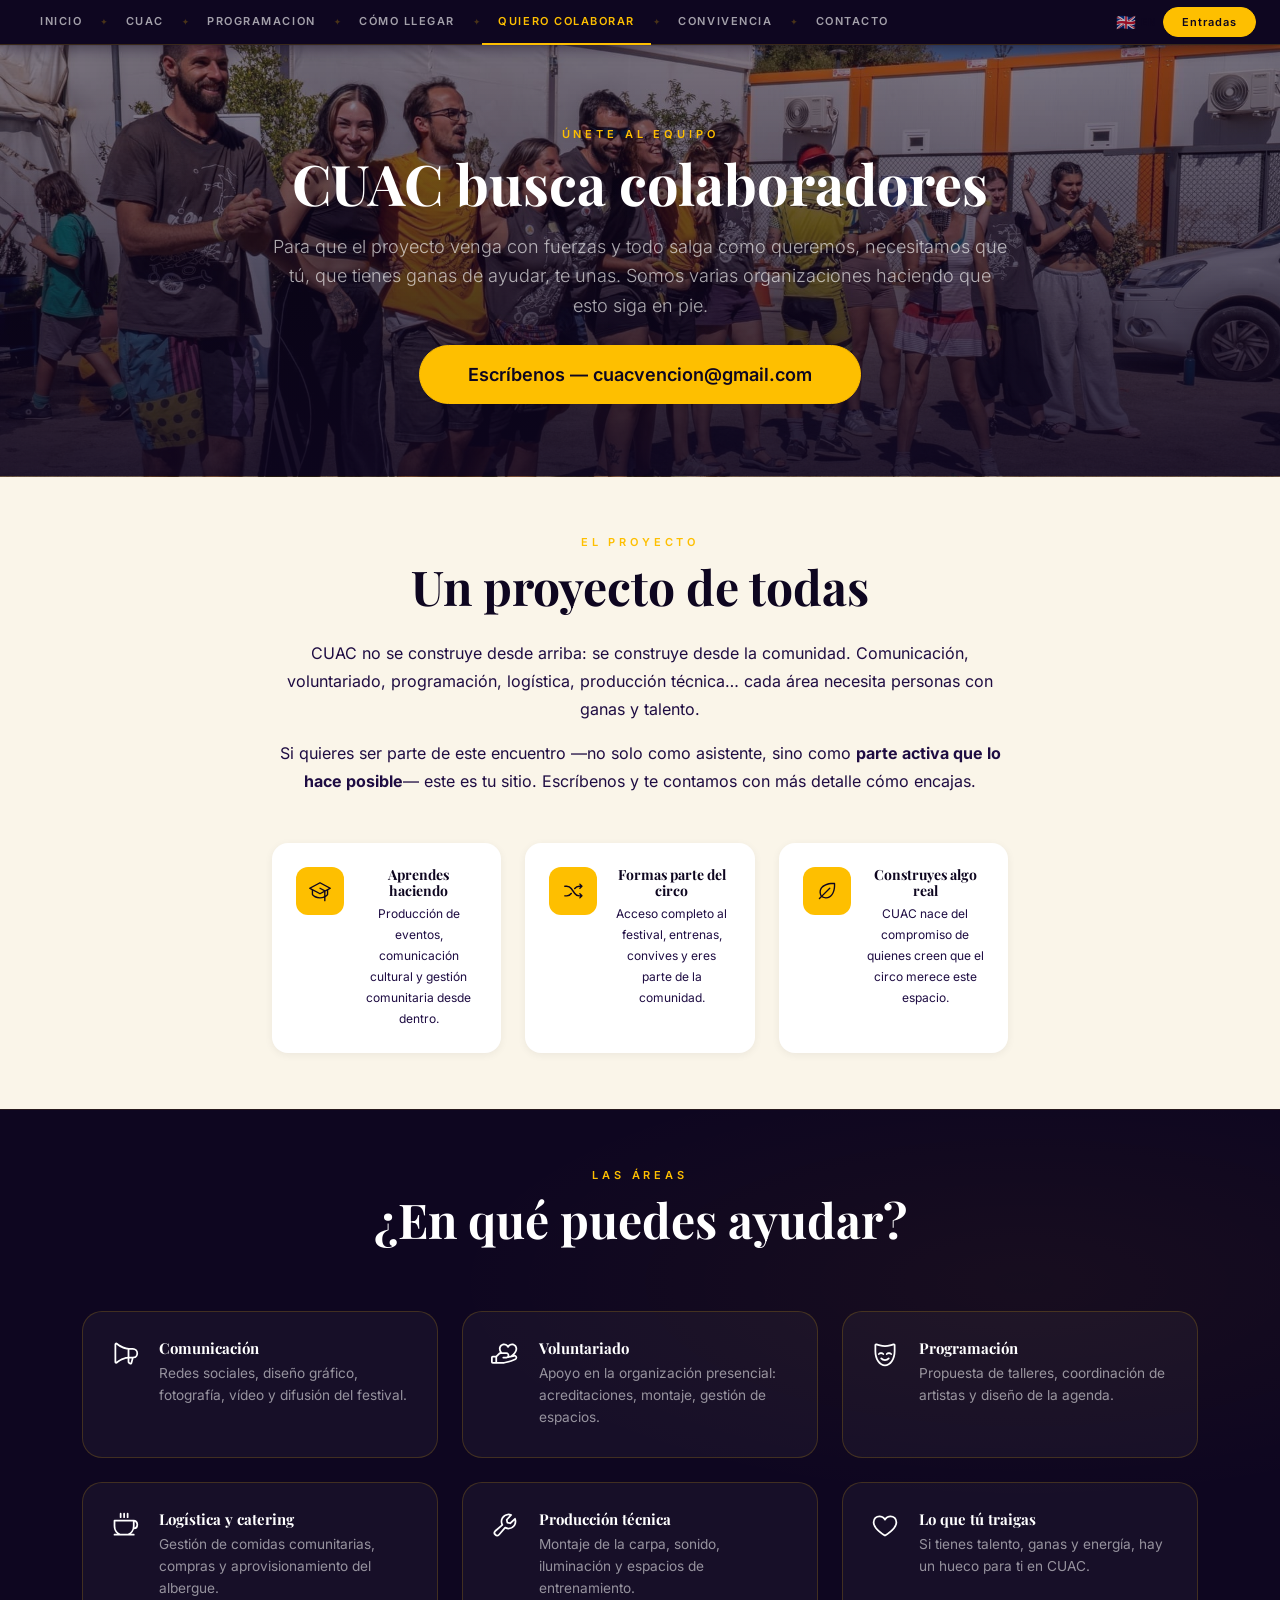
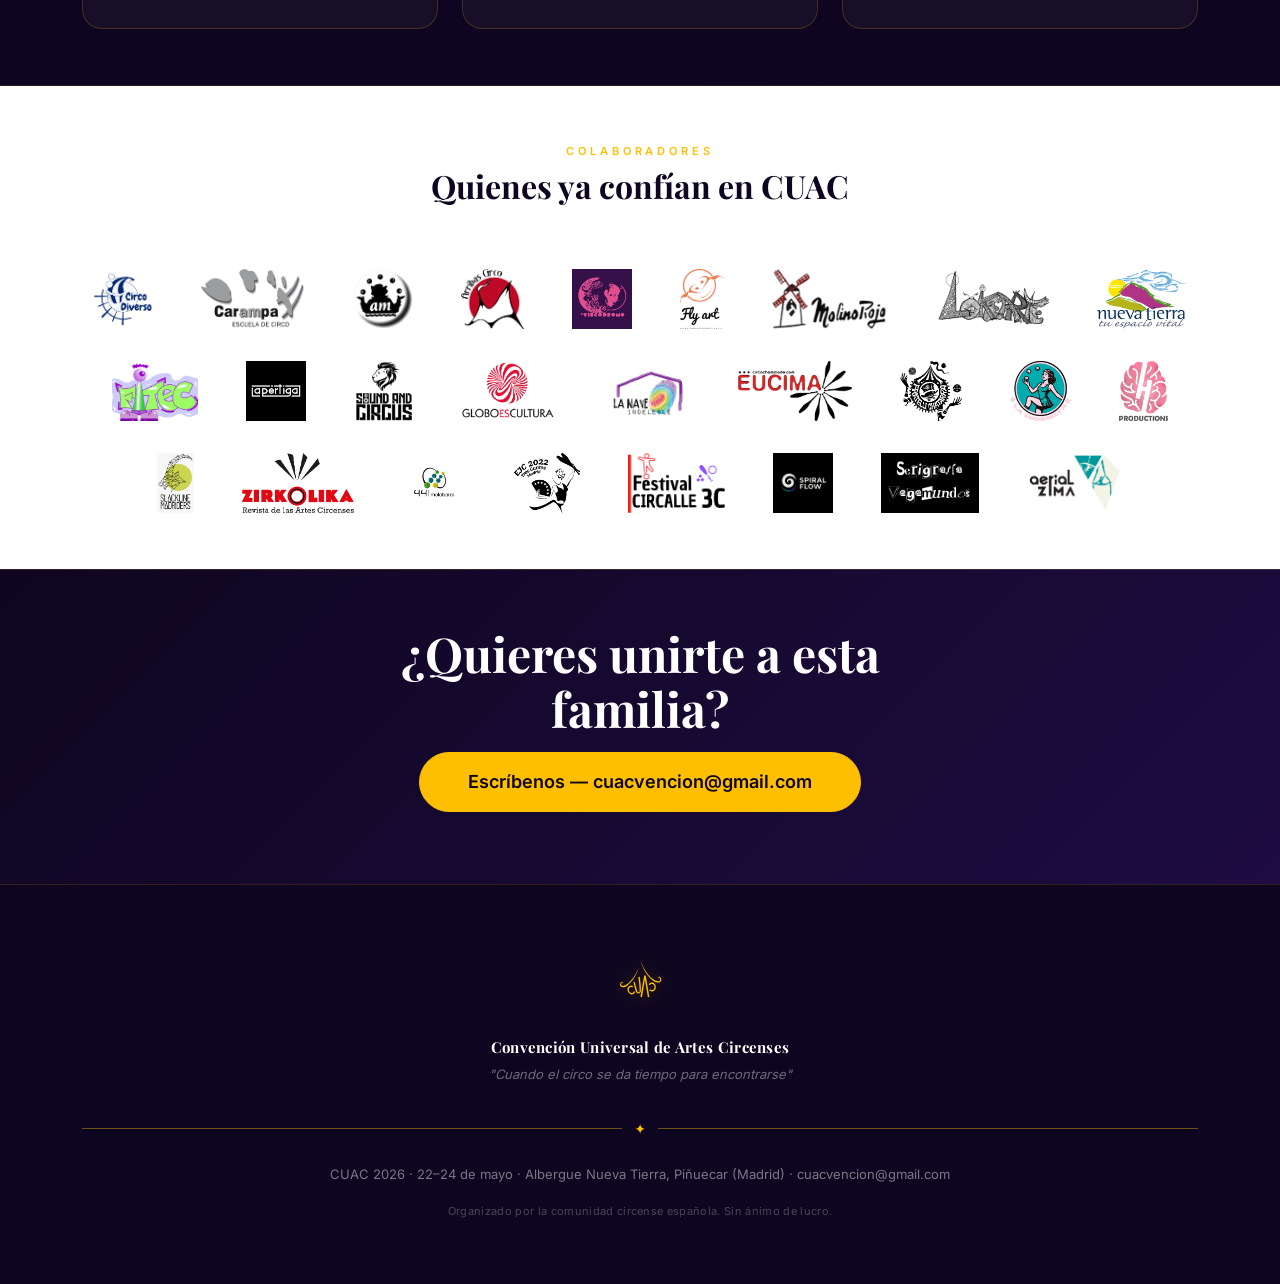
==== colaborar/index.html @ 28ffe03a "programacion update" ====
<!DOCTYPE html><html lang="es" data-beasties-container><head>
  <meta charset="utf-8">
  <title>Colabora con CUAC 2026 — Únete al equipo | CUAC 2026</title>
  <base href="/">
  <meta name="viewport" content="width=device-width, initial-scale=1">
  <meta http-equiv="Cache-Control" content="no-cache, no-store, must-revalidate">
  <meta http-equiv="Pragma" content="no-cache">
  <meta http-equiv="Expires" content="0">
  <!-- SVG para navegadores modernos; ICO fallback para legacy -->
  <link rel="icon" type="image/svg+xml" href="favicon.svg">
  <link rel="icon" type="image/x-icon" href="favicon.ico">
  <link rel="apple-touch-icon" href="apple-touch-icon.png">

  <!-- Fuentes integradas localmente vía Fontsource (ver styles.scss) -->

  <!-- SEO: meta base (las páginas las sobreescriben dinámicamente) -->
  <meta name="description" content="Forma parte del equipo que hace posible CUAC. Voluntariado, colaboración artística, patrocinio y apoyo logístico.">
  <meta property="og:site_name" content="CUAC — Convención Universal de Artes Circenses">
  <meta property="og:type" content="website">
  <meta property="og:locale" content="es_ES">
  <meta property="og:image" content="https://cuacvencion.org/img/og-image.jpg">
  <meta name="twitter:card" content="summary_large_image">
  <meta name="theme-color" content="#0E0620">
  <meta name="msvalidate.01" content="B6C88538EC0E203C6BC18D7203930585">

  <!-- Google tag (gtag.js) -->
  <script async src="https://www.googletagmanager.com/gtag/js?id=G-E0GTVYF3SX"></script>
  <script>
    window.dataLayer = window.dataLayer || [];
    function gtag(){dataLayer.push(arguments);}
    gtag('js', new Date());

    gtag('config', 'G-E0GTVYF3SX');
  </script>
<style>@font-face{font-family:Inter;font-style:normal;font-weight:300;font-display:swap;src:url(/fonts/inter-latin-300-normal.woff2) format("woff2");unicode-range:U+0000-00FF,U+0131,U+0152-0153,U+02BB-02BC,U+02C6,U+02DA,U+02DC,U+0304,U+0308,U+0329,U+2000-206F,U+20AC,U+2122,U+2191,U+2193,U+2212,U+2215,U+FEFF,U+FFFD}@font-face{font-family:Inter;font-style:normal;font-weight:400;font-display:swap;src:url(/fonts/inter-latin-400-normal.woff2) format("woff2");unicode-range:U+0000-00FF,U+0131,U+0152-0153,U+02BB-02BC,U+02C6,U+02DA,U+02DC,U+0304,U+0308,U+0329,U+2000-206F,U+20AC,U+2122,U+2191,U+2193,U+2212,U+2215,U+FEFF,U+FFFD}@font-face{font-family:Inter;font-style:normal;font-weight:500;font-display:swap;src:url(/fonts/inter-latin-500-normal.woff2) format("woff2");unicode-range:U+0000-00FF,U+0131,U+0152-0153,U+02BB-02BC,U+02C6,U+02DA,U+02DC,U+0304,U+0308,U+0329,U+2000-206F,U+20AC,U+2122,U+2191,U+2193,U+2212,U+2215,U+FEFF,U+FFFD}@font-face{font-family:Inter;font-style:normal;font-weight:600;font-display:swap;src:url(/fonts/inter-latin-600-normal.woff2) format("woff2");unicode-range:U+0000-00FF,U+0131,U+0152-0153,U+02BB-02BC,U+02C6,U+02DA,U+02DC,U+0304,U+0308,U+0329,U+2000-206F,U+20AC,U+2122,U+2191,U+2193,U+2212,U+2215,U+FEFF,U+FFFD}@font-face{font-family:Inter;font-style:normal;font-weight:700;font-display:swap;src:url(/fonts/inter-latin-700-normal.woff2) format("woff2");unicode-range:U+0000-00FF,U+0131,U+0152-0153,U+02BB-02BC,U+02C6,U+02DA,U+02DC,U+0304,U+0308,U+0329,U+2000-206F,U+20AC,U+2122,U+2191,U+2193,U+2212,U+2215,U+FEFF,U+FFFD}@font-face{font-family:Playfair Display;font-style:normal;font-weight:700;font-display:swap;src:url(/fonts/playfair-display-latin-700-normal.woff2) format("woff2");unicode-range:U+0000-00FF,U+0131,U+0152-0153,U+02BB-02BC,U+02C6,U+02DA,U+02DC,U+0304,U+0308,U+0329,U+2000-206F,U+20AC,U+2122,U+2191,U+2193,U+2212,U+2215,U+FEFF,U+FFFD}@font-face{font-family:Playfair Display;font-style:italic;font-weight:700;font-display:swap;src:url(/fonts/playfair-display-latin-700-italic.woff2) format("woff2");unicode-range:U+0000-00FF,U+0131,U+0152-0153,U+02BB-02BC,U+02C6,U+02DA,U+02DC,U+0304,U+0308,U+0329,U+2000-206F,U+20AC,U+2122,U+2191,U+2193,U+2212,U+2215,U+FEFF,U+FFFD}@font-face{font-family:Playfair Display;font-style:normal;font-weight:900;font-display:swap;src:url(/fonts/playfair-display-latin-900-normal.woff2) format("woff2");unicode-range:U+0000-00FF,U+0131,U+0152-0153,U+02BB-02BC,U+02C6,U+02DA,U+02DC,U+0304,U+0308,U+0329,U+2000-206F,U+20AC,U+2122,U+2191,U+2193,U+2212,U+2215,U+FEFF,U+FFFD}@font-face{font-family:Playfair Display;font-style:italic;font-weight:900;font-display:swap;src:url(/fonts/playfair-display-latin-900-italic.woff2) format("woff2");unicode-range:U+0000-00FF,U+0131,U+0152-0153,U+02BB-02BC,U+02C6,U+02DA,U+02DC,U+0304,U+0308,U+0329,U+2000-206F,U+20AC,U+2122,U+2191,U+2193,U+2212,U+2215,U+FEFF,U+FFFD}@font-face{font-family:Fira Code;font-style:normal;font-weight:400;font-display:swap;src:url(/fonts/fira-code-latin-400-normal.woff2) format("woff2");unicode-range:U+0000-00FF,U+0131,U+0152-0153,U+02BB-02BC,U+02C6,U+02DA,U+02DC,U+0304,U+0308,U+0329,U+2000-206F,U+20AC,U+2122,U+2191,U+2193,U+2212,U+2215,U+FEFF,U+FFFD}@font-face{font-family:Fira Code;font-style:normal;font-weight:500;font-display:swap;src:url(/fonts/fira-code-latin-500-normal.woff2) format("woff2");unicode-range:U+0000-00FF,U+0131,U+0152-0153,U+02BB-02BC,U+02C6,U+02DA,U+02DC,U+0304,U+0308,U+0329,U+2000-206F,U+20AC,U+2122,U+2191,U+2193,U+2212,U+2215,U+FEFF,U+FFFD}:root{--bs-blue: #0d6efd;--bs-indigo: #6610f2;--bs-purple: #6f42c1;--bs-pink: #d63384;--bs-red: #dc3545;--bs-orange: #fd7e14;--bs-yellow: #ffc107;--bs-green: #198754;--bs-teal: #20c997;--bs-cyan: #0dcaf0;--bs-black: #000;--bs-white: #fff;--bs-gray: #6c757d;--bs-gray-dark: #343a40;--bs-gray-100: #f8f9fa;--bs-gray-200: #e9ecef;--bs-gray-300: #dee2e6;--bs-gray-400: #ced4da;--bs-gray-500: #adb5bd;--bs-gray-600: #6c757d;--bs-gray-700: #495057;--bs-gray-800: #343a40;--bs-gray-900: #212529;--bs-primary: #FEBF00;--bs-secondary: #1E0C42;--bs-success: #2d8a4e;--bs-info: #4a90d9;--bs-warning: #C99400;--bs-danger: #C8002C;--bs-light: #FAF5E9;--bs-dark: #0E0620;--bs-gold: #FEBF00;--bs-midnight: #0E0620;--bs-purple: #1E0C42;--bs-crimson: #C8002C;--bs-cream: #FAF5E9;--bs-primary-rgb: 254, 191, 0;--bs-secondary-rgb: 30, 12, 66;--bs-success-rgb: 45, 138, 78;--bs-info-rgb: 74, 144, 217;--bs-warning-rgb: 201, 148, 0;--bs-danger-rgb: 200, 0, 44;--bs-light-rgb: 250, 245, 233;--bs-dark-rgb: 14, 6, 32;--bs-gold-rgb: 254, 191, 0;--bs-midnight-rgb: 14, 6, 32;--bs-purple-rgb: 30, 12, 66;--bs-crimson-rgb: 200, 0, 44;--bs-cream-rgb: 250, 245, 233;--bs-primary-text-emphasis: rgb(101.6, 76.4, 0);--bs-secondary-text-emphasis: rgb(12, 4.8, 26.4);--bs-success-text-emphasis: rgb(18, 55.2, 31.2);--bs-info-text-emphasis: rgb(29.6, 57.6, 86.8);--bs-warning-text-emphasis: rgb(80.4, 59.2, 0);--bs-danger-text-emphasis: rgb(80, 0, 17.6);--bs-light-text-emphasis: #495057;--bs-dark-text-emphasis: #495057;--bs-primary-bg-subtle: rgb(254.8, 242.2, 204);--bs-secondary-bg-subtle: rgb(210, 206.4, 217.2);--bs-success-bg-subtle: rgb(213, 231.6, 219.6);--bs-info-bg-subtle: rgb(218.8, 232.8, 247.4);--bs-warning-bg-subtle: rgb(244.2, 233.6, 204);--bs-danger-bg-subtle: rgb(244, 204, 212.8);--bs-light-bg-subtle: rgb(251.5, 252, 252.5);--bs-dark-bg-subtle: #ced4da;--bs-primary-border-subtle: rgb(254.6, 229.4, 153);--bs-secondary-border-subtle: rgb(165, 157.8, 179.4);--bs-success-border-subtle: rgb(171, 208.2, 184.2);--bs-info-border-subtle: rgb(182.6, 210.6, 239.8);--bs-warning-border-subtle: rgb(233.4, 212.2, 153);--bs-danger-border-subtle: rgb(233, 153, 170.6);--bs-light-border-subtle: #e9ecef;--bs-dark-border-subtle: #adb5bd;--bs-white-rgb: 255, 255, 255;--bs-black-rgb: 0, 0, 0;--bs-font-sans-serif: "Inter", system-ui, -apple-system, sans-serif;--bs-font-monospace: "Fira Code", "Courier New", monospace;--bs-gradient: linear-gradient(180deg, rgba(255, 255, 255, .15), rgba(255, 255, 255, 0));--bs-body-font-family: "Inter", system-ui, -apple-system, sans-serif;--bs-body-font-size: 1rem;--bs-body-font-weight: 400;--bs-body-line-height: 1.65;--bs-body-color: #0E0620;--bs-body-color-rgb: 14, 6, 32;--bs-body-bg: #FFFDF5;--bs-body-bg-rgb: 255, 253, 245;--bs-emphasis-color: #000;--bs-emphasis-color-rgb: 0, 0, 0;--bs-secondary-color: #6B6570;--bs-secondary-color-rgb: 107, 101, 112;--bs-secondary-bg: #e9ecef;--bs-secondary-bg-rgb: 233, 236, 239;--bs-tertiary-color: rgba(14, 6, 32, .5);--bs-tertiary-color-rgb: 14, 6, 32;--bs-tertiary-bg: #f8f9fa;--bs-tertiary-bg-rgb: 248, 249, 250;--bs-heading-color: #0E0620;--bs-link-color: #C99400;--bs-link-color-rgb: 201, 148, 0;--bs-link-decoration: none;--bs-link-hover-color: #C8002C;--bs-link-hover-color-rgb: 200, 0, 44;--bs-link-hover-decoration: underline;--bs-code-color: #d63384;--bs-highlight-color: #0E0620;--bs-highlight-bg: rgb(255, 242.6, 205.4);--bs-border-width: 1px;--bs-border-style: solid;--bs-border-color: #E8E3F0;--bs-border-color-translucent: rgba(0, 0, 0, .175);--bs-border-radius: .75rem;--bs-border-radius-sm: .5rem;--bs-border-radius-lg: 1rem;--bs-border-radius-xl: 1.25rem;--bs-border-radius-xxl: 1.5rem;--bs-border-radius-2xl: var(--bs-border-radius-xxl);--bs-border-radius-pill: 50rem;--bs-box-shadow: 0 4px 24px rgba(14, 6, 32, .08);--bs-box-shadow-sm: 0 2px 8px rgba(14, 6, 32, .06);--bs-box-shadow-lg: 0 8px 48px rgba(14, 6, 32, .14);--bs-box-shadow-inset: inset 0 1px 2px rgba(14, 6, 32, .08);--bs-focus-ring-width: .25rem;--bs-focus-ring-opacity: .25;--bs-focus-ring-color: rgba(254, 191, 0, .25);--bs-form-valid-color: #2d8a4e;--bs-form-valid-border-color: #2d8a4e;--bs-form-invalid-color: #C8002C;--bs-form-invalid-border-color: #C8002C}*,*:before,*:after{box-sizing:border-box}@media(prefers-reduced-motion:no-preference){:root{scroll-behavior:smooth}}body{margin:0;font-family:var(--bs-body-font-family);font-size:var(--bs-body-font-size);font-weight:var(--bs-body-font-weight);line-height:var(--bs-body-line-height);color:var(--bs-body-color);text-align:var(--bs-body-text-align);background-color:var(--bs-body-bg);-webkit-text-size-adjust:100%;-webkit-tap-highlight-color:rgba(0,0,0,0)}.h6,h3,h2,.h2,h1,.h1{margin-top:0;margin-bottom:.5rem;font-family:Playfair Display,Georgia,serif;font-weight:700;line-height:1.15;color:var(--bs-heading-color)}h1,.h1{font-size:clamp(2rem,5vw,3rem)}h2,.h2{font-size:clamp(1.5rem,3.5vw,2rem)}h3{font-size:calc(1.2625rem + .15vw)}@media(min-width:1200px){h3{font-size:1.375rem}}.h6{font-size:.875rem}p{margin-top:0;margin-bottom:1rem}.small{font-size:.75rem}a{color:rgba(var(--bs-link-color-rgb),var(--bs-link-opacity, 1));text-decoration:none}a:hover{--bs-link-color-rgb: var(--bs-link-hover-color-rgb);text-decoration:underline}a:not([href]):not([class]),a:not([href]):not([class]):hover{color:inherit;text-decoration:none}img,svg{vertical-align:middle}button{border-radius:0}button:focus:not(:focus-visible){outline:0}button{margin:0;font-family:inherit;font-size:inherit;line-height:inherit}button{text-transform:none}button,[type=button]{-webkit-appearance:button}button:not(:disabled),[type=button]:not(:disabled){cursor:pointer}.lead{font-size:1.125rem;font-weight:300}.display-4{font-family:Playfair Display,Georgia,serif;font-weight:900;line-height:1.15;font-size:calc(1.475rem + 2.7vw)}@media(min-width:1200px){.display-4{font-size:3.5rem}}.container{--bs-gutter-x: 1.5rem;--bs-gutter-y: 0;width:100%;padding-right:calc(var(--bs-gutter-x) * .5);padding-left:calc(var(--bs-gutter-x) * .5);margin-right:auto;margin-left:auto}@media(min-width:576px){.container{max-width:540px}}@media(min-width:768px){.container{max-width:720px}}@media(min-width:992px){.container{max-width:960px}}@media(min-width:1200px){.container{max-width:1140px}}@media(min-width:1400px){.container{max-width:1320px}}:root{--bs-breakpoint-xs: 0;--bs-breakpoint-sm: 576px;--bs-breakpoint-md: 768px;--bs-breakpoint-lg: 992px;--bs-breakpoint-xl: 1200px;--bs-breakpoint-xxl: 1400px}.row{--bs-gutter-x: 1.5rem;--bs-gutter-y: 0;display:flex;flex-wrap:wrap;margin-top:calc(-1 * var(--bs-gutter-y));margin-right:calc(-.5 * var(--bs-gutter-x));margin-left:calc(-.5 * var(--bs-gutter-x))}.row>*{flex-shrink:0;width:100%;max-width:100%;padding-right:calc(var(--bs-gutter-x) * .5);padding-left:calc(var(--bs-gutter-x) * .5);margin-top:var(--bs-gutter-y)}.col-12{flex:0 0 auto;width:100%}.g-4{--bs-gutter-x: 1.5rem}.g-4{--bs-gutter-y: 1.5rem}@media(min-width:576px){.col-sm-6{flex:0 0 auto;width:50%}}@media(min-width:768px){.col-md-4{flex:0 0 auto;width:33.33333333%}}@media(min-width:992px){.col-lg-4{flex:0 0 auto;width:33.33333333%}.col-lg-6{flex:0 0 auto;width:50%}.col-lg-7{flex:0 0 auto;width:58.33333333%}.col-lg-8{flex:0 0 auto;width:66.66666667%}}.btn{--bs-btn-padding-x: 1.5rem;--bs-btn-padding-y: .625rem;--bs-btn-font-family: Inter, system-ui, -apple-system, sans-serif;--bs-btn-font-size: 1rem;--bs-btn-font-weight: 600;--bs-btn-line-height: 1.65;--bs-btn-color: #0E0620;--bs-btn-bg: transparent;--bs-btn-border-width: var(--bs-border-width);--bs-btn-border-color: transparent;--bs-btn-border-radius: 50rem;--bs-btn-hover-border-color: transparent;--bs-btn-box-shadow: inset 0 1px 0 rgba(255, 255, 255, .15), 0 1px 1px rgba(0, 0, 0, .075);--bs-btn-disabled-opacity: .65;--bs-btn-focus-box-shadow: 0 0 0 .25rem rgba(var(--bs-btn-focus-shadow-rgb), .5);display:inline-block;padding:var(--bs-btn-padding-y) var(--bs-btn-padding-x);font-family:var(--bs-btn-font-family);font-size:var(--bs-btn-font-size);font-weight:var(--bs-btn-font-weight);line-height:var(--bs-btn-line-height);color:var(--bs-btn-color);text-align:center;vertical-align:middle;cursor:pointer;-webkit-user-select:none;user-select:none;border:var(--bs-btn-border-width) solid var(--bs-btn-border-color);border-radius:var(--bs-btn-border-radius);background-color:var(--bs-btn-bg);transition:color .2s ease,background-color .2s ease,border-color .2s ease,box-shadow .2s ease}@media(prefers-reduced-motion:reduce){.btn{transition:none}}.btn:hover{color:var(--bs-btn-hover-color);text-decoration:none;background-color:var(--bs-btn-hover-bg);border-color:var(--bs-btn-hover-border-color)}.btn:focus-visible{color:var(--bs-btn-hover-color);background-color:var(--bs-btn-hover-bg);border-color:var(--bs-btn-hover-border-color);outline:0;box-shadow:var(--bs-btn-focus-box-shadow)}.btn:first-child:active{color:var(--bs-btn-active-color);background-color:var(--bs-btn-active-bg);border-color:var(--bs-btn-active-border-color)}.btn:first-child:active:focus-visible{box-shadow:var(--bs-btn-focus-box-shadow)}.btn:disabled{color:var(--bs-btn-disabled-color);pointer-events:none;background-color:var(--bs-btn-disabled-bg);border-color:var(--bs-btn-disabled-border-color);opacity:var(--bs-btn-disabled-opacity)}.btn-primary{--bs-btn-color: #000;--bs-btn-bg: #FEBF00;--bs-btn-border-color: #FEBF00;--bs-btn-hover-color: #000;--bs-btn-hover-bg: rgb(254.15, 200.6, 38.25);--bs-btn-hover-border-color: rgb(254.1, 197.4, 25.5);--bs-btn-focus-shadow-rgb: 216, 162, 0;--bs-btn-active-color: #000;--bs-btn-active-bg: rgb(254.2, 203.8, 51);--bs-btn-active-border-color: rgb(254.1, 197.4, 25.5);--bs-btn-active-shadow: inset 0 3px 5px rgba(0, 0, 0, .125);--bs-btn-disabled-color: #000;--bs-btn-disabled-bg: #FEBF00;--bs-btn-disabled-border-color: #FEBF00}.btn-lg{--bs-btn-padding-y: .875rem;--bs-btn-padding-x: 2rem;--bs-btn-font-size: 1.125rem;--bs-btn-border-radius: 50rem}.btn-sm{--bs-btn-padding-y: .375rem;--bs-btn-padding-x: 1rem;--bs-btn-font-size: .875rem;--bs-btn-border-radius: 50rem}.card{--bs-card-spacer-y: 1.25rem;--bs-card-spacer-x: 1.5rem;--bs-card-title-spacer-y: .5rem;--bs-card-title-color: ;--bs-card-subtitle-color: ;--bs-card-border-width: var(--bs-border-width);--bs-card-border-color: #E8E3F0;--bs-card-border-radius: 1rem;--bs-card-box-shadow: 0 2px 8px rgba(14, 6, 32, .06);--bs-card-inner-border-radius: calc(1rem - (var(--bs-border-width)));--bs-card-cap-padding-y: .625rem;--bs-card-cap-padding-x: 1.5rem;--bs-card-cap-bg: transparent;--bs-card-cap-color: ;--bs-card-height: ;--bs-card-color: ;--bs-card-bg: #fff;--bs-card-img-overlay-padding: 1rem;--bs-card-group-margin: .75rem;position:relative;display:flex;flex-direction:column;min-width:0;height:var(--bs-card-height);color:var(--bs-body-color);word-wrap:break-word;background-color:var(--bs-card-bg);background-clip:border-box;border:var(--bs-card-border-width) solid var(--bs-card-border-color);border-radius:var(--bs-card-border-radius)}.card-body{flex:1 1 auto;padding:var(--bs-card-spacer-y) var(--bs-card-spacer-x);color:var(--bs-card-color)}:root{--bs-btn-close-filter: }:root{--bs-carousel-indicator-active-bg: #fff;--bs-carousel-caption-color: #fff;--bs-carousel-control-icon-filter: }.d-flex{display:flex!important}.d-none{display:none!important}.shadow-sm{box-shadow:var(--bs-box-shadow-sm)!important}.border-0{border:0!important}.h-100{height:100%!important}.flex-shrink-0{flex-shrink:0!important}.justify-content-center{justify-content:center!important}.mx-auto{margin-right:auto!important;margin-left:auto!important}.mt-2{margin-top:.5rem!important}.mb-0{margin-bottom:0!important}.mb-1{margin-bottom:.25rem!important}.mb-3{margin-bottom:1rem!important}.mb-4{margin-bottom:1.5rem!important}.mb-5{margin-bottom:3rem!important}.p-4{padding:1.5rem!important}.px-5{padding-right:3rem!important;padding-left:3rem!important}.gap-3{gap:1rem!important}.fw-bold{font-weight:700!important}.lh-lg{line-height:1.75!important}.text-center{text-align:center!important}.text-secondary{--bs-text-opacity: 1;color:rgba(var(--bs-secondary-rgb),var(--bs-text-opacity))!important}.text-white{--bs-text-opacity: 1;color:rgba(var(--bs-white-rgb),var(--bs-text-opacity))!important}.bg-cream{--bs-bg-opacity: 1;background-color:rgba(var(--bs-cream-rgb),var(--bs-bg-opacity))!important}.bg-white{--bs-bg-opacity: 1;background-color:rgba(var(--bs-white-rgb),var(--bs-bg-opacity))!important}@media(min-width:768px){.d-md-block{display:block!important}.d-md-none{display:none!important}}.section-label{display:block;font-size:.6875rem;letter-spacing:.35em;text-transform:uppercase;font-weight:600;color:#febf00;margin-bottom:.5rem}.bg-cream{background-color:#faf5e9!important}.btn-primary{color:#0e0620;background-color:#febf00;border-color:#febf00;font-weight:600}.btn-primary:hover,.btn-primary:focus-visible{background-color:#c99400;border-color:#c99400;color:#0e0620}.btn-primary:active{background-color:#a57a00;border-color:#a57a00}.section-dark{background-color:#0e0620;color:#fff}.section-dark h1,.section-dark .h1,.section-dark h2,.section-dark h3{color:#fff}.star-divider{display:flex;align-items:center;gap:.75rem;color:#febf00;font-size:.875rem;margin:2rem 0}.star-divider:before,.star-divider:after{content:"";flex:1;height:1.5px;background:#febf00;opacity:.4}.landing-collaborators{display:flex;flex-wrap:wrap;gap:2rem 3rem;justify-content:center;align-items:center}.landing-collaborators__item{display:flex;align-items:center;justify-content:center}.landing-collaborators__item img{max-height:60px;max-width:140px;width:auto;height:auto;object-fit:contain}.landing-highlight__icon{width:3rem;height:3rem;min-width:3rem;background:#febf00;border-radius:.75rem;display:flex;align-items:center;justify-content:center;font-size:1.375rem;color:#0e0620}
</style><link rel="stylesheet" href="styles-MBA2YXZ5.css" media="print" onload="this.media='all'"><noscript><link rel="stylesheet" href="styles-MBA2YXZ5.css"></noscript><style ng-app-id="ng">.mobile-nav__bar[_ngcontent-ng-c1588148874]{position:fixed;top:0;left:0;right:0;z-index:1050;display:flex;align-items:center;justify-content:space-between;height:3rem;padding:0 1rem;background-color:#0e0620;border-bottom:1px solid rgba(254,191,0,.18);box-shadow:0 2px 12px #0e062099}.mobile-nav__brand[_ngcontent-ng-c1588148874]{font-family:Playfair Display,serif;font-weight:700;font-size:1.125rem;color:#febf00;text-decoration:none;letter-spacing:.04em}.mobile-nav__brand[_ngcontent-ng-c1588148874]:hover{color:#ffd84d}.mobile-nav__toggle[_ngcontent-ng-c1588148874]{display:flex;align-items:center;justify-content:center;width:2.25rem;height:2.25rem;padding:0;border:none;background:transparent;cursor:pointer;-webkit-tap-highlight-color:transparent}.mobile-nav__icon[_ngcontent-ng-c1588148874]{display:flex;flex-direction:column;justify-content:center;align-items:center;width:1.5rem;height:1.25rem;position:relative}.mobile-nav__icon[_ngcontent-ng-c1588148874]   span[_ngcontent-ng-c1588148874]{display:block;width:100%;height:2px;background-color:#febf00;border-radius:1px;transition:transform .3s ease,opacity .2s ease;position:absolute}.mobile-nav__icon[_ngcontent-ng-c1588148874]   span[_ngcontent-ng-c1588148874]:nth-child(1){top:0}.mobile-nav__icon[_ngcontent-ng-c1588148874]   span[_ngcontent-ng-c1588148874]:nth-child(2){top:50%;transform:translateY(-50%)}.mobile-nav__icon[_ngcontent-ng-c1588148874]   span[_ngcontent-ng-c1588148874]:nth-child(3){bottom:0}.mobile-nav__icon.is-open[_ngcontent-ng-c1588148874]   span[_ngcontent-ng-c1588148874]:nth-child(1){top:50%;transform:translateY(-50%) rotate(45deg)}.mobile-nav__icon.is-open[_ngcontent-ng-c1588148874]   span[_ngcontent-ng-c1588148874]:nth-child(2){opacity:0}.mobile-nav__icon.is-open[_ngcontent-ng-c1588148874]   span[_ngcontent-ng-c1588148874]:nth-child(3){bottom:auto;top:50%;transform:translateY(-50%) rotate(-45deg)}.mobile-nav__backdrop[_ngcontent-ng-c1588148874]{position:fixed;inset:0;z-index:1040;background:#0e0620b3;-webkit-backdrop-filter:blur(4px);backdrop-filter:blur(4px);animation:_ngcontent-ng-c1588148874_mobileNavFadeIn .25s ease}.mobile-nav__panel[_ngcontent-ng-c1588148874]{position:fixed;top:3rem;right:0;width:min(80vw,20rem);height:calc(100vh - 3rem - env(safe-area-inset-bottom,0px));z-index:1060;background-color:#0e0620;border-left:1px solid rgba(254,191,0,.15);display:flex;flex-direction:column;padding:1.5rem 0 calc(1.5rem + env(safe-area-inset-bottom,0px));box-sizing:border-box;overflow-y:auto;animation:_ngcontent-ng-c1588148874_mobileNavSlideIn .3s ease}.mobile-nav__list[_ngcontent-ng-c1588148874]{list-style:none;padding:0;margin:0;flex:1}.mobile-nav__link[_ngcontent-ng-c1588148874]{display:block;padding:.875rem 1.5rem;font-family:Inter,sans-serif;font-size:.8125rem;font-weight:600;letter-spacing:.12em;text-transform:uppercase;color:#fff9;text-decoration:none;border-left:3px solid transparent;transition:color .2s,border-color .2s,background-color .2s}.mobile-nav__link[_ngcontent-ng-c1588148874]:hover{color:#febf00;background-color:#febf000d}.mobile-nav__link.is-active[_ngcontent-ng-c1588148874]{color:#febf00;border-left-color:#febf00;background-color:#febf0014}.mobile-nav__footer[_ngcontent-ng-c1588148874]{display:flex;align-items:center;justify-content:space-between;padding:1rem 1.5rem 0;border-top:1px solid rgba(254,191,0,.12);margin-top:auto}.mobile-nav__tickets[_ngcontent-ng-c1588148874]{font-size:.6875rem!important;letter-spacing:.1em;padding:.35em 1.25em!important;border-radius:50rem!important;white-space:nowrap}@keyframes _ngcontent-ng-c1588148874_mobileNavFadeIn{0%{opacity:0}to{opacity:1}}@keyframes _ngcontent-ng-c1588148874_mobileNavSlideIn{0%{transform:translate(100%)}to{transform:translate(0)}}</style><style ng-app-id="ng">.py-section[_ngcontent-ng-c3354013550]{padding-top:3.5rem;padding-bottom:3.5rem}@media(max-width:767px){.py-section[_ngcontent-ng-c3354013550]{padding-top:2.25rem;padding-bottom:2.25rem}}.landing-subnav[_ngcontent-ng-c3354013550]{position:sticky;top:0;z-index:100;background-color:#0e0620;border-bottom:1px solid rgba(254,191,0,.18);box-shadow:0 2px 16px #0e06208c}.landing-subnav__inner[_ngcontent-ng-c3354013550]{display:flex;align-items:center;justify-content:center;flex-wrap:wrap;gap:0;min-height:2.75rem;padding:0 1.5rem}@media(max-width:575px){.landing-subnav__inner[_ngcontent-ng-c3354013550]{justify-content:flex-start;overflow-x:auto;flex-wrap:nowrap;padding:0 1rem;scrollbar-width:none}.landing-subnav__inner[_ngcontent-ng-c3354013550]::-webkit-scrollbar{display:none}}.landing-subnav__link[_ngcontent-ng-c3354013550]{display:inline-flex;align-items:center;height:2.75rem;padding:0 1rem;font-family:Inter,sans-serif;font-size:.6875rem;font-weight:600;letter-spacing:.14em;text-transform:uppercase;color:#ffffff9e;text-decoration:none;white-space:nowrap;transition:color .2s;border-bottom:2px solid transparent;margin-bottom:-1px}.landing-subnav__link[_ngcontent-ng-c3354013550]:hover, .landing-subnav__link.active[_ngcontent-ng-c3354013550], .landing-subnav__link--active[_ngcontent-ng-c3354013550]{color:#febf00;border-bottom-color:#febf00}.landing-subnav__sep[_ngcontent-ng-c3354013550]{color:#febf0040;font-size:.55rem;padding:0 .125rem;pointer-events:none;flex-shrink:0}.landing-subnav__sep--spacer[_ngcontent-ng-c3354013550]{flex:1;min-width:1rem}@media(max-width:575px){.landing-subnav__sep--spacer[_ngcontent-ng-c3354013550]{display:none}}.landing-subnav__btn[_ngcontent-ng-c3354013550]{flex-shrink:0;font-size:.6875rem!important;letter-spacing:.1em;padding:.3rem 1.1rem!important}.landing-footer[_ngcontent-ng-c3354013550]{background:#0e0620;border-top:1.5px solid rgba(254,191,0,.15);padding:4rem 0 3rem}.landing-footer__logo[_ngcontent-ng-c3354013550]{width:3.5rem;height:auto;aspect-ratio:200/250;color:#febf00;filter:drop-shadow(0 0 10px rgba(254,191,0,.3))}.landing-footer__brand[_ngcontent-ng-c3354013550]{font-family:Playfair Display,serif;font-size:.9375rem;font-weight:700;color:#fff;letter-spacing:.02em}.landing-footer__tagline[_ngcontent-ng-c3354013550]{font-style:italic;font-size:.8125rem;color:#fff6}.landing-footer__copy[_ngcontent-ng-c3354013550]{font-size:.8125rem;color:#ffffff73}.landing-footer__copy[_ngcontent-ng-c3354013550]   a[_ngcontent-ng-c3354013550]{color:#c99400;text-decoration:underline}.landing-footer__copy[_ngcontent-ng-c3354013550]   a[_ngcontent-ng-c3354013550]:hover{color:#febf00}.landing-footer__legal[_ngcontent-ng-c3354013550]{font-size:.6875rem;color:#ffffff40;letter-spacing:.03em}.colaborar-hero[_ngcontent-ng-c3354013550]{padding:5rem 0 4.5rem;position:relative;overflow:hidden;background-color:#0e0620;background-image:linear-gradient(to bottom,#0e06207a,#0e0620e0),url(/img/voluntarios.jpg);background-size:cover;background-position:center 35%;border-bottom:1px solid rgba(254,191,0,.12)}.colaborar-area[_ngcontent-ng-c3354013550]{display:flex;align-items:flex-start;gap:1.25rem;padding:1.75rem;background:#ffffff0a;border:1.5px solid rgba(254,191,0,.18);border-radius:1.25rem;height:100%;transition:background .2s,border-color .2s}.colaborar-area[_ngcontent-ng-c3354013550]:hover{background:#febf000f;border-color:#febf0061}.colaborar-area__icon[_ngcontent-ng-c3354013550]{font-size:1.75rem;flex-shrink:0;line-height:1}.colaborar-area__title[_ngcontent-ng-c3354013550]{font-weight:700;font-size:.9375rem;color:#fff;margin-bottom:.375rem}.colaborar-area__desc[_ngcontent-ng-c3354013550]{font-size:.855rem;color:#ffffff8c;line-height:1.6;margin:0}.colaborar-areas[_ngcontent-ng-c3354013550]{background-color:#0e0620;background-image:radial-gradient(ellipse 65% 55% at 80% 30%,rgba(254,191,0,.04) 0%,transparent 70%);border-top:1px solid rgba(254,191,0,.1);border-bottom:1px solid rgba(254,191,0,.1)}.colaborar-partners[_ngcontent-ng-c3354013550]{display:flex;flex-wrap:wrap;gap:.625rem;justify-content:center}.colaborar-partners__tag[_ngcontent-ng-c3354013550]{display:inline-block;font-size:.75rem;font-weight:600;letter-spacing:.08em;text-transform:uppercase;padding:.45em 1em;border-radius:50rem;background:#0e06200f;border:1px solid rgba(14,6,32,.14);color:#0e0620b8;transition:background .15s,color .15s}.colaborar-partners__tag[_ngcontent-ng-c3354013550]:hover{background:#febf00;color:#0e0620;border-color:#febf00}.colaborar-cta[_ngcontent-ng-c3354013550]{background:linear-gradient(135deg,#0e0620,#1e0c42);border-top:1.5px solid rgba(254,191,0,.15)}</style><style ng-app-id="ng">.lang-switcher[_ngcontent-ng-c398097286]{display:inline-flex;align-items:center;gap:.3rem;background:none;border:none;padding:.2rem .4rem;border-radius:4px;cursor:pointer;color:inherit;opacity:.72;transition:opacity .2s;flex-shrink:0}.lang-switcher[_ngcontent-ng-c398097286]:hover{opacity:1}.lang-switcher__flag[_ngcontent-ng-c398097286]{font-size:1rem;line-height:1}.lang-switcher__code[_ngcontent-ng-c398097286]{font-size:.625rem;font-weight:700;letter-spacing:.1em;text-transform:uppercase}</style><style ng-app-id="ng">[_nghost-ng-c572653062]{display:inline-block;width:var(--ng-icon__size, 1em);height:var(--ng-icon__size, 1em);line-height:initial;vertical-align:initial;overflow:hidden}[_nghost-ng-c572653062]     svg{width:inherit;height:inherit;vertical-align:inherit}@layer ng-icon{[_nghost-ng-c572653062]{color:var(--ng-icon__color, currentColor)}}</style><script id="jsonld-organization" type="application/ld+json">{"@context":"https://schema.org","@type":"Organization","name":"CUAC — Convención Universal de Artes Circenses","url":"https://cuacvencion.org","logo":"https://cuacvencion.org/img/logo.png","email":"cuacvencion@gmail.com","sameAs":["https://www.instagram.com/cuacvencion","https://www.facebook.com/profile.php?id=61572730027794","https://www.tiktok.com/@cuacvencion"]}</script><meta property="og:title" content="Colabora con CUAC 2026 — Únete al equipo | CUAC 2026"><meta property="og:description" content="Forma parte del equipo que hace posible CUAC. Voluntariado, colaboración artística, patrocinio y apoyo logístico."><meta property="og:url" content="https://cuacvencion.org/colaborar"><meta name="twitter:title" content="Colabora con CUAC 2026 — Únete al equipo | CUAC 2026"><meta name="twitter:description" content="Forma parte del equipo que hace posible CUAC. Voluntariado, colaboración artística, patrocinio y apoyo logístico."><meta name="twitter:image" content="https://cuacvencion.org/img/og-image.jpg"><link rel="canonical" href="https://cuacvencion.org/colaborar"></head>
<body>
  <app-root ng-version="21.2.14" ng-server-context="ssg"><app-mobile-nav _nghost-ng-c1588148874><div _ngcontent-ng-c1588148874 class="mobile-nav d-md-none"><div _ngcontent-ng-c1588148874 class="mobile-nav__bar"><a _ngcontent-ng-c1588148874 routerlink="/" class="mobile-nav__brand" href="/">CUAC</a><button _ngcontent-ng-c1588148874 type="button" aria-label="Toggle navigation" class="mobile-nav__toggle" aria-expanded="false"><span _ngcontent-ng-c1588148874 class="mobile-nav__icon"><span _ngcontent-ng-c1588148874></span><span _ngcontent-ng-c1588148874></span><span _ngcontent-ng-c1588148874></span></span></button></div><!----></div></app-mobile-nav><main><router-outlet></router-outlet><app-colaborar _nghost-ng-c3354013550><nav _ngcontent-ng-c3354013550 class="landing-subnav d-none d-md-block" aria-label="subnav.ariaLabel"><div _ngcontent-ng-c3354013550 class="landing-subnav__inner"><a _ngcontent-ng-c3354013550 routerlink="/" class="landing-subnav__link" href="/">subnav.home</a><span _ngcontent-ng-c3354013550 aria-hidden="true" class="landing-subnav__sep">✦</span><a _ngcontent-ng-c3354013550 routerlink="/cuac" class="landing-subnav__link" href="/cuac">CUAC</a><span _ngcontent-ng-c3354013550 aria-hidden="true" class="landing-subnav__sep">✦</span><a _ngcontent-ng-c3354013550 routerlink="/programacion" class="landing-subnav__link" href="/programacion">subnav.program</a><span _ngcontent-ng-c3354013550 aria-hidden="true" class="landing-subnav__sep">✦</span><a _ngcontent-ng-c3354013550 routerlink="/donde" class="landing-subnav__link" href="/donde">subnav.howToGet</a><span _ngcontent-ng-c3354013550 aria-hidden="true" class="landing-subnav__sep">✦</span><a _ngcontent-ng-c3354013550 routerlink="/colaborar" class="landing-subnav__link landing-subnav__link--active" href="/colaborar">subnav.collaborate</a><span _ngcontent-ng-c3354013550 aria-hidden="true" class="landing-subnav__sep">✦</span><a _ngcontent-ng-c3354013550 routerlink="/convivencia" class="landing-subnav__link" href="/convivencia">subnav.coexistence</a><span _ngcontent-ng-c3354013550 aria-hidden="true" class="landing-subnav__sep">✦</span><a _ngcontent-ng-c3354013550 routerlink="/contacto" class="landing-subnav__link" href="/contacto">subnav.contact</a><span _ngcontent-ng-c3354013550 aria-hidden="true" class="landing-subnav__sep landing-subnav__sep--spacer"></span><app-language-switcher _ngcontent-ng-c3354013550 class="landing-subnav__lang" _nghost-ng-c398097286><button _ngcontent-ng-c398097286 type="button" class="lang-switcher" aria-label="Switch to English"><span _ngcontent-ng-c398097286 aria-hidden="true" class="lang-switcher__flag">🇬🇧</span><span _ngcontent-ng-c398097286 aria-hidden="true" class="lang-switcher__code">EN</span></button></app-language-switcher><a _ngcontent-ng-c3354013550 routerlink="/" fragment="entradas" class="landing-subnav__btn btn btn-primary btn-sm" href="/#entradas">subnav.tickets</a></div></nav><section _ngcontent-ng-c3354013550 class="colaborar-hero section-dark"><div _ngcontent-ng-c3354013550 class="container"><div _ngcontent-ng-c3354013550 class="row justify-content-center text-center"><div _ngcontent-ng-c3354013550 class="col-lg-8"><span _ngcontent-ng-c3354013550 class="section-label">colaborar.hero.section</span><h1 _ngcontent-ng-c3354013550 class="display-4 fw-bold text-white mt-2 mb-3"> colaborar.hero.title </h1><p _ngcontent-ng-c3354013550 class="lead mb-4" style="color: rgba(255,255,255,.65);"> colaborar.hero.desc </p><a _ngcontent-ng-c3354013550 href="mailto:cuacvencion@gmail.com" class="btn btn-primary btn-lg px-5"> colaborar.hero.btn </a></div></div></div></section><section _ngcontent-ng-c3354013550 id="por-que" class="py-section bg-cream"><div _ngcontent-ng-c3354013550 class="container"><div _ngcontent-ng-c3354013550 class="row justify-content-center"><div _ngcontent-ng-c3354013550 class="col-lg-8 text-center"><span _ngcontent-ng-c3354013550 class="section-label">colaborar.why.section</span><h2 _ngcontent-ng-c3354013550 class="h1 fw-bold mb-4">colaborar.why.title</h2><p _ngcontent-ng-c3354013550 class="text-secondary lh-lg mb-3"> colaborar.why.body1 </p><p _ngcontent-ng-c3354013550 class="text-secondary lh-lg mb-5">colaborar.why.body2</p><div _ngcontent-ng-c3354013550 class="row g-4"><div _ngcontent-ng-c3354013550 class="col-md-4"><div _ngcontent-ng-c3354013550 class="card h-100 border-0 shadow-sm"><div _ngcontent-ng-c3354013550 class="card-body d-flex gap-3 p-4"><div _ngcontent-ng-c3354013550 aria-hidden="true" class="landing-highlight__icon flex-shrink-0"><ng-icon _ngcontent-ng-c3354013550 role="img" name="phosphorGraduationCap" _nghost-ng-c572653062 aria-hidden="true" data-ng-icon-ssr><svg xmlns="http://www.w3.org/2000/svg" viewBox="0 0 256 256" fill="currentColor"><path d="M251.76,88.94l-120-64a8,8,0,0,0-7.52,0l-120,64a8,8,0,0,0,0,14.12L32,117.87v48.42a15.91,15.91,0,0,0,4.06,10.65C49.16,191.53,78.51,216,128,216a130,130,0,0,0,48-8.76V240a8,8,0,0,0,16,0V199.51a115.63,115.63,0,0,0,27.94-22.57A15.91,15.91,0,0,0,224,166.29V117.87l27.76-14.81a8,8,0,0,0,0-14.12ZM128,200c-43.27,0-68.72-21.14-80-33.71V126.4l76.24,40.66a8,8,0,0,0,7.52,0L176,143.47v46.34C163.4,195.69,147.52,200,128,200Zm80-33.75a97.83,97.83,0,0,1-16,14.25V134.93l16-8.53ZM188,118.94l-.22-.13-56-29.87a8,8,0,0,0-7.52,14.12L171,128l-43,22.93L25,96,128,41.07,231,96Z"/></svg></ng-icon></div><div _ngcontent-ng-c3354013550><h3 _ngcontent-ng-c3354013550 class="h6 fw-bold mb-1">colaborar.benefits.0.title</h3><p _ngcontent-ng-c3354013550 class="mb-0 text-secondary small lh-lg">colaborar.benefits.0.desc</p></div></div></div></div><div _ngcontent-ng-c3354013550 class="col-md-4"><div _ngcontent-ng-c3354013550 class="card h-100 border-0 shadow-sm"><div _ngcontent-ng-c3354013550 class="card-body d-flex gap-3 p-4"><div _ngcontent-ng-c3354013550 aria-hidden="true" class="landing-highlight__icon flex-shrink-0"><ng-icon _ngcontent-ng-c3354013550 role="img" name="phosphorShuffle" _nghost-ng-c572653062 aria-hidden="true" data-ng-icon-ssr><svg xmlns="http://www.w3.org/2000/svg" viewBox="0 0 256 256" fill="currentColor"><path d="M237.66,178.34a8,8,0,0,1,0,11.32l-24,24a8,8,0,0,1-11.32-11.32L212.69,192H200.94a72.12,72.12,0,0,1-58.59-30.15l-41.72-58.4A56.1,56.1,0,0,0,55.06,80H32a8,8,0,0,1,0-16H55.06a72.12,72.12,0,0,1,58.59,30.15l41.72,58.4A56.1,56.1,0,0,0,200.94,176h11.75l-10.35-10.34a8,8,0,0,1,11.32-11.32ZM143,107a8,8,0,0,0,11.16-1.86l1.2-1.67A56.1,56.1,0,0,1,200.94,80h11.75L202.34,90.34a8,8,0,0,0,11.32,11.32l24-24a8,8,0,0,0,0-11.32l-24-24a8,8,0,0,0-11.32,11.32L212.69,64H200.94a72.12,72.12,0,0,0-58.59,30.15l-1.2,1.67A8,8,0,0,0,143,107Zm-30,42a8,8,0,0,0-11.16,1.86l-1.2,1.67A56.1,56.1,0,0,1,55.06,176H32a8,8,0,0,0,0,16H55.06a72.12,72.12,0,0,0,58.59-30.15l1.2-1.67A8,8,0,0,0,113,149Z"/></svg></ng-icon></div><div _ngcontent-ng-c3354013550><h3 _ngcontent-ng-c3354013550 class="h6 fw-bold mb-1">colaborar.benefits.1.title</h3><p _ngcontent-ng-c3354013550 class="mb-0 text-secondary small lh-lg">colaborar.benefits.1.desc</p></div></div></div></div><div _ngcontent-ng-c3354013550 class="col-md-4"><div _ngcontent-ng-c3354013550 class="card h-100 border-0 shadow-sm"><div _ngcontent-ng-c3354013550 class="card-body d-flex gap-3 p-4"><div _ngcontent-ng-c3354013550 aria-hidden="true" class="landing-highlight__icon flex-shrink-0"><ng-icon _ngcontent-ng-c3354013550 role="img" name="phosphorLeaf" _nghost-ng-c572653062 aria-hidden="true" data-ng-icon-ssr><svg xmlns="http://www.w3.org/2000/svg" viewBox="0 0 256 256" fill="currentColor"><path d="M223.45,40.07a8,8,0,0,0-7.52-7.52C139.8,28.08,78.82,51,52.82,94a87.09,87.09,0,0,0-12.76,49c.57,15.92,5.21,32,13.79,47.85l-19.51,19.5a8,8,0,0,0,11.32,11.32l19.5-19.51C81,210.73,97.09,215.37,113,215.94q1.67.06,3.33.06A86.93,86.93,0,0,0,162,203.18C205,177.18,227.93,116.21,223.45,40.07ZM153.75,189.5c-22.75,13.78-49.68,14-76.71.77l88.63-88.62a8,8,0,0,0-11.32-11.32L65.73,179c-13.19-27-13-54,.77-76.71,22.09-36.47,74.6-56.44,141.31-54.06C210.2,114.89,190.22,167.41,153.75,189.5Z"/></svg></ng-icon></div><div _ngcontent-ng-c3354013550><h3 _ngcontent-ng-c3354013550 class="h6 fw-bold mb-1">colaborar.benefits.2.title</h3><p _ngcontent-ng-c3354013550 class="mb-0 text-secondary small lh-lg">colaborar.benefits.2.desc</p></div></div></div></div></div></div></div></div></section><section _ngcontent-ng-c3354013550 id="areas" class="py-section colaborar-areas section-dark"><div _ngcontent-ng-c3354013550 class="container"><div _ngcontent-ng-c3354013550 class="row justify-content-center mb-5"><div _ngcontent-ng-c3354013550 class="col-lg-7 text-center"><span _ngcontent-ng-c3354013550 class="section-label">colaborar.areas.section</span><h2 _ngcontent-ng-c3354013550 class="h1 fw-bold text-white mb-3">colaborar.areas.title</h2></div></div><div _ngcontent-ng-c3354013550 class="row g-4"><div _ngcontent-ng-c3354013550 class="col-12 col-sm-6 col-lg-4"><div _ngcontent-ng-c3354013550 class="colaborar-area"><span _ngcontent-ng-c3354013550 aria-hidden="true" class="colaborar-area__icon"><ng-icon _ngcontent-ng-c3354013550 role="img" _nghost-ng-c572653062 aria-hidden="true" data-ng-icon-ssr><svg xmlns="http://www.w3.org/2000/svg" viewBox="0 0 256 256" fill="currentColor"><path d="M248,120a48.05,48.05,0,0,0-48-48H160.2c-2.91-.17-53.62-3.74-101.91-44.24A16,16,0,0,0,32,40V200a16,16,0,0,0,26.29,12.25c37.77-31.68,77-40.76,93.71-43.3v31.72A16,16,0,0,0,159.12,214l11,7.33A16,16,0,0,0,194.5,212l11.77-44.36A48.07,48.07,0,0,0,248,120ZM48,199.93V40h0c42.81,35.91,86.63,45,104,47.24v65.48C134.65,155,90.84,164.07,48,199.93Zm131,8,0,.11-11-7.33V168h21.6ZM200,152H168V88h32a32,32,0,1,1,0,64Z"/></svg></ng-icon></span><div _ngcontent-ng-c3354013550><h3 _ngcontent-ng-c3354013550 class="colaborar-area__title">colaborar.areas.0.title</h3><p _ngcontent-ng-c3354013550 class="colaborar-area__desc">colaborar.areas.0.desc</p></div></div></div><div _ngcontent-ng-c3354013550 class="col-12 col-sm-6 col-lg-4"><div _ngcontent-ng-c3354013550 class="colaborar-area"><span _ngcontent-ng-c3354013550 aria-hidden="true" class="colaborar-area__icon"><ng-icon _ngcontent-ng-c3354013550 role="img" _nghost-ng-c572653062 aria-hidden="true" data-ng-icon-ssr><svg xmlns="http://www.w3.org/2000/svg" viewBox="0 0 256 256" fill="currentColor"><path d="M230.33,141.06a24.34,24.34,0,0,0-18.61-4.77C230.5,117.33,240,98.48,240,80c0-26.47-21.29-48-47.46-48A47.58,47.58,0,0,0,156,48.75,47.58,47.58,0,0,0,119.46,32C93.29,32,72,53.53,72,80c0,11,3.24,21.69,10.06,33a31.87,31.87,0,0,0-14.75,8.4L44.69,144H16A16,16,0,0,0,0,160v40a16,16,0,0,0,16,16H120a7.93,7.93,0,0,0,1.94-.24l64-16a6.94,6.94,0,0,0,1.19-.4L226,182.82l.44-.2a24.6,24.6,0,0,0,3.93-41.56ZM119.46,48A31.15,31.15,0,0,1,148.6,67a8,8,0,0,0,14.8,0,31.15,31.15,0,0,1,29.14-19C209.59,48,224,62.65,224,80c0,19.51-15.79,41.58-45.66,63.9l-11.09,2.55A28,28,0,0,0,140,112H100.68C92.05,100.36,88,90.12,88,80,88,62.65,102.41,48,119.46,48ZM16,160H40v40H16Zm203.43,8.21-38,16.18L119,200H56V155.31l22.63-22.62A15.86,15.86,0,0,1,89.94,128H140a12,12,0,0,1,0,24H112a8,8,0,0,0,0,16h32a8.32,8.32,0,0,0,1.79-.2l67-15.41.31-.08a8.6,8.6,0,0,1,6.3,15.9Z"/></svg></ng-icon></span><div _ngcontent-ng-c3354013550><h3 _ngcontent-ng-c3354013550 class="colaborar-area__title">colaborar.areas.1.title</h3><p _ngcontent-ng-c3354013550 class="colaborar-area__desc">colaborar.areas.1.desc</p></div></div></div><div _ngcontent-ng-c3354013550 class="col-12 col-sm-6 col-lg-4"><div _ngcontent-ng-c3354013550 class="colaborar-area"><span _ngcontent-ng-c3354013550 aria-hidden="true" class="colaborar-area__icon"><ng-icon _ngcontent-ng-c3354013550 role="img" _nghost-ng-c572653062 aria-hidden="true" data-ng-icon-ssr><svg xmlns="http://www.w3.org/2000/svg" viewBox="0 0 256 256" fill="currentColor"><path d="M217,34.8a15.94,15.94,0,0,0-14.82-1.71C188.15,38.55,159.82,47.71,128,47.71S67.84,38.55,53.79,33.09A16,16,0,0,0,32,48v55.77c0,35.84,9.65,69.65,27.18,95.18,18.16,26.46,42.6,41,68.82,41s50.66-14.57,68.82-41C214.35,173.44,224,139.63,224,103.79V48A16,16,0,0,0,217,34.8Zm-9,69c0,32.64-8.66,63.23-24.37,86.13C168.54,211.9,148.79,224,128,224s-40.54-12.1-55.63-34.08C56.66,167,48,136.43,48,103.79V48c15.11,5.87,45.58,15.71,80,15.71S192.9,53.87,208,48v55.81Zm-18,18.87A8,8,0,1,1,178,133.33c-2.68-3-8.85-5.33-14-5.33s-11.36,2.34-14,5.33A8,8,0,1,1,138,122.66c5.71-6.38,16.14-10.66,26-10.66S184.25,116.28,190,122.66ZM92,128c-5.19,0-11.36,2.34-14,5.33A8,8,0,1,1,66,122.66C71.75,116.28,82.18,112,92,112s20.25,4.28,26,10.66A8,8,0,1,1,106,133.33C103.36,130.34,97.19,128,92,128Zm76.45,45.19a52.9,52.9,0,0,1-80.9,0A8,8,0,1,1,99.72,162.8a36.89,36.89,0,0,0,56.56,0,8,8,0,0,1,12.17,10.39Z"/></svg></ng-icon></span><div _ngcontent-ng-c3354013550><h3 _ngcontent-ng-c3354013550 class="colaborar-area__title">colaborar.areas.2.title</h3><p _ngcontent-ng-c3354013550 class="colaborar-area__desc">colaborar.areas.2.desc</p></div></div></div><div _ngcontent-ng-c3354013550 class="col-12 col-sm-6 col-lg-4"><div _ngcontent-ng-c3354013550 class="colaborar-area"><span _ngcontent-ng-c3354013550 aria-hidden="true" class="colaborar-area__icon"><ng-icon _ngcontent-ng-c3354013550 role="img" _nghost-ng-c572653062 aria-hidden="true" data-ng-icon-ssr><svg xmlns="http://www.w3.org/2000/svg" viewBox="0 0 256 256" fill="currentColor"><path d="M80,56V24a8,8,0,0,1,16,0V56a8,8,0,0,1-16,0Zm40,8a8,8,0,0,0,8-8V24a8,8,0,0,0-16,0V56A8,8,0,0,0,120,64Zm32,0a8,8,0,0,0,8-8V24a8,8,0,0,0-16,0V56A8,8,0,0,0,152,64Zm96,56v8a40,40,0,0,1-37.51,39.91,96.59,96.59,0,0,1-27,40.09H208a8,8,0,0,1,0,16H32a8,8,0,0,1,0-16H56.54A96.3,96.3,0,0,1,24,136V88a8,8,0,0,1,8-8H208A40,40,0,0,1,248,120ZM200,96H40v40a80.27,80.27,0,0,0,45.12,72h69.76A80.27,80.27,0,0,0,200,136Zm32,24a24,24,0,0,0-16-22.62V136a95.78,95.78,0,0,1-1.2,15A24,24,0,0,0,232,128Z"/></svg></ng-icon></span><div _ngcontent-ng-c3354013550><h3 _ngcontent-ng-c3354013550 class="colaborar-area__title">colaborar.areas.3.title</h3><p _ngcontent-ng-c3354013550 class="colaborar-area__desc">colaborar.areas.3.desc</p></div></div></div><div _ngcontent-ng-c3354013550 class="col-12 col-sm-6 col-lg-4"><div _ngcontent-ng-c3354013550 class="colaborar-area"><span _ngcontent-ng-c3354013550 aria-hidden="true" class="colaborar-area__icon"><ng-icon _ngcontent-ng-c3354013550 role="img" _nghost-ng-c572653062 aria-hidden="true" data-ng-icon-ssr><svg xmlns="http://www.w3.org/2000/svg" viewBox="0 0 256 256" fill="currentColor"><path d="M226.76,69a8,8,0,0,0-12.84-2.88l-40.3,37.19-17.23-3.7-3.7-17.23,37.19-40.3A8,8,0,0,0,187,29.24,72,72,0,0,0,88,96,72.34,72.34,0,0,0,94,124.94L33.79,177c-.15.12-.29.26-.43.39a32,32,0,0,0,45.26,45.26c.13-.13.27-.28.39-.42L131.06,162A72,72,0,0,0,232,96,71.56,71.56,0,0,0,226.76,69ZM160,152a56.14,56.14,0,0,1-27.07-7,8,8,0,0,0-9.92,1.77L67.11,211.51a16,16,0,0,1-22.62-22.62L109.18,133a8,8,0,0,0,1.77-9.93,56,56,0,0,1,58.36-82.31l-31.2,33.81a8,8,0,0,0-1.94,7.1L141.83,108a8,8,0,0,0,6.14,6.14l26.35,5.66a8,8,0,0,0,7.1-1.94l33.81-31.2A56.06,56.06,0,0,1,160,152Z"/></svg></ng-icon></span><div _ngcontent-ng-c3354013550><h3 _ngcontent-ng-c3354013550 class="colaborar-area__title">colaborar.areas.4.title</h3><p _ngcontent-ng-c3354013550 class="colaborar-area__desc">colaborar.areas.4.desc</p></div></div></div><div _ngcontent-ng-c3354013550 class="col-12 col-sm-6 col-lg-4"><div _ngcontent-ng-c3354013550 class="colaborar-area"><span _ngcontent-ng-c3354013550 aria-hidden="true" class="colaborar-area__icon"><ng-icon _ngcontent-ng-c3354013550 role="img" _nghost-ng-c572653062 aria-hidden="true" data-ng-icon-ssr><svg xmlns="http://www.w3.org/2000/svg" viewBox="0 0 256 256" fill="currentColor"><path d="M178,40c-20.65,0-38.73,8.88-50,23.89C116.73,48.88,98.65,40,78,40a62.07,62.07,0,0,0-62,62c0,70,103.79,126.66,108.21,129a8,8,0,0,0,7.58,0C136.21,228.66,240,172,240,102A62.07,62.07,0,0,0,178,40ZM128,214.8C109.74,204.16,32,155.69,32,102A46.06,46.06,0,0,1,78,56c19.45,0,35.78,10.36,42.6,27a8,8,0,0,0,14.8,0c6.82-16.67,23.15-27,42.6-27a46.06,46.06,0,0,1,46,46C224,155.61,146.24,204.15,128,214.8Z"/></svg></ng-icon></span><div _ngcontent-ng-c3354013550><h3 _ngcontent-ng-c3354013550 class="colaborar-area__title">colaborar.areas.5.title</h3><p _ngcontent-ng-c3354013550 class="colaborar-area__desc">colaborar.areas.5.desc</p></div></div></div><!----></div></div></section><section _ngcontent-ng-c3354013550 id="comunidad" class="py-section bg-white"><div _ngcontent-ng-c3354013550 class="container"><div _ngcontent-ng-c3354013550 class="row justify-content-center mb-5"><div _ngcontent-ng-c3354013550 class="col-lg-6 text-center"><span _ngcontent-ng-c3354013550 class="section-label">colaborar.colabs.section</span><h2 _ngcontent-ng-c3354013550 class="h2 fw-bold mb-3">colaborar.colabs.title</h2></div></div><div _ngcontent-ng-c3354013550 class="landing-collaborators"><div _ngcontent-ng-c3354013550 class="landing-collaborators__item"><img _ngcontent-ng-c3354013550 loading="lazy" src="img/colaboradores/circo_diverso.png" alt="Circo Diverso"></div><div _ngcontent-ng-c3354013550 class="landing-collaborators__item"><img _ngcontent-ng-c3354013550 loading="lazy" src="img/colaboradores/carampa.png" alt="Escuela de Circo Carampa"></div><div _ngcontent-ng-c3354013550 class="landing-collaborators__item"><img _ngcontent-ng-c3354013550 loading="lazy" src="img/colaboradores/asociacion_de_malabaristas.png" alt="Asociación de Malabaristas"></div><div _ngcontent-ng-c3354013550 class="landing-collaborators__item"><img _ngcontent-ng-c3354013550 loading="lazy" src="img/colaboradores/arribascirco.png" alt="Arribas Circo"></div><div _ngcontent-ng-c3354013550 class="landing-collaborators__item"><img _ngcontent-ng-c3354013550 loading="lazy" src="img/colaboradores/el_circodromo.png" alt="El Circódromo"></div><div _ngcontent-ng-c3354013550 class="landing-collaborators__item"><img _ngcontent-ng-c3354013550 loading="lazy" src="img/colaboradores/fly_art_madrid.png" alt="Fly Art Madrid"></div><div _ngcontent-ng-c3354013550 class="landing-collaborators__item"><img _ngcontent-ng-c3354013550 loading="lazy" src="img/colaboradores/molino_rojo.png" alt="Molino Rojo"></div><div _ngcontent-ng-c3354013550 class="landing-collaborators__item"><img _ngcontent-ng-c3354013550 loading="lazy" src="img/colaboradores/lokearte.png" alt="Lokearte"></div><div _ngcontent-ng-c3354013550 class="landing-collaborators__item"><img _ngcontent-ng-c3354013550 loading="lazy" src="img/colaboradores/albergue_tierra_nueva.png" alt="Albergue Tierra Nueva"></div><div _ngcontent-ng-c3354013550 class="landing-collaborators__item"><img _ngcontent-ng-c3354013550 loading="lazy" src="img/colaboradores/festival_fitec.png" alt="Festival FITEC"></div><div _ngcontent-ng-c3354013550 class="landing-collaborators__item"><img _ngcontent-ng-c3354013550 loading="lazy" src="img/colaboradores/la_pertiga.png" alt="La Pértiga"></div><div _ngcontent-ng-c3354013550 class="landing-collaborators__item"><img _ngcontent-ng-c3354013550 loading="lazy" src="img/colaboradores/sound_and_circus.png" alt="Sound and Circus"></div><div _ngcontent-ng-c3354013550 class="landing-collaborators__item"><img _ngcontent-ng-c3354013550 loading="lazy" src="img/colaboradores/globoescultura.png" alt="Globoescultura"></div><div _ngcontent-ng-c3354013550 class="landing-collaborators__item"><img _ngcontent-ng-c3354013550 loading="lazy" src="img/colaboradores/indeleble.png" alt="Indeleble"></div><div _ngcontent-ng-c3354013550 class="landing-collaborators__item"><img _ngcontent-ng-c3354013550 loading="lazy" src="img/colaboradores/eucima.png" alt="EUCIMA"></div><div _ngcontent-ng-c3354013550 class="landing-collaborators__item"><img _ngcontent-ng-c3354013550 loading="lazy" src="img/colaboradores/frateli_chatarra.png" alt="Frateli Chatarra"></div><div _ngcontent-ng-c3354013550 class="landing-collaborators__item"><img _ngcontent-ng-c3354013550 loading="lazy" src="img/colaboradores/la_indomita.png" alt="La Indómita"></div><div _ngcontent-ng-c3354013550 class="landing-collaborators__item"><img _ngcontent-ng-c3354013550 loading="lazy" src="img/colaboradores/hproductions.png" alt="HProductions"></div><div _ngcontent-ng-c3354013550 class="landing-collaborators__item"><img _ngcontent-ng-c3354013550 loading="lazy" src="img/colaboradores/slackline_madrilers.png" alt="Slackline Madrilers"></div><div _ngcontent-ng-c3354013550 class="landing-collaborators__item"><img _ngcontent-ng-c3354013550 loading="lazy" src="img/colaboradores/zirkolika.png" alt="Zirkolika"></div><div _ngcontent-ng-c3354013550 class="landing-collaborators__item"><img _ngcontent-ng-c3354013550 loading="lazy" src="img/colaboradores/441_malabares.png" alt="441 Malabares"></div><div _ngcontent-ng-c3354013550 class="landing-collaborators__item"><img _ngcontent-ng-c3354013550 loading="lazy" src="img/colaboradores/ejc_2022_tres_cantos.png" alt="EJC 2022 Tres Cantos"></div><div _ngcontent-ng-c3354013550 class="landing-collaborators__item"><img _ngcontent-ng-c3354013550 loading="lazy" src="img/colaboradores/festival_circalle.png" alt="Festival Circalle"></div><div _ngcontent-ng-c3354013550 class="landing-collaborators__item"><img _ngcontent-ng-c3354013550 loading="lazy" src="img/colaboradores/spiral_flow.png" alt="Spiral Flow"></div><div _ngcontent-ng-c3354013550 class="landing-collaborators__item"><img _ngcontent-ng-c3354013550 loading="lazy" src="img/colaboradores/serigrafia_vagamundos.png" alt="Serigrafía Vagamundos"></div><div _ngcontent-ng-c3354013550 class="landing-collaborators__item"><img _ngcontent-ng-c3354013550 loading="lazy" src="img/colaboradores/aerial_zima.png" alt="Aerial Zima"></div><!----></div></div></section><section _ngcontent-ng-c3354013550 id="contacto" class="py-section colaborar-cta"><div _ngcontent-ng-c3354013550 class="container"><div _ngcontent-ng-c3354013550 class="row justify-content-center text-center"><div _ngcontent-ng-c3354013550 class="col-lg-7"><h2 _ngcontent-ng-c3354013550 class="h1 fw-bold text-white mb-3">colaborar.cta.title</h2><a _ngcontent-ng-c3354013550 href="mailto:cuacvencion@gmail.com" class="btn btn-primary btn-lg px-5 mb-3"> colaborar.cta.btn </a></div></div></div></section><footer _ngcontent-ng-c3354013550 class="landing-footer"><div _ngcontent-ng-c3354013550 class="container text-center"><div _ngcontent-ng-c3354013550 aria-label="Logo CUAC" class="landing-footer__logo mx-auto mb-3"><svg _ngcontent-ng-c3354013550="" viewBox="0 0 200 250" width="100%" height="100%" aria-hidden="true"><use _ngcontent-ng-c3354013550="" href="#cuac-mark"/></svg></div><p _ngcontent-ng-c3354013550 class="landing-footer__brand mb-1">common.brandName</p><p _ngcontent-ng-c3354013550 class="landing-footer__tagline mb-4">common.tagline</p><div _ngcontent-ng-c3354013550 aria-hidden="true" class="star-divider star-divider--center mb-4">✦</div><p _ngcontent-ng-c3354013550 class="landing-footer__copy">common.footer.copy</p><p _ngcontent-ng-c3354013550 class="landing-footer__legal mt-2">common.footer.legal</p></div></footer><svg _ngcontent-ng-c3354013550="" xmlns="http://www.w3.org/2000/svg" aria-hidden="true" style="display: none;"><defs _ngcontent-ng-c3354013550=""><symbol _ngcontent-ng-c3354013550="" id="cuac-mark" viewBox="2.5 40 200 250"><path _ngcontent-ng-c3354013550="" fill="currentColor" d="m 104.18474,211.60712 c 0.0263,-0.12806 2.81161,-16.34914 6.18949,-36.04684 3.63084,-21.17279 6.24736,-36.21204 6.40028,-36.78766 0.47099,-1.77275 1.06903,-3.01555 1.84926,-3.84299 0.55867,-0.59248 0.98497,-0.80928 1.59624,-0.81182 0.71389,-0.003 1.32855,0.3878 1.91833,1.21954 0.65568,0.92467 1.21582,2.24981 1.57736,3.7316 0.17425,0.71418 12.52327,72.30519 12.52327,72.6012 0,0.17 -0.0341,0.17179 -2.85436,0.14976 l -2.85437,-0.0223 -5.16753,-31.55554 c -2.84215,-17.35553 -5.18976,-31.52873 -5.21693,-31.49598 -0.0272,0.0327 -2.34545,14.15653 -5.15176,31.38619 -2.8063,17.22967 -5.12195,31.4124 -5.14589,31.51717 l -0.0435,0.1905 h -2.83388 -2.83388 z m -32.715766,-9.51416 c -3.375213,-0.38815 -6.840349,-2.40928 -9.288674,-5.41786 -1.972289,-2.42361 -3.468203,-5.73768 -4.098311,-9.07947 -0.255413,-1.35458 -0.315958,-3.97626 -0.122499,-5.30435 0.841734,-5.77847 4.453485,-9.88584 9.903208,-11.26219 3.02052,-0.76284 5.961602,-0.4015 8.653163,1.06312 0.377606,0.20547 0.770576,0.44162 0.873263,0.52477 l 0.186706,0.15119 -0.782378,2.11572 c -0.430308,1.16365 -0.794065,2.13097 -0.808347,2.14959 -0.01429,0.0186 -0.417132,-0.16014 -0.895218,-0.39726 -3.009538,-1.49269 -5.91312,-1.33497 -8.644927,0.46958 -3.435136,2.26915 -4.666676,7.02893 -3.063507,11.84014 1.766432,5.3012 5.999244,8.5905 10.419032,8.0966 3.290591,-0.36771 5.91121,-2.43026 7.014715,-5.5209 0.148479,-0.41585 0.292489,-0.77862 0.320019,-0.80615 0.03517,-0.0352 3.845473,1.92595 4.11485,2.11788 0.06901,0.0492 -0.553487,1.72876 -0.909605,2.45425 -1.194396,2.43323 -2.963334,4.19607 -5.46322,5.44438 -2.383684,1.19028 -4.889474,1.65062 -7.40827,1.36096 z m 23.918333,-3.16495 c -1.579237,-0.29841 -2.915285,-1.04369 -4.230738,-2.35999 -2.284261,-2.28575 -4.348207,-7.53793 -6.94161,-17.66453 -0.447054,-1.74563 -1.834113,-6.98387 -3.082354,-11.64054 -1.492512,-5.56794 -2.238105,-8.48422 -2.177746,-8.51794 0.128228,-0.0716 4.788377,-0.95427 4.82251,-0.91338 0.05426,0.065 4.947545,18.43245 5.343398,20.05699 1.14861,4.71379 3.409654,11.91361 4.409184,14.04013 0.469545,0.99896 1.081174,1.62988 2.038548,2.10284 l 0.657244,0.32469 h 1.104781 c 1.074565,0 1.120163,-0.008 1.667118,-0.27511 0.999037,-0.48877 1.752188,-1.48139 2.071808,-2.73055 0.51459,-2.01115 -0.75043,-21.90907 -1.964684,-30.90333 -0.289843,-2.14693 -2.248815,-19.97616 -2.218147,-20.18805 0.02191,-0.15141 0.294531,-0.23046 2.4281,-0.70412 1.321871,-0.29346 2.424621,-0.51235 2.450551,-0.48643 0.0259,0.0259 0.53147,4.38 1.12343,9.6757 0.59196,5.29571 1.19274,10.65726 1.33506,11.91456 0.92584,8.17895 1.53387,17.65794 1.53425,23.91833 2.5e-4,4.00912 -0.18605,6.6464 -0.58913,8.33967 -0.55196,2.31877 -2.0223,4.1854 -4.12656,5.23875 -1.484902,0.74331 -3.994615,1.08606 -5.655013,0.77231 z m 48.556333,-7.29643 c -1.15498,-0.11931 -2.92991,-0.64402 -4.02167,-1.18889 -1.1912,-0.59451 -2.80678,-1.81628 -3.46956,-2.62382 l -0.22331,-0.27209 1.29012,-1.88691 c 0.70957,-1.03781 1.30089,-1.90135 1.31406,-1.91899 0.0132,-0.0176 0.29928,0.22286 0.63581,0.53444 1.7378,1.60893 3.51857,2.34614 5.65988,2.3431 1.76454,-0.002 3.30173,-0.43361 4.61099,-1.29312 2.26799,-1.48891 3.74347,-3.97953 4.19764,-7.08561 0.15487,-1.05918 0.0604,-3.71668 -0.17056,-4.79607 -0.56038,-2.61933 -1.63601,-4.65628 -3.29499,-6.23979 -0.96203,-0.91827 -1.8473,-1.4775 -2.97739,-1.88084 -1.11754,-0.39886 -1.8921,-0.50641 -3.23548,-0.44925 -1.25998,0.0536 -2.10658,0.24397 -3.075,0.69141 -1.30634,0.60356 -2.53342,1.66514 -3.45846,2.99199 l -0.48907,0.70151 -0.39314,-0.36285 c -0.21623,-0.19957 -0.9741,-0.8923 -1.68417,-1.53942 -0.71007,-0.64711 -1.29094,-1.21861 -1.29082,-1.27 1.2e-4,-0.0514 0.13255,-0.31289 0.2943,-0.58111 1.14083,-1.89193 2.78558,-3.41108 4.74315,-4.38097 1.13048,-0.5601 1.94499,-0.844 3.21186,-1.11953 1.17815,-0.25623 4.11149,-0.27593 5.21247,-0.035 4.80124,1.05066 8.63301,4.66588 10.40334,9.8154 0.68911,2.00449 1.01564,3.85756 1.08621,6.16427 0.0748,2.44504 -0.18077,4.27724 -0.89434,6.41149 -1.94508,5.81755 -6.82835,9.39646 -12.70965,9.3148 -0.53674,-0.007 -1.10924,-0.0273 -1.27222,-0.0441 z M 40.692641,176.53175 c -2.84915,-0.20378 -5.181875,-1.27851 -7.043303,-3.24498 -0.803355,-0.84869 -1.185106,-1.40595 -1.682605,-2.45618 -0.568531,-1.20018 -0.751443,-2.05443 -0.745773,-3.48297 0.007,-1.77144 0.307629,-2.90463 1.268952,-4.78367 0.995186,-1.94522 2.945268,-4.25135 4.072382,-4.81593 1.813166,-0.90821 3.815138,-0.28409 5.535105,1.7256 0.573365,0.66995 0.789157,1.14725 0.784696,1.73567 -0.0057,0.75034 -0.404786,1.29147 -1.271781,1.72438 -0.498565,0.24894 -1.562388,0.56162 -1.910802,0.56162 -0.199459,0 -0.234508,-0.0348 -0.234342,-0.23284 1.67e-4,-0.19936 0.07015,-0.26699 0.486834,-0.47048 1.078923,-0.52688 1.704078,-1.15734 1.528879,-1.54186 -0.119772,-0.26287 -1.107332,-0.99863 -1.721057,-1.28223 -0.668046,-0.30871 -1.397667,-0.32932 -1.788525,-0.0505 -0.564552,0.4027 -1.96641,2.81781 -2.439464,4.2027 -0.833662,2.44058 -0.549179,4.28196 0.88514,5.72928 0.953088,0.96173 1.871787,1.4675 3.174998,1.74795 0.88479,0.1904 2.984484,0.10355 4.330615,-0.17913 2.574261,-0.54059 5.894739,-1.81014 8.665718,-3.31326 3.722034,-2.01902 9.953617,-7.06639 14.504733,-11.74835 12.317791,-12.67192 21.9373,-27.94389 28.84647,-45.79677 0.415499,-1.07362 0.773171,-1.96976 0.794832,-1.99142 0.02167,-0.0217 0.13225,-0.007 0.245753,0.0329 l 0.206375,0.0723 -0.663842,2.159 c -5.254646,17.08959 -13.838428,33.01096 -24.580813,45.593 -5.455957,6.3903 -12.772829,13.24206 -16.813508,15.74472 -0.923502,0.57199 -3.176276,1.74883 -4.233334,2.21149 -3.718316,1.62745 -7.212446,2.36376 -10.202333,2.14992 z M 164.92072,159.93778 c -3.40568,-0.38977 -6.6923,-1.42094 -10.52075,-3.30086 -3.01843,-1.48218 -4.46089,-2.42027 -7.62,-4.95566 -4.55037,-3.65195 -9.38743,-8.36648 -13.76531,-13.41664 -10.97464,-12.6599 -19.77144,-28.5203 -25.55773,-46.079932 -0.71336,-2.164848 -1.11045,-3.458353 -2.07916,-6.772797 -0.1166,-0.398967 -0.11596,-0.402095 0.0935,-0.454667 0.116,-0.02911 0.22926,-0.03459 0.25168,-0.01217 0.0224,0.02241 0.43518,1.122373 0.91723,2.444334 4.30539,11.806777 9.77269,22.673752 16.30982,32.417902 4.51601,6.73149 9.39412,12.73985 14.77063,18.19296 4.80362,4.87205 8.69363,8.1446 13.41966,11.28957 5.67157,3.77417 13.2069,6.29269 17.44901,5.83195 1.86,-0.20201 3.20072,-0.80011 4.46872,-1.99351 1.11084,-1.04547 1.61508,-2.09571 1.68435,-3.50817 0.0711,-1.4505 -0.25685,-2.77026 -1.11243,-4.47623 -0.57372,-1.14397 -1.70211,-2.84844 -2.15894,-3.26116 -0.73651,-0.6654 -1.92012,-0.5222 -3.30755,0.40016 -0.78175,0.5197 -1.19049,0.93504 -1.19049,1.20969 0,0.34664 0.71511,0.95859 1.67716,1.43523 0.45128,0.22358 0.82667,0.40651 0.8342,0.40651 0.008,0 -0.007,0.10729 -0.0321,0.23842 -0.0436,0.22699 -0.0625,0.23582 -0.39469,0.1841 -1.60568,-0.25003 -2.97504,-0.99023 -3.3219,-1.79564 -0.18709,-0.43444 -0.14608,-1.10136 0.1004,-1.63255 0.32911,-0.70926 1.81605,-2.13743 2.70327,-2.59642 0.92579,-0.47893 1.45966,-0.62125 2.32254,-0.61913 1.32075,0.003 2.13446,0.40641 3.39266,1.68093 3.90282,3.95341 5.3296,8.64978 3.79158,12.48028 -0.48912,1.21818 -1.09679,2.10231 -2.22544,3.23796 -1.02809,1.03445 -1.92101,1.70201 -2.99442,2.23865 -0.76497,0.38244 -2.36942,0.8965 -3.31325,1.06156 -0.93965,0.16432 -3.61388,0.23731 -4.59225,0.12533 z"/></symbol></defs></svg></app-colaborar><!----></main></app-root>
<script src="main-74EZSX2P.js" type="module"></script>

</body></html>
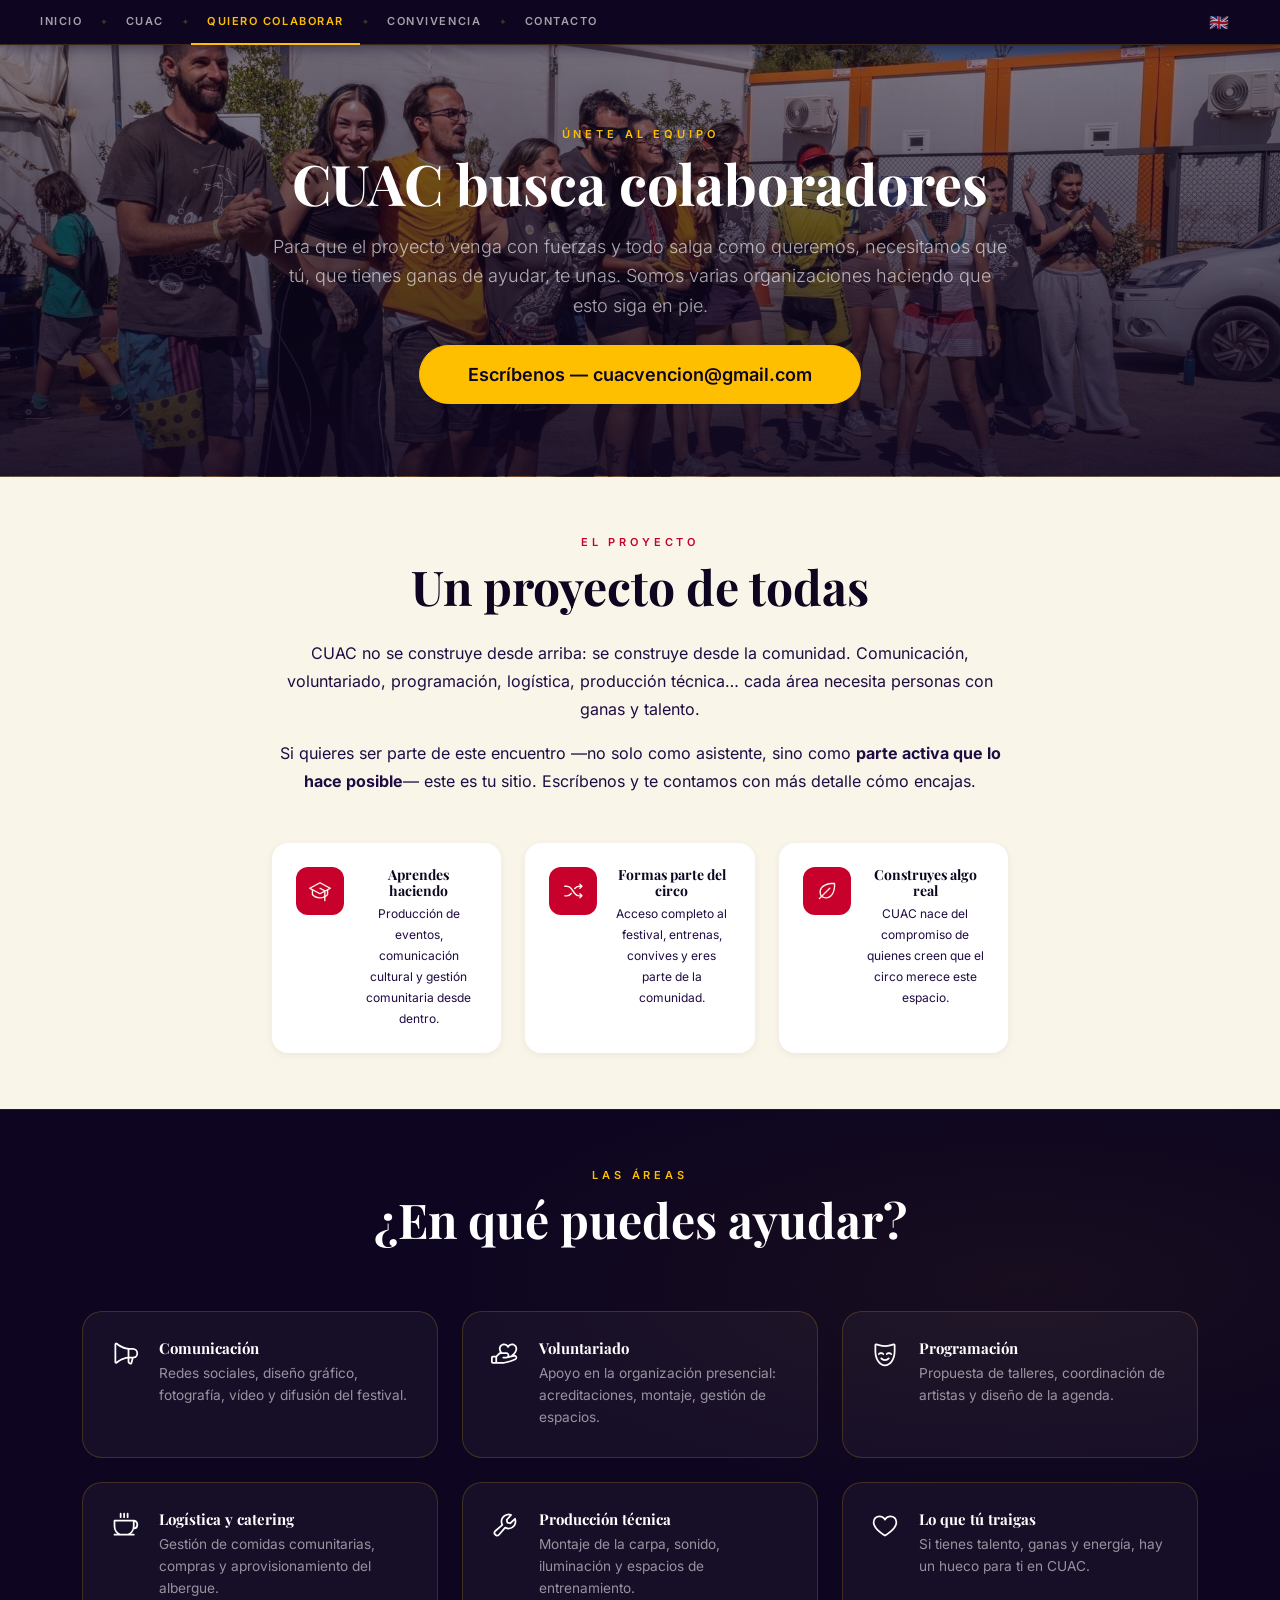
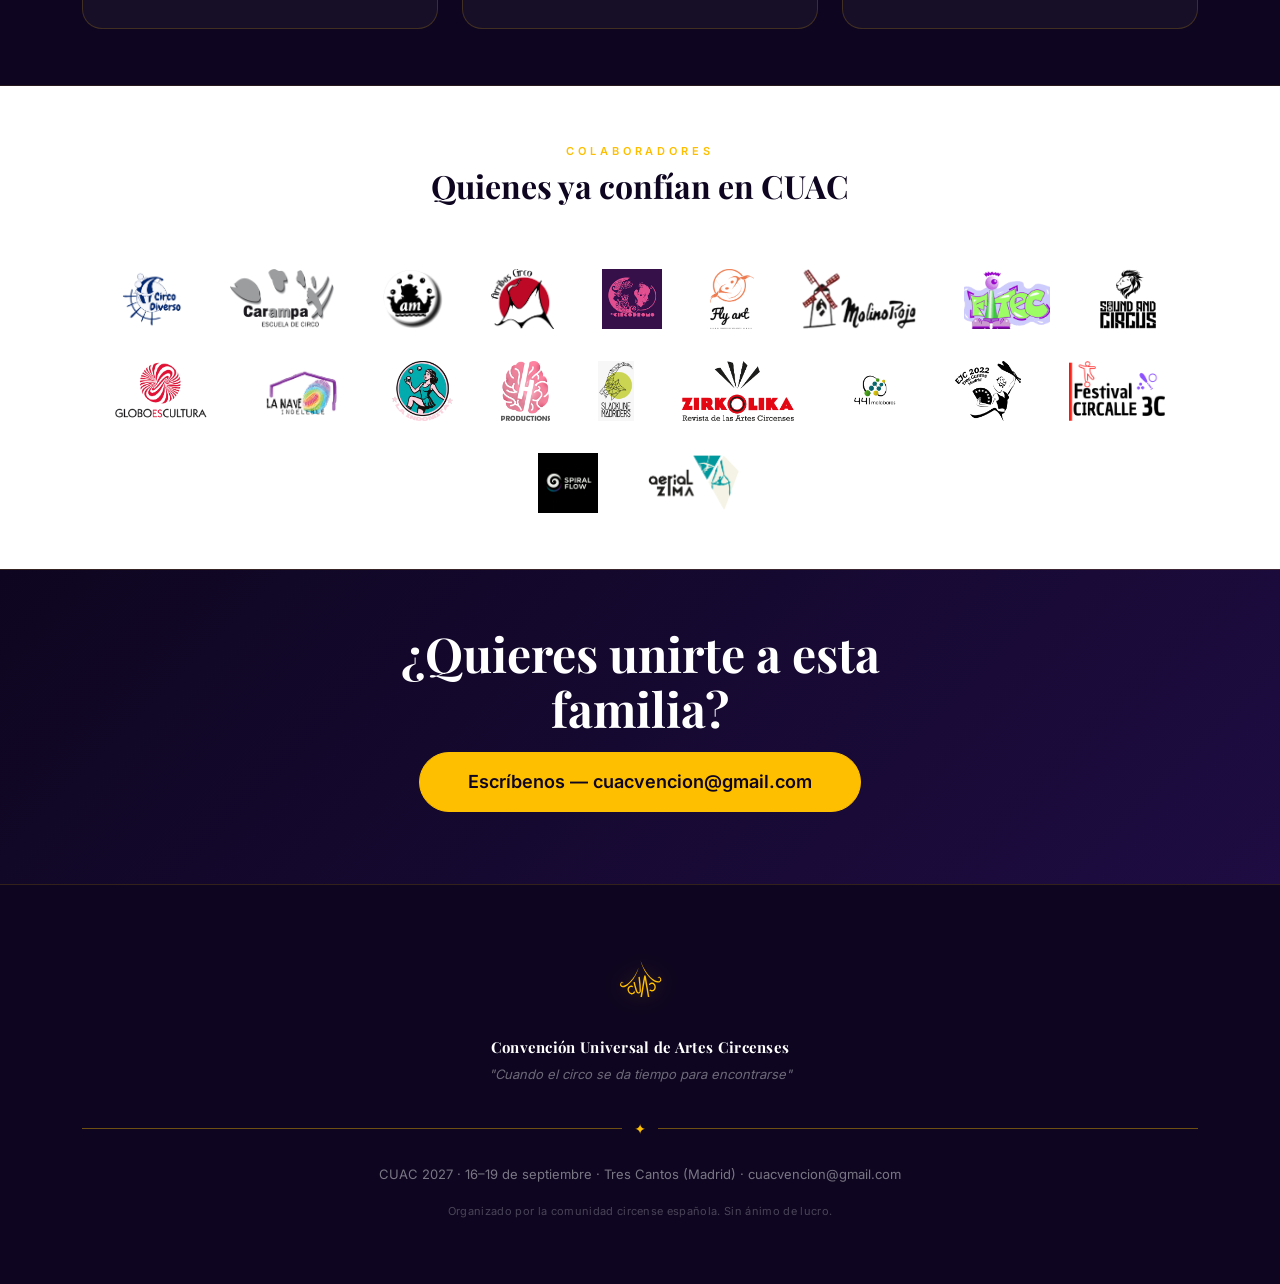
==== commit 25dd8af8: "Deploy cuac d9d14f4a96364ee3eb5ecd379dc23829cadac24f" ====
--- a/colaborar/index.html
+++ b/colaborar/index.html
@@ -1,6 +1,6 @@
 <!DOCTYPE html><html lang="es" data-beasties-container><head>
   <meta charset="utf-8">
-  <title>Colabora con CUAC 2026 — Únete al equipo | CUAC 2026</title>
+  <title>Colabora con CUAC 2027 — Únete al equipo | CUAC 2027</title>
   <base href="/">
   <meta name="viewport" content="width=device-width, initial-scale=1">
   <meta http-equiv="Cache-Control" content="no-cache, no-store, must-revalidate">
@@ -32,10 +32,10 @@
 
     gtag('config', 'G-E0GTVYF3SX');
   </script>
-<style>@font-face{font-family:Inter;font-style:normal;font-weight:300;font-display:swap;src:url(/fonts/inter-latin-300-normal.woff2) format("woff2");unicode-range:U+0000-00FF,U+0131,U+0152-0153,U+02BB-02BC,U+02C6,U+02DA,U+02DC,U+0304,U+0308,U+0329,U+2000-206F,U+20AC,U+2122,U+2191,U+2193,U+2212,U+2215,U+FEFF,U+FFFD}@font-face{font-family:Inter;font-style:normal;font-weight:400;font-display:swap;src:url(/fonts/inter-latin-400-normal.woff2) format("woff2");unicode-range:U+0000-00FF,U+0131,U+0152-0153,U+02BB-02BC,U+02C6,U+02DA,U+02DC,U+0304,U+0308,U+0329,U+2000-206F,U+20AC,U+2122,U+2191,U+2193,U+2212,U+2215,U+FEFF,U+FFFD}@font-face{font-family:Inter;font-style:normal;font-weight:500;font-display:swap;src:url(/fonts/inter-latin-500-normal.woff2) format("woff2");unicode-range:U+0000-00FF,U+0131,U+0152-0153,U+02BB-02BC,U+02C6,U+02DA,U+02DC,U+0304,U+0308,U+0329,U+2000-206F,U+20AC,U+2122,U+2191,U+2193,U+2212,U+2215,U+FEFF,U+FFFD}@font-face{font-family:Inter;font-style:normal;font-weight:600;font-display:swap;src:url(/fonts/inter-latin-600-normal.woff2) format("woff2");unicode-range:U+0000-00FF,U+0131,U+0152-0153,U+02BB-02BC,U+02C6,U+02DA,U+02DC,U+0304,U+0308,U+0329,U+2000-206F,U+20AC,U+2122,U+2191,U+2193,U+2212,U+2215,U+FEFF,U+FFFD}@font-face{font-family:Inter;font-style:normal;font-weight:700;font-display:swap;src:url(/fonts/inter-latin-700-normal.woff2) format("woff2");unicode-range:U+0000-00FF,U+0131,U+0152-0153,U+02BB-02BC,U+02C6,U+02DA,U+02DC,U+0304,U+0308,U+0329,U+2000-206F,U+20AC,U+2122,U+2191,U+2193,U+2212,U+2215,U+FEFF,U+FFFD}@font-face{font-family:Playfair Display;font-style:normal;font-weight:700;font-display:swap;src:url(/fonts/playfair-display-latin-700-normal.woff2) format("woff2");unicode-range:U+0000-00FF,U+0131,U+0152-0153,U+02BB-02BC,U+02C6,U+02DA,U+02DC,U+0304,U+0308,U+0329,U+2000-206F,U+20AC,U+2122,U+2191,U+2193,U+2212,U+2215,U+FEFF,U+FFFD}@font-face{font-family:Playfair Display;font-style:italic;font-weight:700;font-display:swap;src:url(/fonts/playfair-display-latin-700-italic.woff2) format("woff2");unicode-range:U+0000-00FF,U+0131,U+0152-0153,U+02BB-02BC,U+02C6,U+02DA,U+02DC,U+0304,U+0308,U+0329,U+2000-206F,U+20AC,U+2122,U+2191,U+2193,U+2212,U+2215,U+FEFF,U+FFFD}@font-face{font-family:Playfair Display;font-style:normal;font-weight:900;font-display:swap;src:url(/fonts/playfair-display-latin-900-normal.woff2) format("woff2");unicode-range:U+0000-00FF,U+0131,U+0152-0153,U+02BB-02BC,U+02C6,U+02DA,U+02DC,U+0304,U+0308,U+0329,U+2000-206F,U+20AC,U+2122,U+2191,U+2193,U+2212,U+2215,U+FEFF,U+FFFD}@font-face{font-family:Playfair Display;font-style:italic;font-weight:900;font-display:swap;src:url(/fonts/playfair-display-latin-900-italic.woff2) format("woff2");unicode-range:U+0000-00FF,U+0131,U+0152-0153,U+02BB-02BC,U+02C6,U+02DA,U+02DC,U+0304,U+0308,U+0329,U+2000-206F,U+20AC,U+2122,U+2191,U+2193,U+2212,U+2215,U+FEFF,U+FFFD}@font-face{font-family:Fira Code;font-style:normal;font-weight:400;font-display:swap;src:url(/fonts/fira-code-latin-400-normal.woff2) format("woff2");unicode-range:U+0000-00FF,U+0131,U+0152-0153,U+02BB-02BC,U+02C6,U+02DA,U+02DC,U+0304,U+0308,U+0329,U+2000-206F,U+20AC,U+2122,U+2191,U+2193,U+2212,U+2215,U+FEFF,U+FFFD}@font-face{font-family:Fira Code;font-style:normal;font-weight:500;font-display:swap;src:url(/fonts/fira-code-latin-500-normal.woff2) format("woff2");unicode-range:U+0000-00FF,U+0131,U+0152-0153,U+02BB-02BC,U+02C6,U+02DA,U+02DC,U+0304,U+0308,U+0329,U+2000-206F,U+20AC,U+2122,U+2191,U+2193,U+2212,U+2215,U+FEFF,U+FFFD}:root{--bs-blue: #0d6efd;--bs-indigo: #6610f2;--bs-purple: #6f42c1;--bs-pink: #d63384;--bs-red: #dc3545;--bs-orange: #fd7e14;--bs-yellow: #ffc107;--bs-green: #198754;--bs-teal: #20c997;--bs-cyan: #0dcaf0;--bs-black: #000;--bs-white: #fff;--bs-gray: #6c757d;--bs-gray-dark: #343a40;--bs-gray-100: #f8f9fa;--bs-gray-200: #e9ecef;--bs-gray-300: #dee2e6;--bs-gray-400: #ced4da;--bs-gray-500: #adb5bd;--bs-gray-600: #6c757d;--bs-gray-700: #495057;--bs-gray-800: #343a40;--bs-gray-900: #212529;--bs-primary: #FEBF00;--bs-secondary: #1E0C42;--bs-success: #2d8a4e;--bs-info: #4a90d9;--bs-warning: #C99400;--bs-danger: #C8002C;--bs-light: #FAF5E9;--bs-dark: #0E0620;--bs-gold: #FEBF00;--bs-midnight: #0E0620;--bs-purple: #1E0C42;--bs-crimson: #C8002C;--bs-cream: #FAF5E9;--bs-primary-rgb: 254, 191, 0;--bs-secondary-rgb: 30, 12, 66;--bs-success-rgb: 45, 138, 78;--bs-info-rgb: 74, 144, 217;--bs-warning-rgb: 201, 148, 0;--bs-danger-rgb: 200, 0, 44;--bs-light-rgb: 250, 245, 233;--bs-dark-rgb: 14, 6, 32;--bs-gold-rgb: 254, 191, 0;--bs-midnight-rgb: 14, 6, 32;--bs-purple-rgb: 30, 12, 66;--bs-crimson-rgb: 200, 0, 44;--bs-cream-rgb: 250, 245, 233;--bs-primary-text-emphasis: rgb(101.6, 76.4, 0);--bs-secondary-text-emphasis: rgb(12, 4.8, 26.4);--bs-success-text-emphasis: rgb(18, 55.2, 31.2);--bs-info-text-emphasis: rgb(29.6, 57.6, 86.8);--bs-warning-text-emphasis: rgb(80.4, 59.2, 0);--bs-danger-text-emphasis: rgb(80, 0, 17.6);--bs-light-text-emphasis: #495057;--bs-dark-text-emphasis: #495057;--bs-primary-bg-subtle: rgb(254.8, 242.2, 204);--bs-secondary-bg-subtle: rgb(210, 206.4, 217.2);--bs-success-bg-subtle: rgb(213, 231.6, 219.6);--bs-info-bg-subtle: rgb(218.8, 232.8, 247.4);--bs-warning-bg-subtle: rgb(244.2, 233.6, 204);--bs-danger-bg-subtle: rgb(244, 204, 212.8);--bs-light-bg-subtle: rgb(251.5, 252, 252.5);--bs-dark-bg-subtle: #ced4da;--bs-primary-border-subtle: rgb(254.6, 229.4, 153);--bs-secondary-border-subtle: rgb(165, 157.8, 179.4);--bs-success-border-subtle: rgb(171, 208.2, 184.2);--bs-info-border-subtle: rgb(182.6, 210.6, 239.8);--bs-warning-border-subtle: rgb(233.4, 212.2, 153);--bs-danger-border-subtle: rgb(233, 153, 170.6);--bs-light-border-subtle: #e9ecef;--bs-dark-border-subtle: #adb5bd;--bs-white-rgb: 255, 255, 255;--bs-black-rgb: 0, 0, 0;--bs-font-sans-serif: "Inter", system-ui, -apple-system, sans-serif;--bs-font-monospace: "Fira Code", "Courier New", monospace;--bs-gradient: linear-gradient(180deg, rgba(255, 255, 255, .15), rgba(255, 255, 255, 0));--bs-body-font-family: "Inter", system-ui, -apple-system, sans-serif;--bs-body-font-size: 1rem;--bs-body-font-weight: 400;--bs-body-line-height: 1.65;--bs-body-color: #0E0620;--bs-body-color-rgb: 14, 6, 32;--bs-body-bg: #FFFDF5;--bs-body-bg-rgb: 255, 253, 245;--bs-emphasis-color: #000;--bs-emphasis-color-rgb: 0, 0, 0;--bs-secondary-color: #6B6570;--bs-secondary-color-rgb: 107, 101, 112;--bs-secondary-bg: #e9ecef;--bs-secondary-bg-rgb: 233, 236, 239;--bs-tertiary-color: rgba(14, 6, 32, .5);--bs-tertiary-color-rgb: 14, 6, 32;--bs-tertiary-bg: #f8f9fa;--bs-tertiary-bg-rgb: 248, 249, 250;--bs-heading-color: #0E0620;--bs-link-color: #C99400;--bs-link-color-rgb: 201, 148, 0;--bs-link-decoration: none;--bs-link-hover-color: #C8002C;--bs-link-hover-color-rgb: 200, 0, 44;--bs-link-hover-decoration: underline;--bs-code-color: #d63384;--bs-highlight-color: #0E0620;--bs-highlight-bg: rgb(255, 242.6, 205.4);--bs-border-width: 1px;--bs-border-style: solid;--bs-border-color: #E8E3F0;--bs-border-color-translucent: rgba(0, 0, 0, .175);--bs-border-radius: .75rem;--bs-border-radius-sm: .5rem;--bs-border-radius-lg: 1rem;--bs-border-radius-xl: 1.25rem;--bs-border-radius-xxl: 1.5rem;--bs-border-radius-2xl: var(--bs-border-radius-xxl);--bs-border-radius-pill: 50rem;--bs-box-shadow: 0 4px 24px rgba(14, 6, 32, .08);--bs-box-shadow-sm: 0 2px 8px rgba(14, 6, 32, .06);--bs-box-shadow-lg: 0 8px 48px rgba(14, 6, 32, .14);--bs-box-shadow-inset: inset 0 1px 2px rgba(14, 6, 32, .08);--bs-focus-ring-width: .25rem;--bs-focus-ring-opacity: .25;--bs-focus-ring-color: rgba(254, 191, 0, .25);--bs-form-valid-color: #2d8a4e;--bs-form-valid-border-color: #2d8a4e;--bs-form-invalid-color: #C8002C;--bs-form-invalid-border-color: #C8002C}*,*:before,*:after{box-sizing:border-box}@media(prefers-reduced-motion:no-preference){:root{scroll-behavior:smooth}}body{margin:0;font-family:var(--bs-body-font-family);font-size:var(--bs-body-font-size);font-weight:var(--bs-body-font-weight);line-height:var(--bs-body-line-height);color:var(--bs-body-color);text-align:var(--bs-body-text-align);background-color:var(--bs-body-bg);-webkit-text-size-adjust:100%;-webkit-tap-highlight-color:rgba(0,0,0,0)}.h6,h3,h2,.h2,h1,.h1{margin-top:0;margin-bottom:.5rem;font-family:Playfair Display,Georgia,serif;font-weight:700;line-height:1.15;color:var(--bs-heading-color)}h1,.h1{font-size:clamp(2rem,5vw,3rem)}h2,.h2{font-size:clamp(1.5rem,3.5vw,2rem)}h3{font-size:calc(1.2625rem + .15vw)}@media(min-width:1200px){h3{font-size:1.375rem}}.h6{font-size:.875rem}p{margin-top:0;margin-bottom:1rem}.small{font-size:.75rem}a{color:rgba(var(--bs-link-color-rgb),var(--bs-link-opacity, 1));text-decoration:none}a:hover{--bs-link-color-rgb: var(--bs-link-hover-color-rgb);text-decoration:underline}a:not([href]):not([class]),a:not([href]):not([class]):hover{color:inherit;text-decoration:none}img,svg{vertical-align:middle}button{border-radius:0}button:focus:not(:focus-visible){outline:0}button{margin:0;font-family:inherit;font-size:inherit;line-height:inherit}button{text-transform:none}button,[type=button]{-webkit-appearance:button}button:not(:disabled),[type=button]:not(:disabled){cursor:pointer}.lead{font-size:1.125rem;font-weight:300}.display-4{font-family:Playfair Display,Georgia,serif;font-weight:900;line-height:1.15;font-size:calc(1.475rem + 2.7vw)}@media(min-width:1200px){.display-4{font-size:3.5rem}}.container{--bs-gutter-x: 1.5rem;--bs-gutter-y: 0;width:100%;padding-right:calc(var(--bs-gutter-x) * .5);padding-left:calc(var(--bs-gutter-x) * .5);margin-right:auto;margin-left:auto}@media(min-width:576px){.container{max-width:540px}}@media(min-width:768px){.container{max-width:720px}}@media(min-width:992px){.container{max-width:960px}}@media(min-width:1200px){.container{max-width:1140px}}@media(min-width:1400px){.container{max-width:1320px}}:root{--bs-breakpoint-xs: 0;--bs-breakpoint-sm: 576px;--bs-breakpoint-md: 768px;--bs-breakpoint-lg: 992px;--bs-breakpoint-xl: 1200px;--bs-breakpoint-xxl: 1400px}.row{--bs-gutter-x: 1.5rem;--bs-gutter-y: 0;display:flex;flex-wrap:wrap;margin-top:calc(-1 * var(--bs-gutter-y));margin-right:calc(-.5 * var(--bs-gutter-x));margin-left:calc(-.5 * var(--bs-gutter-x))}.row>*{flex-shrink:0;width:100%;max-width:100%;padding-right:calc(var(--bs-gutter-x) * .5);padding-left:calc(var(--bs-gutter-x) * .5);margin-top:var(--bs-gutter-y)}.col-12{flex:0 0 auto;width:100%}.g-4{--bs-gutter-x: 1.5rem}.g-4{--bs-gutter-y: 1.5rem}@media(min-width:576px){.col-sm-6{flex:0 0 auto;width:50%}}@media(min-width:768px){.col-md-4{flex:0 0 auto;width:33.33333333%}}@media(min-width:992px){.col-lg-4{flex:0 0 auto;width:33.33333333%}.col-lg-6{flex:0 0 auto;width:50%}.col-lg-7{flex:0 0 auto;width:58.33333333%}.col-lg-8{flex:0 0 auto;width:66.66666667%}}.btn{--bs-btn-padding-x: 1.5rem;--bs-btn-padding-y: .625rem;--bs-btn-font-family: Inter, system-ui, -apple-system, sans-serif;--bs-btn-font-size: 1rem;--bs-btn-font-weight: 600;--bs-btn-line-height: 1.65;--bs-btn-color: #0E0620;--bs-btn-bg: transparent;--bs-btn-border-width: var(--bs-border-width);--bs-btn-border-color: transparent;--bs-btn-border-radius: 50rem;--bs-btn-hover-border-color: transparent;--bs-btn-box-shadow: inset 0 1px 0 rgba(255, 255, 255, .15), 0 1px 1px rgba(0, 0, 0, .075);--bs-btn-disabled-opacity: .65;--bs-btn-focus-box-shadow: 0 0 0 .25rem rgba(var(--bs-btn-focus-shadow-rgb), .5);display:inline-block;padding:var(--bs-btn-padding-y) var(--bs-btn-padding-x);font-family:var(--bs-btn-font-family);font-size:var(--bs-btn-font-size);font-weight:var(--bs-btn-font-weight);line-height:var(--bs-btn-line-height);color:var(--bs-btn-color);text-align:center;vertical-align:middle;cursor:pointer;-webkit-user-select:none;user-select:none;border:var(--bs-btn-border-width) solid var(--bs-btn-border-color);border-radius:var(--bs-btn-border-radius);background-color:var(--bs-btn-bg);transition:color .2s ease,background-color .2s ease,border-color .2s ease,box-shadow .2s ease}@media(prefers-reduced-motion:reduce){.btn{transition:none}}.btn:hover{color:var(--bs-btn-hover-color);text-decoration:none;background-color:var(--bs-btn-hover-bg);border-color:var(--bs-btn-hover-border-color)}.btn:focus-visible{color:var(--bs-btn-hover-color);background-color:var(--bs-btn-hover-bg);border-color:var(--bs-btn-hover-border-color);outline:0;box-shadow:var(--bs-btn-focus-box-shadow)}.btn:first-child:active{color:var(--bs-btn-active-color);background-color:var(--bs-btn-active-bg);border-color:var(--bs-btn-active-border-color)}.btn:first-child:active:focus-visible{box-shadow:var(--bs-btn-focus-box-shadow)}.btn:disabled{color:var(--bs-btn-disabled-color);pointer-events:none;background-color:var(--bs-btn-disabled-bg);border-color:var(--bs-btn-disabled-border-color);opacity:var(--bs-btn-disabled-opacity)}.btn-primary{--bs-btn-color: #000;--bs-btn-bg: #FEBF00;--bs-btn-border-color: #FEBF00;--bs-btn-hover-color: #000;--bs-btn-hover-bg: rgb(254.15, 200.6, 38.25);--bs-btn-hover-border-color: rgb(254.1, 197.4, 25.5);--bs-btn-focus-shadow-rgb: 216, 162, 0;--bs-btn-active-color: #000;--bs-btn-active-bg: rgb(254.2, 203.8, 51);--bs-btn-active-border-color: rgb(254.1, 197.4, 25.5);--bs-btn-active-shadow: inset 0 3px 5px rgba(0, 0, 0, .125);--bs-btn-disabled-color: #000;--bs-btn-disabled-bg: #FEBF00;--bs-btn-disabled-border-color: #FEBF00}.btn-lg{--bs-btn-padding-y: .875rem;--bs-btn-padding-x: 2rem;--bs-btn-font-size: 1.125rem;--bs-btn-border-radius: 50rem}.btn-sm{--bs-btn-padding-y: .375rem;--bs-btn-padding-x: 1rem;--bs-btn-font-size: .875rem;--bs-btn-border-radius: 50rem}.card{--bs-card-spacer-y: 1.25rem;--bs-card-spacer-x: 1.5rem;--bs-card-title-spacer-y: .5rem;--bs-card-title-color: ;--bs-card-subtitle-color: ;--bs-card-border-width: var(--bs-border-width);--bs-card-border-color: #E8E3F0;--bs-card-border-radius: 1rem;--bs-card-box-shadow: 0 2px 8px rgba(14, 6, 32, .06);--bs-card-inner-border-radius: calc(1rem - (var(--bs-border-width)));--bs-card-cap-padding-y: .625rem;--bs-card-cap-padding-x: 1.5rem;--bs-card-cap-bg: transparent;--bs-card-cap-color: ;--bs-card-height: ;--bs-card-color: ;--bs-card-bg: #fff;--bs-card-img-overlay-padding: 1rem;--bs-card-group-margin: .75rem;position:relative;display:flex;flex-direction:column;min-width:0;height:var(--bs-card-height);color:var(--bs-body-color);word-wrap:break-word;background-color:var(--bs-card-bg);background-clip:border-box;border:var(--bs-card-border-width) solid var(--bs-card-border-color);border-radius:var(--bs-card-border-radius)}.card-body{flex:1 1 auto;padding:var(--bs-card-spacer-y) var(--bs-card-spacer-x);color:var(--bs-card-color)}:root{--bs-btn-close-filter: }:root{--bs-carousel-indicator-active-bg: #fff;--bs-carousel-caption-color: #fff;--bs-carousel-control-icon-filter: }.d-flex{display:flex!important}.d-none{display:none!important}.shadow-sm{box-shadow:var(--bs-box-shadow-sm)!important}.border-0{border:0!important}.h-100{height:100%!important}.flex-shrink-0{flex-shrink:0!important}.justify-content-center{justify-content:center!important}.mx-auto{margin-right:auto!important;margin-left:auto!important}.mt-2{margin-top:.5rem!important}.mb-0{margin-bottom:0!important}.mb-1{margin-bottom:.25rem!important}.mb-3{margin-bottom:1rem!important}.mb-4{margin-bottom:1.5rem!important}.mb-5{margin-bottom:3rem!important}.p-4{padding:1.5rem!important}.px-5{padding-right:3rem!important;padding-left:3rem!important}.gap-3{gap:1rem!important}.fw-bold{font-weight:700!important}.lh-lg{line-height:1.75!important}.text-center{text-align:center!important}.text-secondary{--bs-text-opacity: 1;color:rgba(var(--bs-secondary-rgb),var(--bs-text-opacity))!important}.text-white{--bs-text-opacity: 1;color:rgba(var(--bs-white-rgb),var(--bs-text-opacity))!important}.bg-cream{--bs-bg-opacity: 1;background-color:rgba(var(--bs-cream-rgb),var(--bs-bg-opacity))!important}.bg-white{--bs-bg-opacity: 1;background-color:rgba(var(--bs-white-rgb),var(--bs-bg-opacity))!important}@media(min-width:768px){.d-md-block{display:block!important}.d-md-none{display:none!important}}.section-label{display:block;font-size:.6875rem;letter-spacing:.35em;text-transform:uppercase;font-weight:600;color:#febf00;margin-bottom:.5rem}.bg-cream{background-color:#faf5e9!important}.btn-primary{color:#0e0620;background-color:#febf00;border-color:#febf00;font-weight:600}.btn-primary:hover,.btn-primary:focus-visible{background-color:#c99400;border-color:#c99400;color:#0e0620}.btn-primary:active{background-color:#a57a00;border-color:#a57a00}.section-dark{background-color:#0e0620;color:#fff}.section-dark h1,.section-dark .h1,.section-dark h2,.section-dark h3{color:#fff}.star-divider{display:flex;align-items:center;gap:.75rem;color:#febf00;font-size:.875rem;margin:2rem 0}.star-divider:before,.star-divider:after{content:"";flex:1;height:1.5px;background:#febf00;opacity:.4}.landing-collaborators{display:flex;flex-wrap:wrap;gap:2rem 3rem;justify-content:center;align-items:center}.landing-collaborators__item{display:flex;align-items:center;justify-content:center}.landing-collaborators__item img{max-height:60px;max-width:140px;width:auto;height:auto;object-fit:contain}.landing-highlight__icon{width:3rem;height:3rem;min-width:3rem;background:#febf00;border-radius:.75rem;display:flex;align-items:center;justify-content:center;font-size:1.375rem;color:#0e0620}
-</style><link rel="stylesheet" href="styles-MBA2YXZ5.css" media="print" onload="this.media='all'"><noscript><link rel="stylesheet" href="styles-MBA2YXZ5.css"></noscript><style ng-app-id="ng">.mobile-nav__bar[_ngcontent-ng-c1588148874]{position:fixed;top:0;left:0;right:0;z-index:1050;display:flex;align-items:center;justify-content:space-between;height:3rem;padding:0 1rem;background-color:#0e0620;border-bottom:1px solid rgba(254,191,0,.18);box-shadow:0 2px 12px #0e062099}.mobile-nav__brand[_ngcontent-ng-c1588148874]{font-family:Playfair Display,serif;font-weight:700;font-size:1.125rem;color:#febf00;text-decoration:none;letter-spacing:.04em}.mobile-nav__brand[_ngcontent-ng-c1588148874]:hover{color:#ffd84d}.mobile-nav__toggle[_ngcontent-ng-c1588148874]{display:flex;align-items:center;justify-content:center;width:2.25rem;height:2.25rem;padding:0;border:none;background:transparent;cursor:pointer;-webkit-tap-highlight-color:transparent}.mobile-nav__icon[_ngcontent-ng-c1588148874]{display:flex;flex-direction:column;justify-content:center;align-items:center;width:1.5rem;height:1.25rem;position:relative}.mobile-nav__icon[_ngcontent-ng-c1588148874]   span[_ngcontent-ng-c1588148874]{display:block;width:100%;height:2px;background-color:#febf00;border-radius:1px;transition:transform .3s ease,opacity .2s ease;position:absolute}.mobile-nav__icon[_ngcontent-ng-c1588148874]   span[_ngcontent-ng-c1588148874]:nth-child(1){top:0}.mobile-nav__icon[_ngcontent-ng-c1588148874]   span[_ngcontent-ng-c1588148874]:nth-child(2){top:50%;transform:translateY(-50%)}.mobile-nav__icon[_ngcontent-ng-c1588148874]   span[_ngcontent-ng-c1588148874]:nth-child(3){bottom:0}.mobile-nav__icon.is-open[_ngcontent-ng-c1588148874]   span[_ngcontent-ng-c1588148874]:nth-child(1){top:50%;transform:translateY(-50%) rotate(45deg)}.mobile-nav__icon.is-open[_ngcontent-ng-c1588148874]   span[_ngcontent-ng-c1588148874]:nth-child(2){opacity:0}.mobile-nav__icon.is-open[_ngcontent-ng-c1588148874]   span[_ngcontent-ng-c1588148874]:nth-child(3){bottom:auto;top:50%;transform:translateY(-50%) rotate(-45deg)}.mobile-nav__backdrop[_ngcontent-ng-c1588148874]{position:fixed;inset:0;z-index:1040;background:#0e0620b3;-webkit-backdrop-filter:blur(4px);backdrop-filter:blur(4px);animation:_ngcontent-ng-c1588148874_mobileNavFadeIn .25s ease}.mobile-nav__panel[_ngcontent-ng-c1588148874]{position:fixed;top:3rem;right:0;width:min(80vw,20rem);height:calc(100vh - 3rem - env(safe-area-inset-bottom,0px));z-index:1060;background-color:#0e0620;border-left:1px solid rgba(254,191,0,.15);display:flex;flex-direction:column;padding:1.5rem 0 calc(1.5rem + env(safe-area-inset-bottom,0px));box-sizing:border-box;overflow-y:auto;animation:_ngcontent-ng-c1588148874_mobileNavSlideIn .3s ease}.mobile-nav__list[_ngcontent-ng-c1588148874]{list-style:none;padding:0;margin:0;flex:1}.mobile-nav__link[_ngcontent-ng-c1588148874]{display:block;padding:.875rem 1.5rem;font-family:Inter,sans-serif;font-size:.8125rem;font-weight:600;letter-spacing:.12em;text-transform:uppercase;color:#fff9;text-decoration:none;border-left:3px solid transparent;transition:color .2s,border-color .2s,background-color .2s}.mobile-nav__link[_ngcontent-ng-c1588148874]:hover{color:#febf00;background-color:#febf000d}.mobile-nav__link.is-active[_ngcontent-ng-c1588148874]{color:#febf00;border-left-color:#febf00;background-color:#febf0014}.mobile-nav__footer[_ngcontent-ng-c1588148874]{display:flex;align-items:center;justify-content:space-between;padding:1rem 1.5rem 0;border-top:1px solid rgba(254,191,0,.12);margin-top:auto}.mobile-nav__tickets[_ngcontent-ng-c1588148874]{font-size:.6875rem!important;letter-spacing:.1em;padding:.35em 1.25em!important;border-radius:50rem!important;white-space:nowrap}@keyframes _ngcontent-ng-c1588148874_mobileNavFadeIn{0%{opacity:0}to{opacity:1}}@keyframes _ngcontent-ng-c1588148874_mobileNavSlideIn{0%{transform:translate(100%)}to{transform:translate(0)}}</style><style ng-app-id="ng">.py-section[_ngcontent-ng-c3354013550]{padding-top:3.5rem;padding-bottom:3.5rem}@media(max-width:767px){.py-section[_ngcontent-ng-c3354013550]{padding-top:2.25rem;padding-bottom:2.25rem}}.landing-subnav[_ngcontent-ng-c3354013550]{position:sticky;top:0;z-index:100;background-color:#0e0620;border-bottom:1px solid rgba(254,191,0,.18);box-shadow:0 2px 16px #0e06208c}.landing-subnav__inner[_ngcontent-ng-c3354013550]{display:flex;align-items:center;justify-content:center;flex-wrap:wrap;gap:0;min-height:2.75rem;padding:0 1.5rem}@media(max-width:575px){.landing-subnav__inner[_ngcontent-ng-c3354013550]{justify-content:flex-start;overflow-x:auto;flex-wrap:nowrap;padding:0 1rem;scrollbar-width:none}.landing-subnav__inner[_ngcontent-ng-c3354013550]::-webkit-scrollbar{display:none}}.landing-subnav__link[_ngcontent-ng-c3354013550]{display:inline-flex;align-items:center;height:2.75rem;padding:0 1rem;font-family:Inter,sans-serif;font-size:.6875rem;font-weight:600;letter-spacing:.14em;text-transform:uppercase;color:#ffffff9e;text-decoration:none;white-space:nowrap;transition:color .2s;border-bottom:2px solid transparent;margin-bottom:-1px}.landing-subnav__link[_ngcontent-ng-c3354013550]:hover, .landing-subnav__link.active[_ngcontent-ng-c3354013550], .landing-subnav__link--active[_ngcontent-ng-c3354013550]{color:#febf00;border-bottom-color:#febf00}.landing-subnav__sep[_ngcontent-ng-c3354013550]{color:#febf0040;font-size:.55rem;padding:0 .125rem;pointer-events:none;flex-shrink:0}.landing-subnav__sep--spacer[_ngcontent-ng-c3354013550]{flex:1;min-width:1rem}@media(max-width:575px){.landing-subnav__sep--spacer[_ngcontent-ng-c3354013550]{display:none}}.landing-subnav__btn[_ngcontent-ng-c3354013550]{flex-shrink:0;font-size:.6875rem!important;letter-spacing:.1em;padding:.3rem 1.1rem!important}.landing-footer[_ngcontent-ng-c3354013550]{background:#0e0620;border-top:1.5px solid rgba(254,191,0,.15);padding:4rem 0 3rem}.landing-footer__logo[_ngcontent-ng-c3354013550]{width:3.5rem;height:auto;aspect-ratio:200/250;color:#febf00;filter:drop-shadow(0 0 10px rgba(254,191,0,.3))}.landing-footer__brand[_ngcontent-ng-c3354013550]{font-family:Playfair Display,serif;font-size:.9375rem;font-weight:700;color:#fff;letter-spacing:.02em}.landing-footer__tagline[_ngcontent-ng-c3354013550]{font-style:italic;font-size:.8125rem;color:#fff6}.landing-footer__copy[_ngcontent-ng-c3354013550]{font-size:.8125rem;color:#ffffff73}.landing-footer__copy[_ngcontent-ng-c3354013550]   a[_ngcontent-ng-c3354013550]{color:#c99400;text-decoration:underline}.landing-footer__copy[_ngcontent-ng-c3354013550]   a[_ngcontent-ng-c3354013550]:hover{color:#febf00}.landing-footer__legal[_ngcontent-ng-c3354013550]{font-size:.6875rem;color:#ffffff40;letter-spacing:.03em}.colaborar-hero[_ngcontent-ng-c3354013550]{padding:5rem 0 4.5rem;position:relative;overflow:hidden;background-color:#0e0620;background-image:linear-gradient(to bottom,#0e06207a,#0e0620e0),url(/img/voluntarios.jpg);background-size:cover;background-position:center 35%;border-bottom:1px solid rgba(254,191,0,.12)}.colaborar-area[_ngcontent-ng-c3354013550]{display:flex;align-items:flex-start;gap:1.25rem;padding:1.75rem;background:#ffffff0a;border:1.5px solid rgba(254,191,0,.18);border-radius:1.25rem;height:100%;transition:background .2s,border-color .2s}.colaborar-area[_ngcontent-ng-c3354013550]:hover{background:#febf000f;border-color:#febf0061}.colaborar-area__icon[_ngcontent-ng-c3354013550]{font-size:1.75rem;flex-shrink:0;line-height:1}.colaborar-area__title[_ngcontent-ng-c3354013550]{font-weight:700;font-size:.9375rem;color:#fff;margin-bottom:.375rem}.colaborar-area__desc[_ngcontent-ng-c3354013550]{font-size:.855rem;color:#ffffff8c;line-height:1.6;margin:0}.colaborar-areas[_ngcontent-ng-c3354013550]{background-color:#0e0620;background-image:radial-gradient(ellipse 65% 55% at 80% 30%,rgba(254,191,0,.04) 0%,transparent 70%);border-top:1px solid rgba(254,191,0,.1);border-bottom:1px solid rgba(254,191,0,.1)}.colaborar-partners[_ngcontent-ng-c3354013550]{display:flex;flex-wrap:wrap;gap:.625rem;justify-content:center}.colaborar-partners__tag[_ngcontent-ng-c3354013550]{display:inline-block;font-size:.75rem;font-weight:600;letter-spacing:.08em;text-transform:uppercase;padding:.45em 1em;border-radius:50rem;background:#0e06200f;border:1px solid rgba(14,6,32,.14);color:#0e0620b8;transition:background .15s,color .15s}.colaborar-partners__tag[_ngcontent-ng-c3354013550]:hover{background:#febf00;color:#0e0620;border-color:#febf00}.colaborar-cta[_ngcontent-ng-c3354013550]{background:linear-gradient(135deg,#0e0620,#1e0c42);border-top:1.5px solid rgba(254,191,0,.15)}</style><style ng-app-id="ng">.lang-switcher[_ngcontent-ng-c398097286]{display:inline-flex;align-items:center;gap:.3rem;background:none;border:none;padding:.2rem .4rem;border-radius:4px;cursor:pointer;color:inherit;opacity:.72;transition:opacity .2s;flex-shrink:0}.lang-switcher[_ngcontent-ng-c398097286]:hover{opacity:1}.lang-switcher__flag[_ngcontent-ng-c398097286]{font-size:1rem;line-height:1}.lang-switcher__code[_ngcontent-ng-c398097286]{font-size:.625rem;font-weight:700;letter-spacing:.1em;text-transform:uppercase}</style><style ng-app-id="ng">[_nghost-ng-c572653062]{display:inline-block;width:var(--ng-icon__size, 1em);height:var(--ng-icon__size, 1em);line-height:initial;vertical-align:initial;overflow:hidden}[_nghost-ng-c572653062]     svg{width:inherit;height:inherit;vertical-align:inherit}@layer ng-icon{[_nghost-ng-c572653062]{color:var(--ng-icon__color, currentColor)}}</style><script id="jsonld-organization" type="application/ld+json">{"@context":"https://schema.org","@type":"Organization","name":"CUAC — Convención Universal de Artes Circenses","url":"https://cuacvencion.org","logo":"https://cuacvencion.org/img/logo.png","email":"cuacvencion@gmail.com","sameAs":["https://www.instagram.com/cuacvencion","https://www.facebook.com/profile.php?id=61572730027794","https://www.tiktok.com/@cuacvencion"]}</script><meta property="og:title" content="Colabora con CUAC 2026 — Únete al equipo | CUAC 2026"><meta property="og:description" content="Forma parte del equipo que hace posible CUAC. Voluntariado, colaboración artística, patrocinio y apoyo logístico."><meta property="og:url" content="https://cuacvencion.org/colaborar"><meta name="twitter:title" content="Colabora con CUAC 2026 — Únete al equipo | CUAC 2026"><meta name="twitter:description" content="Forma parte del equipo que hace posible CUAC. Voluntariado, colaboración artística, patrocinio y apoyo logístico."><meta name="twitter:image" content="https://cuacvencion.org/img/og-image.jpg"><link rel="canonical" href="https://cuacvencion.org/colaborar"></head>
+<style>@font-face{font-family:Inter;font-style:normal;font-weight:300;font-display:swap;src:url(/fonts/inter-latin-300-normal.woff2) format("woff2");unicode-range:U+0000-00FF,U+0131,U+0152-0153,U+02BB-02BC,U+02C6,U+02DA,U+02DC,U+0304,U+0308,U+0329,U+2000-206F,U+20AC,U+2122,U+2191,U+2193,U+2212,U+2215,U+FEFF,U+FFFD}@font-face{font-family:Inter;font-style:normal;font-weight:400;font-display:swap;src:url(/fonts/inter-latin-400-normal.woff2) format("woff2");unicode-range:U+0000-00FF,U+0131,U+0152-0153,U+02BB-02BC,U+02C6,U+02DA,U+02DC,U+0304,U+0308,U+0329,U+2000-206F,U+20AC,U+2122,U+2191,U+2193,U+2212,U+2215,U+FEFF,U+FFFD}@font-face{font-family:Inter;font-style:normal;font-weight:500;font-display:swap;src:url(/fonts/inter-latin-500-normal.woff2) format("woff2");unicode-range:U+0000-00FF,U+0131,U+0152-0153,U+02BB-02BC,U+02C6,U+02DA,U+02DC,U+0304,U+0308,U+0329,U+2000-206F,U+20AC,U+2122,U+2191,U+2193,U+2212,U+2215,U+FEFF,U+FFFD}@font-face{font-family:Inter;font-style:normal;font-weight:600;font-display:swap;src:url(/fonts/inter-latin-600-normal.woff2) format("woff2");unicode-range:U+0000-00FF,U+0131,U+0152-0153,U+02BB-02BC,U+02C6,U+02DA,U+02DC,U+0304,U+0308,U+0329,U+2000-206F,U+20AC,U+2122,U+2191,U+2193,U+2212,U+2215,U+FEFF,U+FFFD}@font-face{font-family:Inter;font-style:normal;font-weight:700;font-display:swap;src:url(/fonts/inter-latin-700-normal.woff2) format("woff2");unicode-range:U+0000-00FF,U+0131,U+0152-0153,U+02BB-02BC,U+02C6,U+02DA,U+02DC,U+0304,U+0308,U+0329,U+2000-206F,U+20AC,U+2122,U+2191,U+2193,U+2212,U+2215,U+FEFF,U+FFFD}@font-face{font-family:Playfair Display;font-style:normal;font-weight:700;font-display:swap;src:url(/fonts/playfair-display-latin-700-normal.woff2) format("woff2");unicode-range:U+0000-00FF,U+0131,U+0152-0153,U+02BB-02BC,U+02C6,U+02DA,U+02DC,U+0304,U+0308,U+0329,U+2000-206F,U+20AC,U+2122,U+2191,U+2193,U+2212,U+2215,U+FEFF,U+FFFD}@font-face{font-family:Playfair Display;font-style:italic;font-weight:700;font-display:swap;src:url(/fonts/playfair-display-latin-700-italic.woff2) format("woff2");unicode-range:U+0000-00FF,U+0131,U+0152-0153,U+02BB-02BC,U+02C6,U+02DA,U+02DC,U+0304,U+0308,U+0329,U+2000-206F,U+20AC,U+2122,U+2191,U+2193,U+2212,U+2215,U+FEFF,U+FFFD}@font-face{font-family:Playfair Display;font-style:normal;font-weight:900;font-display:swap;src:url(/fonts/playfair-display-latin-900-normal.woff2) format("woff2");unicode-range:U+0000-00FF,U+0131,U+0152-0153,U+02BB-02BC,U+02C6,U+02DA,U+02DC,U+0304,U+0308,U+0329,U+2000-206F,U+20AC,U+2122,U+2191,U+2193,U+2212,U+2215,U+FEFF,U+FFFD}@font-face{font-family:Playfair Display;font-style:italic;font-weight:900;font-display:swap;src:url(/fonts/playfair-display-latin-900-italic.woff2) format("woff2");unicode-range:U+0000-00FF,U+0131,U+0152-0153,U+02BB-02BC,U+02C6,U+02DA,U+02DC,U+0304,U+0308,U+0329,U+2000-206F,U+20AC,U+2122,U+2191,U+2193,U+2212,U+2215,U+FEFF,U+FFFD}@font-face{font-family:Fira Code;font-style:normal;font-weight:400;font-display:swap;src:url(/fonts/fira-code-latin-400-normal.woff2) format("woff2");unicode-range:U+0000-00FF,U+0131,U+0152-0153,U+02BB-02BC,U+02C6,U+02DA,U+02DC,U+0304,U+0308,U+0329,U+2000-206F,U+20AC,U+2122,U+2191,U+2193,U+2212,U+2215,U+FEFF,U+FFFD}@font-face{font-family:Fira Code;font-style:normal;font-weight:500;font-display:swap;src:url(/fonts/fira-code-latin-500-normal.woff2) format("woff2");unicode-range:U+0000-00FF,U+0131,U+0152-0153,U+02BB-02BC,U+02C6,U+02DA,U+02DC,U+0304,U+0308,U+0329,U+2000-206F,U+20AC,U+2122,U+2191,U+2193,U+2212,U+2215,U+FEFF,U+FFFD}:root{--bs-blue: #0d6efd;--bs-indigo: #6610f2;--bs-purple: #6f42c1;--bs-pink: #d63384;--bs-red: #dc3545;--bs-orange: #fd7e14;--bs-yellow: #ffc107;--bs-green: #198754;--bs-teal: #20c997;--bs-cyan: #0dcaf0;--bs-black: #000;--bs-white: #fff;--bs-gray: #6c757d;--bs-gray-dark: #343a40;--bs-gray-100: #f8f9fa;--bs-gray-200: #e9ecef;--bs-gray-300: #dee2e6;--bs-gray-400: #ced4da;--bs-gray-500: #adb5bd;--bs-gray-600: #6c757d;--bs-gray-700: #495057;--bs-gray-800: #343a40;--bs-gray-900: #212529;--bs-primary: #FEBF00;--bs-secondary: #1E0C42;--bs-success: #2d8a4e;--bs-info: #4a90d9;--bs-warning: #C99400;--bs-danger: #C8002C;--bs-light: #FAF5E9;--bs-dark: #0E0620;--bs-gold: #FEBF00;--bs-midnight: #0E0620;--bs-purple: #1E0C42;--bs-crimson: #C8002C;--bs-cream: #FAF5E9;--bs-primary-rgb: 254, 191, 0;--bs-secondary-rgb: 30, 12, 66;--bs-success-rgb: 45, 138, 78;--bs-info-rgb: 74, 144, 217;--bs-warning-rgb: 201, 148, 0;--bs-danger-rgb: 200, 0, 44;--bs-light-rgb: 250, 245, 233;--bs-dark-rgb: 14, 6, 32;--bs-gold-rgb: 254, 191, 0;--bs-midnight-rgb: 14, 6, 32;--bs-purple-rgb: 30, 12, 66;--bs-crimson-rgb: 200, 0, 44;--bs-cream-rgb: 250, 245, 233;--bs-primary-text-emphasis: rgb(101.6, 76.4, 0);--bs-secondary-text-emphasis: rgb(12, 4.8, 26.4);--bs-success-text-emphasis: rgb(18, 55.2, 31.2);--bs-info-text-emphasis: rgb(29.6, 57.6, 86.8);--bs-warning-text-emphasis: rgb(80.4, 59.2, 0);--bs-danger-text-emphasis: rgb(80, 0, 17.6);--bs-light-text-emphasis: #495057;--bs-dark-text-emphasis: #495057;--bs-primary-bg-subtle: rgb(254.8, 242.2, 204);--bs-secondary-bg-subtle: rgb(210, 206.4, 217.2);--bs-success-bg-subtle: rgb(213, 231.6, 219.6);--bs-info-bg-subtle: rgb(218.8, 232.8, 247.4);--bs-warning-bg-subtle: rgb(244.2, 233.6, 204);--bs-danger-bg-subtle: rgb(244, 204, 212.8);--bs-light-bg-subtle: rgb(251.5, 252, 252.5);--bs-dark-bg-subtle: #ced4da;--bs-primary-border-subtle: rgb(254.6, 229.4, 153);--bs-secondary-border-subtle: rgb(165, 157.8, 179.4);--bs-success-border-subtle: rgb(171, 208.2, 184.2);--bs-info-border-subtle: rgb(182.6, 210.6, 239.8);--bs-warning-border-subtle: rgb(233.4, 212.2, 153);--bs-danger-border-subtle: rgb(233, 153, 170.6);--bs-light-border-subtle: #e9ecef;--bs-dark-border-subtle: #adb5bd;--bs-white-rgb: 255, 255, 255;--bs-black-rgb: 0, 0, 0;--bs-font-sans-serif: "Inter", system-ui, -apple-system, sans-serif;--bs-font-monospace: "Fira Code", "Courier New", monospace;--bs-gradient: linear-gradient(180deg, rgba(255, 255, 255, .15), rgba(255, 255, 255, 0));--bs-body-font-family: "Inter", system-ui, -apple-system, sans-serif;--bs-body-font-size: 1rem;--bs-body-font-weight: 400;--bs-body-line-height: 1.65;--bs-body-color: #0E0620;--bs-body-color-rgb: 14, 6, 32;--bs-body-bg: #FFFDF5;--bs-body-bg-rgb: 255, 253, 245;--bs-emphasis-color: #000;--bs-emphasis-color-rgb: 0, 0, 0;--bs-secondary-color: #6B6570;--bs-secondary-color-rgb: 107, 101, 112;--bs-secondary-bg: #e9ecef;--bs-secondary-bg-rgb: 233, 236, 239;--bs-tertiary-color: rgba(14, 6, 32, .5);--bs-tertiary-color-rgb: 14, 6, 32;--bs-tertiary-bg: #f8f9fa;--bs-tertiary-bg-rgb: 248, 249, 250;--bs-heading-color: #0E0620;--bs-link-color: #C99400;--bs-link-color-rgb: 201, 148, 0;--bs-link-decoration: none;--bs-link-hover-color: #C8002C;--bs-link-hover-color-rgb: 200, 0, 44;--bs-link-hover-decoration: underline;--bs-code-color: #d63384;--bs-highlight-color: #0E0620;--bs-highlight-bg: rgb(255, 242.6, 205.4);--bs-border-width: 1px;--bs-border-style: solid;--bs-border-color: #E8E3F0;--bs-border-color-translucent: rgba(0, 0, 0, .175);--bs-border-radius: .75rem;--bs-border-radius-sm: .5rem;--bs-border-radius-lg: 1rem;--bs-border-radius-xl: 1.25rem;--bs-border-radius-xxl: 1.5rem;--bs-border-radius-2xl: var(--bs-border-radius-xxl);--bs-border-radius-pill: 50rem;--bs-box-shadow: 0 4px 24px rgba(14, 6, 32, .08);--bs-box-shadow-sm: 0 2px 8px rgba(14, 6, 32, .06);--bs-box-shadow-lg: 0 8px 48px rgba(14, 6, 32, .14);--bs-box-shadow-inset: inset 0 1px 2px rgba(14, 6, 32, .08);--bs-focus-ring-width: .25rem;--bs-focus-ring-opacity: .25;--bs-focus-ring-color: rgba(254, 191, 0, .25);--bs-form-valid-color: #2d8a4e;--bs-form-valid-border-color: #2d8a4e;--bs-form-invalid-color: #C8002C;--bs-form-invalid-border-color: #C8002C}*,*:before,*:after{box-sizing:border-box}@media(prefers-reduced-motion:no-preference){:root{scroll-behavior:smooth}}body{margin:0;font-family:var(--bs-body-font-family);font-size:var(--bs-body-font-size);font-weight:var(--bs-body-font-weight);line-height:var(--bs-body-line-height);color:var(--bs-body-color);text-align:var(--bs-body-text-align);background-color:var(--bs-body-bg);-webkit-text-size-adjust:100%;-webkit-tap-highlight-color:rgba(0,0,0,0)}.h6,h3,h2,.h2,h1,.h1{margin-top:0;margin-bottom:.5rem;font-family:Playfair Display,Georgia,serif;font-weight:700;line-height:1.15;color:var(--bs-heading-color)}h1,.h1{font-size:clamp(2rem,5vw,3rem)}h2,.h2{font-size:clamp(1.5rem,3.5vw,2rem)}h3{font-size:calc(1.2625rem + .15vw)}@media(min-width:1200px){h3{font-size:1.375rem}}.h6{font-size:.875rem}p{margin-top:0;margin-bottom:1rem}.small{font-size:.75rem}a{color:rgba(var(--bs-link-color-rgb),var(--bs-link-opacity, 1));text-decoration:none}a:hover{--bs-link-color-rgb: var(--bs-link-hover-color-rgb);text-decoration:underline}a:not([href]):not([class]),a:not([href]):not([class]):hover{color:inherit;text-decoration:none}img,svg{vertical-align:middle}button{border-radius:0}button:focus:not(:focus-visible){outline:0}button{margin:0;font-family:inherit;font-size:inherit;line-height:inherit}button{text-transform:none}button,[type=button]{-webkit-appearance:button}button:not(:disabled),[type=button]:not(:disabled){cursor:pointer}.lead{font-size:1.125rem;font-weight:300}.display-4{font-family:Playfair Display,Georgia,serif;font-weight:900;line-height:1.15;font-size:calc(1.475rem + 2.7vw)}@media(min-width:1200px){.display-4{font-size:3.5rem}}.container{--bs-gutter-x: 1.5rem;--bs-gutter-y: 0;width:100%;padding-right:calc(var(--bs-gutter-x) * .5);padding-left:calc(var(--bs-gutter-x) * .5);margin-right:auto;margin-left:auto}@media(min-width:576px){.container{max-width:540px}}@media(min-width:768px){.container{max-width:720px}}@media(min-width:992px){.container{max-width:960px}}@media(min-width:1200px){.container{max-width:1140px}}@media(min-width:1400px){.container{max-width:1320px}}:root{--bs-breakpoint-xs: 0;--bs-breakpoint-sm: 576px;--bs-breakpoint-md: 768px;--bs-breakpoint-lg: 992px;--bs-breakpoint-xl: 1200px;--bs-breakpoint-xxl: 1400px}.row{--bs-gutter-x: 1.5rem;--bs-gutter-y: 0;display:flex;flex-wrap:wrap;margin-top:calc(-1 * var(--bs-gutter-y));margin-right:calc(-.5 * var(--bs-gutter-x));margin-left:calc(-.5 * var(--bs-gutter-x))}.row>*{flex-shrink:0;width:100%;max-width:100%;padding-right:calc(var(--bs-gutter-x) * .5);padding-left:calc(var(--bs-gutter-x) * .5);margin-top:var(--bs-gutter-y)}.col-12{flex:0 0 auto;width:100%}.g-4{--bs-gutter-x: 1.5rem}.g-4{--bs-gutter-y: 1.5rem}@media(min-width:576px){.col-sm-6{flex:0 0 auto;width:50%}}@media(min-width:768px){.col-md-4{flex:0 0 auto;width:33.33333333%}}@media(min-width:992px){.col-lg-4{flex:0 0 auto;width:33.33333333%}.col-lg-6{flex:0 0 auto;width:50%}.col-lg-7{flex:0 0 auto;width:58.33333333%}.col-lg-8{flex:0 0 auto;width:66.66666667%}}.btn{--bs-btn-padding-x: 1.5rem;--bs-btn-padding-y: .625rem;--bs-btn-font-family: Inter, system-ui, -apple-system, sans-serif;--bs-btn-font-size: 1rem;--bs-btn-font-weight: 600;--bs-btn-line-height: 1.65;--bs-btn-color: #0E0620;--bs-btn-bg: transparent;--bs-btn-border-width: var(--bs-border-width);--bs-btn-border-color: transparent;--bs-btn-border-radius: 50rem;--bs-btn-hover-border-color: transparent;--bs-btn-box-shadow: inset 0 1px 0 rgba(255, 255, 255, .15), 0 1px 1px rgba(0, 0, 0, .075);--bs-btn-disabled-opacity: .65;--bs-btn-focus-box-shadow: 0 0 0 .25rem rgba(var(--bs-btn-focus-shadow-rgb), .5);display:inline-block;padding:var(--bs-btn-padding-y) var(--bs-btn-padding-x);font-family:var(--bs-btn-font-family);font-size:var(--bs-btn-font-size);font-weight:var(--bs-btn-font-weight);line-height:var(--bs-btn-line-height);color:var(--bs-btn-color);text-align:center;vertical-align:middle;cursor:pointer;-webkit-user-select:none;user-select:none;border:var(--bs-btn-border-width) solid var(--bs-btn-border-color);border-radius:var(--bs-btn-border-radius);background-color:var(--bs-btn-bg);transition:color .2s ease,background-color .2s ease,border-color .2s ease,box-shadow .2s ease}@media(prefers-reduced-motion:reduce){.btn{transition:none}}.btn:hover{color:var(--bs-btn-hover-color);text-decoration:none;background-color:var(--bs-btn-hover-bg);border-color:var(--bs-btn-hover-border-color)}.btn:focus-visible{color:var(--bs-btn-hover-color);background-color:var(--bs-btn-hover-bg);border-color:var(--bs-btn-hover-border-color);outline:0;box-shadow:var(--bs-btn-focus-box-shadow)}.btn:first-child:active{color:var(--bs-btn-active-color);background-color:var(--bs-btn-active-bg);border-color:var(--bs-btn-active-border-color)}.btn:first-child:active:focus-visible{box-shadow:var(--bs-btn-focus-box-shadow)}.btn:disabled{color:var(--bs-btn-disabled-color);pointer-events:none;background-color:var(--bs-btn-disabled-bg);border-color:var(--bs-btn-disabled-border-color);opacity:var(--bs-btn-disabled-opacity)}.btn-primary{--bs-btn-color: #000;--bs-btn-bg: #FEBF00;--bs-btn-border-color: #FEBF00;--bs-btn-hover-color: #000;--bs-btn-hover-bg: rgb(254.15, 200.6, 38.25);--bs-btn-hover-border-color: rgb(254.1, 197.4, 25.5);--bs-btn-focus-shadow-rgb: 216, 162, 0;--bs-btn-active-color: #000;--bs-btn-active-bg: rgb(254.2, 203.8, 51);--bs-btn-active-border-color: rgb(254.1, 197.4, 25.5);--bs-btn-active-shadow: inset 0 3px 5px rgba(0, 0, 0, .125);--bs-btn-disabled-color: #000;--bs-btn-disabled-bg: #FEBF00;--bs-btn-disabled-border-color: #FEBF00}.btn-lg{--bs-btn-padding-y: .875rem;--bs-btn-padding-x: 2rem;--bs-btn-font-size: 1.125rem;--bs-btn-border-radius: 50rem}.card{--bs-card-spacer-y: 1.25rem;--bs-card-spacer-x: 1.5rem;--bs-card-title-spacer-y: .5rem;--bs-card-title-color: ;--bs-card-subtitle-color: ;--bs-card-border-width: var(--bs-border-width);--bs-card-border-color: #E8E3F0;--bs-card-border-radius: 1rem;--bs-card-box-shadow: 0 2px 8px rgba(14, 6, 32, .06);--bs-card-inner-border-radius: calc(1rem - (var(--bs-border-width)));--bs-card-cap-padding-y: .625rem;--bs-card-cap-padding-x: 1.5rem;--bs-card-cap-bg: transparent;--bs-card-cap-color: ;--bs-card-height: ;--bs-card-color: ;--bs-card-bg: #fff;--bs-card-img-overlay-padding: 1rem;--bs-card-group-margin: .75rem;position:relative;display:flex;flex-direction:column;min-width:0;height:var(--bs-card-height);color:var(--bs-body-color);word-wrap:break-word;background-color:var(--bs-card-bg);background-clip:border-box;border:var(--bs-card-border-width) solid var(--bs-card-border-color);border-radius:var(--bs-card-border-radius)}.card-body{flex:1 1 auto;padding:var(--bs-card-spacer-y) var(--bs-card-spacer-x);color:var(--bs-card-color)}:root{--bs-btn-close-filter: }:root{--bs-carousel-indicator-active-bg: #fff;--bs-carousel-caption-color: #fff;--bs-carousel-control-icon-filter: }.d-flex{display:flex!important}.d-none{display:none!important}.shadow-sm{box-shadow:var(--bs-box-shadow-sm)!important}.border-0{border:0!important}.h-100{height:100%!important}.flex-shrink-0{flex-shrink:0!important}.justify-content-center{justify-content:center!important}.mx-auto{margin-right:auto!important;margin-left:auto!important}.mt-2{margin-top:.5rem!important}.mb-0{margin-bottom:0!important}.mb-1{margin-bottom:.25rem!important}.mb-3{margin-bottom:1rem!important}.mb-4{margin-bottom:1.5rem!important}.mb-5{margin-bottom:3rem!important}.p-4{padding:1.5rem!important}.px-5{padding-right:3rem!important;padding-left:3rem!important}.gap-3{gap:1rem!important}.fw-bold{font-weight:700!important}.lh-lg{line-height:1.75!important}.text-center{text-align:center!important}.text-secondary{--bs-text-opacity: 1;color:rgba(var(--bs-secondary-rgb),var(--bs-text-opacity))!important}.text-white{--bs-text-opacity: 1;color:rgba(var(--bs-white-rgb),var(--bs-text-opacity))!important}.bg-cream{--bs-bg-opacity: 1;background-color:rgba(var(--bs-cream-rgb),var(--bs-bg-opacity))!important}.bg-white{--bs-bg-opacity: 1;background-color:rgba(var(--bs-white-rgb),var(--bs-bg-opacity))!important}@media(min-width:768px){.d-md-block{display:block!important}.d-md-none{display:none!important}}.section-label{display:block;font-size:.6875rem;letter-spacing:.35em;text-transform:uppercase;font-weight:600;color:#febf00;margin-bottom:.5rem}.bg-cream{background-color:#faf5e9!important;color:#0e0620}.bg-cream .section-label{color:#c8002c}.bg-cream .landing-highlight__icon{background:#c8002c;color:#faf5e9}.btn-primary{color:#0e0620;background-color:#febf00;border-color:#febf00;font-weight:600}.btn-primary:hover,.btn-primary:focus-visible{background-color:#c99400;border-color:#c99400;color:#0e0620}.btn-primary:active{background-color:#a57a00;border-color:#a57a00}.section-dark{background-color:#0e0620;color:#fff}.section-dark h1,.section-dark .h1,.section-dark h2,.section-dark h3{color:#fff}.star-divider{display:flex;align-items:center;gap:.75rem;color:#febf00;font-size:.875rem;margin:2rem 0}.star-divider:before,.star-divider:after{content:"";flex:1;height:1.5px;background:#febf00;opacity:.4}.landing-collaborators{display:flex;flex-wrap:wrap;gap:2rem 3rem;justify-content:center;align-items:center}.landing-collaborators__item{display:flex;align-items:center;justify-content:center}.landing-collaborators__item img{max-height:60px;max-width:140px;width:auto;height:auto;object-fit:contain}.landing-highlight__icon{width:3rem;height:3rem;min-width:3rem;background:#febf00;border-radius:.75rem;display:flex;align-items:center;justify-content:center;font-size:1.375rem;color:#0e0620}
+</style><link rel="stylesheet" href="styles-34GKRQF2.css" media="print" onload="this.media='all'"><noscript><link rel="stylesheet" href="styles-34GKRQF2.css"></noscript><style ng-app-id="ng">.mobile-nav__bar[_ngcontent-ng-c1440157811]{position:fixed;top:0;left:0;right:0;z-index:1050;display:flex;align-items:center;justify-content:space-between;height:3rem;padding:0 1rem;background-color:#0e0620;border-bottom:1px solid rgba(254,191,0,.18);box-shadow:0 2px 12px #0e062099}.mobile-nav__brand[_ngcontent-ng-c1440157811]{font-family:Playfair Display,serif;font-weight:700;font-size:1.125rem;color:#febf00;text-decoration:none;letter-spacing:.04em}.mobile-nav__brand[_ngcontent-ng-c1440157811]:hover{color:#ffd84d}.mobile-nav__toggle[_ngcontent-ng-c1440157811]{display:flex;align-items:center;justify-content:center;width:2.25rem;height:2.25rem;padding:0;border:none;background:transparent;cursor:pointer;-webkit-tap-highlight-color:transparent}.mobile-nav__icon[_ngcontent-ng-c1440157811]{display:flex;flex-direction:column;justify-content:center;align-items:center;width:1.5rem;height:1.25rem;position:relative}.mobile-nav__icon[_ngcontent-ng-c1440157811]   span[_ngcontent-ng-c1440157811]{display:block;width:100%;height:2px;background-color:#febf00;border-radius:1px;transition:transform .3s ease,opacity .2s ease;position:absolute}.mobile-nav__icon[_ngcontent-ng-c1440157811]   span[_ngcontent-ng-c1440157811]:nth-child(1){top:0}.mobile-nav__icon[_ngcontent-ng-c1440157811]   span[_ngcontent-ng-c1440157811]:nth-child(2){top:50%;transform:translateY(-50%)}.mobile-nav__icon[_ngcontent-ng-c1440157811]   span[_ngcontent-ng-c1440157811]:nth-child(3){bottom:0}.mobile-nav__icon.is-open[_ngcontent-ng-c1440157811]   span[_ngcontent-ng-c1440157811]:nth-child(1){top:50%;transform:translateY(-50%) rotate(45deg)}.mobile-nav__icon.is-open[_ngcontent-ng-c1440157811]   span[_ngcontent-ng-c1440157811]:nth-child(2){opacity:0}.mobile-nav__icon.is-open[_ngcontent-ng-c1440157811]   span[_ngcontent-ng-c1440157811]:nth-child(3){bottom:auto;top:50%;transform:translateY(-50%) rotate(-45deg)}.mobile-nav__backdrop[_ngcontent-ng-c1440157811]{position:fixed;inset:0;z-index:1040;background:#0e0620b3;-webkit-backdrop-filter:blur(4px);backdrop-filter:blur(4px);animation:_ngcontent-ng-c1440157811_mobileNavFadeIn .25s ease}.mobile-nav__panel[_ngcontent-ng-c1440157811]{position:fixed;top:3rem;right:0;width:min(80vw,20rem);height:calc(100vh - 3rem - env(safe-area-inset-bottom,0px));z-index:1060;background-color:#0e0620;border-left:1px solid rgba(254,191,0,.15);display:flex;flex-direction:column;padding:1.5rem 0 calc(1.5rem + env(safe-area-inset-bottom,0px));box-sizing:border-box;overflow-y:auto;animation:_ngcontent-ng-c1440157811_mobileNavSlideIn .3s ease}.mobile-nav__list[_ngcontent-ng-c1440157811]{list-style:none;padding:0;margin:0;flex:1}.mobile-nav__link[_ngcontent-ng-c1440157811]{display:block;padding:.875rem 1.5rem;font-family:Inter,sans-serif;font-size:.8125rem;font-weight:600;letter-spacing:.12em;text-transform:uppercase;color:#fff9;text-decoration:none;border-left:3px solid transparent;transition:color .2s,border-color .2s,background-color .2s}.mobile-nav__link[_ngcontent-ng-c1440157811]:hover{color:#febf00;background-color:#febf000d}.mobile-nav__link.is-active[_ngcontent-ng-c1440157811]{color:#febf00;border-left-color:#febf00;background-color:#febf0014}.mobile-nav__footer[_ngcontent-ng-c1440157811]{display:flex;align-items:center;justify-content:space-between;padding:1rem 1.5rem 0;border-top:1px solid rgba(254,191,0,.12);margin-top:auto}.mobile-nav__tickets[_ngcontent-ng-c1440157811]{font-size:.6875rem!important;letter-spacing:.1em;padding:.35em 1.25em!important;border-radius:50rem!important;white-space:nowrap}@keyframes _ngcontent-ng-c1440157811_mobileNavFadeIn{0%{opacity:0}to{opacity:1}}@keyframes _ngcontent-ng-c1440157811_mobileNavSlideIn{0%{transform:translate(100%)}to{transform:translate(0)}}</style><style ng-app-id="ng">.py-section[_ngcontent-ng-c1346669272]{padding-top:3.5rem;padding-bottom:3.5rem}@media(max-width:767px){.py-section[_ngcontent-ng-c1346669272]{padding-top:2.25rem;padding-bottom:2.25rem}}.landing-subnav[_ngcontent-ng-c1346669272]{position:sticky;top:0;z-index:100;background-color:#0e0620;border-bottom:1px solid rgba(254,191,0,.18);box-shadow:0 2px 16px #0e06208c}.landing-subnav__inner[_ngcontent-ng-c1346669272]{display:flex;align-items:center;justify-content:center;flex-wrap:wrap;gap:0;min-height:2.75rem;padding:0 1.5rem}@media(max-width:575px){.landing-subnav__inner[_ngcontent-ng-c1346669272]{justify-content:flex-start;overflow-x:auto;flex-wrap:nowrap;padding:0 1rem;scrollbar-width:none}.landing-subnav__inner[_ngcontent-ng-c1346669272]::-webkit-scrollbar{display:none}}.landing-subnav__link[_ngcontent-ng-c1346669272]{display:inline-flex;align-items:center;height:2.75rem;padding:0 1rem;font-family:Inter,sans-serif;font-size:.6875rem;font-weight:600;letter-spacing:.14em;text-transform:uppercase;color:#ffffff9e;text-decoration:none;white-space:nowrap;transition:color .2s;border-bottom:2px solid transparent;margin-bottom:-1px}.landing-subnav__link[_ngcontent-ng-c1346669272]:hover, .landing-subnav__link.active[_ngcontent-ng-c1346669272], .landing-subnav__link--active[_ngcontent-ng-c1346669272]{color:#febf00;border-bottom-color:#febf00}.landing-subnav__sep[_ngcontent-ng-c1346669272]{color:#febf0040;font-size:.55rem;padding:0 .125rem;pointer-events:none;flex-shrink:0}.landing-subnav__sep--spacer[_ngcontent-ng-c1346669272]{flex:1;min-width:1rem}@media(max-width:575px){.landing-subnav__sep--spacer[_ngcontent-ng-c1346669272]{display:none}}.landing-subnav__btn[_ngcontent-ng-c1346669272]{flex-shrink:0;font-size:.6875rem!important;letter-spacing:.1em;padding:.3rem 1.1rem!important}.landing-footer[_ngcontent-ng-c1346669272]{background:#0e0620;border-top:1.5px solid rgba(254,191,0,.15);padding:4rem 0 3rem}.landing-footer__logo[_ngcontent-ng-c1346669272]{width:3.5rem;height:auto;aspect-ratio:200/250;color:#febf00;filter:drop-shadow(0 0 10px rgba(254,191,0,.3))}.landing-footer__brand[_ngcontent-ng-c1346669272]{font-family:Playfair Display,serif;font-size:.9375rem;font-weight:700;color:#fff;letter-spacing:.02em}.landing-footer__tagline[_ngcontent-ng-c1346669272]{font-style:italic;font-size:.8125rem;color:#fff6}.landing-footer__copy[_ngcontent-ng-c1346669272]{font-size:.8125rem;color:#ffffff73}.landing-footer__copy[_ngcontent-ng-c1346669272]   a[_ngcontent-ng-c1346669272]{color:#c99400;text-decoration:underline}.landing-footer__copy[_ngcontent-ng-c1346669272]   a[_ngcontent-ng-c1346669272]:hover{color:#febf00}.landing-footer__legal[_ngcontent-ng-c1346669272]{font-size:.6875rem;color:#ffffff40;letter-spacing:.03em}.colaborar-hero[_ngcontent-ng-c1346669272]{padding:5rem 0 4.5rem;position:relative;overflow:hidden;background-color:#0e0620;background-image:linear-gradient(to bottom,#0e06207a,#0e0620e0),url(/img/voluntarios.jpg);background-size:cover;background-position:center 35%;border-bottom:1px solid rgba(254,191,0,.12)}.colaborar-area[_ngcontent-ng-c1346669272]{display:flex;align-items:flex-start;gap:1.25rem;padding:1.75rem;background:#ffffff0a;border:1.5px solid rgba(254,191,0,.18);border-radius:1.25rem;height:100%;transition:background .2s,border-color .2s}.colaborar-area[_ngcontent-ng-c1346669272]:hover{background:#febf000f;border-color:#febf0061}.colaborar-area__icon[_ngcontent-ng-c1346669272]{font-size:1.75rem;flex-shrink:0;line-height:1}.colaborar-area__title[_ngcontent-ng-c1346669272]{font-weight:700;font-size:.9375rem;color:#fff;margin-bottom:.375rem}.colaborar-area__desc[_ngcontent-ng-c1346669272]{font-size:.855rem;color:#ffffff8c;line-height:1.6;margin:0}.colaborar-areas[_ngcontent-ng-c1346669272]{background-color:#0e0620;background-image:radial-gradient(ellipse 65% 55% at 80% 30%,rgba(254,191,0,.04) 0%,transparent 70%);border-top:1px solid rgba(254,191,0,.1);border-bottom:1px solid rgba(254,191,0,.1)}.colaborar-partners[_ngcontent-ng-c1346669272]{display:flex;flex-wrap:wrap;gap:.625rem;justify-content:center}.colaborar-partners__tag[_ngcontent-ng-c1346669272]{display:inline-block;font-size:.75rem;font-weight:600;letter-spacing:.08em;text-transform:uppercase;padding:.45em 1em;border-radius:50rem;background:#0e06200f;border:1px solid rgba(14,6,32,.14);color:#0e0620b8;transition:background .15s,color .15s}.colaborar-partners__tag[_ngcontent-ng-c1346669272]:hover{background:#febf00;color:#0e0620;border-color:#febf00}.colaborar-cta[_ngcontent-ng-c1346669272]{background:linear-gradient(135deg,#0e0620,#1e0c42);border-top:1.5px solid rgba(254,191,0,.15)}</style><style ng-app-id="ng">.lang-switcher[_ngcontent-ng-c398097286]{display:inline-flex;align-items:center;gap:.3rem;background:none;border:none;padding:.2rem .4rem;border-radius:4px;cursor:pointer;color:inherit;opacity:.72;transition:opacity .2s;flex-shrink:0}.lang-switcher[_ngcontent-ng-c398097286]:hover{opacity:1}.lang-switcher__flag[_ngcontent-ng-c398097286]{font-size:1rem;line-height:1}.lang-switcher__code[_ngcontent-ng-c398097286]{font-size:.625rem;font-weight:700;letter-spacing:.1em;text-transform:uppercase}</style><style ng-app-id="ng">[_nghost-ng-c572653062]{display:inline-block;width:var(--ng-icon__size, 1em);height:var(--ng-icon__size, 1em);line-height:initial;vertical-align:initial;overflow:hidden}[_nghost-ng-c572653062]     svg{width:inherit;height:inherit;vertical-align:inherit}@layer ng-icon{[_nghost-ng-c572653062]{color:var(--ng-icon__color, currentColor)}}</style><script id="jsonld-organization" type="application/ld+json">{"@context":"https://schema.org","@type":"Organization","name":"CUAC — Convención Universal de Artes Circenses","url":"https://cuacvencion.org","logo":"https://cuacvencion.org/img/logo.png","email":"cuacvencion@gmail.com","sameAs":["https://www.instagram.com/cuacvencion","https://www.facebook.com/profile.php?id=61572730027794","https://www.tiktok.com/@cuacvencion"]}</script><meta property="og:title" content="Colabora con CUAC 2027 — Únete al equipo | CUAC 2027"><meta property="og:description" content="Forma parte del equipo que hace posible CUAC. Voluntariado, colaboración artística, patrocinio y apoyo logístico."><meta property="og:url" content="https://cuacvencion.org/colaborar"><meta name="twitter:title" content="Colabora con CUAC 2027 — Únete al equipo | CUAC 2027"><meta name="twitter:description" content="Forma parte del equipo que hace posible CUAC. Voluntariado, colaboración artística, patrocinio y apoyo logístico."><meta name="twitter:image" content="https://cuacvencion.org/img/og-image.jpg"><link rel="canonical" href="https://cuacvencion.org/colaborar"></head>
 <body>
-  <app-root ng-version="21.2.14" ng-server-context="ssg"><app-mobile-nav _nghost-ng-c1588148874><div _ngcontent-ng-c1588148874 class="mobile-nav d-md-none"><div _ngcontent-ng-c1588148874 class="mobile-nav__bar"><a _ngcontent-ng-c1588148874 routerlink="/" class="mobile-nav__brand" href="/">CUAC</a><button _ngcontent-ng-c1588148874 type="button" aria-label="Toggle navigation" class="mobile-nav__toggle" aria-expanded="false"><span _ngcontent-ng-c1588148874 class="mobile-nav__icon"><span _ngcontent-ng-c1588148874></span><span _ngcontent-ng-c1588148874></span><span _ngcontent-ng-c1588148874></span></span></button></div><!----></div></app-mobile-nav><main><router-outlet></router-outlet><app-colaborar _nghost-ng-c3354013550><nav _ngcontent-ng-c3354013550 class="landing-subnav d-none d-md-block" aria-label="subnav.ariaLabel"><div _ngcontent-ng-c3354013550 class="landing-subnav__inner"><a _ngcontent-ng-c3354013550 routerlink="/" class="landing-subnav__link" href="/">subnav.home</a><span _ngcontent-ng-c3354013550 aria-hidden="true" class="landing-subnav__sep">✦</span><a _ngcontent-ng-c3354013550 routerlink="/cuac" class="landing-subnav__link" href="/cuac">CUAC</a><span _ngcontent-ng-c3354013550 aria-hidden="true" class="landing-subnav__sep">✦</span><a _ngcontent-ng-c3354013550 routerlink="/programacion" class="landing-subnav__link" href="/programacion">subnav.program</a><span _ngcontent-ng-c3354013550 aria-hidden="true" class="landing-subnav__sep">✦</span><a _ngcontent-ng-c3354013550 routerlink="/donde" class="landing-subnav__link" href="/donde">subnav.howToGet</a><span _ngcontent-ng-c3354013550 aria-hidden="true" class="landing-subnav__sep">✦</span><a _ngcontent-ng-c3354013550 routerlink="/colaborar" class="landing-subnav__link landing-subnav__link--active" href="/colaborar">subnav.collaborate</a><span _ngcontent-ng-c3354013550 aria-hidden="true" class="landing-subnav__sep">✦</span><a _ngcontent-ng-c3354013550 routerlink="/convivencia" class="landing-subnav__link" href="/convivencia">subnav.coexistence</a><span _ngcontent-ng-c3354013550 aria-hidden="true" class="landing-subnav__sep">✦</span><a _ngcontent-ng-c3354013550 routerlink="/contacto" class="landing-subnav__link" href="/contacto">subnav.contact</a><span _ngcontent-ng-c3354013550 aria-hidden="true" class="landing-subnav__sep landing-subnav__sep--spacer"></span><app-language-switcher _ngcontent-ng-c3354013550 class="landing-subnav__lang" _nghost-ng-c398097286><button _ngcontent-ng-c398097286 type="button" class="lang-switcher" aria-label="Switch to English"><span _ngcontent-ng-c398097286 aria-hidden="true" class="lang-switcher__flag">🇬🇧</span><span _ngcontent-ng-c398097286 aria-hidden="true" class="lang-switcher__code">EN</span></button></app-language-switcher><a _ngcontent-ng-c3354013550 routerlink="/" fragment="entradas" class="landing-subnav__btn btn btn-primary btn-sm" href="/#entradas">subnav.tickets</a></div></nav><section _ngcontent-ng-c3354013550 class="colaborar-hero section-dark"><div _ngcontent-ng-c3354013550 class="container"><div _ngcontent-ng-c3354013550 class="row justify-content-center text-center"><div _ngcontent-ng-c3354013550 class="col-lg-8"><span _ngcontent-ng-c3354013550 class="section-label">colaborar.hero.section</span><h1 _ngcontent-ng-c3354013550 class="display-4 fw-bold text-white mt-2 mb-3"> colaborar.hero.title </h1><p _ngcontent-ng-c3354013550 class="lead mb-4" style="color: rgba(255,255,255,.65);"> colaborar.hero.desc </p><a _ngcontent-ng-c3354013550 href="mailto:cuacvencion@gmail.com" class="btn btn-primary btn-lg px-5"> colaborar.hero.btn </a></div></div></div></section><section _ngcontent-ng-c3354013550 id="por-que" class="py-section bg-cream"><div _ngcontent-ng-c3354013550 class="container"><div _ngcontent-ng-c3354013550 class="row justify-content-center"><div _ngcontent-ng-c3354013550 class="col-lg-8 text-center"><span _ngcontent-ng-c3354013550 class="section-label">colaborar.why.section</span><h2 _ngcontent-ng-c3354013550 class="h1 fw-bold mb-4">colaborar.why.title</h2><p _ngcontent-ng-c3354013550 class="text-secondary lh-lg mb-3"> colaborar.why.body1 </p><p _ngcontent-ng-c3354013550 class="text-secondary lh-lg mb-5">colaborar.why.body2</p><div _ngcontent-ng-c3354013550 class="row g-4"><div _ngcontent-ng-c3354013550 class="col-md-4"><div _ngcontent-ng-c3354013550 class="card h-100 border-0 shadow-sm"><div _ngcontent-ng-c3354013550 class="card-body d-flex gap-3 p-4"><div _ngcontent-ng-c3354013550 aria-hidden="true" class="landing-highlight__icon flex-shrink-0"><ng-icon _ngcontent-ng-c3354013550 role="img" name="phosphorGraduationCap" _nghost-ng-c572653062 aria-hidden="true" data-ng-icon-ssr><svg xmlns="http://www.w3.org/2000/svg" viewBox="0 0 256 256" fill="currentColor"><path d="M251.76,88.94l-120-64a8,8,0,0,0-7.52,0l-120,64a8,8,0,0,0,0,14.12L32,117.87v48.42a15.91,15.91,0,0,0,4.06,10.65C49.16,191.53,78.51,216,128,216a130,130,0,0,0,48-8.76V240a8,8,0,0,0,16,0V199.51a115.63,115.63,0,0,0,27.94-22.57A15.91,15.91,0,0,0,224,166.29V117.87l27.76-14.81a8,8,0,0,0,0-14.12ZM128,200c-43.27,0-68.72-21.14-80-33.71V126.4l76.24,40.66a8,8,0,0,0,7.52,0L176,143.47v46.34C163.4,195.69,147.52,200,128,200Zm80-33.75a97.83,97.83,0,0,1-16,14.25V134.93l16-8.53ZM188,118.94l-.22-.13-56-29.87a8,8,0,0,0-7.52,14.12L171,128l-43,22.93L25,96,128,41.07,231,96Z"/></svg></ng-icon></div><div _ngcontent-ng-c3354013550><h3 _ngcontent-ng-c3354013550 class="h6 fw-bold mb-1">colaborar.benefits.0.title</h3><p _ngcontent-ng-c3354013550 class="mb-0 text-secondary small lh-lg">colaborar.benefits.0.desc</p></div></div></div></div><div _ngcontent-ng-c3354013550 class="col-md-4"><div _ngcontent-ng-c3354013550 class="card h-100 border-0 shadow-sm"><div _ngcontent-ng-c3354013550 class="card-body d-flex gap-3 p-4"><div _ngcontent-ng-c3354013550 aria-hidden="true" class="landing-highlight__icon flex-shrink-0"><ng-icon _ngcontent-ng-c3354013550 role="img" name="phosphorShuffle" _nghost-ng-c572653062 aria-hidden="true" data-ng-icon-ssr><svg xmlns="http://www.w3.org/2000/svg" viewBox="0 0 256 256" fill="currentColor"><path d="M237.66,178.34a8,8,0,0,1,0,11.32l-24,24a8,8,0,0,1-11.32-11.32L212.69,192H200.94a72.12,72.12,0,0,1-58.59-30.15l-41.72-58.4A56.1,56.1,0,0,0,55.06,80H32a8,8,0,0,1,0-16H55.06a72.12,72.12,0,0,1,58.59,30.15l41.72,58.4A56.1,56.1,0,0,0,200.94,176h11.75l-10.35-10.34a8,8,0,0,1,11.32-11.32ZM143,107a8,8,0,0,0,11.16-1.86l1.2-1.67A56.1,56.1,0,0,1,200.94,80h11.75L202.34,90.34a8,8,0,0,0,11.32,11.32l24-24a8,8,0,0,0,0-11.32l-24-24a8,8,0,0,0-11.32,11.32L212.69,64H200.94a72.12,72.12,0,0,0-58.59,30.15l-1.2,1.67A8,8,0,0,0,143,107Zm-30,42a8,8,0,0,0-11.16,1.86l-1.2,1.67A56.1,56.1,0,0,1,55.06,176H32a8,8,0,0,0,0,16H55.06a72.12,72.12,0,0,0,58.59-30.15l1.2-1.67A8,8,0,0,0,113,149Z"/></svg></ng-icon></div><div _ngcontent-ng-c3354013550><h3 _ngcontent-ng-c3354013550 class="h6 fw-bold mb-1">colaborar.benefits.1.title</h3><p _ngcontent-ng-c3354013550 class="mb-0 text-secondary small lh-lg">colaborar.benefits.1.desc</p></div></div></div></div><div _ngcontent-ng-c3354013550 class="col-md-4"><div _ngcontent-ng-c3354013550 class="card h-100 border-0 shadow-sm"><div _ngcontent-ng-c3354013550 class="card-body d-flex gap-3 p-4"><div _ngcontent-ng-c3354013550 aria-hidden="true" class="landing-highlight__icon flex-shrink-0"><ng-icon _ngcontent-ng-c3354013550 role="img" name="phosphorLeaf" _nghost-ng-c572653062 aria-hidden="true" data-ng-icon-ssr><svg xmlns="http://www.w3.org/2000/svg" viewBox="0 0 256 256" fill="currentColor"><path d="M223.45,40.07a8,8,0,0,0-7.52-7.52C139.8,28.08,78.82,51,52.82,94a87.09,87.09,0,0,0-12.76,49c.57,15.92,5.21,32,13.79,47.85l-19.51,19.5a8,8,0,0,0,11.32,11.32l19.5-19.51C81,210.73,97.09,215.37,113,215.94q1.67.06,3.33.06A86.93,86.93,0,0,0,162,203.18C205,177.18,227.93,116.21,223.45,40.07ZM153.75,189.5c-22.75,13.78-49.68,14-76.71.77l88.63-88.62a8,8,0,0,0-11.32-11.32L65.73,179c-13.19-27-13-54,.77-76.71,22.09-36.47,74.6-56.44,141.31-54.06C210.2,114.89,190.22,167.41,153.75,189.5Z"/></svg></ng-icon></div><div _ngcontent-ng-c3354013550><h3 _ngcontent-ng-c3354013550 class="h6 fw-bold mb-1">colaborar.benefits.2.title</h3><p _ngcontent-ng-c3354013550 class="mb-0 text-secondary small lh-lg">colaborar.benefits.2.desc</p></div></div></div></div></div></div></div></div></section><section _ngcontent-ng-c3354013550 id="areas" class="py-section colaborar-areas section-dark"><div _ngcontent-ng-c3354013550 class="container"><div _ngcontent-ng-c3354013550 class="row justify-content-center mb-5"><div _ngcontent-ng-c3354013550 class="col-lg-7 text-center"><span _ngcontent-ng-c3354013550 class="section-label">colaborar.areas.section</span><h2 _ngcontent-ng-c3354013550 class="h1 fw-bold text-white mb-3">colaborar.areas.title</h2></div></div><div _ngcontent-ng-c3354013550 class="row g-4"><div _ngcontent-ng-c3354013550 class="col-12 col-sm-6 col-lg-4"><div _ngcontent-ng-c3354013550 class="colaborar-area"><span _ngcontent-ng-c3354013550 aria-hidden="true" class="colaborar-area__icon"><ng-icon _ngcontent-ng-c3354013550 role="img" _nghost-ng-c572653062 aria-hidden="true" data-ng-icon-ssr><svg xmlns="http://www.w3.org/2000/svg" viewBox="0 0 256 256" fill="currentColor"><path d="M248,120a48.05,48.05,0,0,0-48-48H160.2c-2.91-.17-53.62-3.74-101.91-44.24A16,16,0,0,0,32,40V200a16,16,0,0,0,26.29,12.25c37.77-31.68,77-40.76,93.71-43.3v31.72A16,16,0,0,0,159.12,214l11,7.33A16,16,0,0,0,194.5,212l11.77-44.36A48.07,48.07,0,0,0,248,120ZM48,199.93V40h0c42.81,35.91,86.63,45,104,47.24v65.48C134.65,155,90.84,164.07,48,199.93Zm131,8,0,.11-11-7.33V168h21.6ZM200,152H168V88h32a32,32,0,1,1,0,64Z"/></svg></ng-icon></span><div _ngcontent-ng-c3354013550><h3 _ngcontent-ng-c3354013550 class="colaborar-area__title">colaborar.areas.0.title</h3><p _ngcontent-ng-c3354013550 class="colaborar-area__desc">colaborar.areas.0.desc</p></div></div></div><div _ngcontent-ng-c3354013550 class="col-12 col-sm-6 col-lg-4"><div _ngcontent-ng-c3354013550 class="colaborar-area"><span _ngcontent-ng-c3354013550 aria-hidden="true" class="colaborar-area__icon"><ng-icon _ngcontent-ng-c3354013550 role="img" _nghost-ng-c572653062 aria-hidden="true" data-ng-icon-ssr><svg xmlns="http://www.w3.org/2000/svg" viewBox="0 0 256 256" fill="currentColor"><path d="M230.33,141.06a24.34,24.34,0,0,0-18.61-4.77C230.5,117.33,240,98.48,240,80c0-26.47-21.29-48-47.46-48A47.58,47.58,0,0,0,156,48.75,47.58,47.58,0,0,0,119.46,32C93.29,32,72,53.53,72,80c0,11,3.24,21.69,10.06,33a31.87,31.87,0,0,0-14.75,8.4L44.69,144H16A16,16,0,0,0,0,160v40a16,16,0,0,0,16,16H120a7.93,7.93,0,0,0,1.94-.24l64-16a6.94,6.94,0,0,0,1.19-.4L226,182.82l.44-.2a24.6,24.6,0,0,0,3.93-41.56ZM119.46,48A31.15,31.15,0,0,1,148.6,67a8,8,0,0,0,14.8,0,31.15,31.15,0,0,1,29.14-19C209.59,48,224,62.65,224,80c0,19.51-15.79,41.58-45.66,63.9l-11.09,2.55A28,28,0,0,0,140,112H100.68C92.05,100.36,88,90.12,88,80,88,62.65,102.41,48,119.46,48ZM16,160H40v40H16Zm203.43,8.21-38,16.18L119,200H56V155.31l22.63-22.62A15.86,15.86,0,0,1,89.94,128H140a12,12,0,0,1,0,24H112a8,8,0,0,0,0,16h32a8.32,8.32,0,0,0,1.79-.2l67-15.41.31-.08a8.6,8.6,0,0,1,6.3,15.9Z"/></svg></ng-icon></span><div _ngcontent-ng-c3354013550><h3 _ngcontent-ng-c3354013550 class="colaborar-area__title">colaborar.areas.1.title</h3><p _ngcontent-ng-c3354013550 class="colaborar-area__desc">colaborar.areas.1.desc</p></div></div></div><div _ngcontent-ng-c3354013550 class="col-12 col-sm-6 col-lg-4"><div _ngcontent-ng-c3354013550 class="colaborar-area"><span _ngcontent-ng-c3354013550 aria-hidden="true" class="colaborar-area__icon"><ng-icon _ngcontent-ng-c3354013550 role="img" _nghost-ng-c572653062 aria-hidden="true" data-ng-icon-ssr><svg xmlns="http://www.w3.org/2000/svg" viewBox="0 0 256 256" fill="currentColor"><path d="M217,34.8a15.94,15.94,0,0,0-14.82-1.71C188.15,38.55,159.82,47.71,128,47.71S67.84,38.55,53.79,33.09A16,16,0,0,0,32,48v55.77c0,35.84,9.65,69.65,27.18,95.18,18.16,26.46,42.6,41,68.82,41s50.66-14.57,68.82-41C214.35,173.44,224,139.63,224,103.79V48A16,16,0,0,0,217,34.8Zm-9,69c0,32.64-8.66,63.23-24.37,86.13C168.54,211.9,148.79,224,128,224s-40.54-12.1-55.63-34.08C56.66,167,48,136.43,48,103.79V48c15.11,5.87,45.58,15.71,80,15.71S192.9,53.87,208,48v55.81Zm-18,18.87A8,8,0,1,1,178,133.33c-2.68-3-8.85-5.33-14-5.33s-11.36,2.34-14,5.33A8,8,0,1,1,138,122.66c5.71-6.38,16.14-10.66,26-10.66S184.25,116.28,190,122.66ZM92,128c-5.19,0-11.36,2.34-14,5.33A8,8,0,1,1,66,122.66C71.75,116.28,82.18,112,92,112s20.25,4.28,26,10.66A8,8,0,1,1,106,133.33C103.36,130.34,97.19,128,92,128Zm76.45,45.19a52.9,52.9,0,0,1-80.9,0A8,8,0,1,1,99.72,162.8a36.89,36.89,0,0,0,56.56,0,8,8,0,0,1,12.17,10.39Z"/></svg></ng-icon></span><div _ngcontent-ng-c3354013550><h3 _ngcontent-ng-c3354013550 class="colaborar-area__title">colaborar.areas.2.title</h3><p _ngcontent-ng-c3354013550 class="colaborar-area__desc">colaborar.areas.2.desc</p></div></div></div><div _ngcontent-ng-c3354013550 class="col-12 col-sm-6 col-lg-4"><div _ngcontent-ng-c3354013550 class="colaborar-area"><span _ngcontent-ng-c3354013550 aria-hidden="true" class="colaborar-area__icon"><ng-icon _ngcontent-ng-c3354013550 role="img" _nghost-ng-c572653062 aria-hidden="true" data-ng-icon-ssr><svg xmlns="http://www.w3.org/2000/svg" viewBox="0 0 256 256" fill="currentColor"><path d="M80,56V24a8,8,0,0,1,16,0V56a8,8,0,0,1-16,0Zm40,8a8,8,0,0,0,8-8V24a8,8,0,0,0-16,0V56A8,8,0,0,0,120,64Zm32,0a8,8,0,0,0,8-8V24a8,8,0,0,0-16,0V56A8,8,0,0,0,152,64Zm96,56v8a40,40,0,0,1-37.51,39.91,96.59,96.59,0,0,1-27,40.09H208a8,8,0,0,1,0,16H32a8,8,0,0,1,0-16H56.54A96.3,96.3,0,0,1,24,136V88a8,8,0,0,1,8-8H208A40,40,0,0,1,248,120ZM200,96H40v40a80.27,80.27,0,0,0,45.12,72h69.76A80.27,80.27,0,0,0,200,136Zm32,24a24,24,0,0,0-16-22.62V136a95.78,95.78,0,0,1-1.2,15A24,24,0,0,0,232,128Z"/></svg></ng-icon></span><div _ngcontent-ng-c3354013550><h3 _ngcontent-ng-c3354013550 class="colaborar-area__title">colaborar.areas.3.title</h3><p _ngcontent-ng-c3354013550 class="colaborar-area__desc">colaborar.areas.3.desc</p></div></div></div><div _ngcontent-ng-c3354013550 class="col-12 col-sm-6 col-lg-4"><div _ngcontent-ng-c3354013550 class="colaborar-area"><span _ngcontent-ng-c3354013550 aria-hidden="true" class="colaborar-area__icon"><ng-icon _ngcontent-ng-c3354013550 role="img" _nghost-ng-c572653062 aria-hidden="true" data-ng-icon-ssr><svg xmlns="http://www.w3.org/2000/svg" viewBox="0 0 256 256" fill="currentColor"><path d="M226.76,69a8,8,0,0,0-12.84-2.88l-40.3,37.19-17.23-3.7-3.7-17.23,37.19-40.3A8,8,0,0,0,187,29.24,72,72,0,0,0,88,96,72.34,72.34,0,0,0,94,124.94L33.79,177c-.15.12-.29.26-.43.39a32,32,0,0,0,45.26,45.26c.13-.13.27-.28.39-.42L131.06,162A72,72,0,0,0,232,96,71.56,71.56,0,0,0,226.76,69ZM160,152a56.14,56.14,0,0,1-27.07-7,8,8,0,0,0-9.92,1.77L67.11,211.51a16,16,0,0,1-22.62-22.62L109.18,133a8,8,0,0,0,1.77-9.93,56,56,0,0,1,58.36-82.31l-31.2,33.81a8,8,0,0,0-1.94,7.1L141.83,108a8,8,0,0,0,6.14,6.14l26.35,5.66a8,8,0,0,0,7.1-1.94l33.81-31.2A56.06,56.06,0,0,1,160,152Z"/></svg></ng-icon></span><div _ngcontent-ng-c3354013550><h3 _ngcontent-ng-c3354013550 class="colaborar-area__title">colaborar.areas.4.title</h3><p _ngcontent-ng-c3354013550 class="colaborar-area__desc">colaborar.areas.4.desc</p></div></div></div><div _ngcontent-ng-c3354013550 class="col-12 col-sm-6 col-lg-4"><div _ngcontent-ng-c3354013550 class="colaborar-area"><span _ngcontent-ng-c3354013550 aria-hidden="true" class="colaborar-area__icon"><ng-icon _ngcontent-ng-c3354013550 role="img" _nghost-ng-c572653062 aria-hidden="true" data-ng-icon-ssr><svg xmlns="http://www.w3.org/2000/svg" viewBox="0 0 256 256" fill="currentColor"><path d="M178,40c-20.65,0-38.73,8.88-50,23.89C116.73,48.88,98.65,40,78,40a62.07,62.07,0,0,0-62,62c0,70,103.79,126.66,108.21,129a8,8,0,0,0,7.58,0C136.21,228.66,240,172,240,102A62.07,62.07,0,0,0,178,40ZM128,214.8C109.74,204.16,32,155.69,32,102A46.06,46.06,0,0,1,78,56c19.45,0,35.78,10.36,42.6,27a8,8,0,0,0,14.8,0c6.82-16.67,23.15-27,42.6-27a46.06,46.06,0,0,1,46,46C224,155.61,146.24,204.15,128,214.8Z"/></svg></ng-icon></span><div _ngcontent-ng-c3354013550><h3 _ngcontent-ng-c3354013550 class="colaborar-area__title">colaborar.areas.5.title</h3><p _ngcontent-ng-c3354013550 class="colaborar-area__desc">colaborar.areas.5.desc</p></div></div></div><!----></div></div></section><section _ngcontent-ng-c3354013550 id="comunidad" class="py-section bg-white"><div _ngcontent-ng-c3354013550 class="container"><div _ngcontent-ng-c3354013550 class="row justify-content-center mb-5"><div _ngcontent-ng-c3354013550 class="col-lg-6 text-center"><span _ngcontent-ng-c3354013550 class="section-label">colaborar.colabs.section</span><h2 _ngcontent-ng-c3354013550 class="h2 fw-bold mb-3">colaborar.colabs.title</h2></div></div><div _ngcontent-ng-c3354013550 class="landing-collaborators"><div _ngcontent-ng-c3354013550 class="landing-collaborators__item"><img _ngcontent-ng-c3354013550 loading="lazy" src="img/colaboradores/circo_diverso.png" alt="Circo Diverso"></div><div _ngcontent-ng-c3354013550 class="landing-collaborators__item"><img _ngcontent-ng-c3354013550 loading="lazy" src="img/colaboradores/carampa.png" alt="Escuela de Circo Carampa"></div><div _ngcontent-ng-c3354013550 class="landing-collaborators__item"><img _ngcontent-ng-c3354013550 loading="lazy" src="img/colaboradores/asociacion_de_malabaristas.png" alt="Asociación de Malabaristas"></div><div _ngcontent-ng-c3354013550 class="landing-collaborators__item"><img _ngcontent-ng-c3354013550 loading="lazy" src="img/colaboradores/arribascirco.png" alt="Arribas Circo"></div><div _ngcontent-ng-c3354013550 class="landing-collaborators__item"><img _ngcontent-ng-c3354013550 loading="lazy" src="img/colaboradores/el_circodromo.png" alt="El Circódromo"></div><div _ngcontent-ng-c3354013550 class="landing-collaborators__item"><img _ngcontent-ng-c3354013550 loading="lazy" src="img/colaboradores/fly_art_madrid.png" alt="Fly Art Madrid"></div><div _ngcontent-ng-c3354013550 class="landing-collaborators__item"><img _ngcontent-ng-c3354013550 loading="lazy" src="img/colaboradores/molino_rojo.png" alt="Molino Rojo"></div><div _ngcontent-ng-c3354013550 class="landing-collaborators__item"><img _ngcontent-ng-c3354013550 loading="lazy" src="img/colaboradores/lokearte.png" alt="Lokearte"></div><div _ngcontent-ng-c3354013550 class="landing-collaborators__item"><img _ngcontent-ng-c3354013550 loading="lazy" src="img/colaboradores/albergue_tierra_nueva.png" alt="Albergue Tierra Nueva"></div><div _ngcontent-ng-c3354013550 class="landing-collaborators__item"><img _ngcontent-ng-c3354013550 loading="lazy" src="img/colaboradores/festival_fitec.png" alt="Festival FITEC"></div><div _ngcontent-ng-c3354013550 class="landing-collaborators__item"><img _ngcontent-ng-c3354013550 loading="lazy" src="img/colaboradores/la_pertiga.png" alt="La Pértiga"></div><div _ngcontent-ng-c3354013550 class="landing-collaborators__item"><img _ngcontent-ng-c3354013550 loading="lazy" src="img/colaboradores/sound_and_circus.png" alt="Sound and Circus"></div><div _ngcontent-ng-c3354013550 class="landing-collaborators__item"><img _ngcontent-ng-c3354013550 loading="lazy" src="img/colaboradores/globoescultura.png" alt="Globoescultura"></div><div _ngcontent-ng-c3354013550 class="landing-collaborators__item"><img _ngcontent-ng-c3354013550 loading="lazy" src="img/colaboradores/indeleble.png" alt="Indeleble"></div><div _ngcontent-ng-c3354013550 class="landing-collaborators__item"><img _ngcontent-ng-c3354013550 loading="lazy" src="img/colaboradores/eucima.png" alt="EUCIMA"></div><div _ngcontent-ng-c3354013550 class="landing-collaborators__item"><img _ngcontent-ng-c3354013550 loading="lazy" src="img/colaboradores/frateli_chatarra.png" alt="Frateli Chatarra"></div><div _ngcontent-ng-c3354013550 class="landing-collaborators__item"><img _ngcontent-ng-c3354013550 loading="lazy" src="img/colaboradores/la_indomita.png" alt="La Indómita"></div><div _ngcontent-ng-c3354013550 class="landing-collaborators__item"><img _ngcontent-ng-c3354013550 loading="lazy" src="img/colaboradores/hproductions.png" alt="HProductions"></div><div _ngcontent-ng-c3354013550 class="landing-collaborators__item"><img _ngcontent-ng-c3354013550 loading="lazy" src="img/colaboradores/slackline_madrilers.png" alt="Slackline Madrilers"></div><div _ngcontent-ng-c3354013550 class="landing-collaborators__item"><img _ngcontent-ng-c3354013550 loading="lazy" src="img/colaboradores/zirkolika.png" alt="Zirkolika"></div><div _ngcontent-ng-c3354013550 class="landing-collaborators__item"><img _ngcontent-ng-c3354013550 loading="lazy" src="img/colaboradores/441_malabares.png" alt="441 Malabares"></div><div _ngcontent-ng-c3354013550 class="landing-collaborators__item"><img _ngcontent-ng-c3354013550 loading="lazy" src="img/colaboradores/ejc_2022_tres_cantos.png" alt="EJC 2022 Tres Cantos"></div><div _ngcontent-ng-c3354013550 class="landing-collaborators__item"><img _ngcontent-ng-c3354013550 loading="lazy" src="img/colaboradores/festival_circalle.png" alt="Festival Circalle"></div><div _ngcontent-ng-c3354013550 class="landing-collaborators__item"><img _ngcontent-ng-c3354013550 loading="lazy" src="img/colaboradores/spiral_flow.png" alt="Spiral Flow"></div><div _ngcontent-ng-c3354013550 class="landing-collaborators__item"><img _ngcontent-ng-c3354013550 loading="lazy" src="img/colaboradores/serigrafia_vagamundos.png" alt="Serigrafía Vagamundos"></div><div _ngcontent-ng-c3354013550 class="landing-collaborators__item"><img _ngcontent-ng-c3354013550 loading="lazy" src="img/colaboradores/aerial_zima.png" alt="Aerial Zima"></div><!----></div></div></section><section _ngcontent-ng-c3354013550 id="contacto" class="py-section colaborar-cta"><div _ngcontent-ng-c3354013550 class="container"><div _ngcontent-ng-c3354013550 class="row justify-content-center text-center"><div _ngcontent-ng-c3354013550 class="col-lg-7"><h2 _ngcontent-ng-c3354013550 class="h1 fw-bold text-white mb-3">colaborar.cta.title</h2><a _ngcontent-ng-c3354013550 href="mailto:cuacvencion@gmail.com" class="btn btn-primary btn-lg px-5 mb-3"> colaborar.cta.btn </a></div></div></div></section><footer _ngcontent-ng-c3354013550 class="landing-footer"><div _ngcontent-ng-c3354013550 class="container text-center"><div _ngcontent-ng-c3354013550 aria-label="Logo CUAC" class="landing-footer__logo mx-auto mb-3"><svg _ngcontent-ng-c3354013550="" viewBox="0 0 200 250" width="100%" height="100%" aria-hidden="true"><use _ngcontent-ng-c3354013550="" href="#cuac-mark"/></svg></div><p _ngcontent-ng-c3354013550 class="landing-footer__brand mb-1">common.brandName</p><p _ngcontent-ng-c3354013550 class="landing-footer__tagline mb-4">common.tagline</p><div _ngcontent-ng-c3354013550 aria-hidden="true" class="star-divider star-divider--center mb-4">✦</div><p _ngcontent-ng-c3354013550 class="landing-footer__copy">common.footer.copy</p><p _ngcontent-ng-c3354013550 class="landing-footer__legal mt-2">common.footer.legal</p></div></footer><svg _ngcontent-ng-c3354013550="" xmlns="http://www.w3.org/2000/svg" aria-hidden="true" style="display: none;"><defs _ngcontent-ng-c3354013550=""><symbol _ngcontent-ng-c3354013550="" id="cuac-mark" viewBox="2.5 40 200 250"><path _ngcontent-ng-c3354013550="" fill="currentColor" d="m 104.18474,211.60712 c 0.0263,-0.12806 2.81161,-16.34914 6.18949,-36.04684 3.63084,-21.17279 6.24736,-36.21204 6.40028,-36.78766 0.47099,-1.77275 1.06903,-3.01555 1.84926,-3.84299 0.55867,-0.59248 0.98497,-0.80928 1.59624,-0.81182 0.71389,-0.003 1.32855,0.3878 1.91833,1.21954 0.65568,0.92467 1.21582,2.24981 1.57736,3.7316 0.17425,0.71418 12.52327,72.30519 12.52327,72.6012 0,0.17 -0.0341,0.17179 -2.85436,0.14976 l -2.85437,-0.0223 -5.16753,-31.55554 c -2.84215,-17.35553 -5.18976,-31.52873 -5.21693,-31.49598 -0.0272,0.0327 -2.34545,14.15653 -5.15176,31.38619 -2.8063,17.22967 -5.12195,31.4124 -5.14589,31.51717 l -0.0435,0.1905 h -2.83388 -2.83388 z m -32.715766,-9.51416 c -3.375213,-0.38815 -6.840349,-2.40928 -9.288674,-5.41786 -1.972289,-2.42361 -3.468203,-5.73768 -4.098311,-9.07947 -0.255413,-1.35458 -0.315958,-3.97626 -0.122499,-5.30435 0.841734,-5.77847 4.453485,-9.88584 9.903208,-11.26219 3.02052,-0.76284 5.961602,-0.4015 8.653163,1.06312 0.377606,0.20547 0.770576,0.44162 0.873263,0.52477 l 0.186706,0.15119 -0.782378,2.11572 c -0.430308,1.16365 -0.794065,2.13097 -0.808347,2.14959 -0.01429,0.0186 -0.417132,-0.16014 -0.895218,-0.39726 -3.009538,-1.49269 -5.91312,-1.33497 -8.644927,0.46958 -3.435136,2.26915 -4.666676,7.02893 -3.063507,11.84014 1.766432,5.3012 5.999244,8.5905 10.419032,8.0966 3.290591,-0.36771 5.91121,-2.43026 7.014715,-5.5209 0.148479,-0.41585 0.292489,-0.77862 0.320019,-0.80615 0.03517,-0.0352 3.845473,1.92595 4.11485,2.11788 0.06901,0.0492 -0.553487,1.72876 -0.909605,2.45425 -1.194396,2.43323 -2.963334,4.19607 -5.46322,5.44438 -2.383684,1.19028 -4.889474,1.65062 -7.40827,1.36096 z m 23.918333,-3.16495 c -1.579237,-0.29841 -2.915285,-1.04369 -4.230738,-2.35999 -2.284261,-2.28575 -4.348207,-7.53793 -6.94161,-17.66453 -0.447054,-1.74563 -1.834113,-6.98387 -3.082354,-11.64054 -1.492512,-5.56794 -2.238105,-8.48422 -2.177746,-8.51794 0.128228,-0.0716 4.788377,-0.95427 4.82251,-0.91338 0.05426,0.065 4.947545,18.43245 5.343398,20.05699 1.14861,4.71379 3.409654,11.91361 4.409184,14.04013 0.469545,0.99896 1.081174,1.62988 2.038548,2.10284 l 0.657244,0.32469 h 1.104781 c 1.074565,0 1.120163,-0.008 1.667118,-0.27511 0.999037,-0.48877 1.752188,-1.48139 2.071808,-2.73055 0.51459,-2.01115 -0.75043,-21.90907 -1.964684,-30.90333 -0.289843,-2.14693 -2.248815,-19.97616 -2.218147,-20.18805 0.02191,-0.15141 0.294531,-0.23046 2.4281,-0.70412 1.321871,-0.29346 2.424621,-0.51235 2.450551,-0.48643 0.0259,0.0259 0.53147,4.38 1.12343,9.6757 0.59196,5.29571 1.19274,10.65726 1.33506,11.91456 0.92584,8.17895 1.53387,17.65794 1.53425,23.91833 2.5e-4,4.00912 -0.18605,6.6464 -0.58913,8.33967 -0.55196,2.31877 -2.0223,4.1854 -4.12656,5.23875 -1.484902,0.74331 -3.994615,1.08606 -5.655013,0.77231 z m 48.556333,-7.29643 c -1.15498,-0.11931 -2.92991,-0.64402 -4.02167,-1.18889 -1.1912,-0.59451 -2.80678,-1.81628 -3.46956,-2.62382 l -0.22331,-0.27209 1.29012,-1.88691 c 0.70957,-1.03781 1.30089,-1.90135 1.31406,-1.91899 0.0132,-0.0176 0.29928,0.22286 0.63581,0.53444 1.7378,1.60893 3.51857,2.34614 5.65988,2.3431 1.76454,-0.002 3.30173,-0.43361 4.61099,-1.29312 2.26799,-1.48891 3.74347,-3.97953 4.19764,-7.08561 0.15487,-1.05918 0.0604,-3.71668 -0.17056,-4.79607 -0.56038,-2.61933 -1.63601,-4.65628 -3.29499,-6.23979 -0.96203,-0.91827 -1.8473,-1.4775 -2.97739,-1.88084 -1.11754,-0.39886 -1.8921,-0.50641 -3.23548,-0.44925 -1.25998,0.0536 -2.10658,0.24397 -3.075,0.69141 -1.30634,0.60356 -2.53342,1.66514 -3.45846,2.99199 l -0.48907,0.70151 -0.39314,-0.36285 c -0.21623,-0.19957 -0.9741,-0.8923 -1.68417,-1.53942 -0.71007,-0.64711 -1.29094,-1.21861 -1.29082,-1.27 1.2e-4,-0.0514 0.13255,-0.31289 0.2943,-0.58111 1.14083,-1.89193 2.78558,-3.41108 4.74315,-4.38097 1.13048,-0.5601 1.94499,-0.844 3.21186,-1.11953 1.17815,-0.25623 4.11149,-0.27593 5.21247,-0.035 4.80124,1.05066 8.63301,4.66588 10.40334,9.8154 0.68911,2.00449 1.01564,3.85756 1.08621,6.16427 0.0748,2.44504 -0.18077,4.27724 -0.89434,6.41149 -1.94508,5.81755 -6.82835,9.39646 -12.70965,9.3148 -0.53674,-0.007 -1.10924,-0.0273 -1.27222,-0.0441 z M 40.692641,176.53175 c -2.84915,-0.20378 -5.181875,-1.27851 -7.043303,-3.24498 -0.803355,-0.84869 -1.185106,-1.40595 -1.682605,-2.45618 -0.568531,-1.20018 -0.751443,-2.05443 -0.745773,-3.48297 0.007,-1.77144 0.307629,-2.90463 1.268952,-4.78367 0.995186,-1.94522 2.945268,-4.25135 4.072382,-4.81593 1.813166,-0.90821 3.815138,-0.28409 5.535105,1.7256 0.573365,0.66995 0.789157,1.14725 0.784696,1.73567 -0.0057,0.75034 -0.404786,1.29147 -1.271781,1.72438 -0.498565,0.24894 -1.562388,0.56162 -1.910802,0.56162 -0.199459,0 -0.234508,-0.0348 -0.234342,-0.23284 1.67e-4,-0.19936 0.07015,-0.26699 0.486834,-0.47048 1.078923,-0.52688 1.704078,-1.15734 1.528879,-1.54186 -0.119772,-0.26287 -1.107332,-0.99863 -1.721057,-1.28223 -0.668046,-0.30871 -1.397667,-0.32932 -1.788525,-0.0505 -0.564552,0.4027 -1.96641,2.81781 -2.439464,4.2027 -0.833662,2.44058 -0.549179,4.28196 0.88514,5.72928 0.953088,0.96173 1.871787,1.4675 3.174998,1.74795 0.88479,0.1904 2.984484,0.10355 4.330615,-0.17913 2.574261,-0.54059 5.894739,-1.81014 8.665718,-3.31326 3.722034,-2.01902 9.953617,-7.06639 14.504733,-11.74835 12.317791,-12.67192 21.9373,-27.94389 28.84647,-45.79677 0.415499,-1.07362 0.773171,-1.96976 0.794832,-1.99142 0.02167,-0.0217 0.13225,-0.007 0.245753,0.0329 l 0.206375,0.0723 -0.663842,2.159 c -5.254646,17.08959 -13.838428,33.01096 -24.580813,45.593 -5.455957,6.3903 -12.772829,13.24206 -16.813508,15.74472 -0.923502,0.57199 -3.176276,1.74883 -4.233334,2.21149 -3.718316,1.62745 -7.212446,2.36376 -10.202333,2.14992 z M 164.92072,159.93778 c -3.40568,-0.38977 -6.6923,-1.42094 -10.52075,-3.30086 -3.01843,-1.48218 -4.46089,-2.42027 -7.62,-4.95566 -4.55037,-3.65195 -9.38743,-8.36648 -13.76531,-13.41664 -10.97464,-12.6599 -19.77144,-28.5203 -25.55773,-46.079932 -0.71336,-2.164848 -1.11045,-3.458353 -2.07916,-6.772797 -0.1166,-0.398967 -0.11596,-0.402095 0.0935,-0.454667 0.116,-0.02911 0.22926,-0.03459 0.25168,-0.01217 0.0224,0.02241 0.43518,1.122373 0.91723,2.444334 4.30539,11.806777 9.77269,22.673752 16.30982,32.417902 4.51601,6.73149 9.39412,12.73985 14.77063,18.19296 4.80362,4.87205 8.69363,8.1446 13.41966,11.28957 5.67157,3.77417 13.2069,6.29269 17.44901,5.83195 1.86,-0.20201 3.20072,-0.80011 4.46872,-1.99351 1.11084,-1.04547 1.61508,-2.09571 1.68435,-3.50817 0.0711,-1.4505 -0.25685,-2.77026 -1.11243,-4.47623 -0.57372,-1.14397 -1.70211,-2.84844 -2.15894,-3.26116 -0.73651,-0.6654 -1.92012,-0.5222 -3.30755,0.40016 -0.78175,0.5197 -1.19049,0.93504 -1.19049,1.20969 0,0.34664 0.71511,0.95859 1.67716,1.43523 0.45128,0.22358 0.82667,0.40651 0.8342,0.40651 0.008,0 -0.007,0.10729 -0.0321,0.23842 -0.0436,0.22699 -0.0625,0.23582 -0.39469,0.1841 -1.60568,-0.25003 -2.97504,-0.99023 -3.3219,-1.79564 -0.18709,-0.43444 -0.14608,-1.10136 0.1004,-1.63255 0.32911,-0.70926 1.81605,-2.13743 2.70327,-2.59642 0.92579,-0.47893 1.45966,-0.62125 2.32254,-0.61913 1.32075,0.003 2.13446,0.40641 3.39266,1.68093 3.90282,3.95341 5.3296,8.64978 3.79158,12.48028 -0.48912,1.21818 -1.09679,2.10231 -2.22544,3.23796 -1.02809,1.03445 -1.92101,1.70201 -2.99442,2.23865 -0.76497,0.38244 -2.36942,0.8965 -3.31325,1.06156 -0.93965,0.16432 -3.61388,0.23731 -4.59225,0.12533 z"/></symbol></defs></svg></app-colaborar><!----></main></app-root>
-<script src="main-74EZSX2P.js" type="module"></script>
+  <app-root ng-version="21.2.14" ng-server-context="ssg"><app-mobile-nav _nghost-ng-c1440157811><div _ngcontent-ng-c1440157811 class="mobile-nav d-md-none"><div _ngcontent-ng-c1440157811 class="mobile-nav__bar"><a _ngcontent-ng-c1440157811 routerlink="/" class="mobile-nav__brand" href="/">CUAC</a><button _ngcontent-ng-c1440157811 type="button" aria-label="Toggle navigation" class="mobile-nav__toggle" aria-expanded="false"><span _ngcontent-ng-c1440157811 class="mobile-nav__icon"><span _ngcontent-ng-c1440157811></span><span _ngcontent-ng-c1440157811></span><span _ngcontent-ng-c1440157811></span></span></button></div><!----></div></app-mobile-nav><main><router-outlet></router-outlet><app-colaborar _nghost-ng-c1346669272><nav _ngcontent-ng-c1346669272 class="landing-subnav d-none d-md-block" aria-label="subnav.ariaLabel"><div _ngcontent-ng-c1346669272 class="landing-subnav__inner"><a _ngcontent-ng-c1346669272 routerlink="/" class="landing-subnav__link" href="/">subnav.home</a><span _ngcontent-ng-c1346669272 aria-hidden="true" class="landing-subnav__sep">✦</span><a _ngcontent-ng-c1346669272 routerlink="/cuac" class="landing-subnav__link" href="/cuac">CUAC</a><span _ngcontent-ng-c1346669272 aria-hidden="true" class="landing-subnav__sep">✦</span><a _ngcontent-ng-c1346669272 routerlink="/colaborar" class="landing-subnav__link landing-subnav__link--active" href="/colaborar">subnav.collaborate</a><span _ngcontent-ng-c1346669272 aria-hidden="true" class="landing-subnav__sep">✦</span><a _ngcontent-ng-c1346669272 routerlink="/convivencia" class="landing-subnav__link" href="/convivencia">subnav.coexistence</a><span _ngcontent-ng-c1346669272 aria-hidden="true" class="landing-subnav__sep">✦</span><a _ngcontent-ng-c1346669272 routerlink="/contacto" class="landing-subnav__link" href="/contacto">subnav.contact</a><span _ngcontent-ng-c1346669272 aria-hidden="true" class="landing-subnav__sep landing-subnav__sep--spacer"></span><app-language-switcher _ngcontent-ng-c1346669272 class="landing-subnav__lang" _nghost-ng-c398097286><button _ngcontent-ng-c398097286 type="button" class="lang-switcher" aria-label="Switch to English"><span _ngcontent-ng-c398097286 aria-hidden="true" class="lang-switcher__flag">🇬🇧</span><span _ngcontent-ng-c398097286 aria-hidden="true" class="lang-switcher__code">EN</span></button></app-language-switcher></div></nav><section _ngcontent-ng-c1346669272 class="colaborar-hero section-dark"><div _ngcontent-ng-c1346669272 class="container"><div _ngcontent-ng-c1346669272 class="row justify-content-center text-center"><div _ngcontent-ng-c1346669272 class="col-lg-8"><span _ngcontent-ng-c1346669272 class="section-label">colaborar.hero.section</span><h1 _ngcontent-ng-c1346669272 class="display-4 fw-bold text-white mt-2 mb-3"> colaborar.hero.title </h1><p _ngcontent-ng-c1346669272 class="lead mb-4" style="color: rgba(255,255,255,.65);"> colaborar.hero.desc </p><a _ngcontent-ng-c1346669272 href="mailto:cuacvencion@gmail.com" class="btn btn-primary btn-lg px-5"> colaborar.hero.btn </a></div></div></div></section><section _ngcontent-ng-c1346669272 id="por-que" class="py-section bg-cream"><div _ngcontent-ng-c1346669272 class="container"><div _ngcontent-ng-c1346669272 class="row justify-content-center"><div _ngcontent-ng-c1346669272 class="col-lg-8 text-center"><span _ngcontent-ng-c1346669272 class="section-label">colaborar.why.section</span><h2 _ngcontent-ng-c1346669272 class="h1 fw-bold mb-4">colaborar.why.title</h2><p _ngcontent-ng-c1346669272 class="text-secondary lh-lg mb-3"> colaborar.why.body1 </p><p _ngcontent-ng-c1346669272 class="text-secondary lh-lg mb-5">colaborar.why.body2</p><div _ngcontent-ng-c1346669272 class="row g-4"><div _ngcontent-ng-c1346669272 class="col-md-4"><div _ngcontent-ng-c1346669272 class="card h-100 border-0 shadow-sm"><div _ngcontent-ng-c1346669272 class="card-body d-flex gap-3 p-4"><div _ngcontent-ng-c1346669272 aria-hidden="true" class="landing-highlight__icon flex-shrink-0"><ng-icon _ngcontent-ng-c1346669272 role="img" name="phosphorGraduationCap" _nghost-ng-c572653062 aria-hidden="true" data-ng-icon-ssr><svg xmlns="http://www.w3.org/2000/svg" viewBox="0 0 256 256" fill="currentColor"><path d="M251.76,88.94l-120-64a8,8,0,0,0-7.52,0l-120,64a8,8,0,0,0,0,14.12L32,117.87v48.42a15.91,15.91,0,0,0,4.06,10.65C49.16,191.53,78.51,216,128,216a130,130,0,0,0,48-8.76V240a8,8,0,0,0,16,0V199.51a115.63,115.63,0,0,0,27.94-22.57A15.91,15.91,0,0,0,224,166.29V117.87l27.76-14.81a8,8,0,0,0,0-14.12ZM128,200c-43.27,0-68.72-21.14-80-33.71V126.4l76.24,40.66a8,8,0,0,0,7.52,0L176,143.47v46.34C163.4,195.69,147.52,200,128,200Zm80-33.75a97.83,97.83,0,0,1-16,14.25V134.93l16-8.53ZM188,118.94l-.22-.13-56-29.87a8,8,0,0,0-7.52,14.12L171,128l-43,22.93L25,96,128,41.07,231,96Z"/></svg></ng-icon></div><div _ngcontent-ng-c1346669272><h3 _ngcontent-ng-c1346669272 class="h6 fw-bold mb-1">colaborar.benefits.0.title</h3><p _ngcontent-ng-c1346669272 class="mb-0 text-secondary small lh-lg">colaborar.benefits.0.desc</p></div></div></div></div><div _ngcontent-ng-c1346669272 class="col-md-4"><div _ngcontent-ng-c1346669272 class="card h-100 border-0 shadow-sm"><div _ngcontent-ng-c1346669272 class="card-body d-flex gap-3 p-4"><div _ngcontent-ng-c1346669272 aria-hidden="true" class="landing-highlight__icon flex-shrink-0"><ng-icon _ngcontent-ng-c1346669272 role="img" name="phosphorShuffle" _nghost-ng-c572653062 aria-hidden="true" data-ng-icon-ssr><svg xmlns="http://www.w3.org/2000/svg" viewBox="0 0 256 256" fill="currentColor"><path d="M237.66,178.34a8,8,0,0,1,0,11.32l-24,24a8,8,0,0,1-11.32-11.32L212.69,192H200.94a72.12,72.12,0,0,1-58.59-30.15l-41.72-58.4A56.1,56.1,0,0,0,55.06,80H32a8,8,0,0,1,0-16H55.06a72.12,72.12,0,0,1,58.59,30.15l41.72,58.4A56.1,56.1,0,0,0,200.94,176h11.75l-10.35-10.34a8,8,0,0,1,11.32-11.32ZM143,107a8,8,0,0,0,11.16-1.86l1.2-1.67A56.1,56.1,0,0,1,200.94,80h11.75L202.34,90.34a8,8,0,0,0,11.32,11.32l24-24a8,8,0,0,0,0-11.32l-24-24a8,8,0,0,0-11.32,11.32L212.69,64H200.94a72.12,72.12,0,0,0-58.59,30.15l-1.2,1.67A8,8,0,0,0,143,107Zm-30,42a8,8,0,0,0-11.16,1.86l-1.2,1.67A56.1,56.1,0,0,1,55.06,176H32a8,8,0,0,0,0,16H55.06a72.12,72.12,0,0,0,58.59-30.15l1.2-1.67A8,8,0,0,0,113,149Z"/></svg></ng-icon></div><div _ngcontent-ng-c1346669272><h3 _ngcontent-ng-c1346669272 class="h6 fw-bold mb-1">colaborar.benefits.1.title</h3><p _ngcontent-ng-c1346669272 class="mb-0 text-secondary small lh-lg">colaborar.benefits.1.desc</p></div></div></div></div><div _ngcontent-ng-c1346669272 class="col-md-4"><div _ngcontent-ng-c1346669272 class="card h-100 border-0 shadow-sm"><div _ngcontent-ng-c1346669272 class="card-body d-flex gap-3 p-4"><div _ngcontent-ng-c1346669272 aria-hidden="true" class="landing-highlight__icon flex-shrink-0"><ng-icon _ngcontent-ng-c1346669272 role="img" name="phosphorLeaf" _nghost-ng-c572653062 aria-hidden="true" data-ng-icon-ssr><svg xmlns="http://www.w3.org/2000/svg" viewBox="0 0 256 256" fill="currentColor"><path d="M223.45,40.07a8,8,0,0,0-7.52-7.52C139.8,28.08,78.82,51,52.82,94a87.09,87.09,0,0,0-12.76,49c.57,15.92,5.21,32,13.79,47.85l-19.51,19.5a8,8,0,0,0,11.32,11.32l19.5-19.51C81,210.73,97.09,215.37,113,215.94q1.67.06,3.33.06A86.93,86.93,0,0,0,162,203.18C205,177.18,227.93,116.21,223.45,40.07ZM153.75,189.5c-22.75,13.78-49.68,14-76.71.77l88.63-88.62a8,8,0,0,0-11.32-11.32L65.73,179c-13.19-27-13-54,.77-76.71,22.09-36.47,74.6-56.44,141.31-54.06C210.2,114.89,190.22,167.41,153.75,189.5Z"/></svg></ng-icon></div><div _ngcontent-ng-c1346669272><h3 _ngcontent-ng-c1346669272 class="h6 fw-bold mb-1">colaborar.benefits.2.title</h3><p _ngcontent-ng-c1346669272 class="mb-0 text-secondary small lh-lg">colaborar.benefits.2.desc</p></div></div></div></div></div></div></div></div></section><section _ngcontent-ng-c1346669272 id="areas" class="py-section colaborar-areas section-dark"><div _ngcontent-ng-c1346669272 class="container"><div _ngcontent-ng-c1346669272 class="row justify-content-center mb-5"><div _ngcontent-ng-c1346669272 class="col-lg-7 text-center"><span _ngcontent-ng-c1346669272 class="section-label">colaborar.areas.section</span><h2 _ngcontent-ng-c1346669272 class="h1 fw-bold text-white mb-3">colaborar.areas.title</h2></div></div><div _ngcontent-ng-c1346669272 class="row g-4"><div _ngcontent-ng-c1346669272 class="col-12 col-sm-6 col-lg-4"><div _ngcontent-ng-c1346669272 class="colaborar-area"><span _ngcontent-ng-c1346669272 aria-hidden="true" class="colaborar-area__icon"><ng-icon _ngcontent-ng-c1346669272 role="img" _nghost-ng-c572653062 aria-hidden="true" data-ng-icon-ssr><svg xmlns="http://www.w3.org/2000/svg" viewBox="0 0 256 256" fill="currentColor"><path d="M248,120a48.05,48.05,0,0,0-48-48H160.2c-2.91-.17-53.62-3.74-101.91-44.24A16,16,0,0,0,32,40V200a16,16,0,0,0,26.29,12.25c37.77-31.68,77-40.76,93.71-43.3v31.72A16,16,0,0,0,159.12,214l11,7.33A16,16,0,0,0,194.5,212l11.77-44.36A48.07,48.07,0,0,0,248,120ZM48,199.93V40h0c42.81,35.91,86.63,45,104,47.24v65.48C134.65,155,90.84,164.07,48,199.93Zm131,8,0,.11-11-7.33V168h21.6ZM200,152H168V88h32a32,32,0,1,1,0,64Z"/></svg></ng-icon></span><div _ngcontent-ng-c1346669272><h3 _ngcontent-ng-c1346669272 class="colaborar-area__title">colaborar.areas.0.title</h3><p _ngcontent-ng-c1346669272 class="colaborar-area__desc">colaborar.areas.0.desc</p></div></div></div><div _ngcontent-ng-c1346669272 class="col-12 col-sm-6 col-lg-4"><div _ngcontent-ng-c1346669272 class="colaborar-area"><span _ngcontent-ng-c1346669272 aria-hidden="true" class="colaborar-area__icon"><ng-icon _ngcontent-ng-c1346669272 role="img" _nghost-ng-c572653062 aria-hidden="true" data-ng-icon-ssr><svg xmlns="http://www.w3.org/2000/svg" viewBox="0 0 256 256" fill="currentColor"><path d="M230.33,141.06a24.34,24.34,0,0,0-18.61-4.77C230.5,117.33,240,98.48,240,80c0-26.47-21.29-48-47.46-48A47.58,47.58,0,0,0,156,48.75,47.58,47.58,0,0,0,119.46,32C93.29,32,72,53.53,72,80c0,11,3.24,21.69,10.06,33a31.87,31.87,0,0,0-14.75,8.4L44.69,144H16A16,16,0,0,0,0,160v40a16,16,0,0,0,16,16H120a7.93,7.93,0,0,0,1.94-.24l64-16a6.94,6.94,0,0,0,1.19-.4L226,182.82l.44-.2a24.6,24.6,0,0,0,3.93-41.56ZM119.46,48A31.15,31.15,0,0,1,148.6,67a8,8,0,0,0,14.8,0,31.15,31.15,0,0,1,29.14-19C209.59,48,224,62.65,224,80c0,19.51-15.79,41.58-45.66,63.9l-11.09,2.55A28,28,0,0,0,140,112H100.68C92.05,100.36,88,90.12,88,80,88,62.65,102.41,48,119.46,48ZM16,160H40v40H16Zm203.43,8.21-38,16.18L119,200H56V155.31l22.63-22.62A15.86,15.86,0,0,1,89.94,128H140a12,12,0,0,1,0,24H112a8,8,0,0,0,0,16h32a8.32,8.32,0,0,0,1.79-.2l67-15.41.31-.08a8.6,8.6,0,0,1,6.3,15.9Z"/></svg></ng-icon></span><div _ngcontent-ng-c1346669272><h3 _ngcontent-ng-c1346669272 class="colaborar-area__title">colaborar.areas.1.title</h3><p _ngcontent-ng-c1346669272 class="colaborar-area__desc">colaborar.areas.1.desc</p></div></div></div><div _ngcontent-ng-c1346669272 class="col-12 col-sm-6 col-lg-4"><div _ngcontent-ng-c1346669272 class="colaborar-area"><span _ngcontent-ng-c1346669272 aria-hidden="true" class="colaborar-area__icon"><ng-icon _ngcontent-ng-c1346669272 role="img" _nghost-ng-c572653062 aria-hidden="true" data-ng-icon-ssr><svg xmlns="http://www.w3.org/2000/svg" viewBox="0 0 256 256" fill="currentColor"><path d="M217,34.8a15.94,15.94,0,0,0-14.82-1.71C188.15,38.55,159.82,47.71,128,47.71S67.84,38.55,53.79,33.09A16,16,0,0,0,32,48v55.77c0,35.84,9.65,69.65,27.18,95.18,18.16,26.46,42.6,41,68.82,41s50.66-14.57,68.82-41C214.35,173.44,224,139.63,224,103.79V48A16,16,0,0,0,217,34.8Zm-9,69c0,32.64-8.66,63.23-24.37,86.13C168.54,211.9,148.79,224,128,224s-40.54-12.1-55.63-34.08C56.66,167,48,136.43,48,103.79V48c15.11,5.87,45.58,15.71,80,15.71S192.9,53.87,208,48v55.81Zm-18,18.87A8,8,0,1,1,178,133.33c-2.68-3-8.85-5.33-14-5.33s-11.36,2.34-14,5.33A8,8,0,1,1,138,122.66c5.71-6.38,16.14-10.66,26-10.66S184.25,116.28,190,122.66ZM92,128c-5.19,0-11.36,2.34-14,5.33A8,8,0,1,1,66,122.66C71.75,116.28,82.18,112,92,112s20.25,4.28,26,10.66A8,8,0,1,1,106,133.33C103.36,130.34,97.19,128,92,128Zm76.45,45.19a52.9,52.9,0,0,1-80.9,0A8,8,0,1,1,99.72,162.8a36.89,36.89,0,0,0,56.56,0,8,8,0,0,1,12.17,10.39Z"/></svg></ng-icon></span><div _ngcontent-ng-c1346669272><h3 _ngcontent-ng-c1346669272 class="colaborar-area__title">colaborar.areas.2.title</h3><p _ngcontent-ng-c1346669272 class="colaborar-area__desc">colaborar.areas.2.desc</p></div></div></div><div _ngcontent-ng-c1346669272 class="col-12 col-sm-6 col-lg-4"><div _ngcontent-ng-c1346669272 class="colaborar-area"><span _ngcontent-ng-c1346669272 aria-hidden="true" class="colaborar-area__icon"><ng-icon _ngcontent-ng-c1346669272 role="img" _nghost-ng-c572653062 aria-hidden="true" data-ng-icon-ssr><svg xmlns="http://www.w3.org/2000/svg" viewBox="0 0 256 256" fill="currentColor"><path d="M80,56V24a8,8,0,0,1,16,0V56a8,8,0,0,1-16,0Zm40,8a8,8,0,0,0,8-8V24a8,8,0,0,0-16,0V56A8,8,0,0,0,120,64Zm32,0a8,8,0,0,0,8-8V24a8,8,0,0,0-16,0V56A8,8,0,0,0,152,64Zm96,56v8a40,40,0,0,1-37.51,39.91,96.59,96.59,0,0,1-27,40.09H208a8,8,0,0,1,0,16H32a8,8,0,0,1,0-16H56.54A96.3,96.3,0,0,1,24,136V88a8,8,0,0,1,8-8H208A40,40,0,0,1,248,120ZM200,96H40v40a80.27,80.27,0,0,0,45.12,72h69.76A80.27,80.27,0,0,0,200,136Zm32,24a24,24,0,0,0-16-22.62V136a95.78,95.78,0,0,1-1.2,15A24,24,0,0,0,232,128Z"/></svg></ng-icon></span><div _ngcontent-ng-c1346669272><h3 _ngcontent-ng-c1346669272 class="colaborar-area__title">colaborar.areas.3.title</h3><p _ngcontent-ng-c1346669272 class="colaborar-area__desc">colaborar.areas.3.desc</p></div></div></div><div _ngcontent-ng-c1346669272 class="col-12 col-sm-6 col-lg-4"><div _ngcontent-ng-c1346669272 class="colaborar-area"><span _ngcontent-ng-c1346669272 aria-hidden="true" class="colaborar-area__icon"><ng-icon _ngcontent-ng-c1346669272 role="img" _nghost-ng-c572653062 aria-hidden="true" data-ng-icon-ssr><svg xmlns="http://www.w3.org/2000/svg" viewBox="0 0 256 256" fill="currentColor"><path d="M226.76,69a8,8,0,0,0-12.84-2.88l-40.3,37.19-17.23-3.7-3.7-17.23,37.19-40.3A8,8,0,0,0,187,29.24,72,72,0,0,0,88,96,72.34,72.34,0,0,0,94,124.94L33.79,177c-.15.12-.29.26-.43.39a32,32,0,0,0,45.26,45.26c.13-.13.27-.28.39-.42L131.06,162A72,72,0,0,0,232,96,71.56,71.56,0,0,0,226.76,69ZM160,152a56.14,56.14,0,0,1-27.07-7,8,8,0,0,0-9.92,1.77L67.11,211.51a16,16,0,0,1-22.62-22.62L109.18,133a8,8,0,0,0,1.77-9.93,56,56,0,0,1,58.36-82.31l-31.2,33.81a8,8,0,0,0-1.94,7.1L141.83,108a8,8,0,0,0,6.14,6.14l26.35,5.66a8,8,0,0,0,7.1-1.94l33.81-31.2A56.06,56.06,0,0,1,160,152Z"/></svg></ng-icon></span><div _ngcontent-ng-c1346669272><h3 _ngcontent-ng-c1346669272 class="colaborar-area__title">colaborar.areas.4.title</h3><p _ngcontent-ng-c1346669272 class="colaborar-area__desc">colaborar.areas.4.desc</p></div></div></div><div _ngcontent-ng-c1346669272 class="col-12 col-sm-6 col-lg-4"><div _ngcontent-ng-c1346669272 class="colaborar-area"><span _ngcontent-ng-c1346669272 aria-hidden="true" class="colaborar-area__icon"><ng-icon _ngcontent-ng-c1346669272 role="img" _nghost-ng-c572653062 aria-hidden="true" data-ng-icon-ssr><svg xmlns="http://www.w3.org/2000/svg" viewBox="0 0 256 256" fill="currentColor"><path d="M178,40c-20.65,0-38.73,8.88-50,23.89C116.73,48.88,98.65,40,78,40a62.07,62.07,0,0,0-62,62c0,70,103.79,126.66,108.21,129a8,8,0,0,0,7.58,0C136.21,228.66,240,172,240,102A62.07,62.07,0,0,0,178,40ZM128,214.8C109.74,204.16,32,155.69,32,102A46.06,46.06,0,0,1,78,56c19.45,0,35.78,10.36,42.6,27a8,8,0,0,0,14.8,0c6.82-16.67,23.15-27,42.6-27a46.06,46.06,0,0,1,46,46C224,155.61,146.24,204.15,128,214.8Z"/></svg></ng-icon></span><div _ngcontent-ng-c1346669272><h3 _ngcontent-ng-c1346669272 class="colaborar-area__title">colaborar.areas.5.title</h3><p _ngcontent-ng-c1346669272 class="colaborar-area__desc">colaborar.areas.5.desc</p></div></div></div><!----></div></div></section><section _ngcontent-ng-c1346669272 id="comunidad" class="py-section bg-white"><div _ngcontent-ng-c1346669272 class="container"><div _ngcontent-ng-c1346669272 class="row justify-content-center mb-5"><div _ngcontent-ng-c1346669272 class="col-lg-6 text-center"><span _ngcontent-ng-c1346669272 class="section-label">colaborar.colabs.section</span><h2 _ngcontent-ng-c1346669272 class="h2 fw-bold mb-3">colaborar.colabs.title</h2></div></div><div _ngcontent-ng-c1346669272 class="landing-collaborators"><div _ngcontent-ng-c1346669272 class="landing-collaborators__item"><img _ngcontent-ng-c1346669272 loading="lazy" src="img/colaboradores/circo_diverso.png" alt="Circo Diverso"></div><div _ngcontent-ng-c1346669272 class="landing-collaborators__item"><img _ngcontent-ng-c1346669272 loading="lazy" src="img/colaboradores/carampa.png" alt="Escuela de Circo Carampa"></div><div _ngcontent-ng-c1346669272 class="landing-collaborators__item"><img _ngcontent-ng-c1346669272 loading="lazy" src="img/colaboradores/asociacion_de_malabaristas.png" alt="Asociación de Malabaristas"></div><div _ngcontent-ng-c1346669272 class="landing-collaborators__item"><img _ngcontent-ng-c1346669272 loading="lazy" src="img/colaboradores/arribascirco.png" alt="Arribas Circo"></div><div _ngcontent-ng-c1346669272 class="landing-collaborators__item"><img _ngcontent-ng-c1346669272 loading="lazy" src="img/colaboradores/el_circodromo.png" alt="El Circódromo"></div><div _ngcontent-ng-c1346669272 class="landing-collaborators__item"><img _ngcontent-ng-c1346669272 loading="lazy" src="img/colaboradores/fly_art_madrid.png" alt="Fly Art Madrid"></div><div _ngcontent-ng-c1346669272 class="landing-collaborators__item"><img _ngcontent-ng-c1346669272 loading="lazy" src="img/colaboradores/molino_rojo.png" alt="Molino Rojo"></div><div _ngcontent-ng-c1346669272 class="landing-collaborators__item"><img _ngcontent-ng-c1346669272 loading="lazy" src="img/colaboradores/festival_fitec.png" alt="Festival FITEC"></div><div _ngcontent-ng-c1346669272 class="landing-collaborators__item"><img _ngcontent-ng-c1346669272 loading="lazy" src="img/colaboradores/sound_and_circus.png" alt="Sound and Circus"></div><div _ngcontent-ng-c1346669272 class="landing-collaborators__item"><img _ngcontent-ng-c1346669272 loading="lazy" src="img/colaboradores/globoescultura.png" alt="Globoescultura"></div><div _ngcontent-ng-c1346669272 class="landing-collaborators__item"><img _ngcontent-ng-c1346669272 loading="lazy" src="img/colaboradores/indeleble.png" alt="Indeleble"></div><div _ngcontent-ng-c1346669272 class="landing-collaborators__item"><img _ngcontent-ng-c1346669272 loading="lazy" src="img/colaboradores/la_indomita.png" alt="La Indómita"></div><div _ngcontent-ng-c1346669272 class="landing-collaborators__item"><img _ngcontent-ng-c1346669272 loading="lazy" src="img/colaboradores/hproductions.png" alt="HProductions"></div><div _ngcontent-ng-c1346669272 class="landing-collaborators__item"><img _ngcontent-ng-c1346669272 loading="lazy" src="img/colaboradores/slackline_madrilers.png" alt="Slackline Madrilers"></div><div _ngcontent-ng-c1346669272 class="landing-collaborators__item"><img _ngcontent-ng-c1346669272 loading="lazy" src="img/colaboradores/zirkolika.png" alt="Zirkolika"></div><div _ngcontent-ng-c1346669272 class="landing-collaborators__item"><img _ngcontent-ng-c1346669272 loading="lazy" src="img/colaboradores/441_malabares.png" alt="441 Malabares"></div><div _ngcontent-ng-c1346669272 class="landing-collaborators__item"><img _ngcontent-ng-c1346669272 loading="lazy" src="img/colaboradores/ejc_2022_tres_cantos.png" alt="EJC 2022 Tres Cantos"></div><div _ngcontent-ng-c1346669272 class="landing-collaborators__item"><img _ngcontent-ng-c1346669272 loading="lazy" src="img/colaboradores/festival_circalle.png" alt="Festival Circalle"></div><div _ngcontent-ng-c1346669272 class="landing-collaborators__item"><img _ngcontent-ng-c1346669272 loading="lazy" src="img/colaboradores/spiral_flow.png" alt="Spiral Flow"></div><div _ngcontent-ng-c1346669272 class="landing-collaborators__item"><img _ngcontent-ng-c1346669272 loading="lazy" src="img/colaboradores/aerial_zima.png" alt="Aerial Zima"></div><!----></div></div></section><section _ngcontent-ng-c1346669272 id="contacto" class="py-section colaborar-cta"><div _ngcontent-ng-c1346669272 class="container"><div _ngcontent-ng-c1346669272 class="row justify-content-center text-center"><div _ngcontent-ng-c1346669272 class="col-lg-7"><h2 _ngcontent-ng-c1346669272 class="h1 fw-bold text-white mb-3">colaborar.cta.title</h2><a _ngcontent-ng-c1346669272 href="mailto:cuacvencion@gmail.com" class="btn btn-primary btn-lg px-5 mb-3"> colaborar.cta.btn </a></div></div></div></section><footer _ngcontent-ng-c1346669272 class="landing-footer"><div _ngcontent-ng-c1346669272 class="container text-center"><div _ngcontent-ng-c1346669272 aria-label="Logo CUAC" class="landing-footer__logo mx-auto mb-3"><svg _ngcontent-ng-c1346669272="" viewBox="0 0 200 250" width="100%" height="100%" aria-hidden="true"><use _ngcontent-ng-c1346669272="" href="#cuac-mark"/></svg></div><p _ngcontent-ng-c1346669272 class="landing-footer__brand mb-1">common.brandName</p><p _ngcontent-ng-c1346669272 class="landing-footer__tagline mb-4">common.tagline</p><div _ngcontent-ng-c1346669272 aria-hidden="true" class="star-divider star-divider--center mb-4">✦</div><p _ngcontent-ng-c1346669272 class="landing-footer__copy">common.footer.copy</p><p _ngcontent-ng-c1346669272 class="landing-footer__legal mt-2">common.footer.legal</p></div></footer><svg _ngcontent-ng-c1346669272="" xmlns="http://www.w3.org/2000/svg" aria-hidden="true" style="display: none;"><defs _ngcontent-ng-c1346669272=""><symbol _ngcontent-ng-c1346669272="" id="cuac-mark" viewBox="2.5 40 200 250"><path _ngcontent-ng-c1346669272="" fill="currentColor" d="m 104.18474,211.60712 c 0.0263,-0.12806 2.81161,-16.34914 6.18949,-36.04684 3.63084,-21.17279 6.24736,-36.21204 6.40028,-36.78766 0.47099,-1.77275 1.06903,-3.01555 1.84926,-3.84299 0.55867,-0.59248 0.98497,-0.80928 1.59624,-0.81182 0.71389,-0.003 1.32855,0.3878 1.91833,1.21954 0.65568,0.92467 1.21582,2.24981 1.57736,3.7316 0.17425,0.71418 12.52327,72.30519 12.52327,72.6012 0,0.17 -0.0341,0.17179 -2.85436,0.14976 l -2.85437,-0.0223 -5.16753,-31.55554 c -2.84215,-17.35553 -5.18976,-31.52873 -5.21693,-31.49598 -0.0272,0.0327 -2.34545,14.15653 -5.15176,31.38619 -2.8063,17.22967 -5.12195,31.4124 -5.14589,31.51717 l -0.0435,0.1905 h -2.83388 -2.83388 z m -32.715766,-9.51416 c -3.375213,-0.38815 -6.840349,-2.40928 -9.288674,-5.41786 -1.972289,-2.42361 -3.468203,-5.73768 -4.098311,-9.07947 -0.255413,-1.35458 -0.315958,-3.97626 -0.122499,-5.30435 0.841734,-5.77847 4.453485,-9.88584 9.903208,-11.26219 3.02052,-0.76284 5.961602,-0.4015 8.653163,1.06312 0.377606,0.20547 0.770576,0.44162 0.873263,0.52477 l 0.186706,0.15119 -0.782378,2.11572 c -0.430308,1.16365 -0.794065,2.13097 -0.808347,2.14959 -0.01429,0.0186 -0.417132,-0.16014 -0.895218,-0.39726 -3.009538,-1.49269 -5.91312,-1.33497 -8.644927,0.46958 -3.435136,2.26915 -4.666676,7.02893 -3.063507,11.84014 1.766432,5.3012 5.999244,8.5905 10.419032,8.0966 3.290591,-0.36771 5.91121,-2.43026 7.014715,-5.5209 0.148479,-0.41585 0.292489,-0.77862 0.320019,-0.80615 0.03517,-0.0352 3.845473,1.92595 4.11485,2.11788 0.06901,0.0492 -0.553487,1.72876 -0.909605,2.45425 -1.194396,2.43323 -2.963334,4.19607 -5.46322,5.44438 -2.383684,1.19028 -4.889474,1.65062 -7.40827,1.36096 z m 23.918333,-3.16495 c -1.579237,-0.29841 -2.915285,-1.04369 -4.230738,-2.35999 -2.284261,-2.28575 -4.348207,-7.53793 -6.94161,-17.66453 -0.447054,-1.74563 -1.834113,-6.98387 -3.082354,-11.64054 -1.492512,-5.56794 -2.238105,-8.48422 -2.177746,-8.51794 0.128228,-0.0716 4.788377,-0.95427 4.82251,-0.91338 0.05426,0.065 4.947545,18.43245 5.343398,20.05699 1.14861,4.71379 3.409654,11.91361 4.409184,14.04013 0.469545,0.99896 1.081174,1.62988 2.038548,2.10284 l 0.657244,0.32469 h 1.104781 c 1.074565,0 1.120163,-0.008 1.667118,-0.27511 0.999037,-0.48877 1.752188,-1.48139 2.071808,-2.73055 0.51459,-2.01115 -0.75043,-21.90907 -1.964684,-30.90333 -0.289843,-2.14693 -2.248815,-19.97616 -2.218147,-20.18805 0.02191,-0.15141 0.294531,-0.23046 2.4281,-0.70412 1.321871,-0.29346 2.424621,-0.51235 2.450551,-0.48643 0.0259,0.0259 0.53147,4.38 1.12343,9.6757 0.59196,5.29571 1.19274,10.65726 1.33506,11.91456 0.92584,8.17895 1.53387,17.65794 1.53425,23.91833 2.5e-4,4.00912 -0.18605,6.6464 -0.58913,8.33967 -0.55196,2.31877 -2.0223,4.1854 -4.12656,5.23875 -1.484902,0.74331 -3.994615,1.08606 -5.655013,0.77231 z m 48.556333,-7.29643 c -1.15498,-0.11931 -2.92991,-0.64402 -4.02167,-1.18889 -1.1912,-0.59451 -2.80678,-1.81628 -3.46956,-2.62382 l -0.22331,-0.27209 1.29012,-1.88691 c 0.70957,-1.03781 1.30089,-1.90135 1.31406,-1.91899 0.0132,-0.0176 0.29928,0.22286 0.63581,0.53444 1.7378,1.60893 3.51857,2.34614 5.65988,2.3431 1.76454,-0.002 3.30173,-0.43361 4.61099,-1.29312 2.26799,-1.48891 3.74347,-3.97953 4.19764,-7.08561 0.15487,-1.05918 0.0604,-3.71668 -0.17056,-4.79607 -0.56038,-2.61933 -1.63601,-4.65628 -3.29499,-6.23979 -0.96203,-0.91827 -1.8473,-1.4775 -2.97739,-1.88084 -1.11754,-0.39886 -1.8921,-0.50641 -3.23548,-0.44925 -1.25998,0.0536 -2.10658,0.24397 -3.075,0.69141 -1.30634,0.60356 -2.53342,1.66514 -3.45846,2.99199 l -0.48907,0.70151 -0.39314,-0.36285 c -0.21623,-0.19957 -0.9741,-0.8923 -1.68417,-1.53942 -0.71007,-0.64711 -1.29094,-1.21861 -1.29082,-1.27 1.2e-4,-0.0514 0.13255,-0.31289 0.2943,-0.58111 1.14083,-1.89193 2.78558,-3.41108 4.74315,-4.38097 1.13048,-0.5601 1.94499,-0.844 3.21186,-1.11953 1.17815,-0.25623 4.11149,-0.27593 5.21247,-0.035 4.80124,1.05066 8.63301,4.66588 10.40334,9.8154 0.68911,2.00449 1.01564,3.85756 1.08621,6.16427 0.0748,2.44504 -0.18077,4.27724 -0.89434,6.41149 -1.94508,5.81755 -6.82835,9.39646 -12.70965,9.3148 -0.53674,-0.007 -1.10924,-0.0273 -1.27222,-0.0441 z M 40.692641,176.53175 c -2.84915,-0.20378 -5.181875,-1.27851 -7.043303,-3.24498 -0.803355,-0.84869 -1.185106,-1.40595 -1.682605,-2.45618 -0.568531,-1.20018 -0.751443,-2.05443 -0.745773,-3.48297 0.007,-1.77144 0.307629,-2.90463 1.268952,-4.78367 0.995186,-1.94522 2.945268,-4.25135 4.072382,-4.81593 1.813166,-0.90821 3.815138,-0.28409 5.535105,1.7256 0.573365,0.66995 0.789157,1.14725 0.784696,1.73567 -0.0057,0.75034 -0.404786,1.29147 -1.271781,1.72438 -0.498565,0.24894 -1.562388,0.56162 -1.910802,0.56162 -0.199459,0 -0.234508,-0.0348 -0.234342,-0.23284 1.67e-4,-0.19936 0.07015,-0.26699 0.486834,-0.47048 1.078923,-0.52688 1.704078,-1.15734 1.528879,-1.54186 -0.119772,-0.26287 -1.107332,-0.99863 -1.721057,-1.28223 -0.668046,-0.30871 -1.397667,-0.32932 -1.788525,-0.0505 -0.564552,0.4027 -1.96641,2.81781 -2.439464,4.2027 -0.833662,2.44058 -0.549179,4.28196 0.88514,5.72928 0.953088,0.96173 1.871787,1.4675 3.174998,1.74795 0.88479,0.1904 2.984484,0.10355 4.330615,-0.17913 2.574261,-0.54059 5.894739,-1.81014 8.665718,-3.31326 3.722034,-2.01902 9.953617,-7.06639 14.504733,-11.74835 12.317791,-12.67192 21.9373,-27.94389 28.84647,-45.79677 0.415499,-1.07362 0.773171,-1.96976 0.794832,-1.99142 0.02167,-0.0217 0.13225,-0.007 0.245753,0.0329 l 0.206375,0.0723 -0.663842,2.159 c -5.254646,17.08959 -13.838428,33.01096 -24.580813,45.593 -5.455957,6.3903 -12.772829,13.24206 -16.813508,15.74472 -0.923502,0.57199 -3.176276,1.74883 -4.233334,2.21149 -3.718316,1.62745 -7.212446,2.36376 -10.202333,2.14992 z M 164.92072,159.93778 c -3.40568,-0.38977 -6.6923,-1.42094 -10.52075,-3.30086 -3.01843,-1.48218 -4.46089,-2.42027 -7.62,-4.95566 -4.55037,-3.65195 -9.38743,-8.36648 -13.76531,-13.41664 -10.97464,-12.6599 -19.77144,-28.5203 -25.55773,-46.079932 -0.71336,-2.164848 -1.11045,-3.458353 -2.07916,-6.772797 -0.1166,-0.398967 -0.11596,-0.402095 0.0935,-0.454667 0.116,-0.02911 0.22926,-0.03459 0.25168,-0.01217 0.0224,0.02241 0.43518,1.122373 0.91723,2.444334 4.30539,11.806777 9.77269,22.673752 16.30982,32.417902 4.51601,6.73149 9.39412,12.73985 14.77063,18.19296 4.80362,4.87205 8.69363,8.1446 13.41966,11.28957 5.67157,3.77417 13.2069,6.29269 17.44901,5.83195 1.86,-0.20201 3.20072,-0.80011 4.46872,-1.99351 1.11084,-1.04547 1.61508,-2.09571 1.68435,-3.50817 0.0711,-1.4505 -0.25685,-2.77026 -1.11243,-4.47623 -0.57372,-1.14397 -1.70211,-2.84844 -2.15894,-3.26116 -0.73651,-0.6654 -1.92012,-0.5222 -3.30755,0.40016 -0.78175,0.5197 -1.19049,0.93504 -1.19049,1.20969 0,0.34664 0.71511,0.95859 1.67716,1.43523 0.45128,0.22358 0.82667,0.40651 0.8342,0.40651 0.008,0 -0.007,0.10729 -0.0321,0.23842 -0.0436,0.22699 -0.0625,0.23582 -0.39469,0.1841 -1.60568,-0.25003 -2.97504,-0.99023 -3.3219,-1.79564 -0.18709,-0.43444 -0.14608,-1.10136 0.1004,-1.63255 0.32911,-0.70926 1.81605,-2.13743 2.70327,-2.59642 0.92579,-0.47893 1.45966,-0.62125 2.32254,-0.61913 1.32075,0.003 2.13446,0.40641 3.39266,1.68093 3.90282,3.95341 5.3296,8.64978 3.79158,12.48028 -0.48912,1.21818 -1.09679,2.10231 -2.22544,3.23796 -1.02809,1.03445 -1.92101,1.70201 -2.99442,2.23865 -0.76497,0.38244 -2.36942,0.8965 -3.31325,1.06156 -0.93965,0.16432 -3.61388,0.23731 -4.59225,0.12533 z"/></symbol></defs></svg></app-colaborar><!----></main></app-root>
+<script src="main-65U2C2IJ.js" type="module"></script>
 
 </body></html>
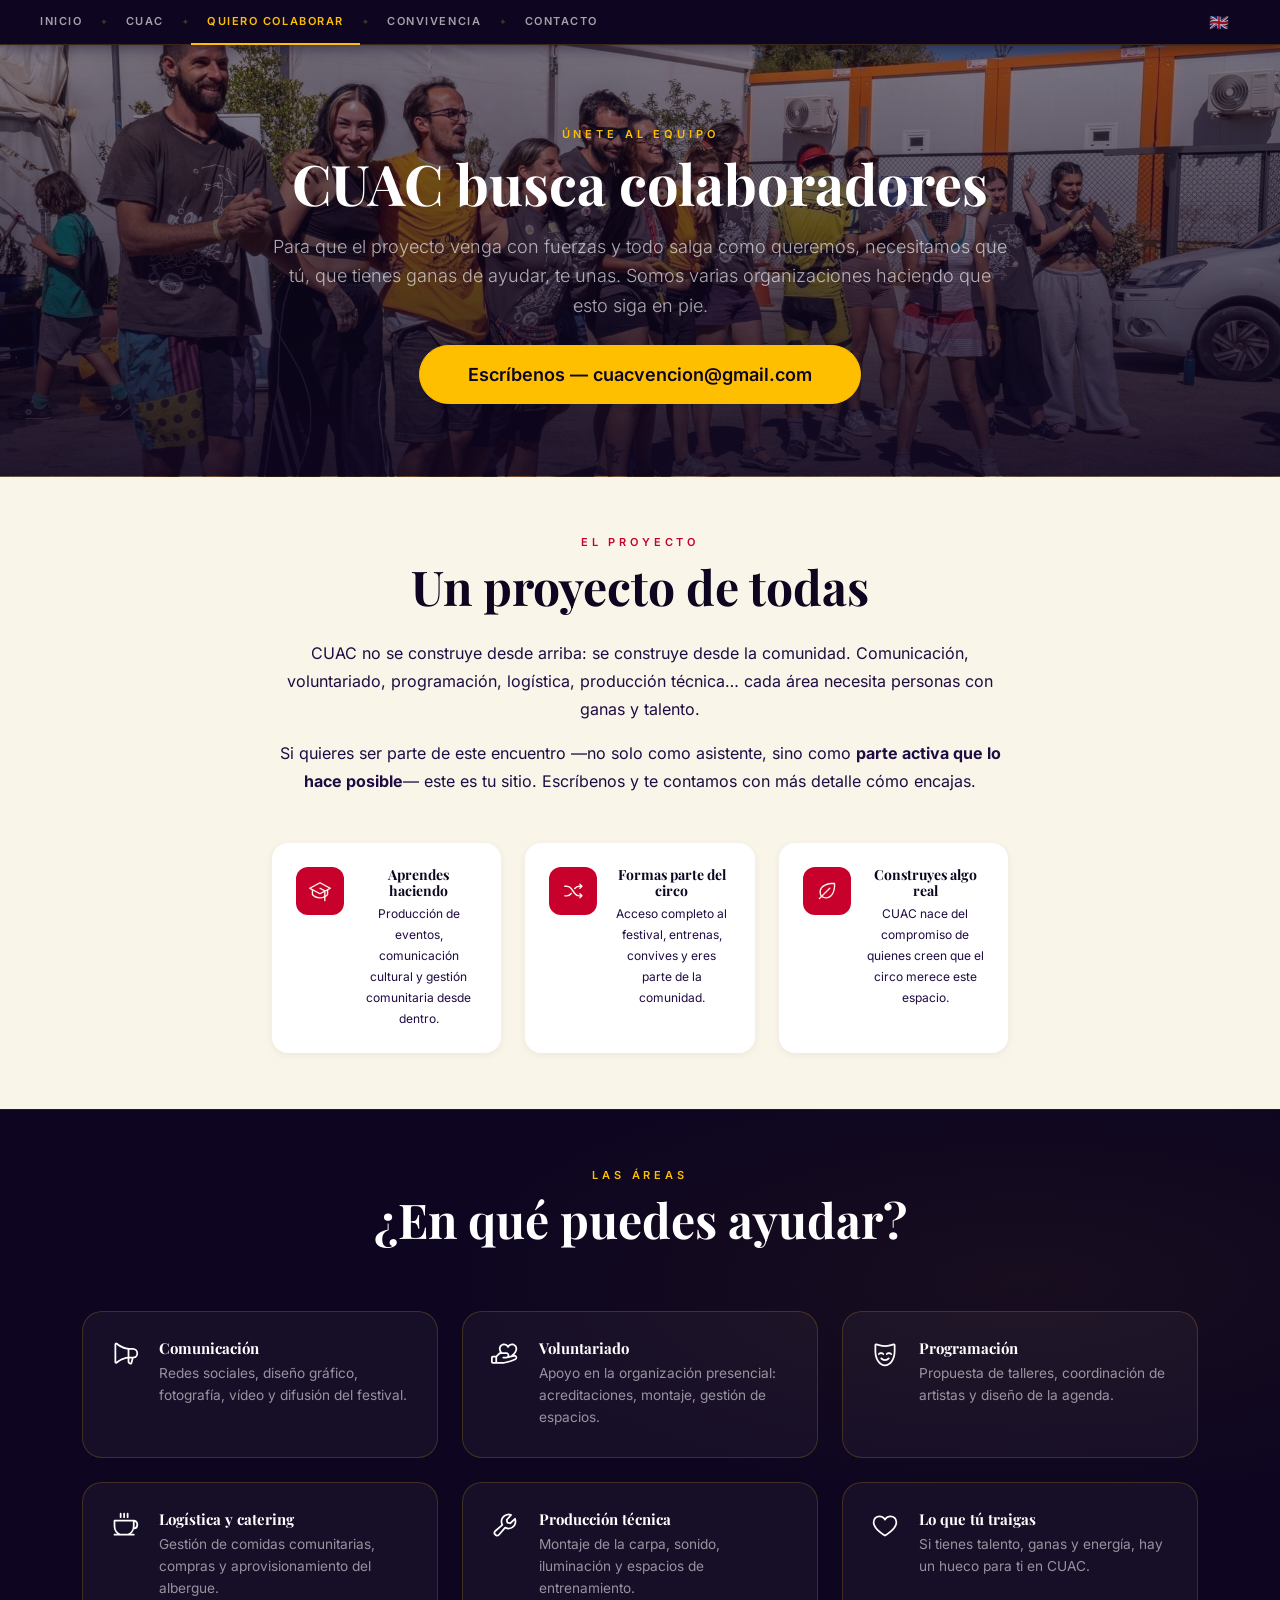
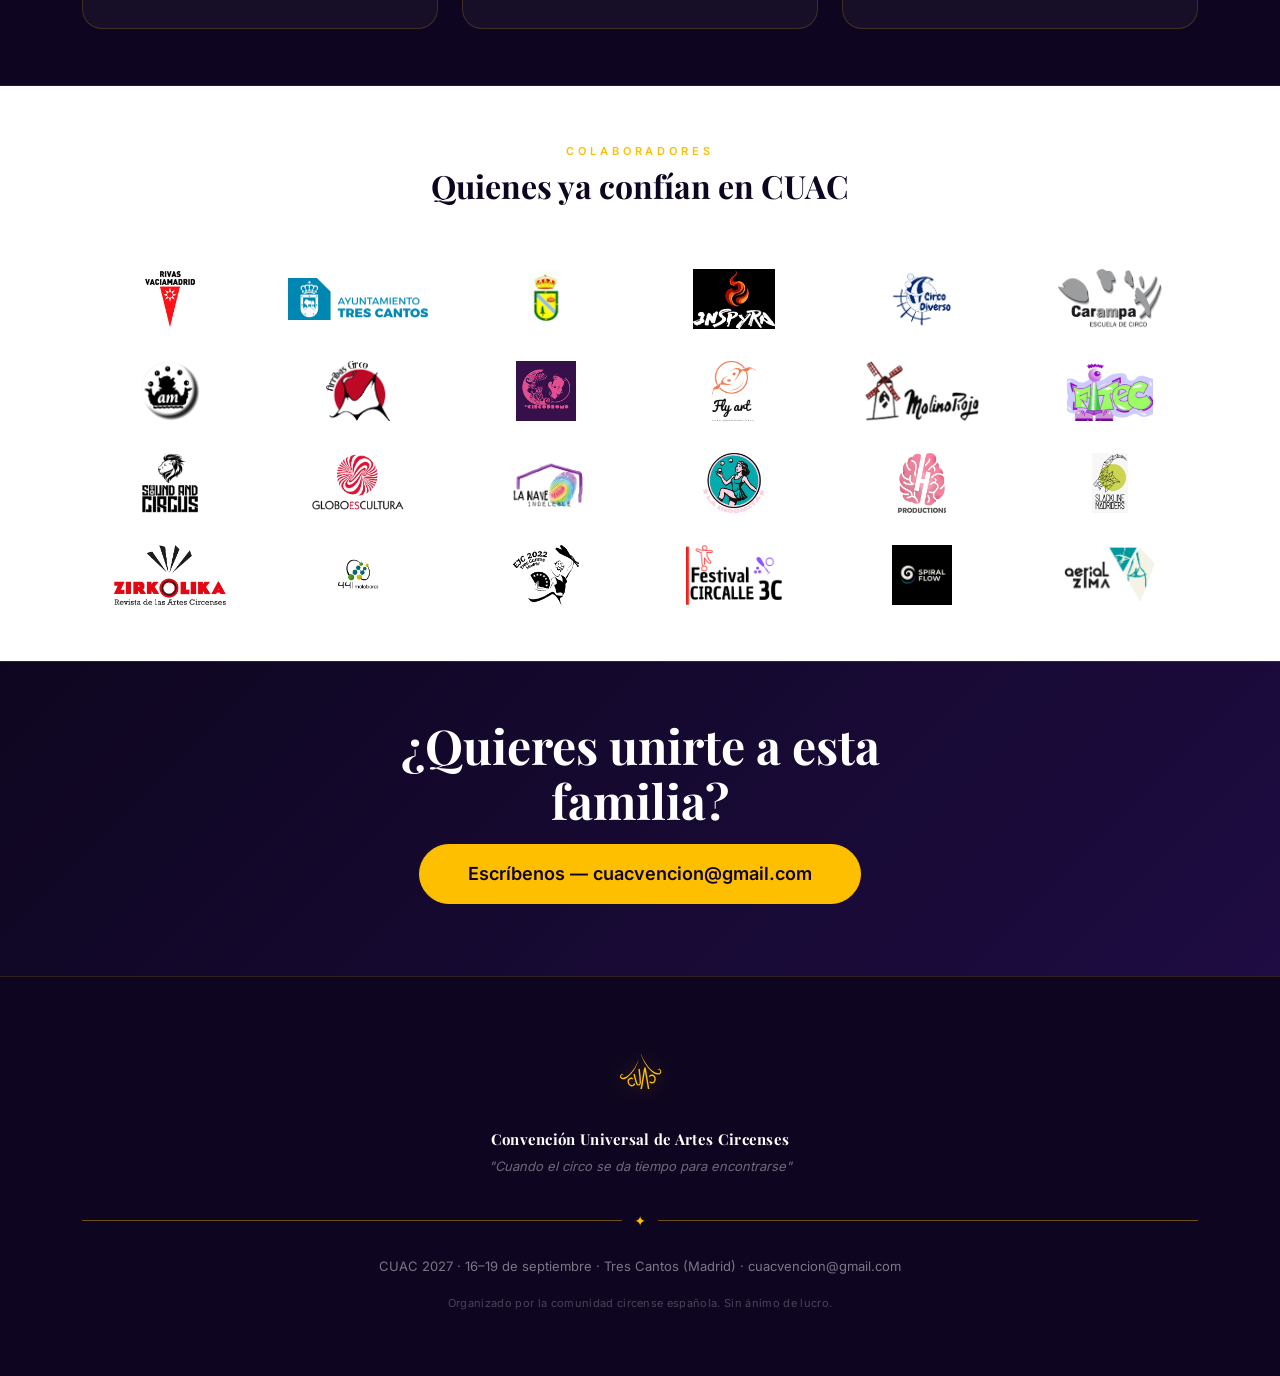
==== commit 5c70d55a: "Deploy cuac e4cd335882a6477eef2f0d7115046597054c4d83" ====
--- a/colaborar/index.html
+++ b/colaborar/index.html
@@ -32,10 +32,10 @@
 
     gtag('config', 'G-E0GTVYF3SX');
   </script>
-<style>@font-face{font-family:Inter;font-style:normal;font-weight:300;font-display:swap;src:url(/fonts/inter-latin-300-normal.woff2) format("woff2");unicode-range:U+0000-00FF,U+0131,U+0152-0153,U+02BB-02BC,U+02C6,U+02DA,U+02DC,U+0304,U+0308,U+0329,U+2000-206F,U+20AC,U+2122,U+2191,U+2193,U+2212,U+2215,U+FEFF,U+FFFD}@font-face{font-family:Inter;font-style:normal;font-weight:400;font-display:swap;src:url(/fonts/inter-latin-400-normal.woff2) format("woff2");unicode-range:U+0000-00FF,U+0131,U+0152-0153,U+02BB-02BC,U+02C6,U+02DA,U+02DC,U+0304,U+0308,U+0329,U+2000-206F,U+20AC,U+2122,U+2191,U+2193,U+2212,U+2215,U+FEFF,U+FFFD}@font-face{font-family:Inter;font-style:normal;font-weight:500;font-display:swap;src:url(/fonts/inter-latin-500-normal.woff2) format("woff2");unicode-range:U+0000-00FF,U+0131,U+0152-0153,U+02BB-02BC,U+02C6,U+02DA,U+02DC,U+0304,U+0308,U+0329,U+2000-206F,U+20AC,U+2122,U+2191,U+2193,U+2212,U+2215,U+FEFF,U+FFFD}@font-face{font-family:Inter;font-style:normal;font-weight:600;font-display:swap;src:url(/fonts/inter-latin-600-normal.woff2) format("woff2");unicode-range:U+0000-00FF,U+0131,U+0152-0153,U+02BB-02BC,U+02C6,U+02DA,U+02DC,U+0304,U+0308,U+0329,U+2000-206F,U+20AC,U+2122,U+2191,U+2193,U+2212,U+2215,U+FEFF,U+FFFD}@font-face{font-family:Inter;font-style:normal;font-weight:700;font-display:swap;src:url(/fonts/inter-latin-700-normal.woff2) format("woff2");unicode-range:U+0000-00FF,U+0131,U+0152-0153,U+02BB-02BC,U+02C6,U+02DA,U+02DC,U+0304,U+0308,U+0329,U+2000-206F,U+20AC,U+2122,U+2191,U+2193,U+2212,U+2215,U+FEFF,U+FFFD}@font-face{font-family:Playfair Display;font-style:normal;font-weight:700;font-display:swap;src:url(/fonts/playfair-display-latin-700-normal.woff2) format("woff2");unicode-range:U+0000-00FF,U+0131,U+0152-0153,U+02BB-02BC,U+02C6,U+02DA,U+02DC,U+0304,U+0308,U+0329,U+2000-206F,U+20AC,U+2122,U+2191,U+2193,U+2212,U+2215,U+FEFF,U+FFFD}@font-face{font-family:Playfair Display;font-style:italic;font-weight:700;font-display:swap;src:url(/fonts/playfair-display-latin-700-italic.woff2) format("woff2");unicode-range:U+0000-00FF,U+0131,U+0152-0153,U+02BB-02BC,U+02C6,U+02DA,U+02DC,U+0304,U+0308,U+0329,U+2000-206F,U+20AC,U+2122,U+2191,U+2193,U+2212,U+2215,U+FEFF,U+FFFD}@font-face{font-family:Playfair Display;font-style:normal;font-weight:900;font-display:swap;src:url(/fonts/playfair-display-latin-900-normal.woff2) format("woff2");unicode-range:U+0000-00FF,U+0131,U+0152-0153,U+02BB-02BC,U+02C6,U+02DA,U+02DC,U+0304,U+0308,U+0329,U+2000-206F,U+20AC,U+2122,U+2191,U+2193,U+2212,U+2215,U+FEFF,U+FFFD}@font-face{font-family:Playfair Display;font-style:italic;font-weight:900;font-display:swap;src:url(/fonts/playfair-display-latin-900-italic.woff2) format("woff2");unicode-range:U+0000-00FF,U+0131,U+0152-0153,U+02BB-02BC,U+02C6,U+02DA,U+02DC,U+0304,U+0308,U+0329,U+2000-206F,U+20AC,U+2122,U+2191,U+2193,U+2212,U+2215,U+FEFF,U+FFFD}@font-face{font-family:Fira Code;font-style:normal;font-weight:400;font-display:swap;src:url(/fonts/fira-code-latin-400-normal.woff2) format("woff2");unicode-range:U+0000-00FF,U+0131,U+0152-0153,U+02BB-02BC,U+02C6,U+02DA,U+02DC,U+0304,U+0308,U+0329,U+2000-206F,U+20AC,U+2122,U+2191,U+2193,U+2212,U+2215,U+FEFF,U+FFFD}@font-face{font-family:Fira Code;font-style:normal;font-weight:500;font-display:swap;src:url(/fonts/fira-code-latin-500-normal.woff2) format("woff2");unicode-range:U+0000-00FF,U+0131,U+0152-0153,U+02BB-02BC,U+02C6,U+02DA,U+02DC,U+0304,U+0308,U+0329,U+2000-206F,U+20AC,U+2122,U+2191,U+2193,U+2212,U+2215,U+FEFF,U+FFFD}:root{--bs-blue: #0d6efd;--bs-indigo: #6610f2;--bs-purple: #6f42c1;--bs-pink: #d63384;--bs-red: #dc3545;--bs-orange: #fd7e14;--bs-yellow: #ffc107;--bs-green: #198754;--bs-teal: #20c997;--bs-cyan: #0dcaf0;--bs-black: #000;--bs-white: #fff;--bs-gray: #6c757d;--bs-gray-dark: #343a40;--bs-gray-100: #f8f9fa;--bs-gray-200: #e9ecef;--bs-gray-300: #dee2e6;--bs-gray-400: #ced4da;--bs-gray-500: #adb5bd;--bs-gray-600: #6c757d;--bs-gray-700: #495057;--bs-gray-800: #343a40;--bs-gray-900: #212529;--bs-primary: #FEBF00;--bs-secondary: #1E0C42;--bs-success: #2d8a4e;--bs-info: #4a90d9;--bs-warning: #C99400;--bs-danger: #C8002C;--bs-light: #FAF5E9;--bs-dark: #0E0620;--bs-gold: #FEBF00;--bs-midnight: #0E0620;--bs-purple: #1E0C42;--bs-crimson: #C8002C;--bs-cream: #FAF5E9;--bs-primary-rgb: 254, 191, 0;--bs-secondary-rgb: 30, 12, 66;--bs-success-rgb: 45, 138, 78;--bs-info-rgb: 74, 144, 217;--bs-warning-rgb: 201, 148, 0;--bs-danger-rgb: 200, 0, 44;--bs-light-rgb: 250, 245, 233;--bs-dark-rgb: 14, 6, 32;--bs-gold-rgb: 254, 191, 0;--bs-midnight-rgb: 14, 6, 32;--bs-purple-rgb: 30, 12, 66;--bs-crimson-rgb: 200, 0, 44;--bs-cream-rgb: 250, 245, 233;--bs-primary-text-emphasis: rgb(101.6, 76.4, 0);--bs-secondary-text-emphasis: rgb(12, 4.8, 26.4);--bs-success-text-emphasis: rgb(18, 55.2, 31.2);--bs-info-text-emphasis: rgb(29.6, 57.6, 86.8);--bs-warning-text-emphasis: rgb(80.4, 59.2, 0);--bs-danger-text-emphasis: rgb(80, 0, 17.6);--bs-light-text-emphasis: #495057;--bs-dark-text-emphasis: #495057;--bs-primary-bg-subtle: rgb(254.8, 242.2, 204);--bs-secondary-bg-subtle: rgb(210, 206.4, 217.2);--bs-success-bg-subtle: rgb(213, 231.6, 219.6);--bs-info-bg-subtle: rgb(218.8, 232.8, 247.4);--bs-warning-bg-subtle: rgb(244.2, 233.6, 204);--bs-danger-bg-subtle: rgb(244, 204, 212.8);--bs-light-bg-subtle: rgb(251.5, 252, 252.5);--bs-dark-bg-subtle: #ced4da;--bs-primary-border-subtle: rgb(254.6, 229.4, 153);--bs-secondary-border-subtle: rgb(165, 157.8, 179.4);--bs-success-border-subtle: rgb(171, 208.2, 184.2);--bs-info-border-subtle: rgb(182.6, 210.6, 239.8);--bs-warning-border-subtle: rgb(233.4, 212.2, 153);--bs-danger-border-subtle: rgb(233, 153, 170.6);--bs-light-border-subtle: #e9ecef;--bs-dark-border-subtle: #adb5bd;--bs-white-rgb: 255, 255, 255;--bs-black-rgb: 0, 0, 0;--bs-font-sans-serif: "Inter", system-ui, -apple-system, sans-serif;--bs-font-monospace: "Fira Code", "Courier New", monospace;--bs-gradient: linear-gradient(180deg, rgba(255, 255, 255, .15), rgba(255, 255, 255, 0));--bs-body-font-family: "Inter", system-ui, -apple-system, sans-serif;--bs-body-font-size: 1rem;--bs-body-font-weight: 400;--bs-body-line-height: 1.65;--bs-body-color: #0E0620;--bs-body-color-rgb: 14, 6, 32;--bs-body-bg: #FFFDF5;--bs-body-bg-rgb: 255, 253, 245;--bs-emphasis-color: #000;--bs-emphasis-color-rgb: 0, 0, 0;--bs-secondary-color: #6B6570;--bs-secondary-color-rgb: 107, 101, 112;--bs-secondary-bg: #e9ecef;--bs-secondary-bg-rgb: 233, 236, 239;--bs-tertiary-color: rgba(14, 6, 32, .5);--bs-tertiary-color-rgb: 14, 6, 32;--bs-tertiary-bg: #f8f9fa;--bs-tertiary-bg-rgb: 248, 249, 250;--bs-heading-color: #0E0620;--bs-link-color: #C99400;--bs-link-color-rgb: 201, 148, 0;--bs-link-decoration: none;--bs-link-hover-color: #C8002C;--bs-link-hover-color-rgb: 200, 0, 44;--bs-link-hover-decoration: underline;--bs-code-color: #d63384;--bs-highlight-color: #0E0620;--bs-highlight-bg: rgb(255, 242.6, 205.4);--bs-border-width: 1px;--bs-border-style: solid;--bs-border-color: #E8E3F0;--bs-border-color-translucent: rgba(0, 0, 0, .175);--bs-border-radius: .75rem;--bs-border-radius-sm: .5rem;--bs-border-radius-lg: 1rem;--bs-border-radius-xl: 1.25rem;--bs-border-radius-xxl: 1.5rem;--bs-border-radius-2xl: var(--bs-border-radius-xxl);--bs-border-radius-pill: 50rem;--bs-box-shadow: 0 4px 24px rgba(14, 6, 32, .08);--bs-box-shadow-sm: 0 2px 8px rgba(14, 6, 32, .06);--bs-box-shadow-lg: 0 8px 48px rgba(14, 6, 32, .14);--bs-box-shadow-inset: inset 0 1px 2px rgba(14, 6, 32, .08);--bs-focus-ring-width: .25rem;--bs-focus-ring-opacity: .25;--bs-focus-ring-color: rgba(254, 191, 0, .25);--bs-form-valid-color: #2d8a4e;--bs-form-valid-border-color: #2d8a4e;--bs-form-invalid-color: #C8002C;--bs-form-invalid-border-color: #C8002C}*,*:before,*:after{box-sizing:border-box}@media(prefers-reduced-motion:no-preference){:root{scroll-behavior:smooth}}body{margin:0;font-family:var(--bs-body-font-family);font-size:var(--bs-body-font-size);font-weight:var(--bs-body-font-weight);line-height:var(--bs-body-line-height);color:var(--bs-body-color);text-align:var(--bs-body-text-align);background-color:var(--bs-body-bg);-webkit-text-size-adjust:100%;-webkit-tap-highlight-color:rgba(0,0,0,0)}.h6,h3,h2,.h2,h1,.h1{margin-top:0;margin-bottom:.5rem;font-family:Playfair Display,Georgia,serif;font-weight:700;line-height:1.15;color:var(--bs-heading-color)}h1,.h1{font-size:clamp(2rem,5vw,3rem)}h2,.h2{font-size:clamp(1.5rem,3.5vw,2rem)}h3{font-size:calc(1.2625rem + .15vw)}@media(min-width:1200px){h3{font-size:1.375rem}}.h6{font-size:.875rem}p{margin-top:0;margin-bottom:1rem}.small{font-size:.75rem}a{color:rgba(var(--bs-link-color-rgb),var(--bs-link-opacity, 1));text-decoration:none}a:hover{--bs-link-color-rgb: var(--bs-link-hover-color-rgb);text-decoration:underline}a:not([href]):not([class]),a:not([href]):not([class]):hover{color:inherit;text-decoration:none}img,svg{vertical-align:middle}button{border-radius:0}button:focus:not(:focus-visible){outline:0}button{margin:0;font-family:inherit;font-size:inherit;line-height:inherit}button{text-transform:none}button,[type=button]{-webkit-appearance:button}button:not(:disabled),[type=button]:not(:disabled){cursor:pointer}.lead{font-size:1.125rem;font-weight:300}.display-4{font-family:Playfair Display,Georgia,serif;font-weight:900;line-height:1.15;font-size:calc(1.475rem + 2.7vw)}@media(min-width:1200px){.display-4{font-size:3.5rem}}.container{--bs-gutter-x: 1.5rem;--bs-gutter-y: 0;width:100%;padding-right:calc(var(--bs-gutter-x) * .5);padding-left:calc(var(--bs-gutter-x) * .5);margin-right:auto;margin-left:auto}@media(min-width:576px){.container{max-width:540px}}@media(min-width:768px){.container{max-width:720px}}@media(min-width:992px){.container{max-width:960px}}@media(min-width:1200px){.container{max-width:1140px}}@media(min-width:1400px){.container{max-width:1320px}}:root{--bs-breakpoint-xs: 0;--bs-breakpoint-sm: 576px;--bs-breakpoint-md: 768px;--bs-breakpoint-lg: 992px;--bs-breakpoint-xl: 1200px;--bs-breakpoint-xxl: 1400px}.row{--bs-gutter-x: 1.5rem;--bs-gutter-y: 0;display:flex;flex-wrap:wrap;margin-top:calc(-1 * var(--bs-gutter-y));margin-right:calc(-.5 * var(--bs-gutter-x));margin-left:calc(-.5 * var(--bs-gutter-x))}.row>*{flex-shrink:0;width:100%;max-width:100%;padding-right:calc(var(--bs-gutter-x) * .5);padding-left:calc(var(--bs-gutter-x) * .5);margin-top:var(--bs-gutter-y)}.col-12{flex:0 0 auto;width:100%}.g-4{--bs-gutter-x: 1.5rem}.g-4{--bs-gutter-y: 1.5rem}@media(min-width:576px){.col-sm-6{flex:0 0 auto;width:50%}}@media(min-width:768px){.col-md-4{flex:0 0 auto;width:33.33333333%}}@media(min-width:992px){.col-lg-4{flex:0 0 auto;width:33.33333333%}.col-lg-6{flex:0 0 auto;width:50%}.col-lg-7{flex:0 0 auto;width:58.33333333%}.col-lg-8{flex:0 0 auto;width:66.66666667%}}.btn{--bs-btn-padding-x: 1.5rem;--bs-btn-padding-y: .625rem;--bs-btn-font-family: Inter, system-ui, -apple-system, sans-serif;--bs-btn-font-size: 1rem;--bs-btn-font-weight: 600;--bs-btn-line-height: 1.65;--bs-btn-color: #0E0620;--bs-btn-bg: transparent;--bs-btn-border-width: var(--bs-border-width);--bs-btn-border-color: transparent;--bs-btn-border-radius: 50rem;--bs-btn-hover-border-color: transparent;--bs-btn-box-shadow: inset 0 1px 0 rgba(255, 255, 255, .15), 0 1px 1px rgba(0, 0, 0, .075);--bs-btn-disabled-opacity: .65;--bs-btn-focus-box-shadow: 0 0 0 .25rem rgba(var(--bs-btn-focus-shadow-rgb), .5);display:inline-block;padding:var(--bs-btn-padding-y) var(--bs-btn-padding-x);font-family:var(--bs-btn-font-family);font-size:var(--bs-btn-font-size);font-weight:var(--bs-btn-font-weight);line-height:var(--bs-btn-line-height);color:var(--bs-btn-color);text-align:center;vertical-align:middle;cursor:pointer;-webkit-user-select:none;user-select:none;border:var(--bs-btn-border-width) solid var(--bs-btn-border-color);border-radius:var(--bs-btn-border-radius);background-color:var(--bs-btn-bg);transition:color .2s ease,background-color .2s ease,border-color .2s ease,box-shadow .2s ease}@media(prefers-reduced-motion:reduce){.btn{transition:none}}.btn:hover{color:var(--bs-btn-hover-color);text-decoration:none;background-color:var(--bs-btn-hover-bg);border-color:var(--bs-btn-hover-border-color)}.btn:focus-visible{color:var(--bs-btn-hover-color);background-color:var(--bs-btn-hover-bg);border-color:var(--bs-btn-hover-border-color);outline:0;box-shadow:var(--bs-btn-focus-box-shadow)}.btn:first-child:active{color:var(--bs-btn-active-color);background-color:var(--bs-btn-active-bg);border-color:var(--bs-btn-active-border-color)}.btn:first-child:active:focus-visible{box-shadow:var(--bs-btn-focus-box-shadow)}.btn:disabled{color:var(--bs-btn-disabled-color);pointer-events:none;background-color:var(--bs-btn-disabled-bg);border-color:var(--bs-btn-disabled-border-color);opacity:var(--bs-btn-disabled-opacity)}.btn-primary{--bs-btn-color: #000;--bs-btn-bg: #FEBF00;--bs-btn-border-color: #FEBF00;--bs-btn-hover-color: #000;--bs-btn-hover-bg: rgb(254.15, 200.6, 38.25);--bs-btn-hover-border-color: rgb(254.1, 197.4, 25.5);--bs-btn-focus-shadow-rgb: 216, 162, 0;--bs-btn-active-color: #000;--bs-btn-active-bg: rgb(254.2, 203.8, 51);--bs-btn-active-border-color: rgb(254.1, 197.4, 25.5);--bs-btn-active-shadow: inset 0 3px 5px rgba(0, 0, 0, .125);--bs-btn-disabled-color: #000;--bs-btn-disabled-bg: #FEBF00;--bs-btn-disabled-border-color: #FEBF00}.btn-lg{--bs-btn-padding-y: .875rem;--bs-btn-padding-x: 2rem;--bs-btn-font-size: 1.125rem;--bs-btn-border-radius: 50rem}.card{--bs-card-spacer-y: 1.25rem;--bs-card-spacer-x: 1.5rem;--bs-card-title-spacer-y: .5rem;--bs-card-title-color: ;--bs-card-subtitle-color: ;--bs-card-border-width: var(--bs-border-width);--bs-card-border-color: #E8E3F0;--bs-card-border-radius: 1rem;--bs-card-box-shadow: 0 2px 8px rgba(14, 6, 32, .06);--bs-card-inner-border-radius: calc(1rem - (var(--bs-border-width)));--bs-card-cap-padding-y: .625rem;--bs-card-cap-padding-x: 1.5rem;--bs-card-cap-bg: transparent;--bs-card-cap-color: ;--bs-card-height: ;--bs-card-color: ;--bs-card-bg: #fff;--bs-card-img-overlay-padding: 1rem;--bs-card-group-margin: .75rem;position:relative;display:flex;flex-direction:column;min-width:0;height:var(--bs-card-height);color:var(--bs-body-color);word-wrap:break-word;background-color:var(--bs-card-bg);background-clip:border-box;border:var(--bs-card-border-width) solid var(--bs-card-border-color);border-radius:var(--bs-card-border-radius)}.card-body{flex:1 1 auto;padding:var(--bs-card-spacer-y) var(--bs-card-spacer-x);color:var(--bs-card-color)}:root{--bs-btn-close-filter: }:root{--bs-carousel-indicator-active-bg: #fff;--bs-carousel-caption-color: #fff;--bs-carousel-control-icon-filter: }.d-flex{display:flex!important}.d-none{display:none!important}.shadow-sm{box-shadow:var(--bs-box-shadow-sm)!important}.border-0{border:0!important}.h-100{height:100%!important}.flex-shrink-0{flex-shrink:0!important}.justify-content-center{justify-content:center!important}.mx-auto{margin-right:auto!important;margin-left:auto!important}.mt-2{margin-top:.5rem!important}.mb-0{margin-bottom:0!important}.mb-1{margin-bottom:.25rem!important}.mb-3{margin-bottom:1rem!important}.mb-4{margin-bottom:1.5rem!important}.mb-5{margin-bottom:3rem!important}.p-4{padding:1.5rem!important}.px-5{padding-right:3rem!important;padding-left:3rem!important}.gap-3{gap:1rem!important}.fw-bold{font-weight:700!important}.lh-lg{line-height:1.75!important}.text-center{text-align:center!important}.text-secondary{--bs-text-opacity: 1;color:rgba(var(--bs-secondary-rgb),var(--bs-text-opacity))!important}.text-white{--bs-text-opacity: 1;color:rgba(var(--bs-white-rgb),var(--bs-text-opacity))!important}.bg-cream{--bs-bg-opacity: 1;background-color:rgba(var(--bs-cream-rgb),var(--bs-bg-opacity))!important}.bg-white{--bs-bg-opacity: 1;background-color:rgba(var(--bs-white-rgb),var(--bs-bg-opacity))!important}@media(min-width:768px){.d-md-block{display:block!important}.d-md-none{display:none!important}}.section-label{display:block;font-size:.6875rem;letter-spacing:.35em;text-transform:uppercase;font-weight:600;color:#febf00;margin-bottom:.5rem}.bg-cream{background-color:#faf5e9!important;color:#0e0620}.bg-cream .section-label{color:#c8002c}.bg-cream .landing-highlight__icon{background:#c8002c;color:#faf5e9}.btn-primary{color:#0e0620;background-color:#febf00;border-color:#febf00;font-weight:600}.btn-primary:hover,.btn-primary:focus-visible{background-color:#c99400;border-color:#c99400;color:#0e0620}.btn-primary:active{background-color:#a57a00;border-color:#a57a00}.section-dark{background-color:#0e0620;color:#fff}.section-dark h1,.section-dark .h1,.section-dark h2,.section-dark h3{color:#fff}.star-divider{display:flex;align-items:center;gap:.75rem;color:#febf00;font-size:.875rem;margin:2rem 0}.star-divider:before,.star-divider:after{content:"";flex:1;height:1.5px;background:#febf00;opacity:.4}.landing-collaborators{display:flex;flex-wrap:wrap;gap:2rem 3rem;justify-content:center;align-items:center}.landing-collaborators__item{display:flex;align-items:center;justify-content:center}.landing-collaborators__item img{max-height:60px;max-width:140px;width:auto;height:auto;object-fit:contain}.landing-highlight__icon{width:3rem;height:3rem;min-width:3rem;background:#febf00;border-radius:.75rem;display:flex;align-items:center;justify-content:center;font-size:1.375rem;color:#0e0620}
-</style><link rel="stylesheet" href="styles-34GKRQF2.css" media="print" onload="this.media='all'"><noscript><link rel="stylesheet" href="styles-34GKRQF2.css"></noscript><style ng-app-id="ng">.mobile-nav__bar[_ngcontent-ng-c1440157811]{position:fixed;top:0;left:0;right:0;z-index:1050;display:flex;align-items:center;justify-content:space-between;height:3rem;padding:0 1rem;background-color:#0e0620;border-bottom:1px solid rgba(254,191,0,.18);box-shadow:0 2px 12px #0e062099}.mobile-nav__brand[_ngcontent-ng-c1440157811]{font-family:Playfair Display,serif;font-weight:700;font-size:1.125rem;color:#febf00;text-decoration:none;letter-spacing:.04em}.mobile-nav__brand[_ngcontent-ng-c1440157811]:hover{color:#ffd84d}.mobile-nav__toggle[_ngcontent-ng-c1440157811]{display:flex;align-items:center;justify-content:center;width:2.25rem;height:2.25rem;padding:0;border:none;background:transparent;cursor:pointer;-webkit-tap-highlight-color:transparent}.mobile-nav__icon[_ngcontent-ng-c1440157811]{display:flex;flex-direction:column;justify-content:center;align-items:center;width:1.5rem;height:1.25rem;position:relative}.mobile-nav__icon[_ngcontent-ng-c1440157811]   span[_ngcontent-ng-c1440157811]{display:block;width:100%;height:2px;background-color:#febf00;border-radius:1px;transition:transform .3s ease,opacity .2s ease;position:absolute}.mobile-nav__icon[_ngcontent-ng-c1440157811]   span[_ngcontent-ng-c1440157811]:nth-child(1){top:0}.mobile-nav__icon[_ngcontent-ng-c1440157811]   span[_ngcontent-ng-c1440157811]:nth-child(2){top:50%;transform:translateY(-50%)}.mobile-nav__icon[_ngcontent-ng-c1440157811]   span[_ngcontent-ng-c1440157811]:nth-child(3){bottom:0}.mobile-nav__icon.is-open[_ngcontent-ng-c1440157811]   span[_ngcontent-ng-c1440157811]:nth-child(1){top:50%;transform:translateY(-50%) rotate(45deg)}.mobile-nav__icon.is-open[_ngcontent-ng-c1440157811]   span[_ngcontent-ng-c1440157811]:nth-child(2){opacity:0}.mobile-nav__icon.is-open[_ngcontent-ng-c1440157811]   span[_ngcontent-ng-c1440157811]:nth-child(3){bottom:auto;top:50%;transform:translateY(-50%) rotate(-45deg)}.mobile-nav__backdrop[_ngcontent-ng-c1440157811]{position:fixed;inset:0;z-index:1040;background:#0e0620b3;-webkit-backdrop-filter:blur(4px);backdrop-filter:blur(4px);animation:_ngcontent-ng-c1440157811_mobileNavFadeIn .25s ease}.mobile-nav__panel[_ngcontent-ng-c1440157811]{position:fixed;top:3rem;right:0;width:min(80vw,20rem);height:calc(100vh - 3rem - env(safe-area-inset-bottom,0px));z-index:1060;background-color:#0e0620;border-left:1px solid rgba(254,191,0,.15);display:flex;flex-direction:column;padding:1.5rem 0 calc(1.5rem + env(safe-area-inset-bottom,0px));box-sizing:border-box;overflow-y:auto;animation:_ngcontent-ng-c1440157811_mobileNavSlideIn .3s ease}.mobile-nav__list[_ngcontent-ng-c1440157811]{list-style:none;padding:0;margin:0;flex:1}.mobile-nav__link[_ngcontent-ng-c1440157811]{display:block;padding:.875rem 1.5rem;font-family:Inter,sans-serif;font-size:.8125rem;font-weight:600;letter-spacing:.12em;text-transform:uppercase;color:#fff9;text-decoration:none;border-left:3px solid transparent;transition:color .2s,border-color .2s,background-color .2s}.mobile-nav__link[_ngcontent-ng-c1440157811]:hover{color:#febf00;background-color:#febf000d}.mobile-nav__link.is-active[_ngcontent-ng-c1440157811]{color:#febf00;border-left-color:#febf00;background-color:#febf0014}.mobile-nav__footer[_ngcontent-ng-c1440157811]{display:flex;align-items:center;justify-content:space-between;padding:1rem 1.5rem 0;border-top:1px solid rgba(254,191,0,.12);margin-top:auto}.mobile-nav__tickets[_ngcontent-ng-c1440157811]{font-size:.6875rem!important;letter-spacing:.1em;padding:.35em 1.25em!important;border-radius:50rem!important;white-space:nowrap}@keyframes _ngcontent-ng-c1440157811_mobileNavFadeIn{0%{opacity:0}to{opacity:1}}@keyframes _ngcontent-ng-c1440157811_mobileNavSlideIn{0%{transform:translate(100%)}to{transform:translate(0)}}</style><style ng-app-id="ng">.py-section[_ngcontent-ng-c1346669272]{padding-top:3.5rem;padding-bottom:3.5rem}@media(max-width:767px){.py-section[_ngcontent-ng-c1346669272]{padding-top:2.25rem;padding-bottom:2.25rem}}.landing-subnav[_ngcontent-ng-c1346669272]{position:sticky;top:0;z-index:100;background-color:#0e0620;border-bottom:1px solid rgba(254,191,0,.18);box-shadow:0 2px 16px #0e06208c}.landing-subnav__inner[_ngcontent-ng-c1346669272]{display:flex;align-items:center;justify-content:center;flex-wrap:wrap;gap:0;min-height:2.75rem;padding:0 1.5rem}@media(max-width:575px){.landing-subnav__inner[_ngcontent-ng-c1346669272]{justify-content:flex-start;overflow-x:auto;flex-wrap:nowrap;padding:0 1rem;scrollbar-width:none}.landing-subnav__inner[_ngcontent-ng-c1346669272]::-webkit-scrollbar{display:none}}.landing-subnav__link[_ngcontent-ng-c1346669272]{display:inline-flex;align-items:center;height:2.75rem;padding:0 1rem;font-family:Inter,sans-serif;font-size:.6875rem;font-weight:600;letter-spacing:.14em;text-transform:uppercase;color:#ffffff9e;text-decoration:none;white-space:nowrap;transition:color .2s;border-bottom:2px solid transparent;margin-bottom:-1px}.landing-subnav__link[_ngcontent-ng-c1346669272]:hover, .landing-subnav__link.active[_ngcontent-ng-c1346669272], .landing-subnav__link--active[_ngcontent-ng-c1346669272]{color:#febf00;border-bottom-color:#febf00}.landing-subnav__sep[_ngcontent-ng-c1346669272]{color:#febf0040;font-size:.55rem;padding:0 .125rem;pointer-events:none;flex-shrink:0}.landing-subnav__sep--spacer[_ngcontent-ng-c1346669272]{flex:1;min-width:1rem}@media(max-width:575px){.landing-subnav__sep--spacer[_ngcontent-ng-c1346669272]{display:none}}.landing-subnav__btn[_ngcontent-ng-c1346669272]{flex-shrink:0;font-size:.6875rem!important;letter-spacing:.1em;padding:.3rem 1.1rem!important}.landing-footer[_ngcontent-ng-c1346669272]{background:#0e0620;border-top:1.5px solid rgba(254,191,0,.15);padding:4rem 0 3rem}.landing-footer__logo[_ngcontent-ng-c1346669272]{width:3.5rem;height:auto;aspect-ratio:200/250;color:#febf00;filter:drop-shadow(0 0 10px rgba(254,191,0,.3))}.landing-footer__brand[_ngcontent-ng-c1346669272]{font-family:Playfair Display,serif;font-size:.9375rem;font-weight:700;color:#fff;letter-spacing:.02em}.landing-footer__tagline[_ngcontent-ng-c1346669272]{font-style:italic;font-size:.8125rem;color:#fff6}.landing-footer__copy[_ngcontent-ng-c1346669272]{font-size:.8125rem;color:#ffffff73}.landing-footer__copy[_ngcontent-ng-c1346669272]   a[_ngcontent-ng-c1346669272]{color:#c99400;text-decoration:underline}.landing-footer__copy[_ngcontent-ng-c1346669272]   a[_ngcontent-ng-c1346669272]:hover{color:#febf00}.landing-footer__legal[_ngcontent-ng-c1346669272]{font-size:.6875rem;color:#ffffff40;letter-spacing:.03em}.colaborar-hero[_ngcontent-ng-c1346669272]{padding:5rem 0 4.5rem;position:relative;overflow:hidden;background-color:#0e0620;background-image:linear-gradient(to bottom,#0e06207a,#0e0620e0),url(/img/voluntarios.jpg);background-size:cover;background-position:center 35%;border-bottom:1px solid rgba(254,191,0,.12)}.colaborar-area[_ngcontent-ng-c1346669272]{display:flex;align-items:flex-start;gap:1.25rem;padding:1.75rem;background:#ffffff0a;border:1.5px solid rgba(254,191,0,.18);border-radius:1.25rem;height:100%;transition:background .2s,border-color .2s}.colaborar-area[_ngcontent-ng-c1346669272]:hover{background:#febf000f;border-color:#febf0061}.colaborar-area__icon[_ngcontent-ng-c1346669272]{font-size:1.75rem;flex-shrink:0;line-height:1}.colaborar-area__title[_ngcontent-ng-c1346669272]{font-weight:700;font-size:.9375rem;color:#fff;margin-bottom:.375rem}.colaborar-area__desc[_ngcontent-ng-c1346669272]{font-size:.855rem;color:#ffffff8c;line-height:1.6;margin:0}.colaborar-areas[_ngcontent-ng-c1346669272]{background-color:#0e0620;background-image:radial-gradient(ellipse 65% 55% at 80% 30%,rgba(254,191,0,.04) 0%,transparent 70%);border-top:1px solid rgba(254,191,0,.1);border-bottom:1px solid rgba(254,191,0,.1)}.colaborar-partners[_ngcontent-ng-c1346669272]{display:flex;flex-wrap:wrap;gap:.625rem;justify-content:center}.colaborar-partners__tag[_ngcontent-ng-c1346669272]{display:inline-block;font-size:.75rem;font-weight:600;letter-spacing:.08em;text-transform:uppercase;padding:.45em 1em;border-radius:50rem;background:#0e06200f;border:1px solid rgba(14,6,32,.14);color:#0e0620b8;transition:background .15s,color .15s}.colaborar-partners__tag[_ngcontent-ng-c1346669272]:hover{background:#febf00;color:#0e0620;border-color:#febf00}.colaborar-cta[_ngcontent-ng-c1346669272]{background:linear-gradient(135deg,#0e0620,#1e0c42);border-top:1.5px solid rgba(254,191,0,.15)}</style><style ng-app-id="ng">.lang-switcher[_ngcontent-ng-c398097286]{display:inline-flex;align-items:center;gap:.3rem;background:none;border:none;padding:.2rem .4rem;border-radius:4px;cursor:pointer;color:inherit;opacity:.72;transition:opacity .2s;flex-shrink:0}.lang-switcher[_ngcontent-ng-c398097286]:hover{opacity:1}.lang-switcher__flag[_ngcontent-ng-c398097286]{font-size:1rem;line-height:1}.lang-switcher__code[_ngcontent-ng-c398097286]{font-size:.625rem;font-weight:700;letter-spacing:.1em;text-transform:uppercase}</style><style ng-app-id="ng">[_nghost-ng-c572653062]{display:inline-block;width:var(--ng-icon__size, 1em);height:var(--ng-icon__size, 1em);line-height:initial;vertical-align:initial;overflow:hidden}[_nghost-ng-c572653062]     svg{width:inherit;height:inherit;vertical-align:inherit}@layer ng-icon{[_nghost-ng-c572653062]{color:var(--ng-icon__color, currentColor)}}</style><script id="jsonld-organization" type="application/ld+json">{"@context":"https://schema.org","@type":"Organization","name":"CUAC — Convención Universal de Artes Circenses","url":"https://cuacvencion.org","logo":"https://cuacvencion.org/img/logo.png","email":"cuacvencion@gmail.com","sameAs":["https://www.instagram.com/cuacvencion","https://www.facebook.com/profile.php?id=61572730027794","https://www.tiktok.com/@cuacvencion"]}</script><meta property="og:title" content="Colabora con CUAC 2027 — Únete al equipo | CUAC 2027"><meta property="og:description" content="Forma parte del equipo que hace posible CUAC. Voluntariado, colaboración artística, patrocinio y apoyo logístico."><meta property="og:url" content="https://cuacvencion.org/colaborar"><meta name="twitter:title" content="Colabora con CUAC 2027 — Únete al equipo | CUAC 2027"><meta name="twitter:description" content="Forma parte del equipo que hace posible CUAC. Voluntariado, colaboración artística, patrocinio y apoyo logístico."><meta name="twitter:image" content="https://cuacvencion.org/img/og-image.jpg"><link rel="canonical" href="https://cuacvencion.org/colaborar"></head>
+<style>@font-face{font-family:Inter;font-style:normal;font-weight:300;font-display:swap;src:url(/fonts/inter-latin-300-normal.woff2) format("woff2");unicode-range:U+0000-00FF,U+0131,U+0152-0153,U+02BB-02BC,U+02C6,U+02DA,U+02DC,U+0304,U+0308,U+0329,U+2000-206F,U+20AC,U+2122,U+2191,U+2193,U+2212,U+2215,U+FEFF,U+FFFD}@font-face{font-family:Inter;font-style:normal;font-weight:400;font-display:swap;src:url(/fonts/inter-latin-400-normal.woff2) format("woff2");unicode-range:U+0000-00FF,U+0131,U+0152-0153,U+02BB-02BC,U+02C6,U+02DA,U+02DC,U+0304,U+0308,U+0329,U+2000-206F,U+20AC,U+2122,U+2191,U+2193,U+2212,U+2215,U+FEFF,U+FFFD}@font-face{font-family:Inter;font-style:normal;font-weight:500;font-display:swap;src:url(/fonts/inter-latin-500-normal.woff2) format("woff2");unicode-range:U+0000-00FF,U+0131,U+0152-0153,U+02BB-02BC,U+02C6,U+02DA,U+02DC,U+0304,U+0308,U+0329,U+2000-206F,U+20AC,U+2122,U+2191,U+2193,U+2212,U+2215,U+FEFF,U+FFFD}@font-face{font-family:Inter;font-style:normal;font-weight:600;font-display:swap;src:url(/fonts/inter-latin-600-normal.woff2) format("woff2");unicode-range:U+0000-00FF,U+0131,U+0152-0153,U+02BB-02BC,U+02C6,U+02DA,U+02DC,U+0304,U+0308,U+0329,U+2000-206F,U+20AC,U+2122,U+2191,U+2193,U+2212,U+2215,U+FEFF,U+FFFD}@font-face{font-family:Inter;font-style:normal;font-weight:700;font-display:swap;src:url(/fonts/inter-latin-700-normal.woff2) format("woff2");unicode-range:U+0000-00FF,U+0131,U+0152-0153,U+02BB-02BC,U+02C6,U+02DA,U+02DC,U+0304,U+0308,U+0329,U+2000-206F,U+20AC,U+2122,U+2191,U+2193,U+2212,U+2215,U+FEFF,U+FFFD}@font-face{font-family:Playfair Display;font-style:normal;font-weight:700;font-display:swap;src:url(/fonts/playfair-display-latin-700-normal.woff2) format("woff2");unicode-range:U+0000-00FF,U+0131,U+0152-0153,U+02BB-02BC,U+02C6,U+02DA,U+02DC,U+0304,U+0308,U+0329,U+2000-206F,U+20AC,U+2122,U+2191,U+2193,U+2212,U+2215,U+FEFF,U+FFFD}@font-face{font-family:Playfair Display;font-style:italic;font-weight:700;font-display:swap;src:url(/fonts/playfair-display-latin-700-italic.woff2) format("woff2");unicode-range:U+0000-00FF,U+0131,U+0152-0153,U+02BB-02BC,U+02C6,U+02DA,U+02DC,U+0304,U+0308,U+0329,U+2000-206F,U+20AC,U+2122,U+2191,U+2193,U+2212,U+2215,U+FEFF,U+FFFD}@font-face{font-family:Playfair Display;font-style:normal;font-weight:900;font-display:swap;src:url(/fonts/playfair-display-latin-900-normal.woff2) format("woff2");unicode-range:U+0000-00FF,U+0131,U+0152-0153,U+02BB-02BC,U+02C6,U+02DA,U+02DC,U+0304,U+0308,U+0329,U+2000-206F,U+20AC,U+2122,U+2191,U+2193,U+2212,U+2215,U+FEFF,U+FFFD}@font-face{font-family:Playfair Display;font-style:italic;font-weight:900;font-display:swap;src:url(/fonts/playfair-display-latin-900-italic.woff2) format("woff2");unicode-range:U+0000-00FF,U+0131,U+0152-0153,U+02BB-02BC,U+02C6,U+02DA,U+02DC,U+0304,U+0308,U+0329,U+2000-206F,U+20AC,U+2122,U+2191,U+2193,U+2212,U+2215,U+FEFF,U+FFFD}@font-face{font-family:Fira Code;font-style:normal;font-weight:400;font-display:swap;src:url(/fonts/fira-code-latin-400-normal.woff2) format("woff2");unicode-range:U+0000-00FF,U+0131,U+0152-0153,U+02BB-02BC,U+02C6,U+02DA,U+02DC,U+0304,U+0308,U+0329,U+2000-206F,U+20AC,U+2122,U+2191,U+2193,U+2212,U+2215,U+FEFF,U+FFFD}@font-face{font-family:Fira Code;font-style:normal;font-weight:500;font-display:swap;src:url(/fonts/fira-code-latin-500-normal.woff2) format("woff2");unicode-range:U+0000-00FF,U+0131,U+0152-0153,U+02BB-02BC,U+02C6,U+02DA,U+02DC,U+0304,U+0308,U+0329,U+2000-206F,U+20AC,U+2122,U+2191,U+2193,U+2212,U+2215,U+FEFF,U+FFFD}:root{--bs-blue: #0d6efd;--bs-indigo: #6610f2;--bs-purple: #6f42c1;--bs-pink: #d63384;--bs-red: #dc3545;--bs-orange: #fd7e14;--bs-yellow: #ffc107;--bs-green: #198754;--bs-teal: #20c997;--bs-cyan: #0dcaf0;--bs-black: #000;--bs-white: #fff;--bs-gray: #6c757d;--bs-gray-dark: #343a40;--bs-gray-100: #f8f9fa;--bs-gray-200: #e9ecef;--bs-gray-300: #dee2e6;--bs-gray-400: #ced4da;--bs-gray-500: #adb5bd;--bs-gray-600: #6c757d;--bs-gray-700: #495057;--bs-gray-800: #343a40;--bs-gray-900: #212529;--bs-primary: #FEBF00;--bs-secondary: #1E0C42;--bs-success: #2d8a4e;--bs-info: #4a90d9;--bs-warning: #C99400;--bs-danger: #C8002C;--bs-light: #FAF5E9;--bs-dark: #0E0620;--bs-gold: #FEBF00;--bs-midnight: #0E0620;--bs-purple: #1E0C42;--bs-crimson: #C8002C;--bs-cream: #FAF5E9;--bs-primary-rgb: 254, 191, 0;--bs-secondary-rgb: 30, 12, 66;--bs-success-rgb: 45, 138, 78;--bs-info-rgb: 74, 144, 217;--bs-warning-rgb: 201, 148, 0;--bs-danger-rgb: 200, 0, 44;--bs-light-rgb: 250, 245, 233;--bs-dark-rgb: 14, 6, 32;--bs-gold-rgb: 254, 191, 0;--bs-midnight-rgb: 14, 6, 32;--bs-purple-rgb: 30, 12, 66;--bs-crimson-rgb: 200, 0, 44;--bs-cream-rgb: 250, 245, 233;--bs-primary-text-emphasis: rgb(101.6, 76.4, 0);--bs-secondary-text-emphasis: rgb(12, 4.8, 26.4);--bs-success-text-emphasis: rgb(18, 55.2, 31.2);--bs-info-text-emphasis: rgb(29.6, 57.6, 86.8);--bs-warning-text-emphasis: rgb(80.4, 59.2, 0);--bs-danger-text-emphasis: rgb(80, 0, 17.6);--bs-light-text-emphasis: #495057;--bs-dark-text-emphasis: #495057;--bs-primary-bg-subtle: rgb(254.8, 242.2, 204);--bs-secondary-bg-subtle: rgb(210, 206.4, 217.2);--bs-success-bg-subtle: rgb(213, 231.6, 219.6);--bs-info-bg-subtle: rgb(218.8, 232.8, 247.4);--bs-warning-bg-subtle: rgb(244.2, 233.6, 204);--bs-danger-bg-subtle: rgb(244, 204, 212.8);--bs-light-bg-subtle: rgb(251.5, 252, 252.5);--bs-dark-bg-subtle: #ced4da;--bs-primary-border-subtle: rgb(254.6, 229.4, 153);--bs-secondary-border-subtle: rgb(165, 157.8, 179.4);--bs-success-border-subtle: rgb(171, 208.2, 184.2);--bs-info-border-subtle: rgb(182.6, 210.6, 239.8);--bs-warning-border-subtle: rgb(233.4, 212.2, 153);--bs-danger-border-subtle: rgb(233, 153, 170.6);--bs-light-border-subtle: #e9ecef;--bs-dark-border-subtle: #adb5bd;--bs-white-rgb: 255, 255, 255;--bs-black-rgb: 0, 0, 0;--bs-font-sans-serif: "Inter", system-ui, -apple-system, sans-serif;--bs-font-monospace: "Fira Code", "Courier New", monospace;--bs-gradient: linear-gradient(180deg, rgba(255, 255, 255, .15), rgba(255, 255, 255, 0));--bs-body-font-family: "Inter", system-ui, -apple-system, sans-serif;--bs-body-font-size: 1rem;--bs-body-font-weight: 400;--bs-body-line-height: 1.65;--bs-body-color: #0E0620;--bs-body-color-rgb: 14, 6, 32;--bs-body-bg: #FFFDF5;--bs-body-bg-rgb: 255, 253, 245;--bs-emphasis-color: #000;--bs-emphasis-color-rgb: 0, 0, 0;--bs-secondary-color: #6B6570;--bs-secondary-color-rgb: 107, 101, 112;--bs-secondary-bg: #e9ecef;--bs-secondary-bg-rgb: 233, 236, 239;--bs-tertiary-color: rgba(14, 6, 32, .5);--bs-tertiary-color-rgb: 14, 6, 32;--bs-tertiary-bg: #f8f9fa;--bs-tertiary-bg-rgb: 248, 249, 250;--bs-heading-color: #0E0620;--bs-link-color: #C99400;--bs-link-color-rgb: 201, 148, 0;--bs-link-decoration: none;--bs-link-hover-color: #C8002C;--bs-link-hover-color-rgb: 200, 0, 44;--bs-link-hover-decoration: underline;--bs-code-color: #d63384;--bs-highlight-color: #0E0620;--bs-highlight-bg: rgb(255, 242.6, 205.4);--bs-border-width: 1px;--bs-border-style: solid;--bs-border-color: #E8E3F0;--bs-border-color-translucent: rgba(0, 0, 0, .175);--bs-border-radius: .75rem;--bs-border-radius-sm: .5rem;--bs-border-radius-lg: 1rem;--bs-border-radius-xl: 1.25rem;--bs-border-radius-xxl: 1.5rem;--bs-border-radius-2xl: var(--bs-border-radius-xxl);--bs-border-radius-pill: 50rem;--bs-box-shadow: 0 4px 24px rgba(14, 6, 32, .08);--bs-box-shadow-sm: 0 2px 8px rgba(14, 6, 32, .06);--bs-box-shadow-lg: 0 8px 48px rgba(14, 6, 32, .14);--bs-box-shadow-inset: inset 0 1px 2px rgba(14, 6, 32, .08);--bs-focus-ring-width: .25rem;--bs-focus-ring-opacity: .25;--bs-focus-ring-color: rgba(254, 191, 0, .25);--bs-form-valid-color: #2d8a4e;--bs-form-valid-border-color: #2d8a4e;--bs-form-invalid-color: #C8002C;--bs-form-invalid-border-color: #C8002C}*,*:before,*:after{box-sizing:border-box}@media(prefers-reduced-motion:no-preference){:root{scroll-behavior:smooth}}body{margin:0;font-family:var(--bs-body-font-family);font-size:var(--bs-body-font-size);font-weight:var(--bs-body-font-weight);line-height:var(--bs-body-line-height);color:var(--bs-body-color);text-align:var(--bs-body-text-align);background-color:var(--bs-body-bg);-webkit-text-size-adjust:100%;-webkit-tap-highlight-color:rgba(0,0,0,0)}.h6,h3,h2,.h2,h1,.h1{margin-top:0;margin-bottom:.5rem;font-family:Playfair Display,Georgia,serif;font-weight:700;line-height:1.15;color:var(--bs-heading-color)}h1,.h1{font-size:clamp(2rem,5vw,3rem)}h2,.h2{font-size:clamp(1.5rem,3.5vw,2rem)}h3{font-size:calc(1.2625rem + .15vw)}@media(min-width:1200px){h3{font-size:1.375rem}}.h6{font-size:.875rem}p{margin-top:0;margin-bottom:1rem}.small{font-size:.75rem}a{color:rgba(var(--bs-link-color-rgb),var(--bs-link-opacity, 1));text-decoration:none}a:hover{--bs-link-color-rgb: var(--bs-link-hover-color-rgb);text-decoration:underline}a:not([href]):not([class]),a:not([href]):not([class]):hover{color:inherit;text-decoration:none}img,svg{vertical-align:middle}button{border-radius:0}button:focus:not(:focus-visible){outline:0}button{margin:0;font-family:inherit;font-size:inherit;line-height:inherit}button{text-transform:none}button,[type=button]{-webkit-appearance:button}button:not(:disabled),[type=button]:not(:disabled){cursor:pointer}.lead{font-size:1.125rem;font-weight:300}.display-4{font-family:Playfair Display,Georgia,serif;font-weight:900;line-height:1.15;font-size:calc(1.475rem + 2.7vw)}@media(min-width:1200px){.display-4{font-size:3.5rem}}.container{--bs-gutter-x: 1.5rem;--bs-gutter-y: 0;width:100%;padding-right:calc(var(--bs-gutter-x) * .5);padding-left:calc(var(--bs-gutter-x) * .5);margin-right:auto;margin-left:auto}@media(min-width:576px){.container{max-width:540px}}@media(min-width:768px){.container{max-width:720px}}@media(min-width:992px){.container{max-width:960px}}@media(min-width:1200px){.container{max-width:1140px}}@media(min-width:1400px){.container{max-width:1320px}}:root{--bs-breakpoint-xs: 0;--bs-breakpoint-sm: 576px;--bs-breakpoint-md: 768px;--bs-breakpoint-lg: 992px;--bs-breakpoint-xl: 1200px;--bs-breakpoint-xxl: 1400px}.row{--bs-gutter-x: 1.5rem;--bs-gutter-y: 0;display:flex;flex-wrap:wrap;margin-top:calc(-1 * var(--bs-gutter-y));margin-right:calc(-.5 * var(--bs-gutter-x));margin-left:calc(-.5 * var(--bs-gutter-x))}.row>*{flex-shrink:0;width:100%;max-width:100%;padding-right:calc(var(--bs-gutter-x) * .5);padding-left:calc(var(--bs-gutter-x) * .5);margin-top:var(--bs-gutter-y)}.col-12{flex:0 0 auto;width:100%}.g-4{--bs-gutter-x: 1.5rem}.g-4{--bs-gutter-y: 1.5rem}@media(min-width:576px){.col-sm-6{flex:0 0 auto;width:50%}}@media(min-width:768px){.col-md-4{flex:0 0 auto;width:33.33333333%}}@media(min-width:992px){.col-lg-4{flex:0 0 auto;width:33.33333333%}.col-lg-6{flex:0 0 auto;width:50%}.col-lg-7{flex:0 0 auto;width:58.33333333%}.col-lg-8{flex:0 0 auto;width:66.66666667%}}.btn{--bs-btn-padding-x: 1.5rem;--bs-btn-padding-y: .625rem;--bs-btn-font-family: Inter, system-ui, -apple-system, sans-serif;--bs-btn-font-size: 1rem;--bs-btn-font-weight: 600;--bs-btn-line-height: 1.65;--bs-btn-color: #0E0620;--bs-btn-bg: transparent;--bs-btn-border-width: var(--bs-border-width);--bs-btn-border-color: transparent;--bs-btn-border-radius: 50rem;--bs-btn-hover-border-color: transparent;--bs-btn-box-shadow: inset 0 1px 0 rgba(255, 255, 255, .15), 0 1px 1px rgba(0, 0, 0, .075);--bs-btn-disabled-opacity: .65;--bs-btn-focus-box-shadow: 0 0 0 .25rem rgba(var(--bs-btn-focus-shadow-rgb), .5);display:inline-block;padding:var(--bs-btn-padding-y) var(--bs-btn-padding-x);font-family:var(--bs-btn-font-family);font-size:var(--bs-btn-font-size);font-weight:var(--bs-btn-font-weight);line-height:var(--bs-btn-line-height);color:var(--bs-btn-color);text-align:center;vertical-align:middle;cursor:pointer;-webkit-user-select:none;user-select:none;border:var(--bs-btn-border-width) solid var(--bs-btn-border-color);border-radius:var(--bs-btn-border-radius);background-color:var(--bs-btn-bg);transition:color .2s ease,background-color .2s ease,border-color .2s ease,box-shadow .2s ease}@media(prefers-reduced-motion:reduce){.btn{transition:none}}.btn:hover{color:var(--bs-btn-hover-color);text-decoration:none;background-color:var(--bs-btn-hover-bg);border-color:var(--bs-btn-hover-border-color)}.btn:focus-visible{color:var(--bs-btn-hover-color);background-color:var(--bs-btn-hover-bg);border-color:var(--bs-btn-hover-border-color);outline:0;box-shadow:var(--bs-btn-focus-box-shadow)}.btn:first-child:active{color:var(--bs-btn-active-color);background-color:var(--bs-btn-active-bg);border-color:var(--bs-btn-active-border-color)}.btn:first-child:active:focus-visible{box-shadow:var(--bs-btn-focus-box-shadow)}.btn:disabled{color:var(--bs-btn-disabled-color);pointer-events:none;background-color:var(--bs-btn-disabled-bg);border-color:var(--bs-btn-disabled-border-color);opacity:var(--bs-btn-disabled-opacity)}.btn-primary{--bs-btn-color: #000;--bs-btn-bg: #FEBF00;--bs-btn-border-color: #FEBF00;--bs-btn-hover-color: #000;--bs-btn-hover-bg: rgb(254.15, 200.6, 38.25);--bs-btn-hover-border-color: rgb(254.1, 197.4, 25.5);--bs-btn-focus-shadow-rgb: 216, 162, 0;--bs-btn-active-color: #000;--bs-btn-active-bg: rgb(254.2, 203.8, 51);--bs-btn-active-border-color: rgb(254.1, 197.4, 25.5);--bs-btn-active-shadow: inset 0 3px 5px rgba(0, 0, 0, .125);--bs-btn-disabled-color: #000;--bs-btn-disabled-bg: #FEBF00;--bs-btn-disabled-border-color: #FEBF00}.btn-lg{--bs-btn-padding-y: .875rem;--bs-btn-padding-x: 2rem;--bs-btn-font-size: 1.125rem;--bs-btn-border-radius: 50rem}.card{--bs-card-spacer-y: 1.25rem;--bs-card-spacer-x: 1.5rem;--bs-card-title-spacer-y: .5rem;--bs-card-title-color: ;--bs-card-subtitle-color: ;--bs-card-border-width: var(--bs-border-width);--bs-card-border-color: #E8E3F0;--bs-card-border-radius: 1rem;--bs-card-box-shadow: 0 2px 8px rgba(14, 6, 32, .06);--bs-card-inner-border-radius: calc(1rem - (var(--bs-border-width)));--bs-card-cap-padding-y: .625rem;--bs-card-cap-padding-x: 1.5rem;--bs-card-cap-bg: transparent;--bs-card-cap-color: ;--bs-card-height: ;--bs-card-color: ;--bs-card-bg: #fff;--bs-card-img-overlay-padding: 1rem;--bs-card-group-margin: .75rem;position:relative;display:flex;flex-direction:column;min-width:0;height:var(--bs-card-height);color:var(--bs-body-color);word-wrap:break-word;background-color:var(--bs-card-bg);background-clip:border-box;border:var(--bs-card-border-width) solid var(--bs-card-border-color);border-radius:var(--bs-card-border-radius)}.card-body{flex:1 1 auto;padding:var(--bs-card-spacer-y) var(--bs-card-spacer-x);color:var(--bs-card-color)}:root{--bs-btn-close-filter: }:root{--bs-carousel-indicator-active-bg: #fff;--bs-carousel-caption-color: #fff;--bs-carousel-control-icon-filter: }.d-flex{display:flex!important}.d-none{display:none!important}.shadow-sm{box-shadow:var(--bs-box-shadow-sm)!important}.border-0{border:0!important}.h-100{height:100%!important}.flex-shrink-0{flex-shrink:0!important}.justify-content-center{justify-content:center!important}.mx-auto{margin-right:auto!important;margin-left:auto!important}.mt-2{margin-top:.5rem!important}.mb-0{margin-bottom:0!important}.mb-1{margin-bottom:.25rem!important}.mb-3{margin-bottom:1rem!important}.mb-4{margin-bottom:1.5rem!important}.mb-5{margin-bottom:3rem!important}.p-4{padding:1.5rem!important}.px-5{padding-right:3rem!important;padding-left:3rem!important}.gap-3{gap:1rem!important}.fw-bold{font-weight:700!important}.lh-lg{line-height:1.75!important}.text-center{text-align:center!important}.text-secondary{--bs-text-opacity: 1;color:rgba(var(--bs-secondary-rgb),var(--bs-text-opacity))!important}.text-white{--bs-text-opacity: 1;color:rgba(var(--bs-white-rgb),var(--bs-text-opacity))!important}.bg-cream{--bs-bg-opacity: 1;background-color:rgba(var(--bs-cream-rgb),var(--bs-bg-opacity))!important}.bg-white{--bs-bg-opacity: 1;background-color:rgba(var(--bs-white-rgb),var(--bs-bg-opacity))!important}@media(min-width:768px){.d-md-block{display:block!important}.d-md-none{display:none!important}}.section-label{display:block;font-size:.6875rem;letter-spacing:.35em;text-transform:uppercase;font-weight:600;color:#febf00;margin-bottom:.5rem}.bg-cream{background-color:#faf5e9!important;color:#0e0620}.bg-cream .section-label{color:#c8002c}.bg-cream .landing-highlight__icon{background:#c8002c;color:#faf5e9}.btn-primary{color:#0e0620;background-color:#febf00;border-color:#febf00;font-weight:600}.btn-primary:hover,.btn-primary:focus-visible{background-color:#c99400;border-color:#c99400;color:#0e0620}.btn-primary:active{background-color:#a57a00;border-color:#a57a00}.section-dark{background-color:#0e0620;color:#fff}.section-dark h1,.section-dark .h1,.section-dark h2,.section-dark h3{color:#fff}.star-divider{display:flex;align-items:center;gap:.75rem;color:#febf00;font-size:.875rem;margin:2rem 0}.star-divider:before,.star-divider:after{content:"";flex:1;height:1.5px;background:#febf00;opacity:.4}.landing-collaborators{display:flex;flex-wrap:wrap;gap:2rem 3rem;justify-content:center;align-items:center}.landing-collaborators__item{position:relative;width:140px;height:60px;display:flex;align-items:center;justify-content:center}.landing-collaborators__item img{max-height:60px;max-width:140px;object-fit:contain}@media(max-width:575.98px){.landing-collaborators{column-gap:1rem}.landing-collaborators__item{width:min(140px,(100% - 1rem) / 2)}}.landing-highlight__icon{width:3rem;height:3rem;min-width:3rem;background:#febf00;border-radius:.75rem;display:flex;align-items:center;justify-content:center;font-size:1.375rem;color:#0e0620}
+</style><link rel="stylesheet" href="styles-PWF5VMW3.css" media="print" onload="this.media='all'"><noscript><link rel="stylesheet" href="styles-PWF5VMW3.css"></noscript><style ng-app-id="ng">.mobile-nav__bar[_ngcontent-ng-c1440157811]{position:fixed;top:0;left:0;right:0;z-index:1050;display:flex;align-items:center;justify-content:space-between;height:3rem;padding:0 1rem;background-color:#0e0620;border-bottom:1px solid rgba(254,191,0,.18);box-shadow:0 2px 12px #0e062099}.mobile-nav__brand[_ngcontent-ng-c1440157811]{font-family:Playfair Display,serif;font-weight:700;font-size:1.125rem;color:#febf00;text-decoration:none;letter-spacing:.04em}.mobile-nav__brand[_ngcontent-ng-c1440157811]:hover{color:#ffd84d}.mobile-nav__toggle[_ngcontent-ng-c1440157811]{display:flex;align-items:center;justify-content:center;width:2.25rem;height:2.25rem;padding:0;border:none;background:transparent;cursor:pointer;-webkit-tap-highlight-color:transparent}.mobile-nav__icon[_ngcontent-ng-c1440157811]{display:flex;flex-direction:column;justify-content:center;align-items:center;width:1.5rem;height:1.25rem;position:relative}.mobile-nav__icon[_ngcontent-ng-c1440157811]   span[_ngcontent-ng-c1440157811]{display:block;width:100%;height:2px;background-color:#febf00;border-radius:1px;transition:transform .3s ease,opacity .2s ease;position:absolute}.mobile-nav__icon[_ngcontent-ng-c1440157811]   span[_ngcontent-ng-c1440157811]:nth-child(1){top:0}.mobile-nav__icon[_ngcontent-ng-c1440157811]   span[_ngcontent-ng-c1440157811]:nth-child(2){top:50%;transform:translateY(-50%)}.mobile-nav__icon[_ngcontent-ng-c1440157811]   span[_ngcontent-ng-c1440157811]:nth-child(3){bottom:0}.mobile-nav__icon.is-open[_ngcontent-ng-c1440157811]   span[_ngcontent-ng-c1440157811]:nth-child(1){top:50%;transform:translateY(-50%) rotate(45deg)}.mobile-nav__icon.is-open[_ngcontent-ng-c1440157811]   span[_ngcontent-ng-c1440157811]:nth-child(2){opacity:0}.mobile-nav__icon.is-open[_ngcontent-ng-c1440157811]   span[_ngcontent-ng-c1440157811]:nth-child(3){bottom:auto;top:50%;transform:translateY(-50%) rotate(-45deg)}.mobile-nav__backdrop[_ngcontent-ng-c1440157811]{position:fixed;inset:0;z-index:1040;background:#0e0620b3;-webkit-backdrop-filter:blur(4px);backdrop-filter:blur(4px);animation:_ngcontent-ng-c1440157811_mobileNavFadeIn .25s ease}.mobile-nav__panel[_ngcontent-ng-c1440157811]{position:fixed;top:3rem;right:0;width:min(80vw,20rem);height:calc(100vh - 3rem - env(safe-area-inset-bottom,0px));z-index:1060;background-color:#0e0620;border-left:1px solid rgba(254,191,0,.15);display:flex;flex-direction:column;padding:1.5rem 0 calc(1.5rem + env(safe-area-inset-bottom,0px));box-sizing:border-box;overflow-y:auto;animation:_ngcontent-ng-c1440157811_mobileNavSlideIn .3s ease}.mobile-nav__list[_ngcontent-ng-c1440157811]{list-style:none;padding:0;margin:0;flex:1}.mobile-nav__link[_ngcontent-ng-c1440157811]{display:block;padding:.875rem 1.5rem;font-family:Inter,sans-serif;font-size:.8125rem;font-weight:600;letter-spacing:.12em;text-transform:uppercase;color:#fff9;text-decoration:none;border-left:3px solid transparent;transition:color .2s,border-color .2s,background-color .2s}.mobile-nav__link[_ngcontent-ng-c1440157811]:hover{color:#febf00;background-color:#febf000d}.mobile-nav__link.is-active[_ngcontent-ng-c1440157811]{color:#febf00;border-left-color:#febf00;background-color:#febf0014}.mobile-nav__footer[_ngcontent-ng-c1440157811]{display:flex;align-items:center;justify-content:space-between;padding:1rem 1.5rem 0;border-top:1px solid rgba(254,191,0,.12);margin-top:auto}.mobile-nav__tickets[_ngcontent-ng-c1440157811]{font-size:.6875rem!important;letter-spacing:.1em;padding:.35em 1.25em!important;border-radius:50rem!important;white-space:nowrap}@keyframes _ngcontent-ng-c1440157811_mobileNavFadeIn{0%{opacity:0}to{opacity:1}}@keyframes _ngcontent-ng-c1440157811_mobileNavSlideIn{0%{transform:translate(100%)}to{transform:translate(0)}}</style><style ng-app-id="ng">.py-section[_ngcontent-ng-c540320675]{padding-top:3.5rem;padding-bottom:3.5rem}@media(max-width:767px){.py-section[_ngcontent-ng-c540320675]{padding-top:2.25rem;padding-bottom:2.25rem}}.landing-subnav[_ngcontent-ng-c540320675]{position:sticky;top:0;z-index:100;background-color:#0e0620;border-bottom:1px solid rgba(254,191,0,.18);box-shadow:0 2px 16px #0e06208c}.landing-subnav__inner[_ngcontent-ng-c540320675]{display:flex;align-items:center;justify-content:center;flex-wrap:wrap;gap:0;min-height:2.75rem;padding:0 1.5rem}@media(max-width:575px){.landing-subnav__inner[_ngcontent-ng-c540320675]{justify-content:flex-start;overflow-x:auto;flex-wrap:nowrap;padding:0 1rem;scrollbar-width:none}.landing-subnav__inner[_ngcontent-ng-c540320675]::-webkit-scrollbar{display:none}}.landing-subnav__link[_ngcontent-ng-c540320675]{display:inline-flex;align-items:center;height:2.75rem;padding:0 1rem;font-family:Inter,sans-serif;font-size:.6875rem;font-weight:600;letter-spacing:.14em;text-transform:uppercase;color:#ffffff9e;text-decoration:none;white-space:nowrap;transition:color .2s;border-bottom:2px solid transparent;margin-bottom:-1px}.landing-subnav__link[_ngcontent-ng-c540320675]:hover, .landing-subnav__link.active[_ngcontent-ng-c540320675], .landing-subnav__link--active[_ngcontent-ng-c540320675]{color:#febf00;border-bottom-color:#febf00}.landing-subnav__sep[_ngcontent-ng-c540320675]{color:#febf0040;font-size:.55rem;padding:0 .125rem;pointer-events:none;flex-shrink:0}.landing-subnav__sep--spacer[_ngcontent-ng-c540320675]{flex:1;min-width:1rem}@media(max-width:575px){.landing-subnav__sep--spacer[_ngcontent-ng-c540320675]{display:none}}.landing-subnav__btn[_ngcontent-ng-c540320675]{flex-shrink:0;font-size:.6875rem!important;letter-spacing:.1em;padding:.3rem 1.1rem!important}.landing-footer[_ngcontent-ng-c540320675]{background:#0e0620;border-top:1.5px solid rgba(254,191,0,.15);padding:4rem 0 3rem}.landing-footer__logo[_ngcontent-ng-c540320675]{width:3.5rem;height:auto;aspect-ratio:200/250;color:#febf00;filter:drop-shadow(0 0 10px rgba(254,191,0,.3))}.landing-footer__brand[_ngcontent-ng-c540320675]{font-family:Playfair Display,serif;font-size:.9375rem;font-weight:700;color:#fff;letter-spacing:.02em}.landing-footer__tagline[_ngcontent-ng-c540320675]{font-style:italic;font-size:.8125rem;color:#fff6}.landing-footer__copy[_ngcontent-ng-c540320675]{font-size:.8125rem;color:#ffffff73}.landing-footer__copy[_ngcontent-ng-c540320675]   a[_ngcontent-ng-c540320675]{color:#c99400;text-decoration:underline}.landing-footer__copy[_ngcontent-ng-c540320675]   a[_ngcontent-ng-c540320675]:hover{color:#febf00}.landing-footer__legal[_ngcontent-ng-c540320675]{font-size:.6875rem;color:#ffffff40;letter-spacing:.03em}.colaborar-hero[_ngcontent-ng-c540320675]{padding:5rem 0 4.5rem;position:relative;overflow:hidden;background-color:#0e0620;background-image:linear-gradient(to bottom,#0e06207a,#0e0620e0),url(/img/voluntarios.jpg);background-size:cover;background-position:center 35%;border-bottom:1px solid rgba(254,191,0,.12)}.colaborar-area[_ngcontent-ng-c540320675]{display:flex;align-items:flex-start;gap:1.25rem;padding:1.75rem;background:#ffffff0a;border:1.5px solid rgba(254,191,0,.18);border-radius:1.25rem;height:100%;transition:background .2s,border-color .2s}.colaborar-area[_ngcontent-ng-c540320675]:hover{background:#febf000f;border-color:#febf0061}.colaborar-area__icon[_ngcontent-ng-c540320675]{font-size:1.75rem;flex-shrink:0;line-height:1}.colaborar-area__title[_ngcontent-ng-c540320675]{font-weight:700;font-size:.9375rem;color:#fff;margin-bottom:.375rem}.colaborar-area__desc[_ngcontent-ng-c540320675]{font-size:.855rem;color:#ffffff8c;line-height:1.6;margin:0}.colaborar-areas[_ngcontent-ng-c540320675]{background-color:#0e0620;background-image:radial-gradient(ellipse 65% 55% at 80% 30%,rgba(254,191,0,.04) 0%,transparent 70%);border-top:1px solid rgba(254,191,0,.1);border-bottom:1px solid rgba(254,191,0,.1)}.colaborar-partners[_ngcontent-ng-c540320675]{display:flex;flex-wrap:wrap;gap:.625rem;justify-content:center}.colaborar-partners__tag[_ngcontent-ng-c540320675]{display:inline-block;font-size:.75rem;font-weight:600;letter-spacing:.08em;text-transform:uppercase;padding:.45em 1em;border-radius:50rem;background:#0e06200f;border:1px solid rgba(14,6,32,.14);color:#0e0620b8;transition:background .15s,color .15s}.colaborar-partners__tag[_ngcontent-ng-c540320675]:hover{background:#febf00;color:#0e0620;border-color:#febf00}.colaborar-cta[_ngcontent-ng-c540320675]{background:linear-gradient(135deg,#0e0620,#1e0c42);border-top:1.5px solid rgba(254,191,0,.15)}</style><style ng-app-id="ng">.lang-switcher[_ngcontent-ng-c398097286]{display:inline-flex;align-items:center;gap:.3rem;background:none;border:none;padding:.2rem .4rem;border-radius:4px;cursor:pointer;color:inherit;opacity:.72;transition:opacity .2s;flex-shrink:0}.lang-switcher[_ngcontent-ng-c398097286]:hover{opacity:1}.lang-switcher__flag[_ngcontent-ng-c398097286]{font-size:1rem;line-height:1}.lang-switcher__code[_ngcontent-ng-c398097286]{font-size:.625rem;font-weight:700;letter-spacing:.1em;text-transform:uppercase}</style><style ng-app-id="ng">[_nghost-ng-c572653062]{display:inline-block;width:var(--ng-icon__size, 1em);height:var(--ng-icon__size, 1em);line-height:initial;vertical-align:initial;overflow:hidden}[_nghost-ng-c572653062]     svg{width:inherit;height:inherit;vertical-align:inherit}@layer ng-icon{[_nghost-ng-c572653062]{color:var(--ng-icon__color, currentColor)}}</style><script id="jsonld-organization" type="application/ld+json">{"@context":"https://schema.org","@type":"Organization","name":"CUAC — Convención Universal de Artes Circenses","url":"https://cuacvencion.org","logo":"https://cuacvencion.org/img/logo.png","email":"cuacvencion@gmail.com","sameAs":["https://www.instagram.com/cuacvencion","https://www.facebook.com/profile.php?id=61572730027794","https://www.tiktok.com/@cuacvencion"]}</script><meta property="og:title" content="Colabora con CUAC 2027 — Únete al equipo | CUAC 2027"><meta property="og:description" content="Forma parte del equipo que hace posible CUAC. Voluntariado, colaboración artística, patrocinio y apoyo logístico."><meta property="og:url" content="https://cuacvencion.org/colaborar"><meta name="twitter:title" content="Colabora con CUAC 2027 — Únete al equipo | CUAC 2027"><meta name="twitter:description" content="Forma parte del equipo que hace posible CUAC. Voluntariado, colaboración artística, patrocinio y apoyo logístico."><meta name="twitter:image" content="https://cuacvencion.org/img/og-image.jpg"><link rel="canonical" href="https://cuacvencion.org/colaborar"></head>
 <body>
-  <app-root ng-version="21.2.14" ng-server-context="ssg"><app-mobile-nav _nghost-ng-c1440157811><div _ngcontent-ng-c1440157811 class="mobile-nav d-md-none"><div _ngcontent-ng-c1440157811 class="mobile-nav__bar"><a _ngcontent-ng-c1440157811 routerlink="/" class="mobile-nav__brand" href="/">CUAC</a><button _ngcontent-ng-c1440157811 type="button" aria-label="Toggle navigation" class="mobile-nav__toggle" aria-expanded="false"><span _ngcontent-ng-c1440157811 class="mobile-nav__icon"><span _ngcontent-ng-c1440157811></span><span _ngcontent-ng-c1440157811></span><span _ngcontent-ng-c1440157811></span></span></button></div><!----></div></app-mobile-nav><main><router-outlet></router-outlet><app-colaborar _nghost-ng-c1346669272><nav _ngcontent-ng-c1346669272 class="landing-subnav d-none d-md-block" aria-label="subnav.ariaLabel"><div _ngcontent-ng-c1346669272 class="landing-subnav__inner"><a _ngcontent-ng-c1346669272 routerlink="/" class="landing-subnav__link" href="/">subnav.home</a><span _ngcontent-ng-c1346669272 aria-hidden="true" class="landing-subnav__sep">✦</span><a _ngcontent-ng-c1346669272 routerlink="/cuac" class="landing-subnav__link" href="/cuac">CUAC</a><span _ngcontent-ng-c1346669272 aria-hidden="true" class="landing-subnav__sep">✦</span><a _ngcontent-ng-c1346669272 routerlink="/colaborar" class="landing-subnav__link landing-subnav__link--active" href="/colaborar">subnav.collaborate</a><span _ngcontent-ng-c1346669272 aria-hidden="true" class="landing-subnav__sep">✦</span><a _ngcontent-ng-c1346669272 routerlink="/convivencia" class="landing-subnav__link" href="/convivencia">subnav.coexistence</a><span _ngcontent-ng-c1346669272 aria-hidden="true" class="landing-subnav__sep">✦</span><a _ngcontent-ng-c1346669272 routerlink="/contacto" class="landing-subnav__link" href="/contacto">subnav.contact</a><span _ngcontent-ng-c1346669272 aria-hidden="true" class="landing-subnav__sep landing-subnav__sep--spacer"></span><app-language-switcher _ngcontent-ng-c1346669272 class="landing-subnav__lang" _nghost-ng-c398097286><button _ngcontent-ng-c398097286 type="button" class="lang-switcher" aria-label="Switch to English"><span _ngcontent-ng-c398097286 aria-hidden="true" class="lang-switcher__flag">🇬🇧</span><span _ngcontent-ng-c398097286 aria-hidden="true" class="lang-switcher__code">EN</span></button></app-language-switcher></div></nav><section _ngcontent-ng-c1346669272 class="colaborar-hero section-dark"><div _ngcontent-ng-c1346669272 class="container"><div _ngcontent-ng-c1346669272 class="row justify-content-center text-center"><div _ngcontent-ng-c1346669272 class="col-lg-8"><span _ngcontent-ng-c1346669272 class="section-label">colaborar.hero.section</span><h1 _ngcontent-ng-c1346669272 class="display-4 fw-bold text-white mt-2 mb-3"> colaborar.hero.title </h1><p _ngcontent-ng-c1346669272 class="lead mb-4" style="color: rgba(255,255,255,.65);"> colaborar.hero.desc </p><a _ngcontent-ng-c1346669272 href="mailto:cuacvencion@gmail.com" class="btn btn-primary btn-lg px-5"> colaborar.hero.btn </a></div></div></div></section><section _ngcontent-ng-c1346669272 id="por-que" class="py-section bg-cream"><div _ngcontent-ng-c1346669272 class="container"><div _ngcontent-ng-c1346669272 class="row justify-content-center"><div _ngcontent-ng-c1346669272 class="col-lg-8 text-center"><span _ngcontent-ng-c1346669272 class="section-label">colaborar.why.section</span><h2 _ngcontent-ng-c1346669272 class="h1 fw-bold mb-4">colaborar.why.title</h2><p _ngcontent-ng-c1346669272 class="text-secondary lh-lg mb-3"> colaborar.why.body1 </p><p _ngcontent-ng-c1346669272 class="text-secondary lh-lg mb-5">colaborar.why.body2</p><div _ngcontent-ng-c1346669272 class="row g-4"><div _ngcontent-ng-c1346669272 class="col-md-4"><div _ngcontent-ng-c1346669272 class="card h-100 border-0 shadow-sm"><div _ngcontent-ng-c1346669272 class="card-body d-flex gap-3 p-4"><div _ngcontent-ng-c1346669272 aria-hidden="true" class="landing-highlight__icon flex-shrink-0"><ng-icon _ngcontent-ng-c1346669272 role="img" name="phosphorGraduationCap" _nghost-ng-c572653062 aria-hidden="true" data-ng-icon-ssr><svg xmlns="http://www.w3.org/2000/svg" viewBox="0 0 256 256" fill="currentColor"><path d="M251.76,88.94l-120-64a8,8,0,0,0-7.52,0l-120,64a8,8,0,0,0,0,14.12L32,117.87v48.42a15.91,15.91,0,0,0,4.06,10.65C49.16,191.53,78.51,216,128,216a130,130,0,0,0,48-8.76V240a8,8,0,0,0,16,0V199.51a115.63,115.63,0,0,0,27.94-22.57A15.91,15.91,0,0,0,224,166.29V117.87l27.76-14.81a8,8,0,0,0,0-14.12ZM128,200c-43.27,0-68.72-21.14-80-33.71V126.4l76.24,40.66a8,8,0,0,0,7.52,0L176,143.47v46.34C163.4,195.69,147.52,200,128,200Zm80-33.75a97.83,97.83,0,0,1-16,14.25V134.93l16-8.53ZM188,118.94l-.22-.13-56-29.87a8,8,0,0,0-7.52,14.12L171,128l-43,22.93L25,96,128,41.07,231,96Z"/></svg></ng-icon></div><div _ngcontent-ng-c1346669272><h3 _ngcontent-ng-c1346669272 class="h6 fw-bold mb-1">colaborar.benefits.0.title</h3><p _ngcontent-ng-c1346669272 class="mb-0 text-secondary small lh-lg">colaborar.benefits.0.desc</p></div></div></div></div><div _ngcontent-ng-c1346669272 class="col-md-4"><div _ngcontent-ng-c1346669272 class="card h-100 border-0 shadow-sm"><div _ngcontent-ng-c1346669272 class="card-body d-flex gap-3 p-4"><div _ngcontent-ng-c1346669272 aria-hidden="true" class="landing-highlight__icon flex-shrink-0"><ng-icon _ngcontent-ng-c1346669272 role="img" name="phosphorShuffle" _nghost-ng-c572653062 aria-hidden="true" data-ng-icon-ssr><svg xmlns="http://www.w3.org/2000/svg" viewBox="0 0 256 256" fill="currentColor"><path d="M237.66,178.34a8,8,0,0,1,0,11.32l-24,24a8,8,0,0,1-11.32-11.32L212.69,192H200.94a72.12,72.12,0,0,1-58.59-30.15l-41.72-58.4A56.1,56.1,0,0,0,55.06,80H32a8,8,0,0,1,0-16H55.06a72.12,72.12,0,0,1,58.59,30.15l41.72,58.4A56.1,56.1,0,0,0,200.94,176h11.75l-10.35-10.34a8,8,0,0,1,11.32-11.32ZM143,107a8,8,0,0,0,11.16-1.86l1.2-1.67A56.1,56.1,0,0,1,200.94,80h11.75L202.34,90.34a8,8,0,0,0,11.32,11.32l24-24a8,8,0,0,0,0-11.32l-24-24a8,8,0,0,0-11.32,11.32L212.69,64H200.94a72.12,72.12,0,0,0-58.59,30.15l-1.2,1.67A8,8,0,0,0,143,107Zm-30,42a8,8,0,0,0-11.16,1.86l-1.2,1.67A56.1,56.1,0,0,1,55.06,176H32a8,8,0,0,0,0,16H55.06a72.12,72.12,0,0,0,58.59-30.15l1.2-1.67A8,8,0,0,0,113,149Z"/></svg></ng-icon></div><div _ngcontent-ng-c1346669272><h3 _ngcontent-ng-c1346669272 class="h6 fw-bold mb-1">colaborar.benefits.1.title</h3><p _ngcontent-ng-c1346669272 class="mb-0 text-secondary small lh-lg">colaborar.benefits.1.desc</p></div></div></div></div><div _ngcontent-ng-c1346669272 class="col-md-4"><div _ngcontent-ng-c1346669272 class="card h-100 border-0 shadow-sm"><div _ngcontent-ng-c1346669272 class="card-body d-flex gap-3 p-4"><div _ngcontent-ng-c1346669272 aria-hidden="true" class="landing-highlight__icon flex-shrink-0"><ng-icon _ngcontent-ng-c1346669272 role="img" name="phosphorLeaf" _nghost-ng-c572653062 aria-hidden="true" data-ng-icon-ssr><svg xmlns="http://www.w3.org/2000/svg" viewBox="0 0 256 256" fill="currentColor"><path d="M223.45,40.07a8,8,0,0,0-7.52-7.52C139.8,28.08,78.82,51,52.82,94a87.09,87.09,0,0,0-12.76,49c.57,15.92,5.21,32,13.79,47.85l-19.51,19.5a8,8,0,0,0,11.32,11.32l19.5-19.51C81,210.73,97.09,215.37,113,215.94q1.67.06,3.33.06A86.93,86.93,0,0,0,162,203.18C205,177.18,227.93,116.21,223.45,40.07ZM153.75,189.5c-22.75,13.78-49.68,14-76.71.77l88.63-88.62a8,8,0,0,0-11.32-11.32L65.73,179c-13.19-27-13-54,.77-76.71,22.09-36.47,74.6-56.44,141.31-54.06C210.2,114.89,190.22,167.41,153.75,189.5Z"/></svg></ng-icon></div><div _ngcontent-ng-c1346669272><h3 _ngcontent-ng-c1346669272 class="h6 fw-bold mb-1">colaborar.benefits.2.title</h3><p _ngcontent-ng-c1346669272 class="mb-0 text-secondary small lh-lg">colaborar.benefits.2.desc</p></div></div></div></div></div></div></div></div></section><section _ngcontent-ng-c1346669272 id="areas" class="py-section colaborar-areas section-dark"><div _ngcontent-ng-c1346669272 class="container"><div _ngcontent-ng-c1346669272 class="row justify-content-center mb-5"><div _ngcontent-ng-c1346669272 class="col-lg-7 text-center"><span _ngcontent-ng-c1346669272 class="section-label">colaborar.areas.section</span><h2 _ngcontent-ng-c1346669272 class="h1 fw-bold text-white mb-3">colaborar.areas.title</h2></div></div><div _ngcontent-ng-c1346669272 class="row g-4"><div _ngcontent-ng-c1346669272 class="col-12 col-sm-6 col-lg-4"><div _ngcontent-ng-c1346669272 class="colaborar-area"><span _ngcontent-ng-c1346669272 aria-hidden="true" class="colaborar-area__icon"><ng-icon _ngcontent-ng-c1346669272 role="img" _nghost-ng-c572653062 aria-hidden="true" data-ng-icon-ssr><svg xmlns="http://www.w3.org/2000/svg" viewBox="0 0 256 256" fill="currentColor"><path d="M248,120a48.05,48.05,0,0,0-48-48H160.2c-2.91-.17-53.62-3.74-101.91-44.24A16,16,0,0,0,32,40V200a16,16,0,0,0,26.29,12.25c37.77-31.68,77-40.76,93.71-43.3v31.72A16,16,0,0,0,159.12,214l11,7.33A16,16,0,0,0,194.5,212l11.77-44.36A48.07,48.07,0,0,0,248,120ZM48,199.93V40h0c42.81,35.91,86.63,45,104,47.24v65.48C134.65,155,90.84,164.07,48,199.93Zm131,8,0,.11-11-7.33V168h21.6ZM200,152H168V88h32a32,32,0,1,1,0,64Z"/></svg></ng-icon></span><div _ngcontent-ng-c1346669272><h3 _ngcontent-ng-c1346669272 class="colaborar-area__title">colaborar.areas.0.title</h3><p _ngcontent-ng-c1346669272 class="colaborar-area__desc">colaborar.areas.0.desc</p></div></div></div><div _ngcontent-ng-c1346669272 class="col-12 col-sm-6 col-lg-4"><div _ngcontent-ng-c1346669272 class="colaborar-area"><span _ngcontent-ng-c1346669272 aria-hidden="true" class="colaborar-area__icon"><ng-icon _ngcontent-ng-c1346669272 role="img" _nghost-ng-c572653062 aria-hidden="true" data-ng-icon-ssr><svg xmlns="http://www.w3.org/2000/svg" viewBox="0 0 256 256" fill="currentColor"><path d="M230.33,141.06a24.34,24.34,0,0,0-18.61-4.77C230.5,117.33,240,98.48,240,80c0-26.47-21.29-48-47.46-48A47.58,47.58,0,0,0,156,48.75,47.58,47.58,0,0,0,119.46,32C93.29,32,72,53.53,72,80c0,11,3.24,21.69,10.06,33a31.87,31.87,0,0,0-14.75,8.4L44.69,144H16A16,16,0,0,0,0,160v40a16,16,0,0,0,16,16H120a7.93,7.93,0,0,0,1.94-.24l64-16a6.94,6.94,0,0,0,1.19-.4L226,182.82l.44-.2a24.6,24.6,0,0,0,3.93-41.56ZM119.46,48A31.15,31.15,0,0,1,148.6,67a8,8,0,0,0,14.8,0,31.15,31.15,0,0,1,29.14-19C209.59,48,224,62.65,224,80c0,19.51-15.79,41.58-45.66,63.9l-11.09,2.55A28,28,0,0,0,140,112H100.68C92.05,100.36,88,90.12,88,80,88,62.65,102.41,48,119.46,48ZM16,160H40v40H16Zm203.43,8.21-38,16.18L119,200H56V155.31l22.63-22.62A15.86,15.86,0,0,1,89.94,128H140a12,12,0,0,1,0,24H112a8,8,0,0,0,0,16h32a8.32,8.32,0,0,0,1.79-.2l67-15.41.31-.08a8.6,8.6,0,0,1,6.3,15.9Z"/></svg></ng-icon></span><div _ngcontent-ng-c1346669272><h3 _ngcontent-ng-c1346669272 class="colaborar-area__title">colaborar.areas.1.title</h3><p _ngcontent-ng-c1346669272 class="colaborar-area__desc">colaborar.areas.1.desc</p></div></div></div><div _ngcontent-ng-c1346669272 class="col-12 col-sm-6 col-lg-4"><div _ngcontent-ng-c1346669272 class="colaborar-area"><span _ngcontent-ng-c1346669272 aria-hidden="true" class="colaborar-area__icon"><ng-icon _ngcontent-ng-c1346669272 role="img" _nghost-ng-c572653062 aria-hidden="true" data-ng-icon-ssr><svg xmlns="http://www.w3.org/2000/svg" viewBox="0 0 256 256" fill="currentColor"><path d="M217,34.8a15.94,15.94,0,0,0-14.82-1.71C188.15,38.55,159.82,47.71,128,47.71S67.84,38.55,53.79,33.09A16,16,0,0,0,32,48v55.77c0,35.84,9.65,69.65,27.18,95.18,18.16,26.46,42.6,41,68.82,41s50.66-14.57,68.82-41C214.35,173.44,224,139.63,224,103.79V48A16,16,0,0,0,217,34.8Zm-9,69c0,32.64-8.66,63.23-24.37,86.13C168.54,211.9,148.79,224,128,224s-40.54-12.1-55.63-34.08C56.66,167,48,136.43,48,103.79V48c15.11,5.87,45.58,15.71,80,15.71S192.9,53.87,208,48v55.81Zm-18,18.87A8,8,0,1,1,178,133.33c-2.68-3-8.85-5.33-14-5.33s-11.36,2.34-14,5.33A8,8,0,1,1,138,122.66c5.71-6.38,16.14-10.66,26-10.66S184.25,116.28,190,122.66ZM92,128c-5.19,0-11.36,2.34-14,5.33A8,8,0,1,1,66,122.66C71.75,116.28,82.18,112,92,112s20.25,4.28,26,10.66A8,8,0,1,1,106,133.33C103.36,130.34,97.19,128,92,128Zm76.45,45.19a52.9,52.9,0,0,1-80.9,0A8,8,0,1,1,99.72,162.8a36.89,36.89,0,0,0,56.56,0,8,8,0,0,1,12.17,10.39Z"/></svg></ng-icon></span><div _ngcontent-ng-c1346669272><h3 _ngcontent-ng-c1346669272 class="colaborar-area__title">colaborar.areas.2.title</h3><p _ngcontent-ng-c1346669272 class="colaborar-area__desc">colaborar.areas.2.desc</p></div></div></div><div _ngcontent-ng-c1346669272 class="col-12 col-sm-6 col-lg-4"><div _ngcontent-ng-c1346669272 class="colaborar-area"><span _ngcontent-ng-c1346669272 aria-hidden="true" class="colaborar-area__icon"><ng-icon _ngcontent-ng-c1346669272 role="img" _nghost-ng-c572653062 aria-hidden="true" data-ng-icon-ssr><svg xmlns="http://www.w3.org/2000/svg" viewBox="0 0 256 256" fill="currentColor"><path d="M80,56V24a8,8,0,0,1,16,0V56a8,8,0,0,1-16,0Zm40,8a8,8,0,0,0,8-8V24a8,8,0,0,0-16,0V56A8,8,0,0,0,120,64Zm32,0a8,8,0,0,0,8-8V24a8,8,0,0,0-16,0V56A8,8,0,0,0,152,64Zm96,56v8a40,40,0,0,1-37.51,39.91,96.59,96.59,0,0,1-27,40.09H208a8,8,0,0,1,0,16H32a8,8,0,0,1,0-16H56.54A96.3,96.3,0,0,1,24,136V88a8,8,0,0,1,8-8H208A40,40,0,0,1,248,120ZM200,96H40v40a80.27,80.27,0,0,0,45.12,72h69.76A80.27,80.27,0,0,0,200,136Zm32,24a24,24,0,0,0-16-22.62V136a95.78,95.78,0,0,1-1.2,15A24,24,0,0,0,232,128Z"/></svg></ng-icon></span><div _ngcontent-ng-c1346669272><h3 _ngcontent-ng-c1346669272 class="colaborar-area__title">colaborar.areas.3.title</h3><p _ngcontent-ng-c1346669272 class="colaborar-area__desc">colaborar.areas.3.desc</p></div></div></div><div _ngcontent-ng-c1346669272 class="col-12 col-sm-6 col-lg-4"><div _ngcontent-ng-c1346669272 class="colaborar-area"><span _ngcontent-ng-c1346669272 aria-hidden="true" class="colaborar-area__icon"><ng-icon _ngcontent-ng-c1346669272 role="img" _nghost-ng-c572653062 aria-hidden="true" data-ng-icon-ssr><svg xmlns="http://www.w3.org/2000/svg" viewBox="0 0 256 256" fill="currentColor"><path d="M226.76,69a8,8,0,0,0-12.84-2.88l-40.3,37.19-17.23-3.7-3.7-17.23,37.19-40.3A8,8,0,0,0,187,29.24,72,72,0,0,0,88,96,72.34,72.34,0,0,0,94,124.94L33.79,177c-.15.12-.29.26-.43.39a32,32,0,0,0,45.26,45.26c.13-.13.27-.28.39-.42L131.06,162A72,72,0,0,0,232,96,71.56,71.56,0,0,0,226.76,69ZM160,152a56.14,56.14,0,0,1-27.07-7,8,8,0,0,0-9.92,1.77L67.11,211.51a16,16,0,0,1-22.62-22.62L109.18,133a8,8,0,0,0,1.77-9.93,56,56,0,0,1,58.36-82.31l-31.2,33.81a8,8,0,0,0-1.94,7.1L141.83,108a8,8,0,0,0,6.14,6.14l26.35,5.66a8,8,0,0,0,7.1-1.94l33.81-31.2A56.06,56.06,0,0,1,160,152Z"/></svg></ng-icon></span><div _ngcontent-ng-c1346669272><h3 _ngcontent-ng-c1346669272 class="colaborar-area__title">colaborar.areas.4.title</h3><p _ngcontent-ng-c1346669272 class="colaborar-area__desc">colaborar.areas.4.desc</p></div></div></div><div _ngcontent-ng-c1346669272 class="col-12 col-sm-6 col-lg-4"><div _ngcontent-ng-c1346669272 class="colaborar-area"><span _ngcontent-ng-c1346669272 aria-hidden="true" class="colaborar-area__icon"><ng-icon _ngcontent-ng-c1346669272 role="img" _nghost-ng-c572653062 aria-hidden="true" data-ng-icon-ssr><svg xmlns="http://www.w3.org/2000/svg" viewBox="0 0 256 256" fill="currentColor"><path d="M178,40c-20.65,0-38.73,8.88-50,23.89C116.73,48.88,98.65,40,78,40a62.07,62.07,0,0,0-62,62c0,70,103.79,126.66,108.21,129a8,8,0,0,0,7.58,0C136.21,228.66,240,172,240,102A62.07,62.07,0,0,0,178,40ZM128,214.8C109.74,204.16,32,155.69,32,102A46.06,46.06,0,0,1,78,56c19.45,0,35.78,10.36,42.6,27a8,8,0,0,0,14.8,0c6.82-16.67,23.15-27,42.6-27a46.06,46.06,0,0,1,46,46C224,155.61,146.24,204.15,128,214.8Z"/></svg></ng-icon></span><div _ngcontent-ng-c1346669272><h3 _ngcontent-ng-c1346669272 class="colaborar-area__title">colaborar.areas.5.title</h3><p _ngcontent-ng-c1346669272 class="colaborar-area__desc">colaborar.areas.5.desc</p></div></div></div><!----></div></div></section><section _ngcontent-ng-c1346669272 id="comunidad" class="py-section bg-white"><div _ngcontent-ng-c1346669272 class="container"><div _ngcontent-ng-c1346669272 class="row justify-content-center mb-5"><div _ngcontent-ng-c1346669272 class="col-lg-6 text-center"><span _ngcontent-ng-c1346669272 class="section-label">colaborar.colabs.section</span><h2 _ngcontent-ng-c1346669272 class="h2 fw-bold mb-3">colaborar.colabs.title</h2></div></div><div _ngcontent-ng-c1346669272 class="landing-collaborators"><div _ngcontent-ng-c1346669272 class="landing-collaborators__item"><img _ngcontent-ng-c1346669272 loading="lazy" src="img/colaboradores/circo_diverso.png" alt="Circo Diverso"></div><div _ngcontent-ng-c1346669272 class="landing-collaborators__item"><img _ngcontent-ng-c1346669272 loading="lazy" src="img/colaboradores/carampa.png" alt="Escuela de Circo Carampa"></div><div _ngcontent-ng-c1346669272 class="landing-collaborators__item"><img _ngcontent-ng-c1346669272 loading="lazy" src="img/colaboradores/asociacion_de_malabaristas.png" alt="Asociación de Malabaristas"></div><div _ngcontent-ng-c1346669272 class="landing-collaborators__item"><img _ngcontent-ng-c1346669272 loading="lazy" src="img/colaboradores/arribascirco.png" alt="Arribas Circo"></div><div _ngcontent-ng-c1346669272 class="landing-collaborators__item"><img _ngcontent-ng-c1346669272 loading="lazy" src="img/colaboradores/el_circodromo.png" alt="El Circódromo"></div><div _ngcontent-ng-c1346669272 class="landing-collaborators__item"><img _ngcontent-ng-c1346669272 loading="lazy" src="img/colaboradores/fly_art_madrid.png" alt="Fly Art Madrid"></div><div _ngcontent-ng-c1346669272 class="landing-collaborators__item"><img _ngcontent-ng-c1346669272 loading="lazy" src="img/colaboradores/molino_rojo.png" alt="Molino Rojo"></div><div _ngcontent-ng-c1346669272 class="landing-collaborators__item"><img _ngcontent-ng-c1346669272 loading="lazy" src="img/colaboradores/festival_fitec.png" alt="Festival FITEC"></div><div _ngcontent-ng-c1346669272 class="landing-collaborators__item"><img _ngcontent-ng-c1346669272 loading="lazy" src="img/colaboradores/sound_and_circus.png" alt="Sound and Circus"></div><div _ngcontent-ng-c1346669272 class="landing-collaborators__item"><img _ngcontent-ng-c1346669272 loading="lazy" src="img/colaboradores/globoescultura.png" alt="Globoescultura"></div><div _ngcontent-ng-c1346669272 class="landing-collaborators__item"><img _ngcontent-ng-c1346669272 loading="lazy" src="img/colaboradores/indeleble.png" alt="Indeleble"></div><div _ngcontent-ng-c1346669272 class="landing-collaborators__item"><img _ngcontent-ng-c1346669272 loading="lazy" src="img/colaboradores/la_indomita.png" alt="La Indómita"></div><div _ngcontent-ng-c1346669272 class="landing-collaborators__item"><img _ngcontent-ng-c1346669272 loading="lazy" src="img/colaboradores/hproductions.png" alt="HProductions"></div><div _ngcontent-ng-c1346669272 class="landing-collaborators__item"><img _ngcontent-ng-c1346669272 loading="lazy" src="img/colaboradores/slackline_madrilers.png" alt="Slackline Madrilers"></div><div _ngcontent-ng-c1346669272 class="landing-collaborators__item"><img _ngcontent-ng-c1346669272 loading="lazy" src="img/colaboradores/zirkolika.png" alt="Zirkolika"></div><div _ngcontent-ng-c1346669272 class="landing-collaborators__item"><img _ngcontent-ng-c1346669272 loading="lazy" src="img/colaboradores/441_malabares.png" alt="441 Malabares"></div><div _ngcontent-ng-c1346669272 class="landing-collaborators__item"><img _ngcontent-ng-c1346669272 loading="lazy" src="img/colaboradores/ejc_2022_tres_cantos.png" alt="EJC 2022 Tres Cantos"></div><div _ngcontent-ng-c1346669272 class="landing-collaborators__item"><img _ngcontent-ng-c1346669272 loading="lazy" src="img/colaboradores/festival_circalle.png" alt="Festival Circalle"></div><div _ngcontent-ng-c1346669272 class="landing-collaborators__item"><img _ngcontent-ng-c1346669272 loading="lazy" src="img/colaboradores/spiral_flow.png" alt="Spiral Flow"></div><div _ngcontent-ng-c1346669272 class="landing-collaborators__item"><img _ngcontent-ng-c1346669272 loading="lazy" src="img/colaboradores/aerial_zima.png" alt="Aerial Zima"></div><!----></div></div></section><section _ngcontent-ng-c1346669272 id="contacto" class="py-section colaborar-cta"><div _ngcontent-ng-c1346669272 class="container"><div _ngcontent-ng-c1346669272 class="row justify-content-center text-center"><div _ngcontent-ng-c1346669272 class="col-lg-7"><h2 _ngcontent-ng-c1346669272 class="h1 fw-bold text-white mb-3">colaborar.cta.title</h2><a _ngcontent-ng-c1346669272 href="mailto:cuacvencion@gmail.com" class="btn btn-primary btn-lg px-5 mb-3"> colaborar.cta.btn </a></div></div></div></section><footer _ngcontent-ng-c1346669272 class="landing-footer"><div _ngcontent-ng-c1346669272 class="container text-center"><div _ngcontent-ng-c1346669272 aria-label="Logo CUAC" class="landing-footer__logo mx-auto mb-3"><svg _ngcontent-ng-c1346669272="" viewBox="0 0 200 250" width="100%" height="100%" aria-hidden="true"><use _ngcontent-ng-c1346669272="" href="#cuac-mark"/></svg></div><p _ngcontent-ng-c1346669272 class="landing-footer__brand mb-1">common.brandName</p><p _ngcontent-ng-c1346669272 class="landing-footer__tagline mb-4">common.tagline</p><div _ngcontent-ng-c1346669272 aria-hidden="true" class="star-divider star-divider--center mb-4">✦</div><p _ngcontent-ng-c1346669272 class="landing-footer__copy">common.footer.copy</p><p _ngcontent-ng-c1346669272 class="landing-footer__legal mt-2">common.footer.legal</p></div></footer><svg _ngcontent-ng-c1346669272="" xmlns="http://www.w3.org/2000/svg" aria-hidden="true" style="display: none;"><defs _ngcontent-ng-c1346669272=""><symbol _ngcontent-ng-c1346669272="" id="cuac-mark" viewBox="2.5 40 200 250"><path _ngcontent-ng-c1346669272="" fill="currentColor" d="m 104.18474,211.60712 c 0.0263,-0.12806 2.81161,-16.34914 6.18949,-36.04684 3.63084,-21.17279 6.24736,-36.21204 6.40028,-36.78766 0.47099,-1.77275 1.06903,-3.01555 1.84926,-3.84299 0.55867,-0.59248 0.98497,-0.80928 1.59624,-0.81182 0.71389,-0.003 1.32855,0.3878 1.91833,1.21954 0.65568,0.92467 1.21582,2.24981 1.57736,3.7316 0.17425,0.71418 12.52327,72.30519 12.52327,72.6012 0,0.17 -0.0341,0.17179 -2.85436,0.14976 l -2.85437,-0.0223 -5.16753,-31.55554 c -2.84215,-17.35553 -5.18976,-31.52873 -5.21693,-31.49598 -0.0272,0.0327 -2.34545,14.15653 -5.15176,31.38619 -2.8063,17.22967 -5.12195,31.4124 -5.14589,31.51717 l -0.0435,0.1905 h -2.83388 -2.83388 z m -32.715766,-9.51416 c -3.375213,-0.38815 -6.840349,-2.40928 -9.288674,-5.41786 -1.972289,-2.42361 -3.468203,-5.73768 -4.098311,-9.07947 -0.255413,-1.35458 -0.315958,-3.97626 -0.122499,-5.30435 0.841734,-5.77847 4.453485,-9.88584 9.903208,-11.26219 3.02052,-0.76284 5.961602,-0.4015 8.653163,1.06312 0.377606,0.20547 0.770576,0.44162 0.873263,0.52477 l 0.186706,0.15119 -0.782378,2.11572 c -0.430308,1.16365 -0.794065,2.13097 -0.808347,2.14959 -0.01429,0.0186 -0.417132,-0.16014 -0.895218,-0.39726 -3.009538,-1.49269 -5.91312,-1.33497 -8.644927,0.46958 -3.435136,2.26915 -4.666676,7.02893 -3.063507,11.84014 1.766432,5.3012 5.999244,8.5905 10.419032,8.0966 3.290591,-0.36771 5.91121,-2.43026 7.014715,-5.5209 0.148479,-0.41585 0.292489,-0.77862 0.320019,-0.80615 0.03517,-0.0352 3.845473,1.92595 4.11485,2.11788 0.06901,0.0492 -0.553487,1.72876 -0.909605,2.45425 -1.194396,2.43323 -2.963334,4.19607 -5.46322,5.44438 -2.383684,1.19028 -4.889474,1.65062 -7.40827,1.36096 z m 23.918333,-3.16495 c -1.579237,-0.29841 -2.915285,-1.04369 -4.230738,-2.35999 -2.284261,-2.28575 -4.348207,-7.53793 -6.94161,-17.66453 -0.447054,-1.74563 -1.834113,-6.98387 -3.082354,-11.64054 -1.492512,-5.56794 -2.238105,-8.48422 -2.177746,-8.51794 0.128228,-0.0716 4.788377,-0.95427 4.82251,-0.91338 0.05426,0.065 4.947545,18.43245 5.343398,20.05699 1.14861,4.71379 3.409654,11.91361 4.409184,14.04013 0.469545,0.99896 1.081174,1.62988 2.038548,2.10284 l 0.657244,0.32469 h 1.104781 c 1.074565,0 1.120163,-0.008 1.667118,-0.27511 0.999037,-0.48877 1.752188,-1.48139 2.071808,-2.73055 0.51459,-2.01115 -0.75043,-21.90907 -1.964684,-30.90333 -0.289843,-2.14693 -2.248815,-19.97616 -2.218147,-20.18805 0.02191,-0.15141 0.294531,-0.23046 2.4281,-0.70412 1.321871,-0.29346 2.424621,-0.51235 2.450551,-0.48643 0.0259,0.0259 0.53147,4.38 1.12343,9.6757 0.59196,5.29571 1.19274,10.65726 1.33506,11.91456 0.92584,8.17895 1.53387,17.65794 1.53425,23.91833 2.5e-4,4.00912 -0.18605,6.6464 -0.58913,8.33967 -0.55196,2.31877 -2.0223,4.1854 -4.12656,5.23875 -1.484902,0.74331 -3.994615,1.08606 -5.655013,0.77231 z m 48.556333,-7.29643 c -1.15498,-0.11931 -2.92991,-0.64402 -4.02167,-1.18889 -1.1912,-0.59451 -2.80678,-1.81628 -3.46956,-2.62382 l -0.22331,-0.27209 1.29012,-1.88691 c 0.70957,-1.03781 1.30089,-1.90135 1.31406,-1.91899 0.0132,-0.0176 0.29928,0.22286 0.63581,0.53444 1.7378,1.60893 3.51857,2.34614 5.65988,2.3431 1.76454,-0.002 3.30173,-0.43361 4.61099,-1.29312 2.26799,-1.48891 3.74347,-3.97953 4.19764,-7.08561 0.15487,-1.05918 0.0604,-3.71668 -0.17056,-4.79607 -0.56038,-2.61933 -1.63601,-4.65628 -3.29499,-6.23979 -0.96203,-0.91827 -1.8473,-1.4775 -2.97739,-1.88084 -1.11754,-0.39886 -1.8921,-0.50641 -3.23548,-0.44925 -1.25998,0.0536 -2.10658,0.24397 -3.075,0.69141 -1.30634,0.60356 -2.53342,1.66514 -3.45846,2.99199 l -0.48907,0.70151 -0.39314,-0.36285 c -0.21623,-0.19957 -0.9741,-0.8923 -1.68417,-1.53942 -0.71007,-0.64711 -1.29094,-1.21861 -1.29082,-1.27 1.2e-4,-0.0514 0.13255,-0.31289 0.2943,-0.58111 1.14083,-1.89193 2.78558,-3.41108 4.74315,-4.38097 1.13048,-0.5601 1.94499,-0.844 3.21186,-1.11953 1.17815,-0.25623 4.11149,-0.27593 5.21247,-0.035 4.80124,1.05066 8.63301,4.66588 10.40334,9.8154 0.68911,2.00449 1.01564,3.85756 1.08621,6.16427 0.0748,2.44504 -0.18077,4.27724 -0.89434,6.41149 -1.94508,5.81755 -6.82835,9.39646 -12.70965,9.3148 -0.53674,-0.007 -1.10924,-0.0273 -1.27222,-0.0441 z M 40.692641,176.53175 c -2.84915,-0.20378 -5.181875,-1.27851 -7.043303,-3.24498 -0.803355,-0.84869 -1.185106,-1.40595 -1.682605,-2.45618 -0.568531,-1.20018 -0.751443,-2.05443 -0.745773,-3.48297 0.007,-1.77144 0.307629,-2.90463 1.268952,-4.78367 0.995186,-1.94522 2.945268,-4.25135 4.072382,-4.81593 1.813166,-0.90821 3.815138,-0.28409 5.535105,1.7256 0.573365,0.66995 0.789157,1.14725 0.784696,1.73567 -0.0057,0.75034 -0.404786,1.29147 -1.271781,1.72438 -0.498565,0.24894 -1.562388,0.56162 -1.910802,0.56162 -0.199459,0 -0.234508,-0.0348 -0.234342,-0.23284 1.67e-4,-0.19936 0.07015,-0.26699 0.486834,-0.47048 1.078923,-0.52688 1.704078,-1.15734 1.528879,-1.54186 -0.119772,-0.26287 -1.107332,-0.99863 -1.721057,-1.28223 -0.668046,-0.30871 -1.397667,-0.32932 -1.788525,-0.0505 -0.564552,0.4027 -1.96641,2.81781 -2.439464,4.2027 -0.833662,2.44058 -0.549179,4.28196 0.88514,5.72928 0.953088,0.96173 1.871787,1.4675 3.174998,1.74795 0.88479,0.1904 2.984484,0.10355 4.330615,-0.17913 2.574261,-0.54059 5.894739,-1.81014 8.665718,-3.31326 3.722034,-2.01902 9.953617,-7.06639 14.504733,-11.74835 12.317791,-12.67192 21.9373,-27.94389 28.84647,-45.79677 0.415499,-1.07362 0.773171,-1.96976 0.794832,-1.99142 0.02167,-0.0217 0.13225,-0.007 0.245753,0.0329 l 0.206375,0.0723 -0.663842,2.159 c -5.254646,17.08959 -13.838428,33.01096 -24.580813,45.593 -5.455957,6.3903 -12.772829,13.24206 -16.813508,15.74472 -0.923502,0.57199 -3.176276,1.74883 -4.233334,2.21149 -3.718316,1.62745 -7.212446,2.36376 -10.202333,2.14992 z M 164.92072,159.93778 c -3.40568,-0.38977 -6.6923,-1.42094 -10.52075,-3.30086 -3.01843,-1.48218 -4.46089,-2.42027 -7.62,-4.95566 -4.55037,-3.65195 -9.38743,-8.36648 -13.76531,-13.41664 -10.97464,-12.6599 -19.77144,-28.5203 -25.55773,-46.079932 -0.71336,-2.164848 -1.11045,-3.458353 -2.07916,-6.772797 -0.1166,-0.398967 -0.11596,-0.402095 0.0935,-0.454667 0.116,-0.02911 0.22926,-0.03459 0.25168,-0.01217 0.0224,0.02241 0.43518,1.122373 0.91723,2.444334 4.30539,11.806777 9.77269,22.673752 16.30982,32.417902 4.51601,6.73149 9.39412,12.73985 14.77063,18.19296 4.80362,4.87205 8.69363,8.1446 13.41966,11.28957 5.67157,3.77417 13.2069,6.29269 17.44901,5.83195 1.86,-0.20201 3.20072,-0.80011 4.46872,-1.99351 1.11084,-1.04547 1.61508,-2.09571 1.68435,-3.50817 0.0711,-1.4505 -0.25685,-2.77026 -1.11243,-4.47623 -0.57372,-1.14397 -1.70211,-2.84844 -2.15894,-3.26116 -0.73651,-0.6654 -1.92012,-0.5222 -3.30755,0.40016 -0.78175,0.5197 -1.19049,0.93504 -1.19049,1.20969 0,0.34664 0.71511,0.95859 1.67716,1.43523 0.45128,0.22358 0.82667,0.40651 0.8342,0.40651 0.008,0 -0.007,0.10729 -0.0321,0.23842 -0.0436,0.22699 -0.0625,0.23582 -0.39469,0.1841 -1.60568,-0.25003 -2.97504,-0.99023 -3.3219,-1.79564 -0.18709,-0.43444 -0.14608,-1.10136 0.1004,-1.63255 0.32911,-0.70926 1.81605,-2.13743 2.70327,-2.59642 0.92579,-0.47893 1.45966,-0.62125 2.32254,-0.61913 1.32075,0.003 2.13446,0.40641 3.39266,1.68093 3.90282,3.95341 5.3296,8.64978 3.79158,12.48028 -0.48912,1.21818 -1.09679,2.10231 -2.22544,3.23796 -1.02809,1.03445 -1.92101,1.70201 -2.99442,2.23865 -0.76497,0.38244 -2.36942,0.8965 -3.31325,1.06156 -0.93965,0.16432 -3.61388,0.23731 -4.59225,0.12533 z"/></symbol></defs></svg></app-colaborar><!----></main></app-root>
-<script src="main-65U2C2IJ.js" type="module"></script>
+  <app-root ng-version="21.2.14" ng-server-context="ssg"><app-mobile-nav _nghost-ng-c1440157811><div _ngcontent-ng-c1440157811 class="mobile-nav d-md-none"><div _ngcontent-ng-c1440157811 class="mobile-nav__bar"><a _ngcontent-ng-c1440157811 routerlink="/" class="mobile-nav__brand" href="/">CUAC</a><button _ngcontent-ng-c1440157811 type="button" aria-label="Toggle navigation" class="mobile-nav__toggle" aria-expanded="false"><span _ngcontent-ng-c1440157811 class="mobile-nav__icon"><span _ngcontent-ng-c1440157811></span><span _ngcontent-ng-c1440157811></span><span _ngcontent-ng-c1440157811></span></span></button></div><!----></div></app-mobile-nav><main><router-outlet></router-outlet><app-colaborar _nghost-ng-c540320675><nav _ngcontent-ng-c540320675 class="landing-subnav d-none d-md-block" aria-label="subnav.ariaLabel"><div _ngcontent-ng-c540320675 class="landing-subnav__inner"><a _ngcontent-ng-c540320675 routerlink="/" class="landing-subnav__link" href="/">subnav.home</a><span _ngcontent-ng-c540320675 aria-hidden="true" class="landing-subnav__sep">✦</span><a _ngcontent-ng-c540320675 routerlink="/cuac" class="landing-subnav__link" href="/cuac">CUAC</a><span _ngcontent-ng-c540320675 aria-hidden="true" class="landing-subnav__sep">✦</span><a _ngcontent-ng-c540320675 routerlink="/colaborar" class="landing-subnav__link landing-subnav__link--active" href="/colaborar">subnav.collaborate</a><span _ngcontent-ng-c540320675 aria-hidden="true" class="landing-subnav__sep">✦</span><a _ngcontent-ng-c540320675 routerlink="/convivencia" class="landing-subnav__link" href="/convivencia">subnav.coexistence</a><span _ngcontent-ng-c540320675 aria-hidden="true" class="landing-subnav__sep">✦</span><a _ngcontent-ng-c540320675 routerlink="/contacto" class="landing-subnav__link" href="/contacto">subnav.contact</a><span _ngcontent-ng-c540320675 aria-hidden="true" class="landing-subnav__sep landing-subnav__sep--spacer"></span><app-language-switcher _ngcontent-ng-c540320675 class="landing-subnav__lang" _nghost-ng-c398097286><button _ngcontent-ng-c398097286 type="button" class="lang-switcher" aria-label="Switch to English"><span _ngcontent-ng-c398097286 aria-hidden="true" class="lang-switcher__flag">🇬🇧</span><span _ngcontent-ng-c398097286 aria-hidden="true" class="lang-switcher__code">EN</span></button></app-language-switcher></div></nav><section _ngcontent-ng-c540320675 class="colaborar-hero section-dark"><div _ngcontent-ng-c540320675 class="container"><div _ngcontent-ng-c540320675 class="row justify-content-center text-center"><div _ngcontent-ng-c540320675 class="col-lg-8"><span _ngcontent-ng-c540320675 class="section-label">colaborar.hero.section</span><h1 _ngcontent-ng-c540320675 class="display-4 fw-bold text-white mt-2 mb-3"> colaborar.hero.title </h1><p _ngcontent-ng-c540320675 class="lead mb-4" style="color: rgba(255,255,255,.65);"> colaborar.hero.desc </p><a _ngcontent-ng-c540320675 href="mailto:cuacvencion@gmail.com" class="btn btn-primary btn-lg px-5"> colaborar.hero.btn </a></div></div></div></section><section _ngcontent-ng-c540320675 id="por-que" class="py-section bg-cream"><div _ngcontent-ng-c540320675 class="container"><div _ngcontent-ng-c540320675 class="row justify-content-center"><div _ngcontent-ng-c540320675 class="col-lg-8 text-center"><span _ngcontent-ng-c540320675 class="section-label">colaborar.why.section</span><h2 _ngcontent-ng-c540320675 class="h1 fw-bold mb-4">colaborar.why.title</h2><p _ngcontent-ng-c540320675 class="text-secondary lh-lg mb-3"> colaborar.why.body1 </p><p _ngcontent-ng-c540320675 class="text-secondary lh-lg mb-5">colaborar.why.body2</p><div _ngcontent-ng-c540320675 class="row g-4"><div _ngcontent-ng-c540320675 class="col-md-4"><div _ngcontent-ng-c540320675 class="card h-100 border-0 shadow-sm"><div _ngcontent-ng-c540320675 class="card-body d-flex gap-3 p-4"><div _ngcontent-ng-c540320675 aria-hidden="true" class="landing-highlight__icon flex-shrink-0"><ng-icon _ngcontent-ng-c540320675 role="img" name="phosphorGraduationCap" _nghost-ng-c572653062 aria-hidden="true" data-ng-icon-ssr><svg xmlns="http://www.w3.org/2000/svg" viewBox="0 0 256 256" fill="currentColor"><path d="M251.76,88.94l-120-64a8,8,0,0,0-7.52,0l-120,64a8,8,0,0,0,0,14.12L32,117.87v48.42a15.91,15.91,0,0,0,4.06,10.65C49.16,191.53,78.51,216,128,216a130,130,0,0,0,48-8.76V240a8,8,0,0,0,16,0V199.51a115.63,115.63,0,0,0,27.94-22.57A15.91,15.91,0,0,0,224,166.29V117.87l27.76-14.81a8,8,0,0,0,0-14.12ZM128,200c-43.27,0-68.72-21.14-80-33.71V126.4l76.24,40.66a8,8,0,0,0,7.52,0L176,143.47v46.34C163.4,195.69,147.52,200,128,200Zm80-33.75a97.83,97.83,0,0,1-16,14.25V134.93l16-8.53ZM188,118.94l-.22-.13-56-29.87a8,8,0,0,0-7.52,14.12L171,128l-43,22.93L25,96,128,41.07,231,96Z"/></svg></ng-icon></div><div _ngcontent-ng-c540320675><h3 _ngcontent-ng-c540320675 class="h6 fw-bold mb-1">colaborar.benefits.0.title</h3><p _ngcontent-ng-c540320675 class="mb-0 text-secondary small lh-lg">colaborar.benefits.0.desc</p></div></div></div></div><div _ngcontent-ng-c540320675 class="col-md-4"><div _ngcontent-ng-c540320675 class="card h-100 border-0 shadow-sm"><div _ngcontent-ng-c540320675 class="card-body d-flex gap-3 p-4"><div _ngcontent-ng-c540320675 aria-hidden="true" class="landing-highlight__icon flex-shrink-0"><ng-icon _ngcontent-ng-c540320675 role="img" name="phosphorShuffle" _nghost-ng-c572653062 aria-hidden="true" data-ng-icon-ssr><svg xmlns="http://www.w3.org/2000/svg" viewBox="0 0 256 256" fill="currentColor"><path d="M237.66,178.34a8,8,0,0,1,0,11.32l-24,24a8,8,0,0,1-11.32-11.32L212.69,192H200.94a72.12,72.12,0,0,1-58.59-30.15l-41.72-58.4A56.1,56.1,0,0,0,55.06,80H32a8,8,0,0,1,0-16H55.06a72.12,72.12,0,0,1,58.59,30.15l41.72,58.4A56.1,56.1,0,0,0,200.94,176h11.75l-10.35-10.34a8,8,0,0,1,11.32-11.32ZM143,107a8,8,0,0,0,11.16-1.86l1.2-1.67A56.1,56.1,0,0,1,200.94,80h11.75L202.34,90.34a8,8,0,0,0,11.32,11.32l24-24a8,8,0,0,0,0-11.32l-24-24a8,8,0,0,0-11.32,11.32L212.69,64H200.94a72.12,72.12,0,0,0-58.59,30.15l-1.2,1.67A8,8,0,0,0,143,107Zm-30,42a8,8,0,0,0-11.16,1.86l-1.2,1.67A56.1,56.1,0,0,1,55.06,176H32a8,8,0,0,0,0,16H55.06a72.12,72.12,0,0,0,58.59-30.15l1.2-1.67A8,8,0,0,0,113,149Z"/></svg></ng-icon></div><div _ngcontent-ng-c540320675><h3 _ngcontent-ng-c540320675 class="h6 fw-bold mb-1">colaborar.benefits.1.title</h3><p _ngcontent-ng-c540320675 class="mb-0 text-secondary small lh-lg">colaborar.benefits.1.desc</p></div></div></div></div><div _ngcontent-ng-c540320675 class="col-md-4"><div _ngcontent-ng-c540320675 class="card h-100 border-0 shadow-sm"><div _ngcontent-ng-c540320675 class="card-body d-flex gap-3 p-4"><div _ngcontent-ng-c540320675 aria-hidden="true" class="landing-highlight__icon flex-shrink-0"><ng-icon _ngcontent-ng-c540320675 role="img" name="phosphorLeaf" _nghost-ng-c572653062 aria-hidden="true" data-ng-icon-ssr><svg xmlns="http://www.w3.org/2000/svg" viewBox="0 0 256 256" fill="currentColor"><path d="M223.45,40.07a8,8,0,0,0-7.52-7.52C139.8,28.08,78.82,51,52.82,94a87.09,87.09,0,0,0-12.76,49c.57,15.92,5.21,32,13.79,47.85l-19.51,19.5a8,8,0,0,0,11.32,11.32l19.5-19.51C81,210.73,97.09,215.37,113,215.94q1.67.06,3.33.06A86.93,86.93,0,0,0,162,203.18C205,177.18,227.93,116.21,223.45,40.07ZM153.75,189.5c-22.75,13.78-49.68,14-76.71.77l88.63-88.62a8,8,0,0,0-11.32-11.32L65.73,179c-13.19-27-13-54,.77-76.71,22.09-36.47,74.6-56.44,141.31-54.06C210.2,114.89,190.22,167.41,153.75,189.5Z"/></svg></ng-icon></div><div _ngcontent-ng-c540320675><h3 _ngcontent-ng-c540320675 class="h6 fw-bold mb-1">colaborar.benefits.2.title</h3><p _ngcontent-ng-c540320675 class="mb-0 text-secondary small lh-lg">colaborar.benefits.2.desc</p></div></div></div></div></div></div></div></div></section><section _ngcontent-ng-c540320675 id="areas" class="py-section colaborar-areas section-dark"><div _ngcontent-ng-c540320675 class="container"><div _ngcontent-ng-c540320675 class="row justify-content-center mb-5"><div _ngcontent-ng-c540320675 class="col-lg-7 text-center"><span _ngcontent-ng-c540320675 class="section-label">colaborar.areas.section</span><h2 _ngcontent-ng-c540320675 class="h1 fw-bold text-white mb-3">colaborar.areas.title</h2></div></div><div _ngcontent-ng-c540320675 class="row g-4"><div _ngcontent-ng-c540320675 class="col-12 col-sm-6 col-lg-4"><div _ngcontent-ng-c540320675 class="colaborar-area"><span _ngcontent-ng-c540320675 aria-hidden="true" class="colaborar-area__icon"><ng-icon _ngcontent-ng-c540320675 role="img" _nghost-ng-c572653062 aria-hidden="true" data-ng-icon-ssr><svg xmlns="http://www.w3.org/2000/svg" viewBox="0 0 256 256" fill="currentColor"><path d="M248,120a48.05,48.05,0,0,0-48-48H160.2c-2.91-.17-53.62-3.74-101.91-44.24A16,16,0,0,0,32,40V200a16,16,0,0,0,26.29,12.25c37.77-31.68,77-40.76,93.71-43.3v31.72A16,16,0,0,0,159.12,214l11,7.33A16,16,0,0,0,194.5,212l11.77-44.36A48.07,48.07,0,0,0,248,120ZM48,199.93V40h0c42.81,35.91,86.63,45,104,47.24v65.48C134.65,155,90.84,164.07,48,199.93Zm131,8,0,.11-11-7.33V168h21.6ZM200,152H168V88h32a32,32,0,1,1,0,64Z"/></svg></ng-icon></span><div _ngcontent-ng-c540320675><h3 _ngcontent-ng-c540320675 class="colaborar-area__title">colaborar.areas.0.title</h3><p _ngcontent-ng-c540320675 class="colaborar-area__desc">colaborar.areas.0.desc</p></div></div></div><div _ngcontent-ng-c540320675 class="col-12 col-sm-6 col-lg-4"><div _ngcontent-ng-c540320675 class="colaborar-area"><span _ngcontent-ng-c540320675 aria-hidden="true" class="colaborar-area__icon"><ng-icon _ngcontent-ng-c540320675 role="img" _nghost-ng-c572653062 aria-hidden="true" data-ng-icon-ssr><svg xmlns="http://www.w3.org/2000/svg" viewBox="0 0 256 256" fill="currentColor"><path d="M230.33,141.06a24.34,24.34,0,0,0-18.61-4.77C230.5,117.33,240,98.48,240,80c0-26.47-21.29-48-47.46-48A47.58,47.58,0,0,0,156,48.75,47.58,47.58,0,0,0,119.46,32C93.29,32,72,53.53,72,80c0,11,3.24,21.69,10.06,33a31.87,31.87,0,0,0-14.75,8.4L44.69,144H16A16,16,0,0,0,0,160v40a16,16,0,0,0,16,16H120a7.93,7.93,0,0,0,1.94-.24l64-16a6.94,6.94,0,0,0,1.19-.4L226,182.82l.44-.2a24.6,24.6,0,0,0,3.93-41.56ZM119.46,48A31.15,31.15,0,0,1,148.6,67a8,8,0,0,0,14.8,0,31.15,31.15,0,0,1,29.14-19C209.59,48,224,62.65,224,80c0,19.51-15.79,41.58-45.66,63.9l-11.09,2.55A28,28,0,0,0,140,112H100.68C92.05,100.36,88,90.12,88,80,88,62.65,102.41,48,119.46,48ZM16,160H40v40H16Zm203.43,8.21-38,16.18L119,200H56V155.31l22.63-22.62A15.86,15.86,0,0,1,89.94,128H140a12,12,0,0,1,0,24H112a8,8,0,0,0,0,16h32a8.32,8.32,0,0,0,1.79-.2l67-15.41.31-.08a8.6,8.6,0,0,1,6.3,15.9Z"/></svg></ng-icon></span><div _ngcontent-ng-c540320675><h3 _ngcontent-ng-c540320675 class="colaborar-area__title">colaborar.areas.1.title</h3><p _ngcontent-ng-c540320675 class="colaborar-area__desc">colaborar.areas.1.desc</p></div></div></div><div _ngcontent-ng-c540320675 class="col-12 col-sm-6 col-lg-4"><div _ngcontent-ng-c540320675 class="colaborar-area"><span _ngcontent-ng-c540320675 aria-hidden="true" class="colaborar-area__icon"><ng-icon _ngcontent-ng-c540320675 role="img" _nghost-ng-c572653062 aria-hidden="true" data-ng-icon-ssr><svg xmlns="http://www.w3.org/2000/svg" viewBox="0 0 256 256" fill="currentColor"><path d="M217,34.8a15.94,15.94,0,0,0-14.82-1.71C188.15,38.55,159.82,47.71,128,47.71S67.84,38.55,53.79,33.09A16,16,0,0,0,32,48v55.77c0,35.84,9.65,69.65,27.18,95.18,18.16,26.46,42.6,41,68.82,41s50.66-14.57,68.82-41C214.35,173.44,224,139.63,224,103.79V48A16,16,0,0,0,217,34.8Zm-9,69c0,32.64-8.66,63.23-24.37,86.13C168.54,211.9,148.79,224,128,224s-40.54-12.1-55.63-34.08C56.66,167,48,136.43,48,103.79V48c15.11,5.87,45.58,15.71,80,15.71S192.9,53.87,208,48v55.81Zm-18,18.87A8,8,0,1,1,178,133.33c-2.68-3-8.85-5.33-14-5.33s-11.36,2.34-14,5.33A8,8,0,1,1,138,122.66c5.71-6.38,16.14-10.66,26-10.66S184.25,116.28,190,122.66ZM92,128c-5.19,0-11.36,2.34-14,5.33A8,8,0,1,1,66,122.66C71.75,116.28,82.18,112,92,112s20.25,4.28,26,10.66A8,8,0,1,1,106,133.33C103.36,130.34,97.19,128,92,128Zm76.45,45.19a52.9,52.9,0,0,1-80.9,0A8,8,0,1,1,99.72,162.8a36.89,36.89,0,0,0,56.56,0,8,8,0,0,1,12.17,10.39Z"/></svg></ng-icon></span><div _ngcontent-ng-c540320675><h3 _ngcontent-ng-c540320675 class="colaborar-area__title">colaborar.areas.2.title</h3><p _ngcontent-ng-c540320675 class="colaborar-area__desc">colaborar.areas.2.desc</p></div></div></div><div _ngcontent-ng-c540320675 class="col-12 col-sm-6 col-lg-4"><div _ngcontent-ng-c540320675 class="colaborar-area"><span _ngcontent-ng-c540320675 aria-hidden="true" class="colaborar-area__icon"><ng-icon _ngcontent-ng-c540320675 role="img" _nghost-ng-c572653062 aria-hidden="true" data-ng-icon-ssr><svg xmlns="http://www.w3.org/2000/svg" viewBox="0 0 256 256" fill="currentColor"><path d="M80,56V24a8,8,0,0,1,16,0V56a8,8,0,0,1-16,0Zm40,8a8,8,0,0,0,8-8V24a8,8,0,0,0-16,0V56A8,8,0,0,0,120,64Zm32,0a8,8,0,0,0,8-8V24a8,8,0,0,0-16,0V56A8,8,0,0,0,152,64Zm96,56v8a40,40,0,0,1-37.51,39.91,96.59,96.59,0,0,1-27,40.09H208a8,8,0,0,1,0,16H32a8,8,0,0,1,0-16H56.54A96.3,96.3,0,0,1,24,136V88a8,8,0,0,1,8-8H208A40,40,0,0,1,248,120ZM200,96H40v40a80.27,80.27,0,0,0,45.12,72h69.76A80.27,80.27,0,0,0,200,136Zm32,24a24,24,0,0,0-16-22.62V136a95.78,95.78,0,0,1-1.2,15A24,24,0,0,0,232,128Z"/></svg></ng-icon></span><div _ngcontent-ng-c540320675><h3 _ngcontent-ng-c540320675 class="colaborar-area__title">colaborar.areas.3.title</h3><p _ngcontent-ng-c540320675 class="colaborar-area__desc">colaborar.areas.3.desc</p></div></div></div><div _ngcontent-ng-c540320675 class="col-12 col-sm-6 col-lg-4"><div _ngcontent-ng-c540320675 class="colaborar-area"><span _ngcontent-ng-c540320675 aria-hidden="true" class="colaborar-area__icon"><ng-icon _ngcontent-ng-c540320675 role="img" _nghost-ng-c572653062 aria-hidden="true" data-ng-icon-ssr><svg xmlns="http://www.w3.org/2000/svg" viewBox="0 0 256 256" fill="currentColor"><path d="M226.76,69a8,8,0,0,0-12.84-2.88l-40.3,37.19-17.23-3.7-3.7-17.23,37.19-40.3A8,8,0,0,0,187,29.24,72,72,0,0,0,88,96,72.34,72.34,0,0,0,94,124.94L33.79,177c-.15.12-.29.26-.43.39a32,32,0,0,0,45.26,45.26c.13-.13.27-.28.39-.42L131.06,162A72,72,0,0,0,232,96,71.56,71.56,0,0,0,226.76,69ZM160,152a56.14,56.14,0,0,1-27.07-7,8,8,0,0,0-9.92,1.77L67.11,211.51a16,16,0,0,1-22.62-22.62L109.18,133a8,8,0,0,0,1.77-9.93,56,56,0,0,1,58.36-82.31l-31.2,33.81a8,8,0,0,0-1.94,7.1L141.83,108a8,8,0,0,0,6.14,6.14l26.35,5.66a8,8,0,0,0,7.1-1.94l33.81-31.2A56.06,56.06,0,0,1,160,152Z"/></svg></ng-icon></span><div _ngcontent-ng-c540320675><h3 _ngcontent-ng-c540320675 class="colaborar-area__title">colaborar.areas.4.title</h3><p _ngcontent-ng-c540320675 class="colaborar-area__desc">colaborar.areas.4.desc</p></div></div></div><div _ngcontent-ng-c540320675 class="col-12 col-sm-6 col-lg-4"><div _ngcontent-ng-c540320675 class="colaborar-area"><span _ngcontent-ng-c540320675 aria-hidden="true" class="colaborar-area__icon"><ng-icon _ngcontent-ng-c540320675 role="img" _nghost-ng-c572653062 aria-hidden="true" data-ng-icon-ssr><svg xmlns="http://www.w3.org/2000/svg" viewBox="0 0 256 256" fill="currentColor"><path d="M178,40c-20.65,0-38.73,8.88-50,23.89C116.73,48.88,98.65,40,78,40a62.07,62.07,0,0,0-62,62c0,70,103.79,126.66,108.21,129a8,8,0,0,0,7.58,0C136.21,228.66,240,172,240,102A62.07,62.07,0,0,0,178,40ZM128,214.8C109.74,204.16,32,155.69,32,102A46.06,46.06,0,0,1,78,56c19.45,0,35.78,10.36,42.6,27a8,8,0,0,0,14.8,0c6.82-16.67,23.15-27,42.6-27a46.06,46.06,0,0,1,46,46C224,155.61,146.24,204.15,128,214.8Z"/></svg></ng-icon></span><div _ngcontent-ng-c540320675><h3 _ngcontent-ng-c540320675 class="colaborar-area__title">colaborar.areas.5.title</h3><p _ngcontent-ng-c540320675 class="colaborar-area__desc">colaborar.areas.5.desc</p></div></div></div><!----></div></div></section><section _ngcontent-ng-c540320675 id="comunidad" class="py-section bg-white"><div _ngcontent-ng-c540320675 class="container"><div _ngcontent-ng-c540320675 class="row justify-content-center mb-5"><div _ngcontent-ng-c540320675 class="col-lg-6 text-center"><span _ngcontent-ng-c540320675 class="section-label">colaborar.colabs.section</span><h2 _ngcontent-ng-c540320675 class="h2 fw-bold mb-3">colaborar.colabs.title</h2></div></div><div _ngcontent-ng-c540320675 class="landing-collaborators"><div _ngcontent-ng-c540320675 class="landing-collaborators__item"><img _ngcontent-ng-c540320675 fill disableoptimizedsrcset alt="Ayuntamiento de Rivas Vaciamadrid" loading="lazy" fetchpriority="auto" decoding="auto" ng-img="true" src="img/colaboradores/ayuntamiento_rivas.png" sizes="auto, 100vw" style="position: absolute; width: 100%; height: 100%; inset: 0;"></div><div _ngcontent-ng-c540320675 class="landing-collaborators__item"><img _ngcontent-ng-c540320675 fill disableoptimizedsrcset alt="Ayuntamiento de Tres Cantos" loading="lazy" fetchpriority="auto" decoding="auto" ng-img="true" src="img/colaboradores/ayuntamiento_tres_cantos.png" sizes="auto, 100vw" style="position: absolute; width: 100%; height: 100%; inset: 0;"></div><div _ngcontent-ng-c540320675 class="landing-collaborators__item"><img _ngcontent-ng-c540320675 fill disableoptimizedsrcset alt="Ayuntamiento de Piñuécar-Gandullas" loading="lazy" fetchpriority="auto" decoding="auto" ng-img="true" src="img/colaboradores/ayuntamiento_pinuecar_gandullas.png" sizes="auto, 100vw" style="position: absolute; width: 100%; height: 100%; inset: 0;"></div><div _ngcontent-ng-c540320675 class="landing-collaborators__item"><img _ngcontent-ng-c540320675 fill disableoptimizedsrcset alt="Inspyra" loading="lazy" fetchpriority="auto" decoding="auto" ng-img="true" src="img/colaboradores/inspyra.webp" sizes="auto, 100vw" style="position: absolute; width: 100%; height: 100%; inset: 0;"></div><div _ngcontent-ng-c540320675 class="landing-collaborators__item"><img _ngcontent-ng-c540320675 fill disableoptimizedsrcset alt="Circo Diverso" loading="lazy" fetchpriority="auto" decoding="auto" ng-img="true" src="img/colaboradores/circo_diverso.png" sizes="auto, 100vw" style="position: absolute; width: 100%; height: 100%; inset: 0;"></div><div _ngcontent-ng-c540320675 class="landing-collaborators__item"><img _ngcontent-ng-c540320675 fill disableoptimizedsrcset alt="Escuela de Circo Carampa" loading="lazy" fetchpriority="auto" decoding="auto" ng-img="true" src="img/colaboradores/carampa.png" sizes="auto, 100vw" style="position: absolute; width: 100%; height: 100%; inset: 0;"></div><div _ngcontent-ng-c540320675 class="landing-collaborators__item"><img _ngcontent-ng-c540320675 fill disableoptimizedsrcset alt="Asociación de Malabaristas" loading="lazy" fetchpriority="auto" decoding="auto" ng-img="true" src="img/colaboradores/asociacion_de_malabaristas.png" sizes="auto, 100vw" style="position: absolute; width: 100%; height: 100%; inset: 0;"></div><div _ngcontent-ng-c540320675 class="landing-collaborators__item"><img _ngcontent-ng-c540320675 fill disableoptimizedsrcset alt="Arribas Circo" loading="lazy" fetchpriority="auto" decoding="auto" ng-img="true" src="img/colaboradores/arribascirco.png" sizes="auto, 100vw" style="position: absolute; width: 100%; height: 100%; inset: 0;"></div><div _ngcontent-ng-c540320675 class="landing-collaborators__item"><img _ngcontent-ng-c540320675 fill disableoptimizedsrcset alt="El Circódromo" loading="lazy" fetchpriority="auto" decoding="auto" ng-img="true" src="img/colaboradores/el_circodromo.png" sizes="auto, 100vw" style="position: absolute; width: 100%; height: 100%; inset: 0;"></div><div _ngcontent-ng-c540320675 class="landing-collaborators__item"><img _ngcontent-ng-c540320675 fill disableoptimizedsrcset alt="Fly Art Madrid" loading="lazy" fetchpriority="auto" decoding="auto" ng-img="true" src="img/colaboradores/fly_art_madrid.png" sizes="auto, 100vw" style="position: absolute; width: 100%; height: 100%; inset: 0;"></div><div _ngcontent-ng-c540320675 class="landing-collaborators__item"><img _ngcontent-ng-c540320675 fill disableoptimizedsrcset alt="Molino Rojo" loading="lazy" fetchpriority="auto" decoding="auto" ng-img="true" src="img/colaboradores/molino_rojo.png" sizes="auto, 100vw" style="position: absolute; width: 100%; height: 100%; inset: 0;"></div><div _ngcontent-ng-c540320675 class="landing-collaborators__item"><img _ngcontent-ng-c540320675 fill disableoptimizedsrcset alt="Festival FITEC" loading="lazy" fetchpriority="auto" decoding="auto" ng-img="true" src="img/colaboradores/festival_fitec.png" sizes="auto, 100vw" style="position: absolute; width: 100%; height: 100%; inset: 0;"></div><div _ngcontent-ng-c540320675 class="landing-collaborators__item"><img _ngcontent-ng-c540320675 fill disableoptimizedsrcset alt="Sound and Circus" loading="lazy" fetchpriority="auto" decoding="auto" ng-img="true" src="img/colaboradores/sound_and_circus.png" sizes="auto, 100vw" style="position: absolute; width: 100%; height: 100%; inset: 0;"></div><div _ngcontent-ng-c540320675 class="landing-collaborators__item"><img _ngcontent-ng-c540320675 fill disableoptimizedsrcset alt="Globoescultura" loading="lazy" fetchpriority="auto" decoding="auto" ng-img="true" src="img/colaboradores/globoescultura.png" sizes="auto, 100vw" style="position: absolute; width: 100%; height: 100%; inset: 0;"></div><div _ngcontent-ng-c540320675 class="landing-collaborators__item"><img _ngcontent-ng-c540320675 fill disableoptimizedsrcset alt="Indeleble" loading="lazy" fetchpriority="auto" decoding="auto" ng-img="true" src="img/colaboradores/indeleble.png" sizes="auto, 100vw" style="position: absolute; width: 100%; height: 100%; inset: 0;"></div><div _ngcontent-ng-c540320675 class="landing-collaborators__item"><img _ngcontent-ng-c540320675 fill disableoptimizedsrcset alt="La Indómita" loading="lazy" fetchpriority="auto" decoding="auto" ng-img="true" src="img/colaboradores/la_indomita.png" sizes="auto, 100vw" style="position: absolute; width: 100%; height: 100%; inset: 0;"></div><div _ngcontent-ng-c540320675 class="landing-collaborators__item"><img _ngcontent-ng-c540320675 fill disableoptimizedsrcset alt="HProductions" loading="lazy" fetchpriority="auto" decoding="auto" ng-img="true" src="img/colaboradores/hproductions.png" sizes="auto, 100vw" style="position: absolute; width: 100%; height: 100%; inset: 0;"></div><div _ngcontent-ng-c540320675 class="landing-collaborators__item"><img _ngcontent-ng-c540320675 fill disableoptimizedsrcset alt="Slackline Madrilers" loading="lazy" fetchpriority="auto" decoding="auto" ng-img="true" src="img/colaboradores/slackline_madrilers.png" sizes="auto, 100vw" style="position: absolute; width: 100%; height: 100%; inset: 0;"></div><div _ngcontent-ng-c540320675 class="landing-collaborators__item"><img _ngcontent-ng-c540320675 fill disableoptimizedsrcset alt="Zirkolika" loading="lazy" fetchpriority="auto" decoding="auto" ng-img="true" src="img/colaboradores/zirkolika.png" sizes="auto, 100vw" style="position: absolute; width: 100%; height: 100%; inset: 0;"></div><div _ngcontent-ng-c540320675 class="landing-collaborators__item"><img _ngcontent-ng-c540320675 fill disableoptimizedsrcset alt="441 Malabares" loading="lazy" fetchpriority="auto" decoding="auto" ng-img="true" src="img/colaboradores/441_malabares.png" sizes="auto, 100vw" style="position: absolute; width: 100%; height: 100%; inset: 0;"></div><div _ngcontent-ng-c540320675 class="landing-collaborators__item"><img _ngcontent-ng-c540320675 fill disableoptimizedsrcset alt="EJC 2022 Tres Cantos" loading="lazy" fetchpriority="auto" decoding="auto" ng-img="true" src="img/colaboradores/ejc_2022_tres_cantos.png" sizes="auto, 100vw" style="position: absolute; width: 100%; height: 100%; inset: 0;"></div><div _ngcontent-ng-c540320675 class="landing-collaborators__item"><img _ngcontent-ng-c540320675 fill disableoptimizedsrcset alt="Festival Circalle" loading="lazy" fetchpriority="auto" decoding="auto" ng-img="true" src="img/colaboradores/festival_circalle.png" sizes="auto, 100vw" style="position: absolute; width: 100%; height: 100%; inset: 0;"></div><div _ngcontent-ng-c540320675 class="landing-collaborators__item"><img _ngcontent-ng-c540320675 fill disableoptimizedsrcset alt="Spiral Flow" loading="lazy" fetchpriority="auto" decoding="auto" ng-img="true" src="img/colaboradores/spiral_flow.png" sizes="auto, 100vw" style="position: absolute; width: 100%; height: 100%; inset: 0;"></div><div _ngcontent-ng-c540320675 class="landing-collaborators__item"><img _ngcontent-ng-c540320675 fill disableoptimizedsrcset alt="Aerial Zima" loading="lazy" fetchpriority="auto" decoding="auto" ng-img="true" src="img/colaboradores/aerial_zima.png" sizes="auto, 100vw" style="position: absolute; width: 100%; height: 100%; inset: 0;"></div><!----></div></div></section><section _ngcontent-ng-c540320675 id="contacto" class="py-section colaborar-cta"><div _ngcontent-ng-c540320675 class="container"><div _ngcontent-ng-c540320675 class="row justify-content-center text-center"><div _ngcontent-ng-c540320675 class="col-lg-7"><h2 _ngcontent-ng-c540320675 class="h1 fw-bold text-white mb-3">colaborar.cta.title</h2><a _ngcontent-ng-c540320675 href="mailto:cuacvencion@gmail.com" class="btn btn-primary btn-lg px-5 mb-3"> colaborar.cta.btn </a></div></div></div></section><footer _ngcontent-ng-c540320675 class="landing-footer"><div _ngcontent-ng-c540320675 class="container text-center"><div _ngcontent-ng-c540320675 aria-label="Logo CUAC" class="landing-footer__logo mx-auto mb-3"><svg _ngcontent-ng-c540320675="" viewBox="0 0 200 250" width="100%" height="100%" aria-hidden="true"><use _ngcontent-ng-c540320675="" href="#cuac-mark"/></svg></div><p _ngcontent-ng-c540320675 class="landing-footer__brand mb-1">common.brandName</p><p _ngcontent-ng-c540320675 class="landing-footer__tagline mb-4">common.tagline</p><div _ngcontent-ng-c540320675 aria-hidden="true" class="star-divider star-divider--center mb-4">✦</div><p _ngcontent-ng-c540320675 class="landing-footer__copy">common.footer.copy</p><p _ngcontent-ng-c540320675 class="landing-footer__legal mt-2">common.footer.legal</p></div></footer><svg _ngcontent-ng-c540320675="" xmlns="http://www.w3.org/2000/svg" aria-hidden="true" style="display: none;"><defs _ngcontent-ng-c540320675=""><symbol _ngcontent-ng-c540320675="" id="cuac-mark" viewBox="2.5 40 200 250"><path _ngcontent-ng-c540320675="" fill="currentColor" d="m 104.18474,211.60712 c 0.0263,-0.12806 2.81161,-16.34914 6.18949,-36.04684 3.63084,-21.17279 6.24736,-36.21204 6.40028,-36.78766 0.47099,-1.77275 1.06903,-3.01555 1.84926,-3.84299 0.55867,-0.59248 0.98497,-0.80928 1.59624,-0.81182 0.71389,-0.003 1.32855,0.3878 1.91833,1.21954 0.65568,0.92467 1.21582,2.24981 1.57736,3.7316 0.17425,0.71418 12.52327,72.30519 12.52327,72.6012 0,0.17 -0.0341,0.17179 -2.85436,0.14976 l -2.85437,-0.0223 -5.16753,-31.55554 c -2.84215,-17.35553 -5.18976,-31.52873 -5.21693,-31.49598 -0.0272,0.0327 -2.34545,14.15653 -5.15176,31.38619 -2.8063,17.22967 -5.12195,31.4124 -5.14589,31.51717 l -0.0435,0.1905 h -2.83388 -2.83388 z m -32.715766,-9.51416 c -3.375213,-0.38815 -6.840349,-2.40928 -9.288674,-5.41786 -1.972289,-2.42361 -3.468203,-5.73768 -4.098311,-9.07947 -0.255413,-1.35458 -0.315958,-3.97626 -0.122499,-5.30435 0.841734,-5.77847 4.453485,-9.88584 9.903208,-11.26219 3.02052,-0.76284 5.961602,-0.4015 8.653163,1.06312 0.377606,0.20547 0.770576,0.44162 0.873263,0.52477 l 0.186706,0.15119 -0.782378,2.11572 c -0.430308,1.16365 -0.794065,2.13097 -0.808347,2.14959 -0.01429,0.0186 -0.417132,-0.16014 -0.895218,-0.39726 -3.009538,-1.49269 -5.91312,-1.33497 -8.644927,0.46958 -3.435136,2.26915 -4.666676,7.02893 -3.063507,11.84014 1.766432,5.3012 5.999244,8.5905 10.419032,8.0966 3.290591,-0.36771 5.91121,-2.43026 7.014715,-5.5209 0.148479,-0.41585 0.292489,-0.77862 0.320019,-0.80615 0.03517,-0.0352 3.845473,1.92595 4.11485,2.11788 0.06901,0.0492 -0.553487,1.72876 -0.909605,2.45425 -1.194396,2.43323 -2.963334,4.19607 -5.46322,5.44438 -2.383684,1.19028 -4.889474,1.65062 -7.40827,1.36096 z m 23.918333,-3.16495 c -1.579237,-0.29841 -2.915285,-1.04369 -4.230738,-2.35999 -2.284261,-2.28575 -4.348207,-7.53793 -6.94161,-17.66453 -0.447054,-1.74563 -1.834113,-6.98387 -3.082354,-11.64054 -1.492512,-5.56794 -2.238105,-8.48422 -2.177746,-8.51794 0.128228,-0.0716 4.788377,-0.95427 4.82251,-0.91338 0.05426,0.065 4.947545,18.43245 5.343398,20.05699 1.14861,4.71379 3.409654,11.91361 4.409184,14.04013 0.469545,0.99896 1.081174,1.62988 2.038548,2.10284 l 0.657244,0.32469 h 1.104781 c 1.074565,0 1.120163,-0.008 1.667118,-0.27511 0.999037,-0.48877 1.752188,-1.48139 2.071808,-2.73055 0.51459,-2.01115 -0.75043,-21.90907 -1.964684,-30.90333 -0.289843,-2.14693 -2.248815,-19.97616 -2.218147,-20.18805 0.02191,-0.15141 0.294531,-0.23046 2.4281,-0.70412 1.321871,-0.29346 2.424621,-0.51235 2.450551,-0.48643 0.0259,0.0259 0.53147,4.38 1.12343,9.6757 0.59196,5.29571 1.19274,10.65726 1.33506,11.91456 0.92584,8.17895 1.53387,17.65794 1.53425,23.91833 2.5e-4,4.00912 -0.18605,6.6464 -0.58913,8.33967 -0.55196,2.31877 -2.0223,4.1854 -4.12656,5.23875 -1.484902,0.74331 -3.994615,1.08606 -5.655013,0.77231 z m 48.556333,-7.29643 c -1.15498,-0.11931 -2.92991,-0.64402 -4.02167,-1.18889 -1.1912,-0.59451 -2.80678,-1.81628 -3.46956,-2.62382 l -0.22331,-0.27209 1.29012,-1.88691 c 0.70957,-1.03781 1.30089,-1.90135 1.31406,-1.91899 0.0132,-0.0176 0.29928,0.22286 0.63581,0.53444 1.7378,1.60893 3.51857,2.34614 5.65988,2.3431 1.76454,-0.002 3.30173,-0.43361 4.61099,-1.29312 2.26799,-1.48891 3.74347,-3.97953 4.19764,-7.08561 0.15487,-1.05918 0.0604,-3.71668 -0.17056,-4.79607 -0.56038,-2.61933 -1.63601,-4.65628 -3.29499,-6.23979 -0.96203,-0.91827 -1.8473,-1.4775 -2.97739,-1.88084 -1.11754,-0.39886 -1.8921,-0.50641 -3.23548,-0.44925 -1.25998,0.0536 -2.10658,0.24397 -3.075,0.69141 -1.30634,0.60356 -2.53342,1.66514 -3.45846,2.99199 l -0.48907,0.70151 -0.39314,-0.36285 c -0.21623,-0.19957 -0.9741,-0.8923 -1.68417,-1.53942 -0.71007,-0.64711 -1.29094,-1.21861 -1.29082,-1.27 1.2e-4,-0.0514 0.13255,-0.31289 0.2943,-0.58111 1.14083,-1.89193 2.78558,-3.41108 4.74315,-4.38097 1.13048,-0.5601 1.94499,-0.844 3.21186,-1.11953 1.17815,-0.25623 4.11149,-0.27593 5.21247,-0.035 4.80124,1.05066 8.63301,4.66588 10.40334,9.8154 0.68911,2.00449 1.01564,3.85756 1.08621,6.16427 0.0748,2.44504 -0.18077,4.27724 -0.89434,6.41149 -1.94508,5.81755 -6.82835,9.39646 -12.70965,9.3148 -0.53674,-0.007 -1.10924,-0.0273 -1.27222,-0.0441 z M 40.692641,176.53175 c -2.84915,-0.20378 -5.181875,-1.27851 -7.043303,-3.24498 -0.803355,-0.84869 -1.185106,-1.40595 -1.682605,-2.45618 -0.568531,-1.20018 -0.751443,-2.05443 -0.745773,-3.48297 0.007,-1.77144 0.307629,-2.90463 1.268952,-4.78367 0.995186,-1.94522 2.945268,-4.25135 4.072382,-4.81593 1.813166,-0.90821 3.815138,-0.28409 5.535105,1.7256 0.573365,0.66995 0.789157,1.14725 0.784696,1.73567 -0.0057,0.75034 -0.404786,1.29147 -1.271781,1.72438 -0.498565,0.24894 -1.562388,0.56162 -1.910802,0.56162 -0.199459,0 -0.234508,-0.0348 -0.234342,-0.23284 1.67e-4,-0.19936 0.07015,-0.26699 0.486834,-0.47048 1.078923,-0.52688 1.704078,-1.15734 1.528879,-1.54186 -0.119772,-0.26287 -1.107332,-0.99863 -1.721057,-1.28223 -0.668046,-0.30871 -1.397667,-0.32932 -1.788525,-0.0505 -0.564552,0.4027 -1.96641,2.81781 -2.439464,4.2027 -0.833662,2.44058 -0.549179,4.28196 0.88514,5.72928 0.953088,0.96173 1.871787,1.4675 3.174998,1.74795 0.88479,0.1904 2.984484,0.10355 4.330615,-0.17913 2.574261,-0.54059 5.894739,-1.81014 8.665718,-3.31326 3.722034,-2.01902 9.953617,-7.06639 14.504733,-11.74835 12.317791,-12.67192 21.9373,-27.94389 28.84647,-45.79677 0.415499,-1.07362 0.773171,-1.96976 0.794832,-1.99142 0.02167,-0.0217 0.13225,-0.007 0.245753,0.0329 l 0.206375,0.0723 -0.663842,2.159 c -5.254646,17.08959 -13.838428,33.01096 -24.580813,45.593 -5.455957,6.3903 -12.772829,13.24206 -16.813508,15.74472 -0.923502,0.57199 -3.176276,1.74883 -4.233334,2.21149 -3.718316,1.62745 -7.212446,2.36376 -10.202333,2.14992 z M 164.92072,159.93778 c -3.40568,-0.38977 -6.6923,-1.42094 -10.52075,-3.30086 -3.01843,-1.48218 -4.46089,-2.42027 -7.62,-4.95566 -4.55037,-3.65195 -9.38743,-8.36648 -13.76531,-13.41664 -10.97464,-12.6599 -19.77144,-28.5203 -25.55773,-46.079932 -0.71336,-2.164848 -1.11045,-3.458353 -2.07916,-6.772797 -0.1166,-0.398967 -0.11596,-0.402095 0.0935,-0.454667 0.116,-0.02911 0.22926,-0.03459 0.25168,-0.01217 0.0224,0.02241 0.43518,1.122373 0.91723,2.444334 4.30539,11.806777 9.77269,22.673752 16.30982,32.417902 4.51601,6.73149 9.39412,12.73985 14.77063,18.19296 4.80362,4.87205 8.69363,8.1446 13.41966,11.28957 5.67157,3.77417 13.2069,6.29269 17.44901,5.83195 1.86,-0.20201 3.20072,-0.80011 4.46872,-1.99351 1.11084,-1.04547 1.61508,-2.09571 1.68435,-3.50817 0.0711,-1.4505 -0.25685,-2.77026 -1.11243,-4.47623 -0.57372,-1.14397 -1.70211,-2.84844 -2.15894,-3.26116 -0.73651,-0.6654 -1.92012,-0.5222 -3.30755,0.40016 -0.78175,0.5197 -1.19049,0.93504 -1.19049,1.20969 0,0.34664 0.71511,0.95859 1.67716,1.43523 0.45128,0.22358 0.82667,0.40651 0.8342,0.40651 0.008,0 -0.007,0.10729 -0.0321,0.23842 -0.0436,0.22699 -0.0625,0.23582 -0.39469,0.1841 -1.60568,-0.25003 -2.97504,-0.99023 -3.3219,-1.79564 -0.18709,-0.43444 -0.14608,-1.10136 0.1004,-1.63255 0.32911,-0.70926 1.81605,-2.13743 2.70327,-2.59642 0.92579,-0.47893 1.45966,-0.62125 2.32254,-0.61913 1.32075,0.003 2.13446,0.40641 3.39266,1.68093 3.90282,3.95341 5.3296,8.64978 3.79158,12.48028 -0.48912,1.21818 -1.09679,2.10231 -2.22544,3.23796 -1.02809,1.03445 -1.92101,1.70201 -2.99442,2.23865 -0.76497,0.38244 -2.36942,0.8965 -3.31325,1.06156 -0.93965,0.16432 -3.61388,0.23731 -4.59225,0.12533 z"/></symbol></defs></svg></app-colaborar><!----></main></app-root>
+<script src="main-PXVRAQID.js" type="module"></script>
 
 </body></html>
